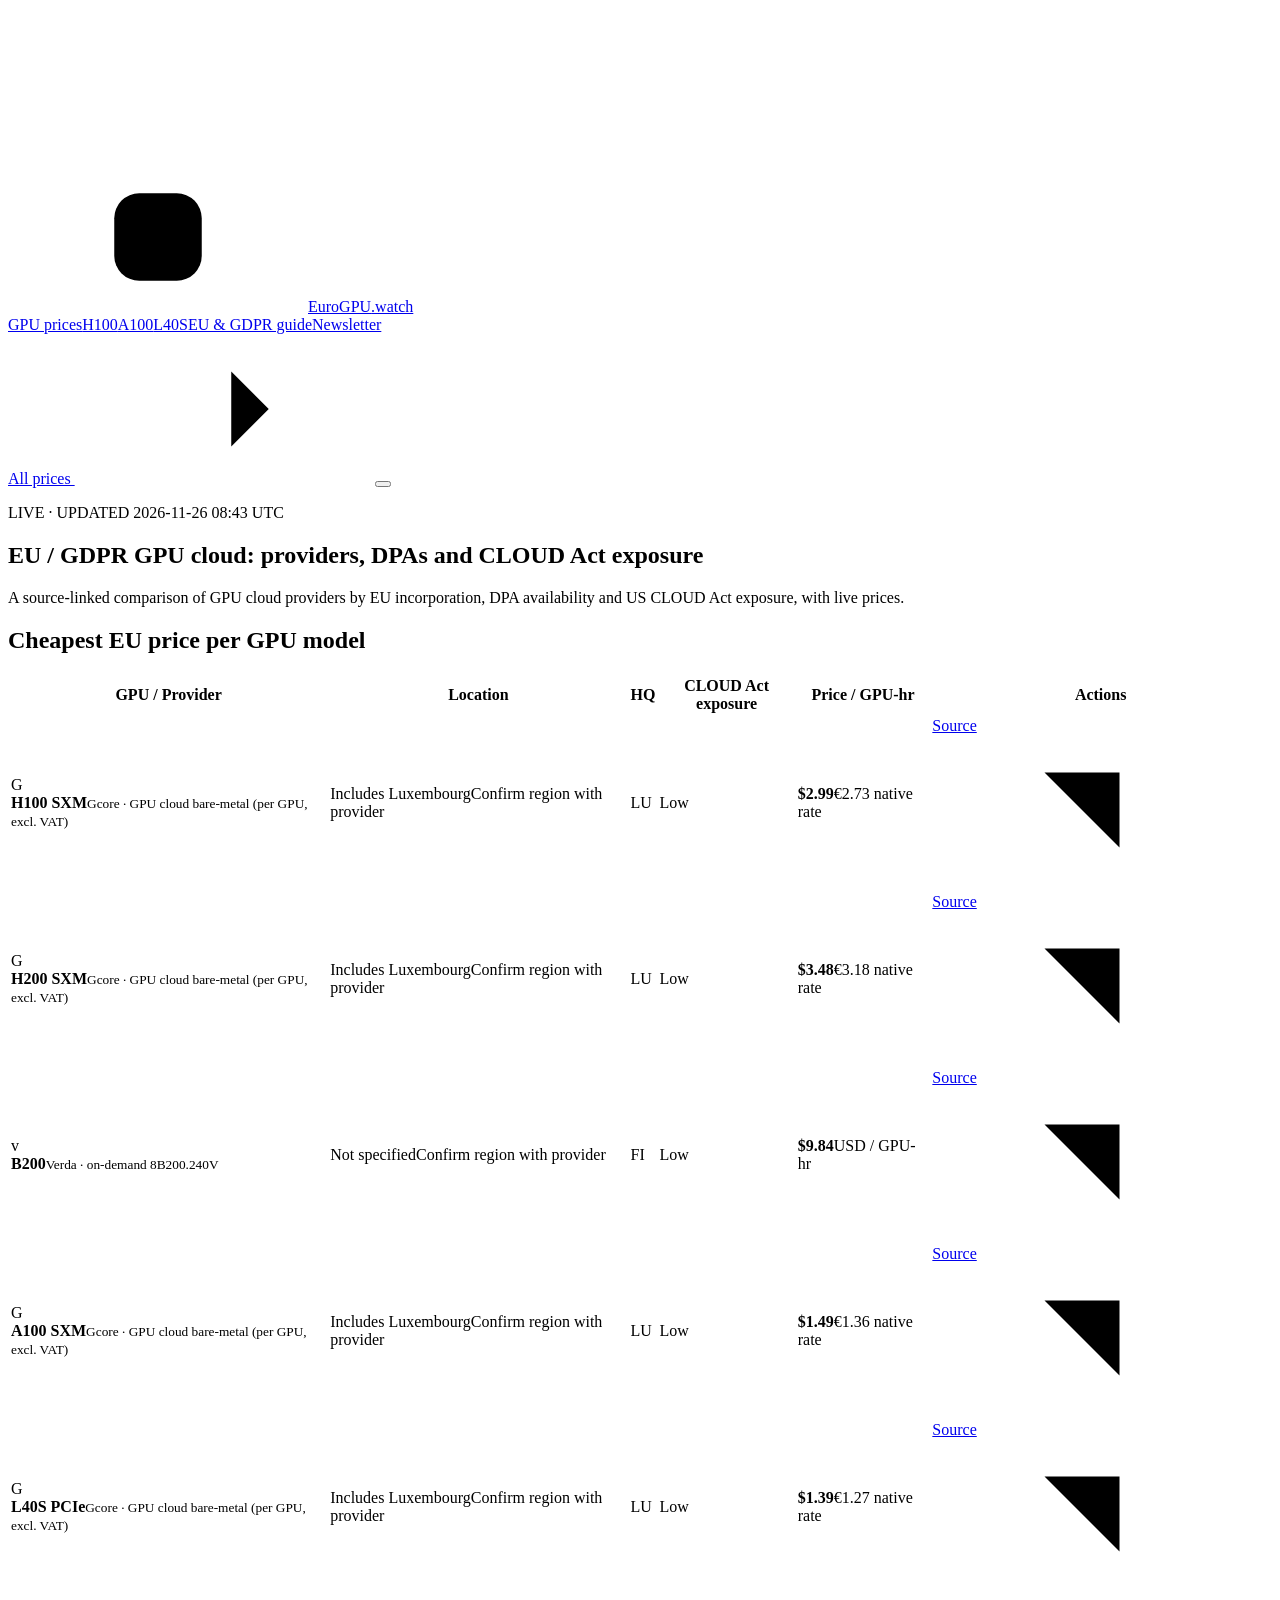
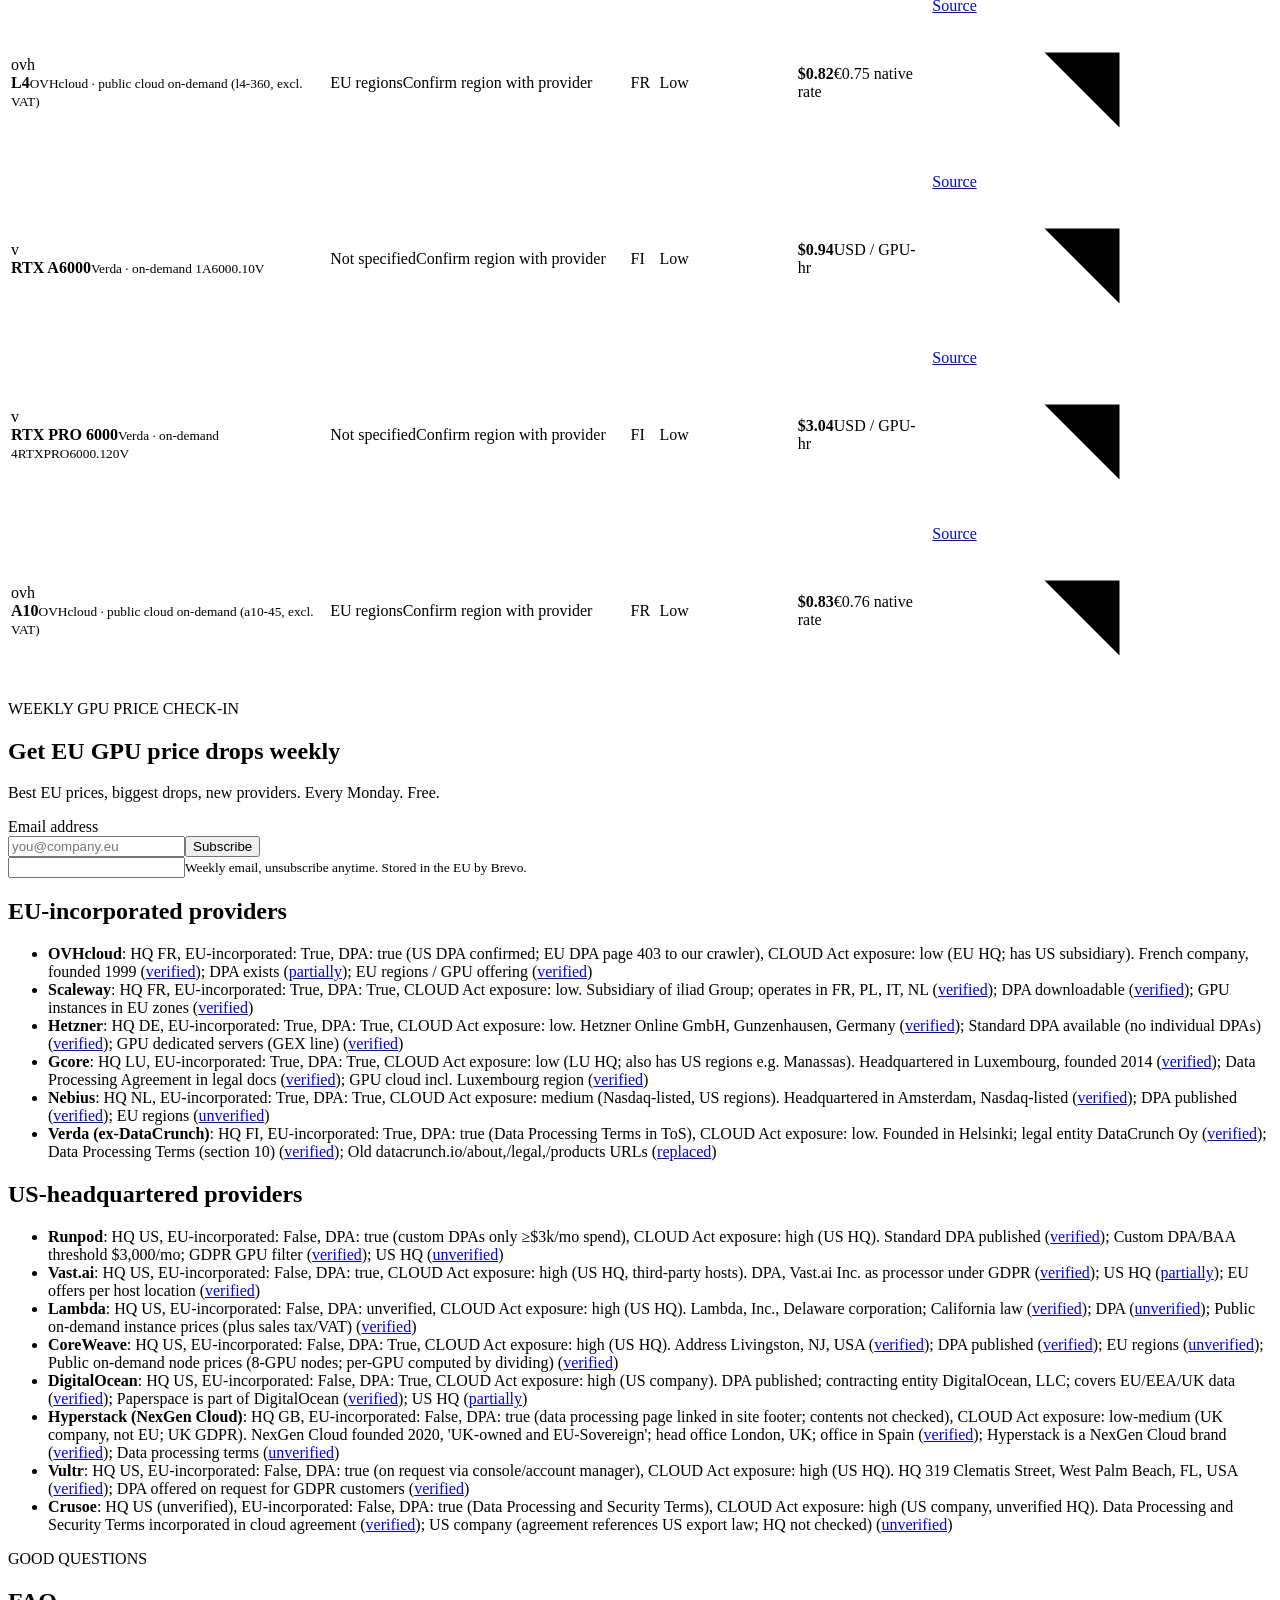
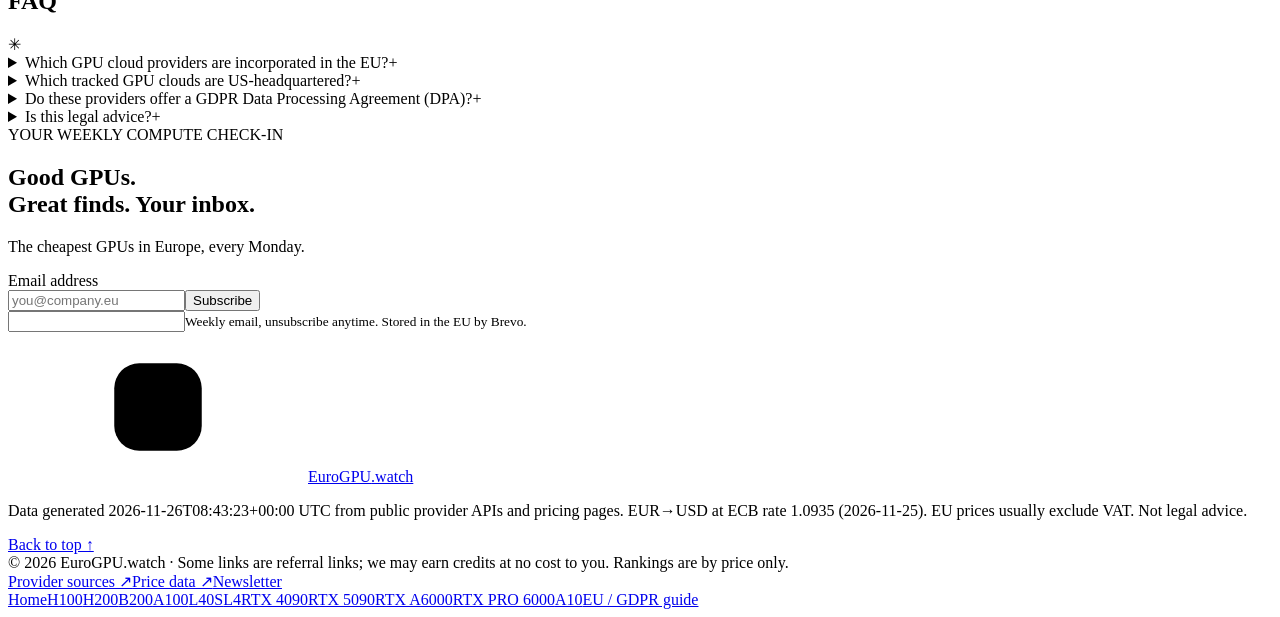
==== eu-gdpr-gpu-cloud/index.html @ 115f9286 "Refresh prices and pages" ====
<!doctype html><html lang="en"><head><meta charset="utf-8"><meta name="viewport" content="width=device-width, initial-scale=1"><meta name="theme-color" content="#d6c5f4">
<title>EU GDPR GPU cloud – DPA &amp; CLOUD Act comparison with live prices | EuroGPU.watch</title>
<meta name="description" content="Compare EU-incorporated vs US-headquartered GPU clouds: DPA availability, CLOUD Act exposure and live cheapest EU GPU prices, all with sources.">
<link rel="canonical" href="https://paubuilds.github.io/eurogpu-watch/eu-gdpr-gpu-cloud/">
<meta property="og:type" content="website"><meta property="og:site_name" content="EuroGPU.watch"><meta property="og:title" content="EU GDPR GPU cloud – DPA &amp; CLOUD Act comparison with live prices | EuroGPU.watch"><meta property="og:description" content="Compare EU-incorporated vs US-headquartered GPU clouds: DPA availability, CLOUD Act exposure and live cheapest EU GPU prices, all with sources."><meta property="og:url" content="https://paubuilds.github.io/eurogpu-watch/eu-gdpr-gpu-cloud/"><meta name="twitter:card" content="summary">
<script type="application/ld+json">{"@context": "https://schema.org", "@type": "Dataset", "name": "EU GPU cloud prices and compliance", "description": "Compare EU-incorporated vs US-headquartered GPU clouds: DPA availability, CLOUD Act exposure and live cheapest EU GPU prices, all with sources.", "url": "https://paubuilds.github.io/eurogpu-watch/eu-gdpr-gpu-cloud/", "dateModified": "2026-11-26T08:43:23+00:00", "creator": {"@type": "Organization", "name": "EuroGPU.watch", "url": "https://paubuilds.github.io/eurogpu-watch/"}, "isAccessibleForFree": true, "distribution": [{"@type": "DataDownload", "encodingFormat": "application/json", "contentUrl": "https://paubuilds.github.io/eurogpu-watch/data/prices.json"}], "variableMeasured": "GPU rental price per GPU-hour (USD; EUR converted at ECB reference rate)"}</script>
<script type="application/ld+json">{"@context": "https://schema.org", "@type": "FAQPage", "mainEntity": [{"@type": "Question", "name": "Which GPU cloud providers are incorporated in the EU?", "acceptedAnswer": {"@type": "Answer", "text": "Tracked EU-incorporated providers: OVHcloud (FR), Scaleway (FR), Hetzner (DE), Gcore (LU), Nebius (NL), Verda (ex-DataCrunch) (FI). Each claim links to the provider's own page."}}, {"@type": "Question", "name": "Which tracked GPU clouds are US-headquartered?", "acceptedAnswer": {"@type": "Answer", "text": "Runpod, Vast.ai, Lambda, CoreWeave, DigitalOcean, Hyperstack (NexGen Cloud), Vultr, Crusoe. US-headquartered companies are subject to the US CLOUD Act regardless of where data is stored."}}, {"@type": "Question", "name": "Do these providers offer a GDPR Data Processing Agreement (DPA)?", "acceptedAnswer": {"@type": "Answer", "text": "See the DPA field per provider below; each is linked to the source we checked, and claims we could not confirm are marked unverified."}}, {"@type": "Question", "name": "Is this legal advice?", "acceptedAnswer": {"@type": "Answer", "text": "No. It is a factual summary of public provider documents. Check the linked sources and consult your DPO or lawyer."}}]}</script>
<link rel="icon" type="image/svg+xml" href="/eurogpu-watch/assets/favicon.svg"><link rel="stylesheet" href="/eurogpu-watch/assets/style.css"><link rel="stylesheet" href="/eurogpu-watch/assets/pages.css"></head><body>
<svg class="icon-library"  xmlns="http://www.w3.org/2000/svg" aria-hidden="true"><defs>
    <symbol id="arrow" viewBox="0 0 24 24"><path d="M5 12h14m-6-6 6 6-6 6"/></symbol>
    <symbol id="external" viewBox="0 0 24 24"><path d="M6 18 18 6M6 6h12v12"/></symbol>
    <symbol id="check" viewBox="0 0 24 24"><path d="m5 12 4 4L19 6"/></symbol>
    <symbol id="chip" viewBox="0 0 24 24"><rect x="5" y="5" width="14" height="14" rx="4"/><rect x="9" y="9" width="6" height="6" rx="1"/><path d="M9 2v3m6-3v3M9 19v3m6-3v3M2 9h3m-3 6h3m14-6h3m-3 6h3"/></symbol>
    <symbol id="globe" viewBox="0 0 24 24"><circle cx="12" cy="12" r="9"/><ellipse cx="12" cy="12" rx="4" ry="9"/><path d="M3 12h18M5 6.5c4 2 10 2 14 0M5 17.5c4-2 10-2 14 0"/></symbol>
    <symbol id="shield" viewBox="0 0 24 24"><path d="M12 3 4 6v6c0 5 8 9 8 9s8-4 8-9V6z"/><path d="m8 12 3 3 5-6"/></symbol>
  </defs></svg>
<div class="hero-shell page-shell" id="top"><header class="site-header wrap"><a class="brand" href="/eurogpu-watch/" aria-label="EuroGPU.watch home"><span class="brand-mark"><svg><use href="#chip"/></svg></span><span>EuroGPU<span class="brand-light">.watch</span></span></a>
<nav aria-label="Main navigation"><a href="/eurogpu-watch/#explore">GPU prices</a><a href="/eurogpu-watch/gpu/h100/">H100</a><a href="/eurogpu-watch/gpu/a100/">A100</a><a href="/eurogpu-watch/gpu/l40s/">L40S</a><a href="/eurogpu-watch/eu-gdpr-gpu-cloud/">EU &amp; GDPR guide</a><a href="#nl-email-card">Newsletter</a></nav>
<a class="button nav-button" href="/eurogpu-watch/#explore">All prices <svg><use href="#arrow"/></svg></a><button class="menu-toggle" aria-label="Open navigation" aria-expanded="false"><span></span><span></span></button></header>
<section class="page-hero wrap"><p class="hero-overline">LIVE · UPDATED 2026-11-26 08:43 UTC</p><h1>EU / GDPR GPU cloud: providers, DPAs and CLOUD Act exposure</h1><p class="page-lede">A source-linked comparison of GPU cloud providers by EU incorporation, DPA availability and US CLOUD Act exposure, with live prices.</p></section></div>
<main class="page-body wrap"><h2>Cheapest EU price per GPU model</h2><div class="comparison"><div class="table-scroll"><table><thead><tr><th>GPU / Provider</th><th>Location</th><th>HQ</th><th>CLOUD Act exposure</th><th>Price / GPU-hr</th><th><span class="sr-only">Actions</span></th></tr></thead><tbody><tr><td><div class="gpu-cell"><span class="provider-icon gcore" aria-hidden="true">G</span><div><strong>H100 SXM</strong><small>Gcore · GPU cloud bare-metal (per GPU, excl. VAT)</small></div></div></td><td><div class="location-cell">Includes Luxembourg<span>Confirm region with provider</span></div></td><td><span class="hq"><span class="hq-code">LU</span></span></td><td><span class="exposure low" title="low (LU HQ; also has US regions e.g. Manassas)">Low</span></td><td><strong class="offer-price">$2.99</strong><span class="native-price">€2.73 native rate</span></td><td><div class="row-actions"><a class="source-link" href="https://gcore.com/pricing/ai" rel="nofollow noopener" target="_blank" title="Fetched 2026-11-26T08:43:21+00:00">Source</a><a class="rent-link" href="https://gcore.com/pricing/ai" target="_blank" rel="nofollow noopener" aria-label="Rent at Gcore"><svg><use href="#external"/></svg></a></div></td></tr><tr><td><div class="gpu-cell"><span class="provider-icon gcore" aria-hidden="true">G</span><div><strong>H200 SXM</strong><small>Gcore · GPU cloud bare-metal (per GPU, excl. VAT)</small></div></div></td><td><div class="location-cell">Includes Luxembourg<span>Confirm region with provider</span></div></td><td><span class="hq"><span class="hq-code">LU</span></span></td><td><span class="exposure low" title="low (LU HQ; also has US regions e.g. Manassas)">Low</span></td><td><strong class="offer-price">$3.48</strong><span class="native-price">€3.18 native rate</span></td><td><div class="row-actions"><a class="source-link" href="https://gcore.com/pricing/ai" rel="nofollow noopener" target="_blank" title="Fetched 2026-11-26T08:43:21+00:00">Source</a><a class="rent-link" href="https://gcore.com/pricing/ai" target="_blank" rel="nofollow noopener" aria-label="Rent at Gcore"><svg><use href="#external"/></svg></a></div></td></tr><tr><td><div class="gpu-cell"><span class="provider-icon verda" aria-hidden="true">v</span><div><strong>B200</strong><small>Verda · on-demand 8B200.240V</small></div></div></td><td><div class="location-cell">Not specified<span>Confirm region with provider</span></div></td><td><span class="hq"><span class="hq-code">FI</span></span></td><td><span class="exposure low" title="low">Low</span></td><td><strong class="offer-price">$9.84</strong><span class="native-price">USD / GPU-hr</span></td><td><div class="row-actions"><a class="source-link" href="https://api.datacrunch.io/v1/instance-types" rel="nofollow noopener" target="_blank" title="Fetched 2026-11-26T08:43:00+00:00">Source</a><a class="rent-link" href="https://verda.com/pricing" target="_blank" rel="nofollow noopener" aria-label="Rent at Verda (ex-DataCrunch)"><svg><use href="#external"/></svg></a></div></td></tr><tr><td><div class="gpu-cell"><span class="provider-icon gcore" aria-hidden="true">G</span><div><strong>A100 SXM</strong><small>Gcore · GPU cloud bare-metal (per GPU, excl. VAT)</small></div></div></td><td><div class="location-cell">Includes Luxembourg<span>Confirm region with provider</span></div></td><td><span class="hq"><span class="hq-code">LU</span></span></td><td><span class="exposure low" title="low (LU HQ; also has US regions e.g. Manassas)">Low</span></td><td><strong class="offer-price">$1.49</strong><span class="native-price">€1.36 native rate</span></td><td><div class="row-actions"><a class="source-link" href="https://gcore.com/pricing/ai" rel="nofollow noopener" target="_blank" title="Fetched 2026-11-26T08:43:21+00:00">Source</a><a class="rent-link" href="https://gcore.com/pricing/ai" target="_blank" rel="nofollow noopener" aria-label="Rent at Gcore"><svg><use href="#external"/></svg></a></div></td></tr><tr><td><div class="gpu-cell"><span class="provider-icon gcore" aria-hidden="true">G</span><div><strong>L40S PCIe</strong><small>Gcore · GPU cloud bare-metal (per GPU, excl. VAT)</small></div></div></td><td><div class="location-cell">Includes Luxembourg<span>Confirm region with provider</span></div></td><td><span class="hq"><span class="hq-code">LU</span></span></td><td><span class="exposure low" title="low (LU HQ; also has US regions e.g. Manassas)">Low</span></td><td><strong class="offer-price">$1.39</strong><span class="native-price">€1.27 native rate</span></td><td><div class="row-actions"><a class="source-link" href="https://gcore.com/pricing/ai" rel="nofollow noopener" target="_blank" title="Fetched 2026-11-26T08:43:21+00:00">Source</a><a class="rent-link" href="https://gcore.com/pricing/ai" target="_blank" rel="nofollow noopener" aria-label="Rent at Gcore"><svg><use href="#external"/></svg></a></div></td></tr><tr><td><div class="gpu-cell"><span class="provider-icon ovhcloud" aria-hidden="true">ovh</span><div><strong>L4</strong><small>OVHcloud · public cloud on-demand (l4-360, excl. VAT)</small></div></div></td><td><div class="location-cell">EU regions<span>Confirm region with provider</span></div></td><td><span class="hq"><span class="hq-code">FR</span></span></td><td><span class="exposure low" title="low (EU HQ; has US subsidiary)">Low</span></td><td><strong class="offer-price">$0.82</strong><span class="native-price">€0.75 native rate</span></td><td><div class="row-actions"><a class="source-link" href="https://eu.api.ovh.com/v1/order/catalog/public/cloud?ovhSubsidiary=FR" rel="nofollow noopener" target="_blank" title="Fetched 2026-11-26T08:42:56+00:00">Source</a><a class="rent-link" href="https://www.ovhcloud.com/en/public-cloud/prices/" target="_blank" rel="nofollow noopener" aria-label="Rent at OVHcloud"><svg><use href="#external"/></svg></a></div></td></tr><tr><td><div class="gpu-cell"><span class="provider-icon verda" aria-hidden="true">v</span><div><strong>RTX A6000</strong><small>Verda · on-demand 1A6000.10V</small></div></div></td><td><div class="location-cell">Not specified<span>Confirm region with provider</span></div></td><td><span class="hq"><span class="hq-code">FI</span></span></td><td><span class="exposure low" title="low">Low</span></td><td><strong class="offer-price">$0.94</strong><span class="native-price">USD / GPU-hr</span></td><td><div class="row-actions"><a class="source-link" href="https://api.datacrunch.io/v1/instance-types" rel="nofollow noopener" target="_blank" title="Fetched 2026-11-26T08:43:00+00:00">Source</a><a class="rent-link" href="https://verda.com/pricing" target="_blank" rel="nofollow noopener" aria-label="Rent at Verda (ex-DataCrunch)"><svg><use href="#external"/></svg></a></div></td></tr><tr><td><div class="gpu-cell"><span class="provider-icon verda" aria-hidden="true">v</span><div><strong>RTX PRO 6000</strong><small>Verda · on-demand 4RTXPRO6000.120V</small></div></div></td><td><div class="location-cell">Not specified<span>Confirm region with provider</span></div></td><td><span class="hq"><span class="hq-code">FI</span></span></td><td><span class="exposure low" title="low">Low</span></td><td><strong class="offer-price">$3.04</strong><span class="native-price">USD / GPU-hr</span></td><td><div class="row-actions"><a class="source-link" href="https://api.datacrunch.io/v1/instance-types" rel="nofollow noopener" target="_blank" title="Fetched 2026-11-26T08:43:00+00:00">Source</a><a class="rent-link" href="https://verda.com/pricing" target="_blank" rel="nofollow noopener" aria-label="Rent at Verda (ex-DataCrunch)"><svg><use href="#external"/></svg></a></div></td></tr><tr><td><div class="gpu-cell"><span class="provider-icon ovhcloud" aria-hidden="true">ovh</span><div><strong>A10</strong><small>OVHcloud · public cloud on-demand (a10-45, excl. VAT)</small></div></div></td><td><div class="location-cell">EU regions<span>Confirm region with provider</span></div></td><td><span class="hq"><span class="hq-code">FR</span></span></td><td><span class="exposure low" title="low (EU HQ; has US subsidiary)">Low</span></td><td><strong class="offer-price">$0.83</strong><span class="native-price">€0.76 native rate</span></td><td><div class="row-actions"><a class="source-link" href="https://eu.api.ovh.com/v1/order/catalog/public/cloud?ovhSubsidiary=FR" rel="nofollow noopener" target="_blank" title="Fetched 2026-11-26T08:42:56+00:00">Source</a><a class="rent-link" href="https://www.ovhcloud.com/en/public-cloud/prices/" target="_blank" rel="nofollow noopener" aria-label="Rent at OVHcloud"><svg><use href="#external"/></svg></a></div></td></tr></tbody></table></div></div><aside class="nl-card" aria-label="Newsletter signup"><div><div class="eyebrow">WEEKLY GPU PRICE CHECK-IN</div><h2>Get EU GPU price drops weekly</h2><p>Best EU prices, biggest drops, new providers. Every Monday. Free.</p></div><form class="nl-form" action="https://9d237d23.sibforms.com/serve/[base64]" method="post" target="_blank"><label class="sr-only" for="nl-email-card">Email address</label><div class="email-field nl-field"><input id="nl-email-card" name="EMAIL" type="email" placeholder="you@company.eu" required autocomplete="email"><button type="submit" class="nl-btn">Subscribe</button></div><input type="text" name="email_address_check" class="honeypot" tabindex="-1" aria-hidden="true" autocomplete="off"><input type="hidden" name="locale" value="en"><small>Weekly email, unsubscribe anytime. Stored in the EU by Brevo.</small></form></aside><h2>EU-incorporated providers</h2><ul class="claims"><li><b>OVHcloud</b>: HQ FR, EU-incorporated: True, DPA: true (US DPA confirmed; EU DPA page 403 to our crawler), CLOUD Act exposure: low (EU HQ; has US subsidiary). French company, founded 1999 (<a href="https://www.ovhcloud.com/en/about-us/" rel=nofollow>verified</a>); DPA exists (<a href="https://us.ovhcloud.com/legal/data-processing-agreement/" rel=nofollow>partially</a>); EU regions / GPU offering (<a href="https://eu.api.ovh.com/v1/order/catalog/public/cloud?ovhSubsidiary=FR" rel=nofollow>verified</a>)</li><li><b>Scaleway</b>: HQ FR, EU-incorporated: True, DPA: True, CLOUD Act exposure: low. Subsidiary of iliad Group; operates in FR, PL, IT, NL (<a href="https://www.scaleway.com/en/about-us/" rel=nofollow>verified</a>); DPA downloadable (<a href="https://www.scaleway.com/en/contracts/" rel=nofollow>verified</a>); GPU instances in EU zones (<a href="https://api.scaleway.com/instance/v1/zones/fr-par-2/products/servers" rel=nofollow>verified</a>)</li><li><b>Hetzner</b>: HQ DE, EU-incorporated: True, DPA: True, CLOUD Act exposure: low. Hetzner Online GmbH, Gunzenhausen, Germany (<a href="https://www.hetzner.com/legal/legal-notice/" rel=nofollow>verified</a>); Standard DPA available (no individual DPAs) (<a href="https://docs.hetzner.com/general/general-terms-and-conditions/data-privacy-faq/" rel=nofollow>verified</a>); GPU dedicated servers (GEX line) (<a href="https://www.hetzner.com/dedicated-rootserver/matrix-gpu/" rel=nofollow>verified</a>)</li><li><b>Gcore</b>: HQ LU, EU-incorporated: True, DPA: True, CLOUD Act exposure: low (LU HQ; also has US regions e.g. Manassas). Headquartered in Luxembourg, founded 2014 (<a href="https://gcore.com/about" rel=nofollow>verified</a>); Data Processing Agreement in legal docs (<a href="https://gcore.com/legal" rel=nofollow>verified</a>); GPU cloud incl. Luxembourg region (<a href="https://gcore.com/pricing/ai" rel=nofollow>verified</a>)</li><li><b>Nebius</b>: HQ NL, EU-incorporated: True, DPA: True, CLOUD Act exposure: medium (Nasdaq-listed, US regions). Headquartered in Amsterdam, Nasdaq-listed (<a href="https://nebius.com/about" rel=nofollow>verified</a>); DPA published (<a href="https://docs.nebius.com/legal" rel=nofollow>verified</a>); EU regions (<a href="https://nebius.com/prices" rel=nofollow>unverified</a>)</li><li><b>Verda (ex-DataCrunch)</b>: HQ FI, EU-incorporated: True, DPA: true (Data Processing Terms in ToS), CLOUD Act exposure: low. Founded in Helsinki; legal entity DataCrunch Oy (<a href="https://verda.com/company" rel=nofollow>verified</a>); Data Processing Terms (section 10) (<a href="https://verda.com/terms-and-conditions" rel=nofollow>verified</a>); Old datacrunch.io/about,/legal,/products URLs (<a href="https://verda.com/pricing" rel=nofollow>replaced</a>)</li></ul><h2>US-headquartered providers</h2><ul class="claims"><li><b>Runpod</b>: HQ US, EU-incorporated: False, DPA: true (custom DPAs only ≥$3k/mo spend), CLOUD Act exposure: high (US HQ). Standard DPA published (<a href="https://www.runpod.io/legal/data-processing-agreement" rel=nofollow>verified</a>); Custom DPA/BAA threshold $3,000/mo; GDPR GPU filter (<a href="https://contact.runpod.io/hc/en-us/articles/50120688006163-How-to-Find-HIPAA-GDPR-Compliant-GPUs-on-Runpod-and-Understand-BAA-Policy" rel=nofollow>verified</a>); US HQ (<a href="https://www.runpod.io/legal/data-processing-agreement" rel=nofollow>unverified</a>)</li><li><b>Vast.ai</b>: HQ US, EU-incorporated: False, DPA: true, CLOUD Act exposure: high (US HQ, third-party hosts). DPA, Vast.ai Inc. as processor under GDPR (<a href="https://vast.ai/data-processing-agreement" rel=nofollow>verified</a>); US HQ (<a href="https://vast.ai/privacy" rel=nofollow>partially</a>); EU offers per host location (<a href="https://console.vast.ai/api/v0/bundles/" rel=nofollow>verified</a>)</li><li><b>Lambda</b>: HQ US, EU-incorporated: False, DPA: unverified, CLOUD Act exposure: high (US HQ). Lambda, Inc., Delaware corporation; California law (<a href="https://lambda.ai/legal/terms-of-service" rel=nofollow>verified</a>); DPA (<a href="https://lambda.ai/legal/privacy-policy" rel=nofollow>unverified</a>); Public on-demand instance prices (plus sales tax/VAT) (<a href="https://lambda.ai/pricing" rel=nofollow>verified</a>)</li><li><b>CoreWeave</b>: HQ US, EU-incorporated: False, DPA: True, CLOUD Act exposure: high (US HQ). Address Livingston, NJ, USA (<a href="https://www.coreweave.com/pricing" rel=nofollow>verified</a>); DPA published (<a href="https://docs.coreweave.com/policies/terms-of-service/data-processing-agreement" rel=nofollow>verified</a>); EU regions (<a href="https://docs.coreweave.com/policies/terms-of-service" rel=nofollow>unverified</a>); Public on-demand node prices (8-GPU nodes; per-GPU computed by dividing) (<a href="https://www.coreweave.com/pricing" rel=nofollow>verified</a>)</li><li><b>DigitalOcean</b>: HQ US, EU-incorporated: False, DPA: True, CLOUD Act exposure: high (US company). DPA published; contracting entity DigitalOcean, LLC; covers EU/EEA/UK data (<a href="https://www.digitalocean.com/legal/data-processing-agreement" rel=nofollow>verified</a>); Paperspace is part of DigitalOcean (<a href="https://www.paperspace.com/pricing" rel=nofollow>verified</a>); US HQ (<a href="https://www.digitalocean.com/legal/data-processing-agreement" rel=nofollow>partially</a>)</li><li><b>Hyperstack (NexGen Cloud)</b>: HQ GB, EU-incorporated: False, DPA: true (data processing page linked in site footer; contents not checked), CLOUD Act exposure: low-medium (UK company, not EU; UK GDPR). NexGen Cloud founded 2020, &#x27;UK-owned and EU-Sovereign&#x27;; head office London, UK; office in Spain (<a href="https://www.nexgencloud.com/about" rel=nofollow>verified</a>); Hyperstack is a NexGen Cloud brand (<a href="https://www.hyperstack.cloud/gpu-pricing" rel=nofollow>verified</a>); Data processing terms (<a href="https://www.hyperstack.cloud/data-processing" rel=nofollow>unverified</a>)</li><li><b>Vultr</b>: HQ US, EU-incorporated: False, DPA: true (on request via console/account manager), CLOUD Act exposure: high (US HQ). HQ 319 Clematis Street, West Palm Beach, FL, USA (<a href="https://www.vultr.com/company/contact/" rel=nofollow>verified</a>); DPA offered on request for GDPR customers (<a href="https://docs.vultr.com/support/platform/compliance/does-vultr-offer-a-data-processing-addendum" rel=nofollow>verified</a>)</li><li><b>Crusoe</b>: HQ US (unverified), EU-incorporated: False, DPA: true (Data Processing and Security Terms), CLOUD Act exposure: high (US company, unverified HQ). Data Processing and Security Terms incorporated in cloud agreement (<a href="https://legal.crusoe.ai/" rel=nofollow>verified</a>); US company (agreement references US export law; HQ not checked) (<a href="https://legal.crusoe.ai/" rel=nofollow>unverified</a>)</li></ul><section class="faq page-faq" aria-labelledby="faq-title"><div><div class="eyebrow">GOOD QUESTIONS</div><h2 id="faq-title">FAQ</h2><span class="faq-asterisk" aria-hidden="true">✳</span></div><div class="faq-items"><details><summary>Which GPU cloud providers are incorporated in the EU?<span>+</span></summary><p>Tracked EU-incorporated providers: OVHcloud (FR), Scaleway (FR), Hetzner (DE), Gcore (LU), Nebius (NL), Verda (ex-DataCrunch) (FI). Each claim links to the provider's own page.</p></details><details><summary>Which tracked GPU clouds are US-headquartered?<span>+</span></summary><p>Runpod, Vast.ai, Lambda, CoreWeave, DigitalOcean, Hyperstack (NexGen Cloud), Vultr, Crusoe. US-headquartered companies are subject to the US CLOUD Act regardless of where data is stored.</p></details><details><summary>Do these providers offer a GDPR Data Processing Agreement (DPA)?<span>+</span></summary><p>See the DPA field per provider below; each is linked to the source we checked, and claims we could not confirm are marked unverified.</p></details><details><summary>Is this legal advice?<span>+</span></summary><p>No. It is a factual summary of public provider documents. Check the linked sources and consult your DPO or lawyer.</p></details></div></section></main>
<section class="newsletter wrap page-news" id="newsletter"><div><div class="eyebrow">YOUR WEEKLY COMPUTE CHECK-IN</div><h2>Good GPUs.<br>Great finds. Your inbox.</h2><p>The cheapest GPUs in Europe, every Monday.</p></div><form class="nl-form" action="https://9d237d23.sibforms.com/serve/[base64]" method="post" target="_blank"><label class="sr-only" for="nl-email-bottom">Email address</label><div class="email-field nl-field"><input id="nl-email-bottom" name="EMAIL" type="email" placeholder="you@company.eu" required autocomplete="email"><button type="submit" class="nl-btn">Subscribe</button></div><input type="text" name="email_address_check" class="honeypot" tabindex="-1" aria-hidden="true" autocomplete="off"><input type="hidden" name="locale" value="en"><small>Weekly email, unsubscribe anytime. Stored in the EU by Brevo.</small></form></section>
<aside class="nl-bar" id="nl-bar" hidden aria-label="Newsletter signup"><p><strong>Cheapest EU GPUs, every Monday.</strong> <span>Free · unsubscribe anytime</span></p><form class="nl-form" action="https://9d237d23.sibforms.com/serve/[base64]" method="post" target="_blank"><label class="sr-only" for="nl-email-bar">Email address</label><div class="email-field nl-field"><input id="nl-email-bar" name="EMAIL" type="email" placeholder="you@company.eu" required autocomplete="email"><button type="submit" class="nl-btn">Subscribe</button></div><input type="text" name="email_address_check" class="honeypot" tabindex="-1" aria-hidden="true" autocomplete="off"><input type="hidden" name="locale" value="en"><small>Weekly email, unsubscribe anytime. Stored in the EU by Brevo.</small></form><button class="nl-close" type="button" aria-label="Dismiss newsletter bar">×</button></aside>
<script src="/eurogpu-watch/assets/newsletter.js" defer></script>
<footer class="site-footer wrap"><div class="footer-top"><a class="brand" href="/eurogpu-watch/"><span class="brand-mark"><svg><use href="#chip"/></svg></span><span>EuroGPU<span class="brand-light">.watch</span></span></a><p>Data generated 2026-11-26T08:43:23+00:00 UTC from public provider APIs and pricing pages. EUR→USD at ECB rate 1.0935 (2026-11-25). EU prices usually exclude VAT. Not legal advice.</p><a href="#top">Back to top ↑</a></div>
<div class="footer-bottom"><span>© 2026 EuroGPU.watch · Some links are referral links; we may earn credits at no cost to you. Rankings are by price only.</span><div><a href="/eurogpu-watch/providers.json">Provider sources ↗</a><a href="/eurogpu-watch/data/prices.json">Price data ↗</a><a href="/eurogpu-watch/#newsletter">Newsletter</a></div></div>
<nav class="footer-gpus" aria-label="GPU price pages"><a href="/eurogpu-watch/">Home</a><a href="/eurogpu-watch/gpu/h100/">H100</a><a href="/eurogpu-watch/gpu/h200/">H200</a><a href="/eurogpu-watch/gpu/b200/">B200</a><a href="/eurogpu-watch/gpu/a100/">A100</a><a href="/eurogpu-watch/gpu/l40s/">L40S</a><a href="/eurogpu-watch/gpu/l4/">L4</a><a href="/eurogpu-watch/gpu/rtx-4090/">RTX 4090</a><a href="/eurogpu-watch/gpu/rtx-5090/">RTX 5090</a><a href="/eurogpu-watch/gpu/rtx-a6000/">RTX A6000</a><a href="/eurogpu-watch/gpu/rtx-pro-6000/">RTX PRO 6000</a><a href="/eurogpu-watch/gpu/a10/">A10</a><a href="/eurogpu-watch/eu-gdpr-gpu-cloud/">EU / GDPR guide</a></nav></footer>
<script>function ago(){document.querySelectorAll('[data-ago]').forEach(function(el){var m=Math.round((Date.now()-new Date(el.dataset.ago))/60000);el.textContent='updated '+(m<1?'just now':m<60?m+' min ago':Math.floor(m/60)+' h '+(m%60)+' min ago');});}ago();setInterval(ago,30000);
document.querySelector('.menu-toggle').addEventListener('click',function(){var n=document.querySelector('.site-header nav'),o=n.classList.toggle('open');this.setAttribute('aria-expanded',String(o));});</script>
</body></html>
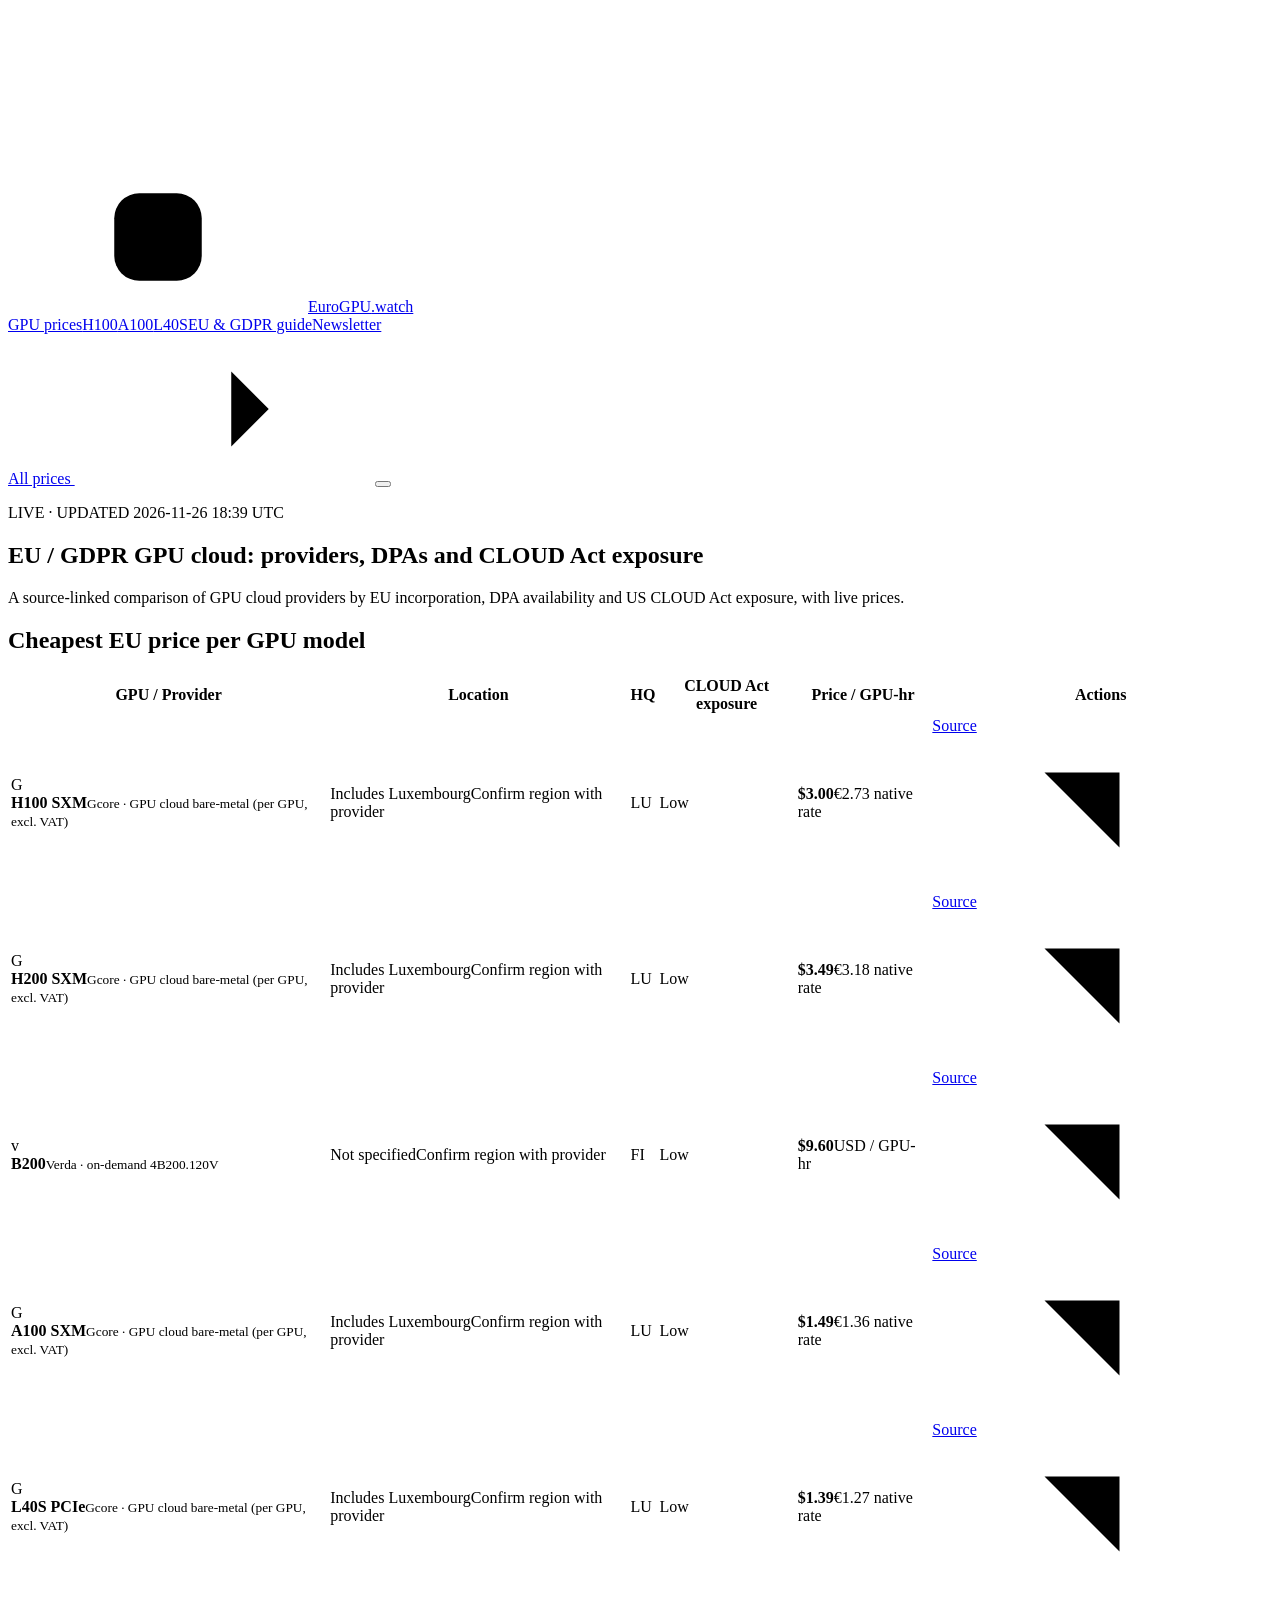
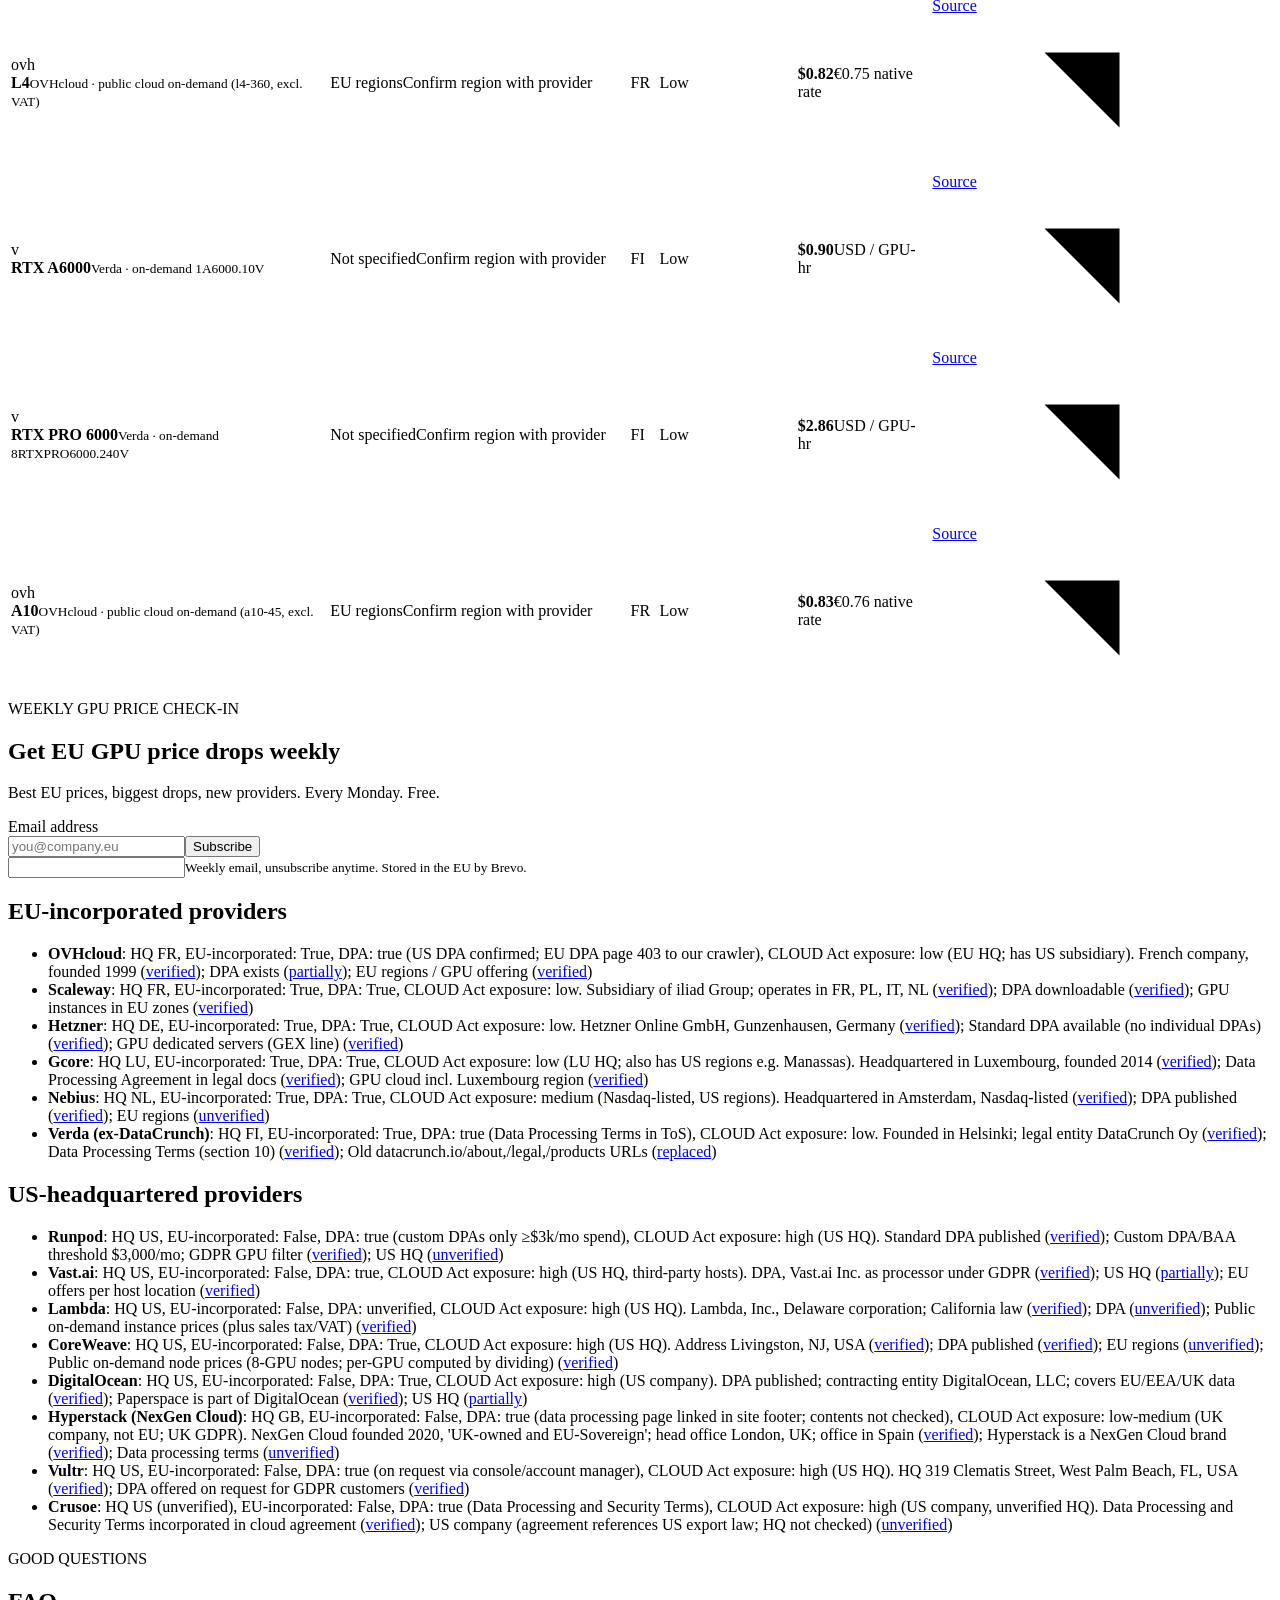
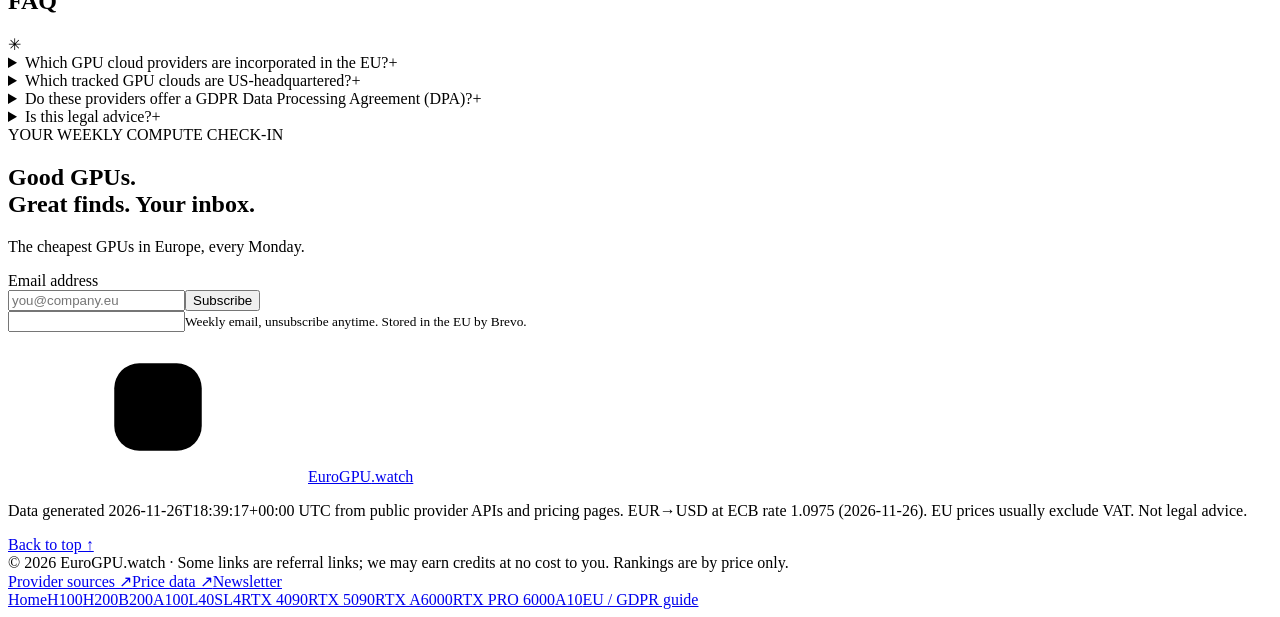
==== commit 18dfd128: "Refresh prices and pages" ====
--- a/eu-gdpr-gpu-cloud/index.html
+++ b/eu-gdpr-gpu-cloud/index.html
@@ -3,7 +3,7 @@
 <meta name="description" content="Compare EU-incorporated vs US-headquartered GPU clouds: DPA availability, CLOUD Act exposure and live cheapest EU GPU prices, all with sources.">
 <link rel="canonical" href="https://paubuilds.github.io/eurogpu-watch/eu-gdpr-gpu-cloud/">
 <meta property="og:type" content="website"><meta property="og:site_name" content="EuroGPU.watch"><meta property="og:title" content="EU GDPR GPU cloud – DPA &amp; CLOUD Act comparison with live prices | EuroGPU.watch"><meta property="og:description" content="Compare EU-incorporated vs US-headquartered GPU clouds: DPA availability, CLOUD Act exposure and live cheapest EU GPU prices, all with sources."><meta property="og:url" content="https://paubuilds.github.io/eurogpu-watch/eu-gdpr-gpu-cloud/"><meta name="twitter:card" content="summary">
-<script type="application/ld+json">{"@context": "https://schema.org", "@type": "Dataset", "name": "EU GPU cloud prices and compliance", "description": "Compare EU-incorporated vs US-headquartered GPU clouds: DPA availability, CLOUD Act exposure and live cheapest EU GPU prices, all with sources.", "url": "https://paubuilds.github.io/eurogpu-watch/eu-gdpr-gpu-cloud/", "dateModified": "2026-11-26T08:43:23+00:00", "creator": {"@type": "Organization", "name": "EuroGPU.watch", "url": "https://paubuilds.github.io/eurogpu-watch/"}, "isAccessibleForFree": true, "distribution": [{"@type": "DataDownload", "encodingFormat": "application/json", "contentUrl": "https://paubuilds.github.io/eurogpu-watch/data/prices.json"}], "variableMeasured": "GPU rental price per GPU-hour (USD; EUR converted at ECB reference rate)"}</script>
+<script type="application/ld+json">{"@context": "https://schema.org", "@type": "Dataset", "name": "EU GPU cloud prices and compliance", "description": "Compare EU-incorporated vs US-headquartered GPU clouds: DPA availability, CLOUD Act exposure and live cheapest EU GPU prices, all with sources.", "url": "https://paubuilds.github.io/eurogpu-watch/eu-gdpr-gpu-cloud/", "dateModified": "2026-11-26T18:39:17+00:00", "creator": {"@type": "Organization", "name": "EuroGPU.watch", "url": "https://paubuilds.github.io/eurogpu-watch/"}, "isAccessibleForFree": true, "distribution": [{"@type": "DataDownload", "encodingFormat": "application/json", "contentUrl": "https://paubuilds.github.io/eurogpu-watch/data/prices.json"}], "variableMeasured": "GPU rental price per GPU-hour (USD; EUR converted at ECB reference rate)"}</script>
 <script type="application/ld+json">{"@context": "https://schema.org", "@type": "FAQPage", "mainEntity": [{"@type": "Question", "name": "Which GPU cloud providers are incorporated in the EU?", "acceptedAnswer": {"@type": "Answer", "text": "Tracked EU-incorporated providers: OVHcloud (FR), Scaleway (FR), Hetzner (DE), Gcore (LU), Nebius (NL), Verda (ex-DataCrunch) (FI). Each claim links to the provider's own page."}}, {"@type": "Question", "name": "Which tracked GPU clouds are US-headquartered?", "acceptedAnswer": {"@type": "Answer", "text": "Runpod, Vast.ai, Lambda, CoreWeave, DigitalOcean, Hyperstack (NexGen Cloud), Vultr, Crusoe. US-headquartered companies are subject to the US CLOUD Act regardless of where data is stored."}}, {"@type": "Question", "name": "Do these providers offer a GDPR Data Processing Agreement (DPA)?", "acceptedAnswer": {"@type": "Answer", "text": "See the DPA field per provider below; each is linked to the source we checked, and claims we could not confirm are marked unverified."}}, {"@type": "Question", "name": "Is this legal advice?", "acceptedAnswer": {"@type": "Answer", "text": "No. It is a factual summary of public provider documents. Check the linked sources and consult your DPO or lawyer."}}]}</script>
 <link rel="icon" type="image/svg+xml" href="/eurogpu-watch/assets/favicon.svg"><link rel="stylesheet" href="/eurogpu-watch/assets/style.css"><link rel="stylesheet" href="/eurogpu-watch/assets/pages.css"></head><body>
 <svg class="icon-library"  xmlns="http://www.w3.org/2000/svg" aria-hidden="true"><defs>
@@ -17,12 +17,12 @@
 <div class="hero-shell page-shell" id="top"><header class="site-header wrap"><a class="brand" href="/eurogpu-watch/" aria-label="EuroGPU.watch home"><span class="brand-mark"><svg><use href="#chip"/></svg></span><span>EuroGPU<span class="brand-light">.watch</span></span></a>
 <nav aria-label="Main navigation"><a href="/eurogpu-watch/#explore">GPU prices</a><a href="/eurogpu-watch/gpu/h100/">H100</a><a href="/eurogpu-watch/gpu/a100/">A100</a><a href="/eurogpu-watch/gpu/l40s/">L40S</a><a href="/eurogpu-watch/eu-gdpr-gpu-cloud/">EU &amp; GDPR guide</a><a href="#nl-email-card">Newsletter</a></nav>
 <a class="button nav-button" href="/eurogpu-watch/#explore">All prices <svg><use href="#arrow"/></svg></a><button class="menu-toggle" aria-label="Open navigation" aria-expanded="false"><span></span><span></span></button></header>
-<section class="page-hero wrap"><p class="hero-overline">LIVE · UPDATED 2026-11-26 08:43 UTC</p><h1>EU / GDPR GPU cloud: providers, DPAs and CLOUD Act exposure</h1><p class="page-lede">A source-linked comparison of GPU cloud providers by EU incorporation, DPA availability and US CLOUD Act exposure, with live prices.</p></section></div>
-<main class="page-body wrap"><h2>Cheapest EU price per GPU model</h2><div class="comparison"><div class="table-scroll"><table><thead><tr><th>GPU / Provider</th><th>Location</th><th>HQ</th><th>CLOUD Act exposure</th><th>Price / GPU-hr</th><th><span class="sr-only">Actions</span></th></tr></thead><tbody><tr><td><div class="gpu-cell"><span class="provider-icon gcore" aria-hidden="true">G</span><div><strong>H100 SXM</strong><small>Gcore · GPU cloud bare-metal (per GPU, excl. VAT)</small></div></div></td><td><div class="location-cell">Includes Luxembourg<span>Confirm region with provider</span></div></td><td><span class="hq"><span class="hq-code">LU</span></span></td><td><span class="exposure low" title="low (LU HQ; also has US regions e.g. Manassas)">Low</span></td><td><strong class="offer-price">$2.99</strong><span class="native-price">€2.73 native rate</span></td><td><div class="row-actions"><a class="source-link" href="https://gcore.com/pricing/ai" rel="nofollow noopener" target="_blank" title="Fetched 2026-11-26T08:43:21+00:00">Source</a><a class="rent-link" href="https://gcore.com/pricing/ai" target="_blank" rel="nofollow noopener" aria-label="Rent at Gcore"><svg><use href="#external"/></svg></a></div></td></tr><tr><td><div class="gpu-cell"><span class="provider-icon gcore" aria-hidden="true">G</span><div><strong>H200 SXM</strong><small>Gcore · GPU cloud bare-metal (per GPU, excl. VAT)</small></div></div></td><td><div class="location-cell">Includes Luxembourg<span>Confirm region with provider</span></div></td><td><span class="hq"><span class="hq-code">LU</span></span></td><td><span class="exposure low" title="low (LU HQ; also has US regions e.g. Manassas)">Low</span></td><td><strong class="offer-price">$3.48</strong><span class="native-price">€3.18 native rate</span></td><td><div class="row-actions"><a class="source-link" href="https://gcore.com/pricing/ai" rel="nofollow noopener" target="_blank" title="Fetched 2026-11-26T08:43:21+00:00">Source</a><a class="rent-link" href="https://gcore.com/pricing/ai" target="_blank" rel="nofollow noopener" aria-label="Rent at Gcore"><svg><use href="#external"/></svg></a></div></td></tr><tr><td><div class="gpu-cell"><span class="provider-icon verda" aria-hidden="true">v</span><div><strong>B200</strong><small>Verda · on-demand 8B200.240V</small></div></div></td><td><div class="location-cell">Not specified<span>Confirm region with provider</span></div></td><td><span class="hq"><span class="hq-code">FI</span></span></td><td><span class="exposure low" title="low">Low</span></td><td><strong class="offer-price">$9.84</strong><span class="native-price">USD / GPU-hr</span></td><td><div class="row-actions"><a class="source-link" href="https://api.datacrunch.io/v1/instance-types" rel="nofollow noopener" target="_blank" title="Fetched 2026-11-26T08:43:00+00:00">Source</a><a class="rent-link" href="https://verda.com/pricing" target="_blank" rel="nofollow noopener" aria-label="Rent at Verda (ex-DataCrunch)"><svg><use href="#external"/></svg></a></div></td></tr><tr><td><div class="gpu-cell"><span class="provider-icon gcore" aria-hidden="true">G</span><div><strong>A100 SXM</strong><small>Gcore · GPU cloud bare-metal (per GPU, excl. VAT)</small></div></div></td><td><div class="location-cell">Includes Luxembourg<span>Confirm region with provider</span></div></td><td><span class="hq"><span class="hq-code">LU</span></span></td><td><span class="exposure low" title="low (LU HQ; also has US regions e.g. Manassas)">Low</span></td><td><strong class="offer-price">$1.49</strong><span class="native-price">€1.36 native rate</span></td><td><div class="row-actions"><a class="source-link" href="https://gcore.com/pricing/ai" rel="nofollow noopener" target="_blank" title="Fetched 2026-11-26T08:43:21+00:00">Source</a><a class="rent-link" href="https://gcore.com/pricing/ai" target="_blank" rel="nofollow noopener" aria-label="Rent at Gcore"><svg><use href="#external"/></svg></a></div></td></tr><tr><td><div class="gpu-cell"><span class="provider-icon gcore" aria-hidden="true">G</span><div><strong>L40S PCIe</strong><small>Gcore · GPU cloud bare-metal (per GPU, excl. VAT)</small></div></div></td><td><div class="location-cell">Includes Luxembourg<span>Confirm region with provider</span></div></td><td><span class="hq"><span class="hq-code">LU</span></span></td><td><span class="exposure low" title="low (LU HQ; also has US regions e.g. Manassas)">Low</span></td><td><strong class="offer-price">$1.39</strong><span class="native-price">€1.27 native rate</span></td><td><div class="row-actions"><a class="source-link" href="https://gcore.com/pricing/ai" rel="nofollow noopener" target="_blank" title="Fetched 2026-11-26T08:43:21+00:00">Source</a><a class="rent-link" href="https://gcore.com/pricing/ai" target="_blank" rel="nofollow noopener" aria-label="Rent at Gcore"><svg><use href="#external"/></svg></a></div></td></tr><tr><td><div class="gpu-cell"><span class="provider-icon ovhcloud" aria-hidden="true">ovh</span><div><strong>L4</strong><small>OVHcloud · public cloud on-demand (l4-360, excl. VAT)</small></div></div></td><td><div class="location-cell">EU regions<span>Confirm region with provider</span></div></td><td><span class="hq"><span class="hq-code">FR</span></span></td><td><span class="exposure low" title="low (EU HQ; has US subsidiary)">Low</span></td><td><strong class="offer-price">$0.82</strong><span class="native-price">€0.75 native rate</span></td><td><div class="row-actions"><a class="source-link" href="https://eu.api.ovh.com/v1/order/catalog/public/cloud?ovhSubsidiary=FR" rel="nofollow noopener" target="_blank" title="Fetched 2026-11-26T08:42:56+00:00">Source</a><a class="rent-link" href="https://www.ovhcloud.com/en/public-cloud/prices/" target="_blank" rel="nofollow noopener" aria-label="Rent at OVHcloud"><svg><use href="#external"/></svg></a></div></td></tr><tr><td><div class="gpu-cell"><span class="provider-icon verda" aria-hidden="true">v</span><div><strong>RTX A6000</strong><small>Verda · on-demand 1A6000.10V</small></div></div></td><td><div class="location-cell">Not specified<span>Confirm region with provider</span></div></td><td><span class="hq"><span class="hq-code">FI</span></span></td><td><span class="exposure low" title="low">Low</span></td><td><strong class="offer-price">$0.94</strong><span class="native-price">USD / GPU-hr</span></td><td><div class="row-actions"><a class="source-link" href="https://api.datacrunch.io/v1/instance-types" rel="nofollow noopener" target="_blank" title="Fetched 2026-11-26T08:43:00+00:00">Source</a><a class="rent-link" href="https://verda.com/pricing" target="_blank" rel="nofollow noopener" aria-label="Rent at Verda (ex-DataCrunch)"><svg><use href="#external"/></svg></a></div></td></tr><tr><td><div class="gpu-cell"><span class="provider-icon verda" aria-hidden="true">v</span><div><strong>RTX PRO 6000</strong><small>Verda · on-demand 4RTXPRO6000.120V</small></div></div></td><td><div class="location-cell">Not specified<span>Confirm region with provider</span></div></td><td><span class="hq"><span class="hq-code">FI</span></span></td><td><span class="exposure low" title="low">Low</span></td><td><strong class="offer-price">$3.04</strong><span class="native-price">USD / GPU-hr</span></td><td><div class="row-actions"><a class="source-link" href="https://api.datacrunch.io/v1/instance-types" rel="nofollow noopener" target="_blank" title="Fetched 2026-11-26T08:43:00+00:00">Source</a><a class="rent-link" href="https://verda.com/pricing" target="_blank" rel="nofollow noopener" aria-label="Rent at Verda (ex-DataCrunch)"><svg><use href="#external"/></svg></a></div></td></tr><tr><td><div class="gpu-cell"><span class="provider-icon ovhcloud" aria-hidden="true">ovh</span><div><strong>A10</strong><small>OVHcloud · public cloud on-demand (a10-45, excl. VAT)</small></div></div></td><td><div class="location-cell">EU regions<span>Confirm region with provider</span></div></td><td><span class="hq"><span class="hq-code">FR</span></span></td><td><span class="exposure low" title="low (EU HQ; has US subsidiary)">Low</span></td><td><strong class="offer-price">$0.83</strong><span class="native-price">€0.76 native rate</span></td><td><div class="row-actions"><a class="source-link" href="https://eu.api.ovh.com/v1/order/catalog/public/cloud?ovhSubsidiary=FR" rel="nofollow noopener" target="_blank" title="Fetched 2026-11-26T08:42:56+00:00">Source</a><a class="rent-link" href="https://www.ovhcloud.com/en/public-cloud/prices/" target="_blank" rel="nofollow noopener" aria-label="Rent at OVHcloud"><svg><use href="#external"/></svg></a></div></td></tr></tbody></table></div></div><aside class="nl-card" aria-label="Newsletter signup"><div><div class="eyebrow">WEEKLY GPU PRICE CHECK-IN</div><h2>Get EU GPU price drops weekly</h2><p>Best EU prices, biggest drops, new providers. Every Monday. Free.</p></div><form class="nl-form" action="https://9d237d23.sibforms.com/serve/[base64]" method="post" target="_blank"><label class="sr-only" for="nl-email-card">Email address</label><div class="email-field nl-field"><input id="nl-email-card" name="EMAIL" type="email" placeholder="you@company.eu" required autocomplete="email"><button type="submit" class="nl-btn">Subscribe</button></div><input type="text" name="email_address_check" class="honeypot" tabindex="-1" aria-hidden="true" autocomplete="off"><input type="hidden" name="locale" value="en"><small>Weekly email, unsubscribe anytime. Stored in the EU by Brevo.</small></form></aside><h2>EU-incorporated providers</h2><ul class="claims"><li><b>OVHcloud</b>: HQ FR, EU-incorporated: True, DPA: true (US DPA confirmed; EU DPA page 403 to our crawler), CLOUD Act exposure: low (EU HQ; has US subsidiary). French company, founded 1999 (<a href="https://www.ovhcloud.com/en/about-us/" rel=nofollow>verified</a>); DPA exists (<a href="https://us.ovhcloud.com/legal/data-processing-agreement/" rel=nofollow>partially</a>); EU regions / GPU offering (<a href="https://eu.api.ovh.com/v1/order/catalog/public/cloud?ovhSubsidiary=FR" rel=nofollow>verified</a>)</li><li><b>Scaleway</b>: HQ FR, EU-incorporated: True, DPA: True, CLOUD Act exposure: low. Subsidiary of iliad Group; operates in FR, PL, IT, NL (<a href="https://www.scaleway.com/en/about-us/" rel=nofollow>verified</a>); DPA downloadable (<a href="https://www.scaleway.com/en/contracts/" rel=nofollow>verified</a>); GPU instances in EU zones (<a href="https://api.scaleway.com/instance/v1/zones/fr-par-2/products/servers" rel=nofollow>verified</a>)</li><li><b>Hetzner</b>: HQ DE, EU-incorporated: True, DPA: True, CLOUD Act exposure: low. Hetzner Online GmbH, Gunzenhausen, Germany (<a href="https://www.hetzner.com/legal/legal-notice/" rel=nofollow>verified</a>); Standard DPA available (no individual DPAs) (<a href="https://docs.hetzner.com/general/general-terms-and-conditions/data-privacy-faq/" rel=nofollow>verified</a>); GPU dedicated servers (GEX line) (<a href="https://www.hetzner.com/dedicated-rootserver/matrix-gpu/" rel=nofollow>verified</a>)</li><li><b>Gcore</b>: HQ LU, EU-incorporated: True, DPA: True, CLOUD Act exposure: low (LU HQ; also has US regions e.g. Manassas). Headquartered in Luxembourg, founded 2014 (<a href="https://gcore.com/about" rel=nofollow>verified</a>); Data Processing Agreement in legal docs (<a href="https://gcore.com/legal" rel=nofollow>verified</a>); GPU cloud incl. Luxembourg region (<a href="https://gcore.com/pricing/ai" rel=nofollow>verified</a>)</li><li><b>Nebius</b>: HQ NL, EU-incorporated: True, DPA: True, CLOUD Act exposure: medium (Nasdaq-listed, US regions). Headquartered in Amsterdam, Nasdaq-listed (<a href="https://nebius.com/about" rel=nofollow>verified</a>); DPA published (<a href="https://docs.nebius.com/legal" rel=nofollow>verified</a>); EU regions (<a href="https://nebius.com/prices" rel=nofollow>unverified</a>)</li><li><b>Verda (ex-DataCrunch)</b>: HQ FI, EU-incorporated: True, DPA: true (Data Processing Terms in ToS), CLOUD Act exposure: low. Founded in Helsinki; legal entity DataCrunch Oy (<a href="https://verda.com/company" rel=nofollow>verified</a>); Data Processing Terms (section 10) (<a href="https://verda.com/terms-and-conditions" rel=nofollow>verified</a>); Old datacrunch.io/about,/legal,/products URLs (<a href="https://verda.com/pricing" rel=nofollow>replaced</a>)</li></ul><h2>US-headquartered providers</h2><ul class="claims"><li><b>Runpod</b>: HQ US, EU-incorporated: False, DPA: true (custom DPAs only ≥$3k/mo spend), CLOUD Act exposure: high (US HQ). Standard DPA published (<a href="https://www.runpod.io/legal/data-processing-agreement" rel=nofollow>verified</a>); Custom DPA/BAA threshold $3,000/mo; GDPR GPU filter (<a href="https://contact.runpod.io/hc/en-us/articles/50120688006163-How-to-Find-HIPAA-GDPR-Compliant-GPUs-on-Runpod-and-Understand-BAA-Policy" rel=nofollow>verified</a>); US HQ (<a href="https://www.runpod.io/legal/data-processing-agreement" rel=nofollow>unverified</a>)</li><li><b>Vast.ai</b>: HQ US, EU-incorporated: False, DPA: true, CLOUD Act exposure: high (US HQ, third-party hosts). DPA, Vast.ai Inc. as processor under GDPR (<a href="https://vast.ai/data-processing-agreement" rel=nofollow>verified</a>); US HQ (<a href="https://vast.ai/privacy" rel=nofollow>partially</a>); EU offers per host location (<a href="https://console.vast.ai/api/v0/bundles/" rel=nofollow>verified</a>)</li><li><b>Lambda</b>: HQ US, EU-incorporated: False, DPA: unverified, CLOUD Act exposure: high (US HQ). Lambda, Inc., Delaware corporation; California law (<a href="https://lambda.ai/legal/terms-of-service" rel=nofollow>verified</a>); DPA (<a href="https://lambda.ai/legal/privacy-policy" rel=nofollow>unverified</a>); Public on-demand instance prices (plus sales tax/VAT) (<a href="https://lambda.ai/pricing" rel=nofollow>verified</a>)</li><li><b>CoreWeave</b>: HQ US, EU-incorporated: False, DPA: True, CLOUD Act exposure: high (US HQ). Address Livingston, NJ, USA (<a href="https://www.coreweave.com/pricing" rel=nofollow>verified</a>); DPA published (<a href="https://docs.coreweave.com/policies/terms-of-service/data-processing-agreement" rel=nofollow>verified</a>); EU regions (<a href="https://docs.coreweave.com/policies/terms-of-service" rel=nofollow>unverified</a>); Public on-demand node prices (8-GPU nodes; per-GPU computed by dividing) (<a href="https://www.coreweave.com/pricing" rel=nofollow>verified</a>)</li><li><b>DigitalOcean</b>: HQ US, EU-incorporated: False, DPA: True, CLOUD Act exposure: high (US company). DPA published; contracting entity DigitalOcean, LLC; covers EU/EEA/UK data (<a href="https://www.digitalocean.com/legal/data-processing-agreement" rel=nofollow>verified</a>); Paperspace is part of DigitalOcean (<a href="https://www.paperspace.com/pricing" rel=nofollow>verified</a>); US HQ (<a href="https://www.digitalocean.com/legal/data-processing-agreement" rel=nofollow>partially</a>)</li><li><b>Hyperstack (NexGen Cloud)</b>: HQ GB, EU-incorporated: False, DPA: true (data processing page linked in site footer; contents not checked), CLOUD Act exposure: low-medium (UK company, not EU; UK GDPR). NexGen Cloud founded 2020, &#x27;UK-owned and EU-Sovereign&#x27;; head office London, UK; office in Spain (<a href="https://www.nexgencloud.com/about" rel=nofollow>verified</a>); Hyperstack is a NexGen Cloud brand (<a href="https://www.hyperstack.cloud/gpu-pricing" rel=nofollow>verified</a>); Data processing terms (<a href="https://www.hyperstack.cloud/data-processing" rel=nofollow>unverified</a>)</li><li><b>Vultr</b>: HQ US, EU-incorporated: False, DPA: true (on request via console/account manager), CLOUD Act exposure: high (US HQ). HQ 319 Clematis Street, West Palm Beach, FL, USA (<a href="https://www.vultr.com/company/contact/" rel=nofollow>verified</a>); DPA offered on request for GDPR customers (<a href="https://docs.vultr.com/support/platform/compliance/does-vultr-offer-a-data-processing-addendum" rel=nofollow>verified</a>)</li><li><b>Crusoe</b>: HQ US (unverified), EU-incorporated: False, DPA: true (Data Processing and Security Terms), CLOUD Act exposure: high (US company, unverified HQ). Data Processing and Security Terms incorporated in cloud agreement (<a href="https://legal.crusoe.ai/" rel=nofollow>verified</a>); US company (agreement references US export law; HQ not checked) (<a href="https://legal.crusoe.ai/" rel=nofollow>unverified</a>)</li></ul><section class="faq page-faq" aria-labelledby="faq-title"><div><div class="eyebrow">GOOD QUESTIONS</div><h2 id="faq-title">FAQ</h2><span class="faq-asterisk" aria-hidden="true">✳</span></div><div class="faq-items"><details><summary>Which GPU cloud providers are incorporated in the EU?<span>+</span></summary><p>Tracked EU-incorporated providers: OVHcloud (FR), Scaleway (FR), Hetzner (DE), Gcore (LU), Nebius (NL), Verda (ex-DataCrunch) (FI). Each claim links to the provider's own page.</p></details><details><summary>Which tracked GPU clouds are US-headquartered?<span>+</span></summary><p>Runpod, Vast.ai, Lambda, CoreWeave, DigitalOcean, Hyperstack (NexGen Cloud), Vultr, Crusoe. US-headquartered companies are subject to the US CLOUD Act regardless of where data is stored.</p></details><details><summary>Do these providers offer a GDPR Data Processing Agreement (DPA)?<span>+</span></summary><p>See the DPA field per provider below; each is linked to the source we checked, and claims we could not confirm are marked unverified.</p></details><details><summary>Is this legal advice?<span>+</span></summary><p>No. It is a factual summary of public provider documents. Check the linked sources and consult your DPO or lawyer.</p></details></div></section></main>
+<section class="page-hero wrap"><p class="hero-overline">LIVE · UPDATED 2026-11-26 18:39 UTC</p><h1>EU / GDPR GPU cloud: providers, DPAs and CLOUD Act exposure</h1><p class="page-lede">A source-linked comparison of GPU cloud providers by EU incorporation, DPA availability and US CLOUD Act exposure, with live prices.</p></section></div>
+<main class="page-body wrap"><h2>Cheapest EU price per GPU model</h2><div class="comparison"><div class="table-scroll"><table><thead><tr><th>GPU / Provider</th><th>Location</th><th>HQ</th><th>CLOUD Act exposure</th><th>Price / GPU-hr</th><th><span class="sr-only">Actions</span></th></tr></thead><tbody><tr><td><div class="gpu-cell"><span class="provider-icon gcore" aria-hidden="true">G</span><div><strong>H100 SXM</strong><small>Gcore · GPU cloud bare-metal (per GPU, excl. VAT)</small></div></div></td><td><div class="location-cell">Includes Luxembourg<span>Confirm region with provider</span></div></td><td><span class="hq"><span class="hq-code">LU</span></span></td><td><span class="exposure low" title="low (LU HQ; also has US regions e.g. Manassas)">Low</span></td><td><strong class="offer-price">$3.00</strong><span class="native-price">€2.73 native rate</span></td><td><div class="row-actions"><a class="source-link" href="https://gcore.com/pricing/ai" rel="nofollow noopener" target="_blank" title="Fetched 2026-11-26T18:39:15+00:00">Source</a><a class="rent-link" href="https://gcore.com/pricing/ai" target="_blank" rel="nofollow noopener" aria-label="Rent at Gcore"><svg><use href="#external"/></svg></a></div></td></tr><tr><td><div class="gpu-cell"><span class="provider-icon gcore" aria-hidden="true">G</span><div><strong>H200 SXM</strong><small>Gcore · GPU cloud bare-metal (per GPU, excl. VAT)</small></div></div></td><td><div class="location-cell">Includes Luxembourg<span>Confirm region with provider</span></div></td><td><span class="hq"><span class="hq-code">LU</span></span></td><td><span class="exposure low" title="low (LU HQ; also has US regions e.g. Manassas)">Low</span></td><td><strong class="offer-price">$3.49</strong><span class="native-price">€3.18 native rate</span></td><td><div class="row-actions"><a class="source-link" href="https://gcore.com/pricing/ai" rel="nofollow noopener" target="_blank" title="Fetched 2026-11-26T18:39:15+00:00">Source</a><a class="rent-link" href="https://gcore.com/pricing/ai" target="_blank" rel="nofollow noopener" aria-label="Rent at Gcore"><svg><use href="#external"/></svg></a></div></td></tr><tr><td><div class="gpu-cell"><span class="provider-icon verda" aria-hidden="true">v</span><div><strong>B200</strong><small>Verda · on-demand 4B200.120V</small></div></div></td><td><div class="location-cell">Not specified<span>Confirm region with provider</span></div></td><td><span class="hq"><span class="hq-code">FI</span></span></td><td><span class="exposure low" title="low">Low</span></td><td><strong class="offer-price">$9.60</strong><span class="native-price">USD / GPU-hr</span></td><td><div class="row-actions"><a class="source-link" href="https://api.datacrunch.io/v1/instance-types" rel="nofollow noopener" target="_blank" title="Fetched 2026-11-26T18:39:06+00:00">Source</a><a class="rent-link" href="https://verda.com/pricing" target="_blank" rel="nofollow noopener" aria-label="Rent at Verda (ex-DataCrunch)"><svg><use href="#external"/></svg></a></div></td></tr><tr><td><div class="gpu-cell"><span class="provider-icon gcore" aria-hidden="true">G</span><div><strong>A100 SXM</strong><small>Gcore · GPU cloud bare-metal (per GPU, excl. VAT)</small></div></div></td><td><div class="location-cell">Includes Luxembourg<span>Confirm region with provider</span></div></td><td><span class="hq"><span class="hq-code">LU</span></span></td><td><span class="exposure low" title="low (LU HQ; also has US regions e.g. Manassas)">Low</span></td><td><strong class="offer-price">$1.49</strong><span class="native-price">€1.36 native rate</span></td><td><div class="row-actions"><a class="source-link" href="https://gcore.com/pricing/ai" rel="nofollow noopener" target="_blank" title="Fetched 2026-11-26T18:39:15+00:00">Source</a><a class="rent-link" href="https://gcore.com/pricing/ai" target="_blank" rel="nofollow noopener" aria-label="Rent at Gcore"><svg><use href="#external"/></svg></a></div></td></tr><tr><td><div class="gpu-cell"><span class="provider-icon gcore" aria-hidden="true">G</span><div><strong>L40S PCIe</strong><small>Gcore · GPU cloud bare-metal (per GPU, excl. VAT)</small></div></div></td><td><div class="location-cell">Includes Luxembourg<span>Confirm region with provider</span></div></td><td><span class="hq"><span class="hq-code">LU</span></span></td><td><span class="exposure low" title="low (LU HQ; also has US regions e.g. Manassas)">Low</span></td><td><strong class="offer-price">$1.39</strong><span class="native-price">€1.27 native rate</span></td><td><div class="row-actions"><a class="source-link" href="https://gcore.com/pricing/ai" rel="nofollow noopener" target="_blank" title="Fetched 2026-11-26T18:39:15+00:00">Source</a><a class="rent-link" href="https://gcore.com/pricing/ai" target="_blank" rel="nofollow noopener" aria-label="Rent at Gcore"><svg><use href="#external"/></svg></a></div></td></tr><tr><td><div class="gpu-cell"><span class="provider-icon ovhcloud" aria-hidden="true">ovh</span><div><strong>L4</strong><small>OVHcloud · public cloud on-demand (l4-360, excl. VAT)</small></div></div></td><td><div class="location-cell">EU regions<span>Confirm region with provider</span></div></td><td><span class="hq"><span class="hq-code">FR</span></span></td><td><span class="exposure low" title="low (EU HQ; has US subsidiary)">Low</span></td><td><strong class="offer-price">$0.82</strong><span class="native-price">€0.75 native rate</span></td><td><div class="row-actions"><a class="source-link" href="https://eu.api.ovh.com/v1/order/catalog/public/cloud?ovhSubsidiary=FR" rel="nofollow noopener" target="_blank" title="Fetched 2026-11-26T18:39:02+00:00">Source</a><a class="rent-link" href="https://www.ovhcloud.com/en/public-cloud/prices/" target="_blank" rel="nofollow noopener" aria-label="Rent at OVHcloud"><svg><use href="#external"/></svg></a></div></td></tr><tr><td><div class="gpu-cell"><span class="provider-icon verda" aria-hidden="true">v</span><div><strong>RTX A6000</strong><small>Verda · on-demand 1A6000.10V</small></div></div></td><td><div class="location-cell">Not specified<span>Confirm region with provider</span></div></td><td><span class="hq"><span class="hq-code">FI</span></span></td><td><span class="exposure low" title="low">Low</span></td><td><strong class="offer-price">$0.90</strong><span class="native-price">USD / GPU-hr</span></td><td><div class="row-actions"><a class="source-link" href="https://api.datacrunch.io/v1/instance-types" rel="nofollow noopener" target="_blank" title="Fetched 2026-11-26T18:39:06+00:00">Source</a><a class="rent-link" href="https://verda.com/pricing" target="_blank" rel="nofollow noopener" aria-label="Rent at Verda (ex-DataCrunch)"><svg><use href="#external"/></svg></a></div></td></tr><tr><td><div class="gpu-cell"><span class="provider-icon verda" aria-hidden="true">v</span><div><strong>RTX PRO 6000</strong><small>Verda · on-demand 8RTXPRO6000.240V</small></div></div></td><td><div class="location-cell">Not specified<span>Confirm region with provider</span></div></td><td><span class="hq"><span class="hq-code">FI</span></span></td><td><span class="exposure low" title="low">Low</span></td><td><strong class="offer-price">$2.86</strong><span class="native-price">USD / GPU-hr</span></td><td><div class="row-actions"><a class="source-link" href="https://api.datacrunch.io/v1/instance-types" rel="nofollow noopener" target="_blank" title="Fetched 2026-11-26T18:39:06+00:00">Source</a><a class="rent-link" href="https://verda.com/pricing" target="_blank" rel="nofollow noopener" aria-label="Rent at Verda (ex-DataCrunch)"><svg><use href="#external"/></svg></a></div></td></tr><tr><td><div class="gpu-cell"><span class="provider-icon ovhcloud" aria-hidden="true">ovh</span><div><strong>A10</strong><small>OVHcloud · public cloud on-demand (a10-45, excl. VAT)</small></div></div></td><td><div class="location-cell">EU regions<span>Confirm region with provider</span></div></td><td><span class="hq"><span class="hq-code">FR</span></span></td><td><span class="exposure low" title="low (EU HQ; has US subsidiary)">Low</span></td><td><strong class="offer-price">$0.83</strong><span class="native-price">€0.76 native rate</span></td><td><div class="row-actions"><a class="source-link" href="https://eu.api.ovh.com/v1/order/catalog/public/cloud?ovhSubsidiary=FR" rel="nofollow noopener" target="_blank" title="Fetched 2026-11-26T18:39:02+00:00">Source</a><a class="rent-link" href="https://www.ovhcloud.com/en/public-cloud/prices/" target="_blank" rel="nofollow noopener" aria-label="Rent at OVHcloud"><svg><use href="#external"/></svg></a></div></td></tr></tbody></table></div></div><aside class="nl-card" aria-label="Newsletter signup"><div><div class="eyebrow">WEEKLY GPU PRICE CHECK-IN</div><h2>Get EU GPU price drops weekly</h2><p>Best EU prices, biggest drops, new providers. Every Monday. Free.</p></div><form class="nl-form" action="https://9d237d23.sibforms.com/serve/[base64]" method="post" target="_blank"><label class="sr-only" for="nl-email-card">Email address</label><div class="email-field nl-field"><input id="nl-email-card" name="EMAIL" type="email" placeholder="you@company.eu" required autocomplete="email"><button type="submit" class="nl-btn">Subscribe</button></div><input type="text" name="email_address_check" class="honeypot" tabindex="-1" aria-hidden="true" autocomplete="off"><input type="hidden" name="locale" value="en"><small>Weekly email, unsubscribe anytime. Stored in the EU by Brevo.</small></form></aside><h2>EU-incorporated providers</h2><ul class="claims"><li><b>OVHcloud</b>: HQ FR, EU-incorporated: True, DPA: true (US DPA confirmed; EU DPA page 403 to our crawler), CLOUD Act exposure: low (EU HQ; has US subsidiary). French company, founded 1999 (<a href="https://www.ovhcloud.com/en/about-us/" rel=nofollow>verified</a>); DPA exists (<a href="https://us.ovhcloud.com/legal/data-processing-agreement/" rel=nofollow>partially</a>); EU regions / GPU offering (<a href="https://eu.api.ovh.com/v1/order/catalog/public/cloud?ovhSubsidiary=FR" rel=nofollow>verified</a>)</li><li><b>Scaleway</b>: HQ FR, EU-incorporated: True, DPA: True, CLOUD Act exposure: low. Subsidiary of iliad Group; operates in FR, PL, IT, NL (<a href="https://www.scaleway.com/en/about-us/" rel=nofollow>verified</a>); DPA downloadable (<a href="https://www.scaleway.com/en/contracts/" rel=nofollow>verified</a>); GPU instances in EU zones (<a href="https://api.scaleway.com/instance/v1/zones/fr-par-2/products/servers" rel=nofollow>verified</a>)</li><li><b>Hetzner</b>: HQ DE, EU-incorporated: True, DPA: True, CLOUD Act exposure: low. Hetzner Online GmbH, Gunzenhausen, Germany (<a href="https://www.hetzner.com/legal/legal-notice/" rel=nofollow>verified</a>); Standard DPA available (no individual DPAs) (<a href="https://docs.hetzner.com/general/general-terms-and-conditions/data-privacy-faq/" rel=nofollow>verified</a>); GPU dedicated servers (GEX line) (<a href="https://www.hetzner.com/dedicated-rootserver/matrix-gpu/" rel=nofollow>verified</a>)</li><li><b>Gcore</b>: HQ LU, EU-incorporated: True, DPA: True, CLOUD Act exposure: low (LU HQ; also has US regions e.g. Manassas). Headquartered in Luxembourg, founded 2014 (<a href="https://gcore.com/about" rel=nofollow>verified</a>); Data Processing Agreement in legal docs (<a href="https://gcore.com/legal" rel=nofollow>verified</a>); GPU cloud incl. Luxembourg region (<a href="https://gcore.com/pricing/ai" rel=nofollow>verified</a>)</li><li><b>Nebius</b>: HQ NL, EU-incorporated: True, DPA: True, CLOUD Act exposure: medium (Nasdaq-listed, US regions). Headquartered in Amsterdam, Nasdaq-listed (<a href="https://nebius.com/about" rel=nofollow>verified</a>); DPA published (<a href="https://docs.nebius.com/legal" rel=nofollow>verified</a>); EU regions (<a href="https://nebius.com/prices" rel=nofollow>unverified</a>)</li><li><b>Verda (ex-DataCrunch)</b>: HQ FI, EU-incorporated: True, DPA: true (Data Processing Terms in ToS), CLOUD Act exposure: low. Founded in Helsinki; legal entity DataCrunch Oy (<a href="https://verda.com/company" rel=nofollow>verified</a>); Data Processing Terms (section 10) (<a href="https://verda.com/terms-and-conditions" rel=nofollow>verified</a>); Old datacrunch.io/about,/legal,/products URLs (<a href="https://verda.com/pricing" rel=nofollow>replaced</a>)</li></ul><h2>US-headquartered providers</h2><ul class="claims"><li><b>Runpod</b>: HQ US, EU-incorporated: False, DPA: true (custom DPAs only ≥$3k/mo spend), CLOUD Act exposure: high (US HQ). Standard DPA published (<a href="https://www.runpod.io/legal/data-processing-agreement" rel=nofollow>verified</a>); Custom DPA/BAA threshold $3,000/mo; GDPR GPU filter (<a href="https://contact.runpod.io/hc/en-us/articles/50120688006163-How-to-Find-HIPAA-GDPR-Compliant-GPUs-on-Runpod-and-Understand-BAA-Policy" rel=nofollow>verified</a>); US HQ (<a href="https://www.runpod.io/legal/data-processing-agreement" rel=nofollow>unverified</a>)</li><li><b>Vast.ai</b>: HQ US, EU-incorporated: False, DPA: true, CLOUD Act exposure: high (US HQ, third-party hosts). DPA, Vast.ai Inc. as processor under GDPR (<a href="https://vast.ai/data-processing-agreement" rel=nofollow>verified</a>); US HQ (<a href="https://vast.ai/privacy" rel=nofollow>partially</a>); EU offers per host location (<a href="https://console.vast.ai/api/v0/bundles/" rel=nofollow>verified</a>)</li><li><b>Lambda</b>: HQ US, EU-incorporated: False, DPA: unverified, CLOUD Act exposure: high (US HQ). Lambda, Inc., Delaware corporation; California law (<a href="https://lambda.ai/legal/terms-of-service" rel=nofollow>verified</a>); DPA (<a href="https://lambda.ai/legal/privacy-policy" rel=nofollow>unverified</a>); Public on-demand instance prices (plus sales tax/VAT) (<a href="https://lambda.ai/pricing" rel=nofollow>verified</a>)</li><li><b>CoreWeave</b>: HQ US, EU-incorporated: False, DPA: True, CLOUD Act exposure: high (US HQ). Address Livingston, NJ, USA (<a href="https://www.coreweave.com/pricing" rel=nofollow>verified</a>); DPA published (<a href="https://docs.coreweave.com/policies/terms-of-service/data-processing-agreement" rel=nofollow>verified</a>); EU regions (<a href="https://docs.coreweave.com/policies/terms-of-service" rel=nofollow>unverified</a>); Public on-demand node prices (8-GPU nodes; per-GPU computed by dividing) (<a href="https://www.coreweave.com/pricing" rel=nofollow>verified</a>)</li><li><b>DigitalOcean</b>: HQ US, EU-incorporated: False, DPA: True, CLOUD Act exposure: high (US company). DPA published; contracting entity DigitalOcean, LLC; covers EU/EEA/UK data (<a href="https://www.digitalocean.com/legal/data-processing-agreement" rel=nofollow>verified</a>); Paperspace is part of DigitalOcean (<a href="https://www.paperspace.com/pricing" rel=nofollow>verified</a>); US HQ (<a href="https://www.digitalocean.com/legal/data-processing-agreement" rel=nofollow>partially</a>)</li><li><b>Hyperstack (NexGen Cloud)</b>: HQ GB, EU-incorporated: False, DPA: true (data processing page linked in site footer; contents not checked), CLOUD Act exposure: low-medium (UK company, not EU; UK GDPR). NexGen Cloud founded 2020, &#x27;UK-owned and EU-Sovereign&#x27;; head office London, UK; office in Spain (<a href="https://www.nexgencloud.com/about" rel=nofollow>verified</a>); Hyperstack is a NexGen Cloud brand (<a href="https://www.hyperstack.cloud/gpu-pricing" rel=nofollow>verified</a>); Data processing terms (<a href="https://www.hyperstack.cloud/data-processing" rel=nofollow>unverified</a>)</li><li><b>Vultr</b>: HQ US, EU-incorporated: False, DPA: true (on request via console/account manager), CLOUD Act exposure: high (US HQ). HQ 319 Clematis Street, West Palm Beach, FL, USA (<a href="https://www.vultr.com/company/contact/" rel=nofollow>verified</a>); DPA offered on request for GDPR customers (<a href="https://docs.vultr.com/support/platform/compliance/does-vultr-offer-a-data-processing-addendum" rel=nofollow>verified</a>)</li><li><b>Crusoe</b>: HQ US (unverified), EU-incorporated: False, DPA: true (Data Processing and Security Terms), CLOUD Act exposure: high (US company, unverified HQ). Data Processing and Security Terms incorporated in cloud agreement (<a href="https://legal.crusoe.ai/" rel=nofollow>verified</a>); US company (agreement references US export law; HQ not checked) (<a href="https://legal.crusoe.ai/" rel=nofollow>unverified</a>)</li></ul><section class="faq page-faq" aria-labelledby="faq-title"><div><div class="eyebrow">GOOD QUESTIONS</div><h2 id="faq-title">FAQ</h2><span class="faq-asterisk" aria-hidden="true">✳</span></div><div class="faq-items"><details><summary>Which GPU cloud providers are incorporated in the EU?<span>+</span></summary><p>Tracked EU-incorporated providers: OVHcloud (FR), Scaleway (FR), Hetzner (DE), Gcore (LU), Nebius (NL), Verda (ex-DataCrunch) (FI). Each claim links to the provider's own page.</p></details><details><summary>Which tracked GPU clouds are US-headquartered?<span>+</span></summary><p>Runpod, Vast.ai, Lambda, CoreWeave, DigitalOcean, Hyperstack (NexGen Cloud), Vultr, Crusoe. US-headquartered companies are subject to the US CLOUD Act regardless of where data is stored.</p></details><details><summary>Do these providers offer a GDPR Data Processing Agreement (DPA)?<span>+</span></summary><p>See the DPA field per provider below; each is linked to the source we checked, and claims we could not confirm are marked unverified.</p></details><details><summary>Is this legal advice?<span>+</span></summary><p>No. It is a factual summary of public provider documents. Check the linked sources and consult your DPO or lawyer.</p></details></div></section></main>
 <section class="newsletter wrap page-news" id="newsletter"><div><div class="eyebrow">YOUR WEEKLY COMPUTE CHECK-IN</div><h2>Good GPUs.<br>Great finds. Your inbox.</h2><p>The cheapest GPUs in Europe, every Monday.</p></div><form class="nl-form" action="https://9d237d23.sibforms.com/serve/[base64]" method="post" target="_blank"><label class="sr-only" for="nl-email-bottom">Email address</label><div class="email-field nl-field"><input id="nl-email-bottom" name="EMAIL" type="email" placeholder="you@company.eu" required autocomplete="email"><button type="submit" class="nl-btn">Subscribe</button></div><input type="text" name="email_address_check" class="honeypot" tabindex="-1" aria-hidden="true" autocomplete="off"><input type="hidden" name="locale" value="en"><small>Weekly email, unsubscribe anytime. Stored in the EU by Brevo.</small></form></section>
 <aside class="nl-bar" id="nl-bar" hidden aria-label="Newsletter signup"><p><strong>Cheapest EU GPUs, every Monday.</strong> <span>Free · unsubscribe anytime</span></p><form class="nl-form" action="https://9d237d23.sibforms.com/serve/[base64]" method="post" target="_blank"><label class="sr-only" for="nl-email-bar">Email address</label><div class="email-field nl-field"><input id="nl-email-bar" name="EMAIL" type="email" placeholder="you@company.eu" required autocomplete="email"><button type="submit" class="nl-btn">Subscribe</button></div><input type="text" name="email_address_check" class="honeypot" tabindex="-1" aria-hidden="true" autocomplete="off"><input type="hidden" name="locale" value="en"><small>Weekly email, unsubscribe anytime. Stored in the EU by Brevo.</small></form><button class="nl-close" type="button" aria-label="Dismiss newsletter bar">×</button></aside>
 <script src="/eurogpu-watch/assets/newsletter.js" defer></script>
-<footer class="site-footer wrap"><div class="footer-top"><a class="brand" href="/eurogpu-watch/"><span class="brand-mark"><svg><use href="#chip"/></svg></span><span>EuroGPU<span class="brand-light">.watch</span></span></a><p>Data generated 2026-11-26T08:43:23+00:00 UTC from public provider APIs and pricing pages. EUR→USD at ECB rate 1.0935 (2026-11-25). EU prices usually exclude VAT. Not legal advice.</p><a href="#top">Back to top ↑</a></div>
+<footer class="site-footer wrap"><div class="footer-top"><a class="brand" href="/eurogpu-watch/"><span class="brand-mark"><svg><use href="#chip"/></svg></span><span>EuroGPU<span class="brand-light">.watch</span></span></a><p>Data generated 2026-11-26T18:39:17+00:00 UTC from public provider APIs and pricing pages. EUR→USD at ECB rate 1.0975 (2026-11-26). EU prices usually exclude VAT. Not legal advice.</p><a href="#top">Back to top ↑</a></div>
 <div class="footer-bottom"><span>© 2026 EuroGPU.watch · Some links are referral links; we may earn credits at no cost to you. Rankings are by price only.</span><div><a href="/eurogpu-watch/providers.json">Provider sources ↗</a><a href="/eurogpu-watch/data/prices.json">Price data ↗</a><a href="/eurogpu-watch/#newsletter">Newsletter</a></div></div>
 <nav class="footer-gpus" aria-label="GPU price pages"><a href="/eurogpu-watch/">Home</a><a href="/eurogpu-watch/gpu/h100/">H100</a><a href="/eurogpu-watch/gpu/h200/">H200</a><a href="/eurogpu-watch/gpu/b200/">B200</a><a href="/eurogpu-watch/gpu/a100/">A100</a><a href="/eurogpu-watch/gpu/l40s/">L40S</a><a href="/eurogpu-watch/gpu/l4/">L4</a><a href="/eurogpu-watch/gpu/rtx-4090/">RTX 4090</a><a href="/eurogpu-watch/gpu/rtx-5090/">RTX 5090</a><a href="/eurogpu-watch/gpu/rtx-a6000/">RTX A6000</a><a href="/eurogpu-watch/gpu/rtx-pro-6000/">RTX PRO 6000</a><a href="/eurogpu-watch/gpu/a10/">A10</a><a href="/eurogpu-watch/eu-gdpr-gpu-cloud/">EU / GDPR guide</a></nav></footer>
 <script>function ago(){document.querySelectorAll('[data-ago]').forEach(function(el){var m=Math.round((Date.now()-new Date(el.dataset.ago))/60000);el.textContent='updated '+(m<1?'just now':m<60?m+' min ago':Math.floor(m/60)+' h '+(m%60)+' min ago');});}ago();setInterval(ago,30000);
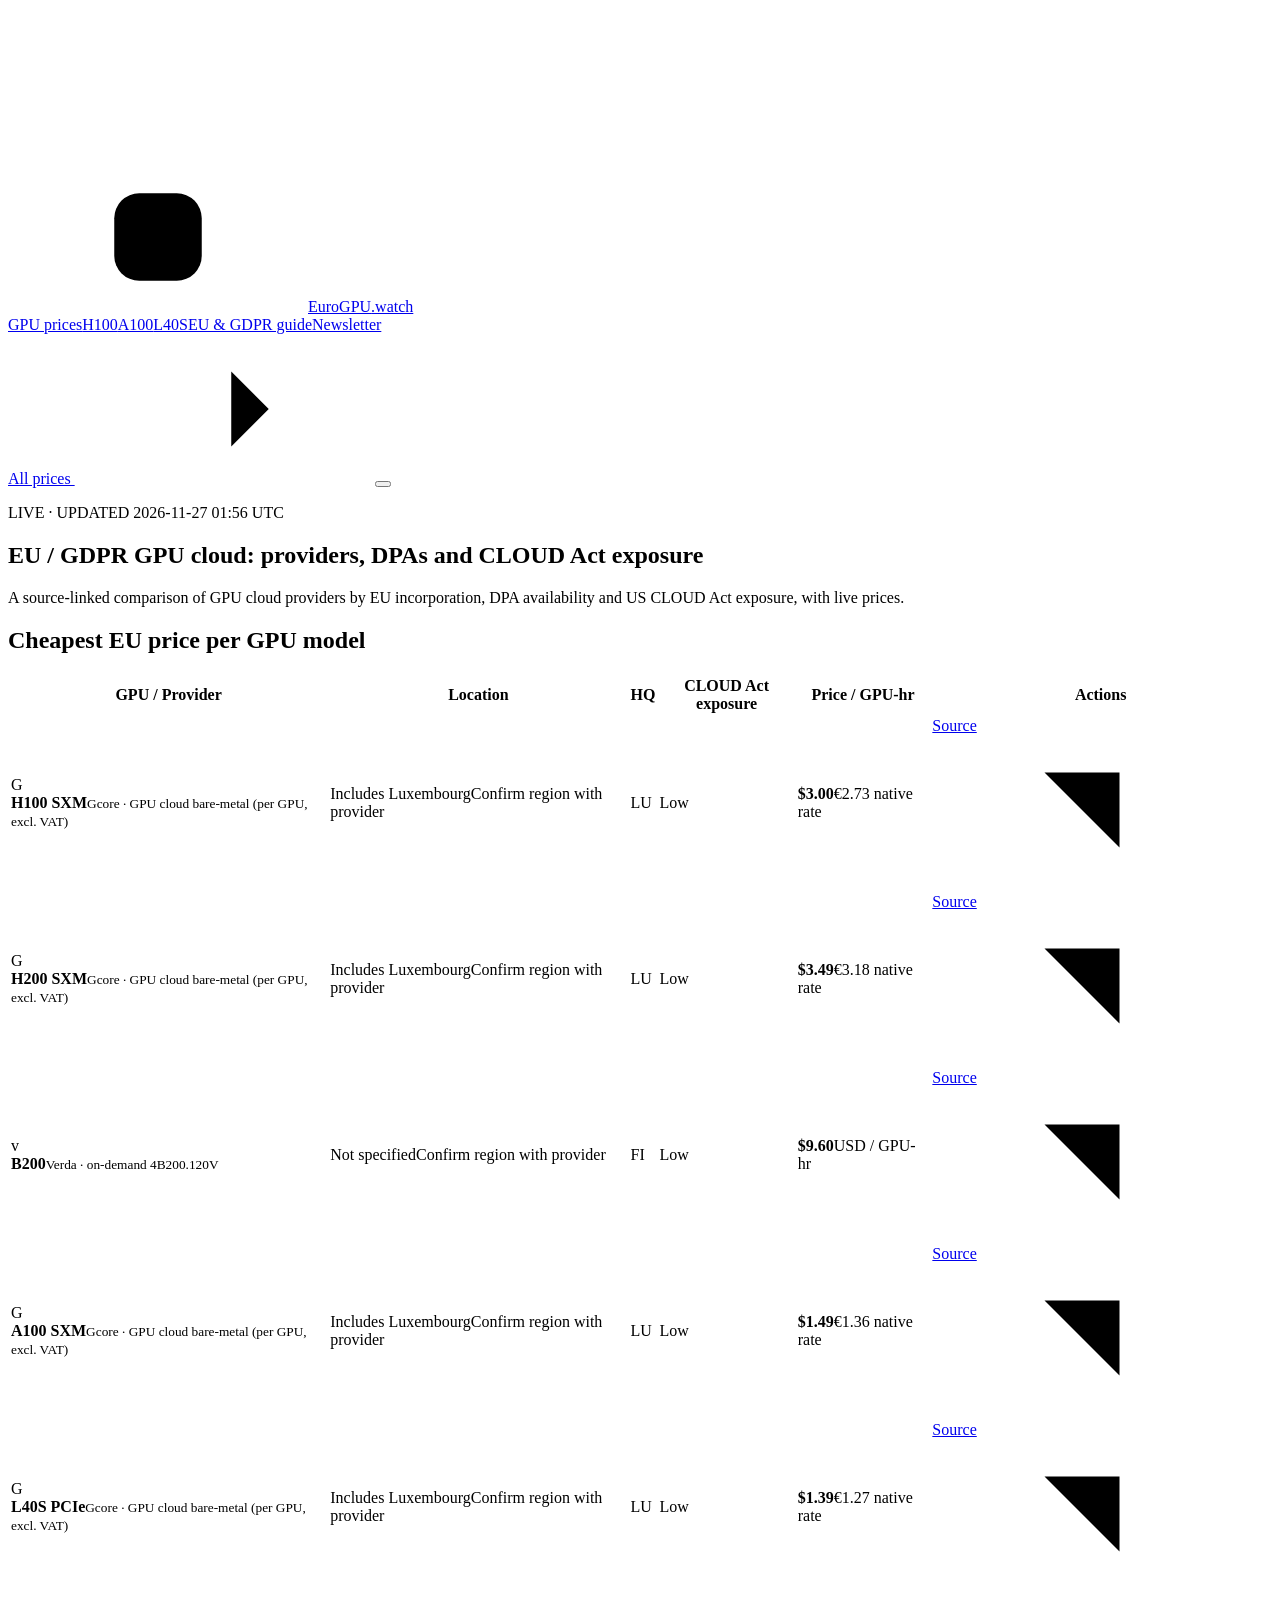
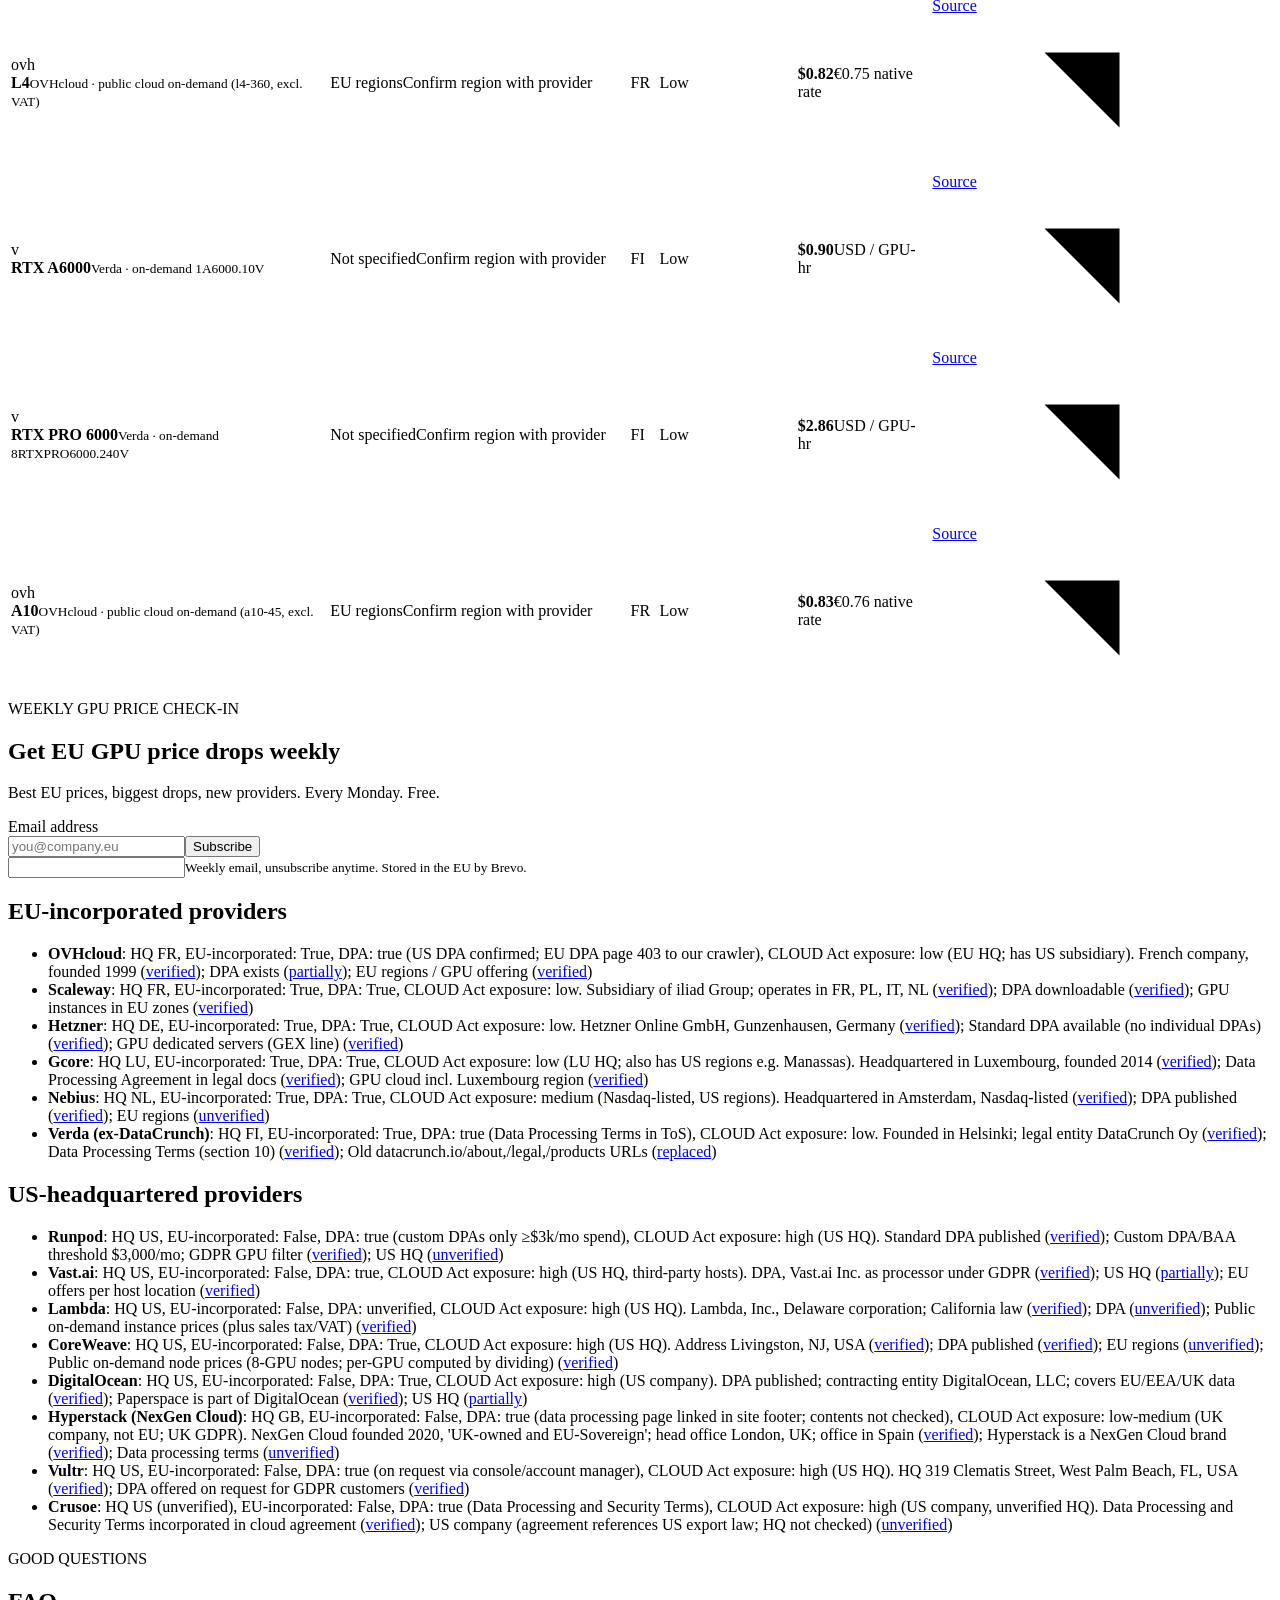
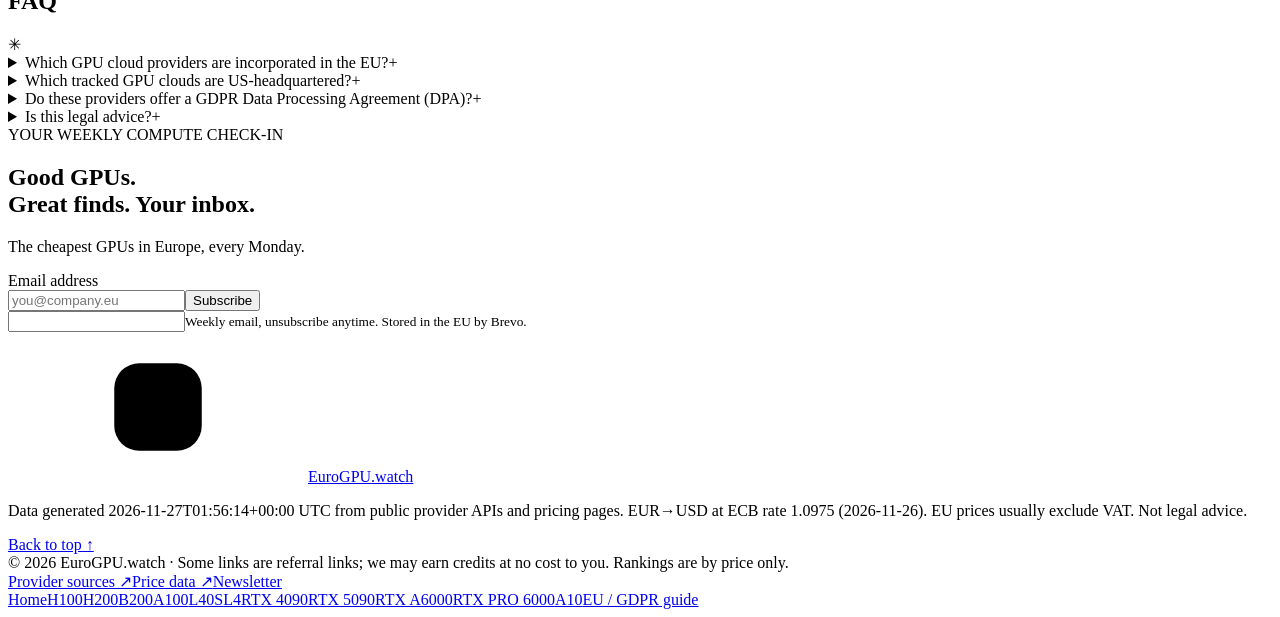
==== commit 36068d66: "Refresh prices and pages" ====
--- a/eu-gdpr-gpu-cloud/index.html
+++ b/eu-gdpr-gpu-cloud/index.html
@@ -3,7 +3,7 @@
 <meta name="description" content="Compare EU-incorporated vs US-headquartered GPU clouds: DPA availability, CLOUD Act exposure and live cheapest EU GPU prices, all with sources.">
 <link rel="canonical" href="https://paubuilds.github.io/eurogpu-watch/eu-gdpr-gpu-cloud/">
 <meta property="og:type" content="website"><meta property="og:site_name" content="EuroGPU.watch"><meta property="og:title" content="EU GDPR GPU cloud – DPA &amp; CLOUD Act comparison with live prices | EuroGPU.watch"><meta property="og:description" content="Compare EU-incorporated vs US-headquartered GPU clouds: DPA availability, CLOUD Act exposure and live cheapest EU GPU prices, all with sources."><meta property="og:url" content="https://paubuilds.github.io/eurogpu-watch/eu-gdpr-gpu-cloud/"><meta name="twitter:card" content="summary">
-<script type="application/ld+json">{"@context": "https://schema.org", "@type": "Dataset", "name": "EU GPU cloud prices and compliance", "description": "Compare EU-incorporated vs US-headquartered GPU clouds: DPA availability, CLOUD Act exposure and live cheapest EU GPU prices, all with sources.", "url": "https://paubuilds.github.io/eurogpu-watch/eu-gdpr-gpu-cloud/", "dateModified": "2026-11-26T18:39:17+00:00", "creator": {"@type": "Organization", "name": "EuroGPU.watch", "url": "https://paubuilds.github.io/eurogpu-watch/"}, "isAccessibleForFree": true, "distribution": [{"@type": "DataDownload", "encodingFormat": "application/json", "contentUrl": "https://paubuilds.github.io/eurogpu-watch/data/prices.json"}], "variableMeasured": "GPU rental price per GPU-hour (USD; EUR converted at ECB reference rate)"}</script>
+<script type="application/ld+json">{"@context": "https://schema.org", "@type": "Dataset", "name": "EU GPU cloud prices and compliance", "description": "Compare EU-incorporated vs US-headquartered GPU clouds: DPA availability, CLOUD Act exposure and live cheapest EU GPU prices, all with sources.", "url": "https://paubuilds.github.io/eurogpu-watch/eu-gdpr-gpu-cloud/", "dateModified": "2026-11-27T01:56:14+00:00", "creator": {"@type": "Organization", "name": "EuroGPU.watch", "url": "https://paubuilds.github.io/eurogpu-watch/"}, "isAccessibleForFree": true, "distribution": [{"@type": "DataDownload", "encodingFormat": "application/json", "contentUrl": "https://paubuilds.github.io/eurogpu-watch/data/prices.json"}], "variableMeasured": "GPU rental price per GPU-hour (USD; EUR converted at ECB reference rate)"}</script>
 <script type="application/ld+json">{"@context": "https://schema.org", "@type": "FAQPage", "mainEntity": [{"@type": "Question", "name": "Which GPU cloud providers are incorporated in the EU?", "acceptedAnswer": {"@type": "Answer", "text": "Tracked EU-incorporated providers: OVHcloud (FR), Scaleway (FR), Hetzner (DE), Gcore (LU), Nebius (NL), Verda (ex-DataCrunch) (FI). Each claim links to the provider's own page."}}, {"@type": "Question", "name": "Which tracked GPU clouds are US-headquartered?", "acceptedAnswer": {"@type": "Answer", "text": "Runpod, Vast.ai, Lambda, CoreWeave, DigitalOcean, Hyperstack (NexGen Cloud), Vultr, Crusoe. US-headquartered companies are subject to the US CLOUD Act regardless of where data is stored."}}, {"@type": "Question", "name": "Do these providers offer a GDPR Data Processing Agreement (DPA)?", "acceptedAnswer": {"@type": "Answer", "text": "See the DPA field per provider below; each is linked to the source we checked, and claims we could not confirm are marked unverified."}}, {"@type": "Question", "name": "Is this legal advice?", "acceptedAnswer": {"@type": "Answer", "text": "No. It is a factual summary of public provider documents. Check the linked sources and consult your DPO or lawyer."}}]}</script>
 <link rel="icon" type="image/svg+xml" href="/eurogpu-watch/assets/favicon.svg"><link rel="stylesheet" href="/eurogpu-watch/assets/style.css"><link rel="stylesheet" href="/eurogpu-watch/assets/pages.css"></head><body>
 <svg class="icon-library"  xmlns="http://www.w3.org/2000/svg" aria-hidden="true"><defs>
@@ -17,12 +17,12 @@
 <div class="hero-shell page-shell" id="top"><header class="site-header wrap"><a class="brand" href="/eurogpu-watch/" aria-label="EuroGPU.watch home"><span class="brand-mark"><svg><use href="#chip"/></svg></span><span>EuroGPU<span class="brand-light">.watch</span></span></a>
 <nav aria-label="Main navigation"><a href="/eurogpu-watch/#explore">GPU prices</a><a href="/eurogpu-watch/gpu/h100/">H100</a><a href="/eurogpu-watch/gpu/a100/">A100</a><a href="/eurogpu-watch/gpu/l40s/">L40S</a><a href="/eurogpu-watch/eu-gdpr-gpu-cloud/">EU &amp; GDPR guide</a><a href="#nl-email-card">Newsletter</a></nav>
 <a class="button nav-button" href="/eurogpu-watch/#explore">All prices <svg><use href="#arrow"/></svg></a><button class="menu-toggle" aria-label="Open navigation" aria-expanded="false"><span></span><span></span></button></header>
-<section class="page-hero wrap"><p class="hero-overline">LIVE · UPDATED 2026-11-26 18:39 UTC</p><h1>EU / GDPR GPU cloud: providers, DPAs and CLOUD Act exposure</h1><p class="page-lede">A source-linked comparison of GPU cloud providers by EU incorporation, DPA availability and US CLOUD Act exposure, with live prices.</p></section></div>
-<main class="page-body wrap"><h2>Cheapest EU price per GPU model</h2><div class="comparison"><div class="table-scroll"><table><thead><tr><th>GPU / Provider</th><th>Location</th><th>HQ</th><th>CLOUD Act exposure</th><th>Price / GPU-hr</th><th><span class="sr-only">Actions</span></th></tr></thead><tbody><tr><td><div class="gpu-cell"><span class="provider-icon gcore" aria-hidden="true">G</span><div><strong>H100 SXM</strong><small>Gcore · GPU cloud bare-metal (per GPU, excl. VAT)</small></div></div></td><td><div class="location-cell">Includes Luxembourg<span>Confirm region with provider</span></div></td><td><span class="hq"><span class="hq-code">LU</span></span></td><td><span class="exposure low" title="low (LU HQ; also has US regions e.g. Manassas)">Low</span></td><td><strong class="offer-price">$3.00</strong><span class="native-price">€2.73 native rate</span></td><td><div class="row-actions"><a class="source-link" href="https://gcore.com/pricing/ai" rel="nofollow noopener" target="_blank" title="Fetched 2026-11-26T18:39:15+00:00">Source</a><a class="rent-link" href="https://gcore.com/pricing/ai" target="_blank" rel="nofollow noopener" aria-label="Rent at Gcore"><svg><use href="#external"/></svg></a></div></td></tr><tr><td><div class="gpu-cell"><span class="provider-icon gcore" aria-hidden="true">G</span><div><strong>H200 SXM</strong><small>Gcore · GPU cloud bare-metal (per GPU, excl. VAT)</small></div></div></td><td><div class="location-cell">Includes Luxembourg<span>Confirm region with provider</span></div></td><td><span class="hq"><span class="hq-code">LU</span></span></td><td><span class="exposure low" title="low (LU HQ; also has US regions e.g. Manassas)">Low</span></td><td><strong class="offer-price">$3.49</strong><span class="native-price">€3.18 native rate</span></td><td><div class="row-actions"><a class="source-link" href="https://gcore.com/pricing/ai" rel="nofollow noopener" target="_blank" title="Fetched 2026-11-26T18:39:15+00:00">Source</a><a class="rent-link" href="https://gcore.com/pricing/ai" target="_blank" rel="nofollow noopener" aria-label="Rent at Gcore"><svg><use href="#external"/></svg></a></div></td></tr><tr><td><div class="gpu-cell"><span class="provider-icon verda" aria-hidden="true">v</span><div><strong>B200</strong><small>Verda · on-demand 4B200.120V</small></div></div></td><td><div class="location-cell">Not specified<span>Confirm region with provider</span></div></td><td><span class="hq"><span class="hq-code">FI</span></span></td><td><span class="exposure low" title="low">Low</span></td><td><strong class="offer-price">$9.60</strong><span class="native-price">USD / GPU-hr</span></td><td><div class="row-actions"><a class="source-link" href="https://api.datacrunch.io/v1/instance-types" rel="nofollow noopener" target="_blank" title="Fetched 2026-11-26T18:39:06+00:00">Source</a><a class="rent-link" href="https://verda.com/pricing" target="_blank" rel="nofollow noopener" aria-label="Rent at Verda (ex-DataCrunch)"><svg><use href="#external"/></svg></a></div></td></tr><tr><td><div class="gpu-cell"><span class="provider-icon gcore" aria-hidden="true">G</span><div><strong>A100 SXM</strong><small>Gcore · GPU cloud bare-metal (per GPU, excl. VAT)</small></div></div></td><td><div class="location-cell">Includes Luxembourg<span>Confirm region with provider</span></div></td><td><span class="hq"><span class="hq-code">LU</span></span></td><td><span class="exposure low" title="low (LU HQ; also has US regions e.g. Manassas)">Low</span></td><td><strong class="offer-price">$1.49</strong><span class="native-price">€1.36 native rate</span></td><td><div class="row-actions"><a class="source-link" href="https://gcore.com/pricing/ai" rel="nofollow noopener" target="_blank" title="Fetched 2026-11-26T18:39:15+00:00">Source</a><a class="rent-link" href="https://gcore.com/pricing/ai" target="_blank" rel="nofollow noopener" aria-label="Rent at Gcore"><svg><use href="#external"/></svg></a></div></td></tr><tr><td><div class="gpu-cell"><span class="provider-icon gcore" aria-hidden="true">G</span><div><strong>L40S PCIe</strong><small>Gcore · GPU cloud bare-metal (per GPU, excl. VAT)</small></div></div></td><td><div class="location-cell">Includes Luxembourg<span>Confirm region with provider</span></div></td><td><span class="hq"><span class="hq-code">LU</span></span></td><td><span class="exposure low" title="low (LU HQ; also has US regions e.g. Manassas)">Low</span></td><td><strong class="offer-price">$1.39</strong><span class="native-price">€1.27 native rate</span></td><td><div class="row-actions"><a class="source-link" href="https://gcore.com/pricing/ai" rel="nofollow noopener" target="_blank" title="Fetched 2026-11-26T18:39:15+00:00">Source</a><a class="rent-link" href="https://gcore.com/pricing/ai" target="_blank" rel="nofollow noopener" aria-label="Rent at Gcore"><svg><use href="#external"/></svg></a></div></td></tr><tr><td><div class="gpu-cell"><span class="provider-icon ovhcloud" aria-hidden="true">ovh</span><div><strong>L4</strong><small>OVHcloud · public cloud on-demand (l4-360, excl. VAT)</small></div></div></td><td><div class="location-cell">EU regions<span>Confirm region with provider</span></div></td><td><span class="hq"><span class="hq-code">FR</span></span></td><td><span class="exposure low" title="low (EU HQ; has US subsidiary)">Low</span></td><td><strong class="offer-price">$0.82</strong><span class="native-price">€0.75 native rate</span></td><td><div class="row-actions"><a class="source-link" href="https://eu.api.ovh.com/v1/order/catalog/public/cloud?ovhSubsidiary=FR" rel="nofollow noopener" target="_blank" title="Fetched 2026-11-26T18:39:02+00:00">Source</a><a class="rent-link" href="https://www.ovhcloud.com/en/public-cloud/prices/" target="_blank" rel="nofollow noopener" aria-label="Rent at OVHcloud"><svg><use href="#external"/></svg></a></div></td></tr><tr><td><div class="gpu-cell"><span class="provider-icon verda" aria-hidden="true">v</span><div><strong>RTX A6000</strong><small>Verda · on-demand 1A6000.10V</small></div></div></td><td><div class="location-cell">Not specified<span>Confirm region with provider</span></div></td><td><span class="hq"><span class="hq-code">FI</span></span></td><td><span class="exposure low" title="low">Low</span></td><td><strong class="offer-price">$0.90</strong><span class="native-price">USD / GPU-hr</span></td><td><div class="row-actions"><a class="source-link" href="https://api.datacrunch.io/v1/instance-types" rel="nofollow noopener" target="_blank" title="Fetched 2026-11-26T18:39:06+00:00">Source</a><a class="rent-link" href="https://verda.com/pricing" target="_blank" rel="nofollow noopener" aria-label="Rent at Verda (ex-DataCrunch)"><svg><use href="#external"/></svg></a></div></td></tr><tr><td><div class="gpu-cell"><span class="provider-icon verda" aria-hidden="true">v</span><div><strong>RTX PRO 6000</strong><small>Verda · on-demand 8RTXPRO6000.240V</small></div></div></td><td><div class="location-cell">Not specified<span>Confirm region with provider</span></div></td><td><span class="hq"><span class="hq-code">FI</span></span></td><td><span class="exposure low" title="low">Low</span></td><td><strong class="offer-price">$2.86</strong><span class="native-price">USD / GPU-hr</span></td><td><div class="row-actions"><a class="source-link" href="https://api.datacrunch.io/v1/instance-types" rel="nofollow noopener" target="_blank" title="Fetched 2026-11-26T18:39:06+00:00">Source</a><a class="rent-link" href="https://verda.com/pricing" target="_blank" rel="nofollow noopener" aria-label="Rent at Verda (ex-DataCrunch)"><svg><use href="#external"/></svg></a></div></td></tr><tr><td><div class="gpu-cell"><span class="provider-icon ovhcloud" aria-hidden="true">ovh</span><div><strong>A10</strong><small>OVHcloud · public cloud on-demand (a10-45, excl. VAT)</small></div></div></td><td><div class="location-cell">EU regions<span>Confirm region with provider</span></div></td><td><span class="hq"><span class="hq-code">FR</span></span></td><td><span class="exposure low" title="low (EU HQ; has US subsidiary)">Low</span></td><td><strong class="offer-price">$0.83</strong><span class="native-price">€0.76 native rate</span></td><td><div class="row-actions"><a class="source-link" href="https://eu.api.ovh.com/v1/order/catalog/public/cloud?ovhSubsidiary=FR" rel="nofollow noopener" target="_blank" title="Fetched 2026-11-26T18:39:02+00:00">Source</a><a class="rent-link" href="https://www.ovhcloud.com/en/public-cloud/prices/" target="_blank" rel="nofollow noopener" aria-label="Rent at OVHcloud"><svg><use href="#external"/></svg></a></div></td></tr></tbody></table></div></div><aside class="nl-card" aria-label="Newsletter signup"><div><div class="eyebrow">WEEKLY GPU PRICE CHECK-IN</div><h2>Get EU GPU price drops weekly</h2><p>Best EU prices, biggest drops, new providers. Every Monday. Free.</p></div><form class="nl-form" action="https://9d237d23.sibforms.com/serve/[base64]" method="post" target="_blank"><label class="sr-only" for="nl-email-card">Email address</label><div class="email-field nl-field"><input id="nl-email-card" name="EMAIL" type="email" placeholder="you@company.eu" required autocomplete="email"><button type="submit" class="nl-btn">Subscribe</button></div><input type="text" name="email_address_check" class="honeypot" tabindex="-1" aria-hidden="true" autocomplete="off"><input type="hidden" name="locale" value="en"><small>Weekly email, unsubscribe anytime. Stored in the EU by Brevo.</small></form></aside><h2>EU-incorporated providers</h2><ul class="claims"><li><b>OVHcloud</b>: HQ FR, EU-incorporated: True, DPA: true (US DPA confirmed; EU DPA page 403 to our crawler), CLOUD Act exposure: low (EU HQ; has US subsidiary). French company, founded 1999 (<a href="https://www.ovhcloud.com/en/about-us/" rel=nofollow>verified</a>); DPA exists (<a href="https://us.ovhcloud.com/legal/data-processing-agreement/" rel=nofollow>partially</a>); EU regions / GPU offering (<a href="https://eu.api.ovh.com/v1/order/catalog/public/cloud?ovhSubsidiary=FR" rel=nofollow>verified</a>)</li><li><b>Scaleway</b>: HQ FR, EU-incorporated: True, DPA: True, CLOUD Act exposure: low. Subsidiary of iliad Group; operates in FR, PL, IT, NL (<a href="https://www.scaleway.com/en/about-us/" rel=nofollow>verified</a>); DPA downloadable (<a href="https://www.scaleway.com/en/contracts/" rel=nofollow>verified</a>); GPU instances in EU zones (<a href="https://api.scaleway.com/instance/v1/zones/fr-par-2/products/servers" rel=nofollow>verified</a>)</li><li><b>Hetzner</b>: HQ DE, EU-incorporated: True, DPA: True, CLOUD Act exposure: low. Hetzner Online GmbH, Gunzenhausen, Germany (<a href="https://www.hetzner.com/legal/legal-notice/" rel=nofollow>verified</a>); Standard DPA available (no individual DPAs) (<a href="https://docs.hetzner.com/general/general-terms-and-conditions/data-privacy-faq/" rel=nofollow>verified</a>); GPU dedicated servers (GEX line) (<a href="https://www.hetzner.com/dedicated-rootserver/matrix-gpu/" rel=nofollow>verified</a>)</li><li><b>Gcore</b>: HQ LU, EU-incorporated: True, DPA: True, CLOUD Act exposure: low (LU HQ; also has US regions e.g. Manassas). Headquartered in Luxembourg, founded 2014 (<a href="https://gcore.com/about" rel=nofollow>verified</a>); Data Processing Agreement in legal docs (<a href="https://gcore.com/legal" rel=nofollow>verified</a>); GPU cloud incl. Luxembourg region (<a href="https://gcore.com/pricing/ai" rel=nofollow>verified</a>)</li><li><b>Nebius</b>: HQ NL, EU-incorporated: True, DPA: True, CLOUD Act exposure: medium (Nasdaq-listed, US regions). Headquartered in Amsterdam, Nasdaq-listed (<a href="https://nebius.com/about" rel=nofollow>verified</a>); DPA published (<a href="https://docs.nebius.com/legal" rel=nofollow>verified</a>); EU regions (<a href="https://nebius.com/prices" rel=nofollow>unverified</a>)</li><li><b>Verda (ex-DataCrunch)</b>: HQ FI, EU-incorporated: True, DPA: true (Data Processing Terms in ToS), CLOUD Act exposure: low. Founded in Helsinki; legal entity DataCrunch Oy (<a href="https://verda.com/company" rel=nofollow>verified</a>); Data Processing Terms (section 10) (<a href="https://verda.com/terms-and-conditions" rel=nofollow>verified</a>); Old datacrunch.io/about,/legal,/products URLs (<a href="https://verda.com/pricing" rel=nofollow>replaced</a>)</li></ul><h2>US-headquartered providers</h2><ul class="claims"><li><b>Runpod</b>: HQ US, EU-incorporated: False, DPA: true (custom DPAs only ≥$3k/mo spend), CLOUD Act exposure: high (US HQ). Standard DPA published (<a href="https://www.runpod.io/legal/data-processing-agreement" rel=nofollow>verified</a>); Custom DPA/BAA threshold $3,000/mo; GDPR GPU filter (<a href="https://contact.runpod.io/hc/en-us/articles/50120688006163-How-to-Find-HIPAA-GDPR-Compliant-GPUs-on-Runpod-and-Understand-BAA-Policy" rel=nofollow>verified</a>); US HQ (<a href="https://www.runpod.io/legal/data-processing-agreement" rel=nofollow>unverified</a>)</li><li><b>Vast.ai</b>: HQ US, EU-incorporated: False, DPA: true, CLOUD Act exposure: high (US HQ, third-party hosts). DPA, Vast.ai Inc. as processor under GDPR (<a href="https://vast.ai/data-processing-agreement" rel=nofollow>verified</a>); US HQ (<a href="https://vast.ai/privacy" rel=nofollow>partially</a>); EU offers per host location (<a href="https://console.vast.ai/api/v0/bundles/" rel=nofollow>verified</a>)</li><li><b>Lambda</b>: HQ US, EU-incorporated: False, DPA: unverified, CLOUD Act exposure: high (US HQ). Lambda, Inc., Delaware corporation; California law (<a href="https://lambda.ai/legal/terms-of-service" rel=nofollow>verified</a>); DPA (<a href="https://lambda.ai/legal/privacy-policy" rel=nofollow>unverified</a>); Public on-demand instance prices (plus sales tax/VAT) (<a href="https://lambda.ai/pricing" rel=nofollow>verified</a>)</li><li><b>CoreWeave</b>: HQ US, EU-incorporated: False, DPA: True, CLOUD Act exposure: high (US HQ). Address Livingston, NJ, USA (<a href="https://www.coreweave.com/pricing" rel=nofollow>verified</a>); DPA published (<a href="https://docs.coreweave.com/policies/terms-of-service/data-processing-agreement" rel=nofollow>verified</a>); EU regions (<a href="https://docs.coreweave.com/policies/terms-of-service" rel=nofollow>unverified</a>); Public on-demand node prices (8-GPU nodes; per-GPU computed by dividing) (<a href="https://www.coreweave.com/pricing" rel=nofollow>verified</a>)</li><li><b>DigitalOcean</b>: HQ US, EU-incorporated: False, DPA: True, CLOUD Act exposure: high (US company). DPA published; contracting entity DigitalOcean, LLC; covers EU/EEA/UK data (<a href="https://www.digitalocean.com/legal/data-processing-agreement" rel=nofollow>verified</a>); Paperspace is part of DigitalOcean (<a href="https://www.paperspace.com/pricing" rel=nofollow>verified</a>); US HQ (<a href="https://www.digitalocean.com/legal/data-processing-agreement" rel=nofollow>partially</a>)</li><li><b>Hyperstack (NexGen Cloud)</b>: HQ GB, EU-incorporated: False, DPA: true (data processing page linked in site footer; contents not checked), CLOUD Act exposure: low-medium (UK company, not EU; UK GDPR). NexGen Cloud founded 2020, &#x27;UK-owned and EU-Sovereign&#x27;; head office London, UK; office in Spain (<a href="https://www.nexgencloud.com/about" rel=nofollow>verified</a>); Hyperstack is a NexGen Cloud brand (<a href="https://www.hyperstack.cloud/gpu-pricing" rel=nofollow>verified</a>); Data processing terms (<a href="https://www.hyperstack.cloud/data-processing" rel=nofollow>unverified</a>)</li><li><b>Vultr</b>: HQ US, EU-incorporated: False, DPA: true (on request via console/account manager), CLOUD Act exposure: high (US HQ). HQ 319 Clematis Street, West Palm Beach, FL, USA (<a href="https://www.vultr.com/company/contact/" rel=nofollow>verified</a>); DPA offered on request for GDPR customers (<a href="https://docs.vultr.com/support/platform/compliance/does-vultr-offer-a-data-processing-addendum" rel=nofollow>verified</a>)</li><li><b>Crusoe</b>: HQ US (unverified), EU-incorporated: False, DPA: true (Data Processing and Security Terms), CLOUD Act exposure: high (US company, unverified HQ). Data Processing and Security Terms incorporated in cloud agreement (<a href="https://legal.crusoe.ai/" rel=nofollow>verified</a>); US company (agreement references US export law; HQ not checked) (<a href="https://legal.crusoe.ai/" rel=nofollow>unverified</a>)</li></ul><section class="faq page-faq" aria-labelledby="faq-title"><div><div class="eyebrow">GOOD QUESTIONS</div><h2 id="faq-title">FAQ</h2><span class="faq-asterisk" aria-hidden="true">✳</span></div><div class="faq-items"><details><summary>Which GPU cloud providers are incorporated in the EU?<span>+</span></summary><p>Tracked EU-incorporated providers: OVHcloud (FR), Scaleway (FR), Hetzner (DE), Gcore (LU), Nebius (NL), Verda (ex-DataCrunch) (FI). Each claim links to the provider's own page.</p></details><details><summary>Which tracked GPU clouds are US-headquartered?<span>+</span></summary><p>Runpod, Vast.ai, Lambda, CoreWeave, DigitalOcean, Hyperstack (NexGen Cloud), Vultr, Crusoe. US-headquartered companies are subject to the US CLOUD Act regardless of where data is stored.</p></details><details><summary>Do these providers offer a GDPR Data Processing Agreement (DPA)?<span>+</span></summary><p>See the DPA field per provider below; each is linked to the source we checked, and claims we could not confirm are marked unverified.</p></details><details><summary>Is this legal advice?<span>+</span></summary><p>No. It is a factual summary of public provider documents. Check the linked sources and consult your DPO or lawyer.</p></details></div></section></main>
+<section class="page-hero wrap"><p class="hero-overline">LIVE · UPDATED 2026-11-27 01:56 UTC</p><h1>EU / GDPR GPU cloud: providers, DPAs and CLOUD Act exposure</h1><p class="page-lede">A source-linked comparison of GPU cloud providers by EU incorporation, DPA availability and US CLOUD Act exposure, with live prices.</p></section></div>
+<main class="page-body wrap"><h2>Cheapest EU price per GPU model</h2><div class="comparison"><div class="table-scroll"><table><thead><tr><th>GPU / Provider</th><th>Location</th><th>HQ</th><th>CLOUD Act exposure</th><th>Price / GPU-hr</th><th><span class="sr-only">Actions</span></th></tr></thead><tbody><tr><td><div class="gpu-cell"><span class="provider-icon gcore" aria-hidden="true">G</span><div><strong>H100 SXM</strong><small>Gcore · GPU cloud bare-metal (per GPU, excl. VAT)</small></div></div></td><td><div class="location-cell">Includes Luxembourg<span>Confirm region with provider</span></div></td><td><span class="hq"><span class="hq-code">LU</span></span></td><td><span class="exposure low" title="low (LU HQ; also has US regions e.g. Manassas)">Low</span></td><td><strong class="offer-price">$3.00</strong><span class="native-price">€2.73 native rate</span></td><td><div class="row-actions"><a class="source-link" href="https://gcore.com/pricing/ai" rel="nofollow noopener" target="_blank" title="Fetched 2026-11-27T01:56:13+00:00">Source</a><a class="rent-link" href="https://gcore.com/pricing/ai" target="_blank" rel="nofollow noopener" aria-label="Rent at Gcore"><svg><use href="#external"/></svg></a></div></td></tr><tr><td><div class="gpu-cell"><span class="provider-icon gcore" aria-hidden="true">G</span><div><strong>H200 SXM</strong><small>Gcore · GPU cloud bare-metal (per GPU, excl. VAT)</small></div></div></td><td><div class="location-cell">Includes Luxembourg<span>Confirm region with provider</span></div></td><td><span class="hq"><span class="hq-code">LU</span></span></td><td><span class="exposure low" title="low (LU HQ; also has US regions e.g. Manassas)">Low</span></td><td><strong class="offer-price">$3.49</strong><span class="native-price">€3.18 native rate</span></td><td><div class="row-actions"><a class="source-link" href="https://gcore.com/pricing/ai" rel="nofollow noopener" target="_blank" title="Fetched 2026-11-27T01:56:13+00:00">Source</a><a class="rent-link" href="https://gcore.com/pricing/ai" target="_blank" rel="nofollow noopener" aria-label="Rent at Gcore"><svg><use href="#external"/></svg></a></div></td></tr><tr><td><div class="gpu-cell"><span class="provider-icon verda" aria-hidden="true">v</span><div><strong>B200</strong><small>Verda · on-demand 4B200.120V</small></div></div></td><td><div class="location-cell">Not specified<span>Confirm region with provider</span></div></td><td><span class="hq"><span class="hq-code">FI</span></span></td><td><span class="exposure low" title="low">Low</span></td><td><strong class="offer-price">$9.60</strong><span class="native-price">USD / GPU-hr</span></td><td><div class="row-actions"><a class="source-link" href="https://api.datacrunch.io/v1/instance-types" rel="nofollow noopener" target="_blank" title="Fetched 2026-11-27T01:55:54+00:00">Source</a><a class="rent-link" href="https://verda.com/pricing" target="_blank" rel="nofollow noopener" aria-label="Rent at Verda (ex-DataCrunch)"><svg><use href="#external"/></svg></a></div></td></tr><tr><td><div class="gpu-cell"><span class="provider-icon gcore" aria-hidden="true">G</span><div><strong>A100 SXM</strong><small>Gcore · GPU cloud bare-metal (per GPU, excl. VAT)</small></div></div></td><td><div class="location-cell">Includes Luxembourg<span>Confirm region with provider</span></div></td><td><span class="hq"><span class="hq-code">LU</span></span></td><td><span class="exposure low" title="low (LU HQ; also has US regions e.g. Manassas)">Low</span></td><td><strong class="offer-price">$1.49</strong><span class="native-price">€1.36 native rate</span></td><td><div class="row-actions"><a class="source-link" href="https://gcore.com/pricing/ai" rel="nofollow noopener" target="_blank" title="Fetched 2026-11-27T01:56:13+00:00">Source</a><a class="rent-link" href="https://gcore.com/pricing/ai" target="_blank" rel="nofollow noopener" aria-label="Rent at Gcore"><svg><use href="#external"/></svg></a></div></td></tr><tr><td><div class="gpu-cell"><span class="provider-icon gcore" aria-hidden="true">G</span><div><strong>L40S PCIe</strong><small>Gcore · GPU cloud bare-metal (per GPU, excl. VAT)</small></div></div></td><td><div class="location-cell">Includes Luxembourg<span>Confirm region with provider</span></div></td><td><span class="hq"><span class="hq-code">LU</span></span></td><td><span class="exposure low" title="low (LU HQ; also has US regions e.g. Manassas)">Low</span></td><td><strong class="offer-price">$1.39</strong><span class="native-price">€1.27 native rate</span></td><td><div class="row-actions"><a class="source-link" href="https://gcore.com/pricing/ai" rel="nofollow noopener" target="_blank" title="Fetched 2026-11-27T01:56:13+00:00">Source</a><a class="rent-link" href="https://gcore.com/pricing/ai" target="_blank" rel="nofollow noopener" aria-label="Rent at Gcore"><svg><use href="#external"/></svg></a></div></td></tr><tr><td><div class="gpu-cell"><span class="provider-icon ovhcloud" aria-hidden="true">ovh</span><div><strong>L4</strong><small>OVHcloud · public cloud on-demand (l4-360, excl. VAT)</small></div></div></td><td><div class="location-cell">EU regions<span>Confirm region with provider</span></div></td><td><span class="hq"><span class="hq-code">FR</span></span></td><td><span class="exposure low" title="low (EU HQ; has US subsidiary)">Low</span></td><td><strong class="offer-price">$0.82</strong><span class="native-price">€0.75 native rate</span></td><td><div class="row-actions"><a class="source-link" href="https://eu.api.ovh.com/v1/order/catalog/public/cloud?ovhSubsidiary=FR" rel="nofollow noopener" target="_blank" title="Fetched 2026-11-27T01:55:51+00:00">Source</a><a class="rent-link" href="https://www.ovhcloud.com/en/public-cloud/prices/" target="_blank" rel="nofollow noopener" aria-label="Rent at OVHcloud"><svg><use href="#external"/></svg></a></div></td></tr><tr><td><div class="gpu-cell"><span class="provider-icon verda" aria-hidden="true">v</span><div><strong>RTX A6000</strong><small>Verda · on-demand 1A6000.10V</small></div></div></td><td><div class="location-cell">Not specified<span>Confirm region with provider</span></div></td><td><span class="hq"><span class="hq-code">FI</span></span></td><td><span class="exposure low" title="low">Low</span></td><td><strong class="offer-price">$0.90</strong><span class="native-price">USD / GPU-hr</span></td><td><div class="row-actions"><a class="source-link" href="https://api.datacrunch.io/v1/instance-types" rel="nofollow noopener" target="_blank" title="Fetched 2026-11-27T01:55:54+00:00">Source</a><a class="rent-link" href="https://verda.com/pricing" target="_blank" rel="nofollow noopener" aria-label="Rent at Verda (ex-DataCrunch)"><svg><use href="#external"/></svg></a></div></td></tr><tr><td><div class="gpu-cell"><span class="provider-icon verda" aria-hidden="true">v</span><div><strong>RTX PRO 6000</strong><small>Verda · on-demand 8RTXPRO6000.240V</small></div></div></td><td><div class="location-cell">Not specified<span>Confirm region with provider</span></div></td><td><span class="hq"><span class="hq-code">FI</span></span></td><td><span class="exposure low" title="low">Low</span></td><td><strong class="offer-price">$2.86</strong><span class="native-price">USD / GPU-hr</span></td><td><div class="row-actions"><a class="source-link" href="https://api.datacrunch.io/v1/instance-types" rel="nofollow noopener" target="_blank" title="Fetched 2026-11-27T01:55:54+00:00">Source</a><a class="rent-link" href="https://verda.com/pricing" target="_blank" rel="nofollow noopener" aria-label="Rent at Verda (ex-DataCrunch)"><svg><use href="#external"/></svg></a></div></td></tr><tr><td><div class="gpu-cell"><span class="provider-icon ovhcloud" aria-hidden="true">ovh</span><div><strong>A10</strong><small>OVHcloud · public cloud on-demand (a10-45, excl. VAT)</small></div></div></td><td><div class="location-cell">EU regions<span>Confirm region with provider</span></div></td><td><span class="hq"><span class="hq-code">FR</span></span></td><td><span class="exposure low" title="low (EU HQ; has US subsidiary)">Low</span></td><td><strong class="offer-price">$0.83</strong><span class="native-price">€0.76 native rate</span></td><td><div class="row-actions"><a class="source-link" href="https://eu.api.ovh.com/v1/order/catalog/public/cloud?ovhSubsidiary=FR" rel="nofollow noopener" target="_blank" title="Fetched 2026-11-27T01:55:51+00:00">Source</a><a class="rent-link" href="https://www.ovhcloud.com/en/public-cloud/prices/" target="_blank" rel="nofollow noopener" aria-label="Rent at OVHcloud"><svg><use href="#external"/></svg></a></div></td></tr></tbody></table></div></div><aside class="nl-card" aria-label="Newsletter signup"><div><div class="eyebrow">WEEKLY GPU PRICE CHECK-IN</div><h2>Get EU GPU price drops weekly</h2><p>Best EU prices, biggest drops, new providers. Every Monday. Free.</p></div><form class="nl-form" action="https://9d237d23.sibforms.com/serve/[base64]" method="post" target="_blank"><label class="sr-only" for="nl-email-card">Email address</label><div class="email-field nl-field"><input id="nl-email-card" name="EMAIL" type="email" placeholder="you@company.eu" required autocomplete="email"><button type="submit" class="nl-btn">Subscribe</button></div><input type="text" name="email_address_check" class="honeypot" tabindex="-1" aria-hidden="true" autocomplete="off"><input type="hidden" name="locale" value="en"><small>Weekly email, unsubscribe anytime. Stored in the EU by Brevo.</small></form></aside><h2>EU-incorporated providers</h2><ul class="claims"><li><b>OVHcloud</b>: HQ FR, EU-incorporated: True, DPA: true (US DPA confirmed; EU DPA page 403 to our crawler), CLOUD Act exposure: low (EU HQ; has US subsidiary). French company, founded 1999 (<a href="https://www.ovhcloud.com/en/about-us/" rel=nofollow>verified</a>); DPA exists (<a href="https://us.ovhcloud.com/legal/data-processing-agreement/" rel=nofollow>partially</a>); EU regions / GPU offering (<a href="https://eu.api.ovh.com/v1/order/catalog/public/cloud?ovhSubsidiary=FR" rel=nofollow>verified</a>)</li><li><b>Scaleway</b>: HQ FR, EU-incorporated: True, DPA: True, CLOUD Act exposure: low. Subsidiary of iliad Group; operates in FR, PL, IT, NL (<a href="https://www.scaleway.com/en/about-us/" rel=nofollow>verified</a>); DPA downloadable (<a href="https://www.scaleway.com/en/contracts/" rel=nofollow>verified</a>); GPU instances in EU zones (<a href="https://api.scaleway.com/instance/v1/zones/fr-par-2/products/servers" rel=nofollow>verified</a>)</li><li><b>Hetzner</b>: HQ DE, EU-incorporated: True, DPA: True, CLOUD Act exposure: low. Hetzner Online GmbH, Gunzenhausen, Germany (<a href="https://www.hetzner.com/legal/legal-notice/" rel=nofollow>verified</a>); Standard DPA available (no individual DPAs) (<a href="https://docs.hetzner.com/general/general-terms-and-conditions/data-privacy-faq/" rel=nofollow>verified</a>); GPU dedicated servers (GEX line) (<a href="https://www.hetzner.com/dedicated-rootserver/matrix-gpu/" rel=nofollow>verified</a>)</li><li><b>Gcore</b>: HQ LU, EU-incorporated: True, DPA: True, CLOUD Act exposure: low (LU HQ; also has US regions e.g. Manassas). Headquartered in Luxembourg, founded 2014 (<a href="https://gcore.com/about" rel=nofollow>verified</a>); Data Processing Agreement in legal docs (<a href="https://gcore.com/legal" rel=nofollow>verified</a>); GPU cloud incl. Luxembourg region (<a href="https://gcore.com/pricing/ai" rel=nofollow>verified</a>)</li><li><b>Nebius</b>: HQ NL, EU-incorporated: True, DPA: True, CLOUD Act exposure: medium (Nasdaq-listed, US regions). Headquartered in Amsterdam, Nasdaq-listed (<a href="https://nebius.com/about" rel=nofollow>verified</a>); DPA published (<a href="https://docs.nebius.com/legal" rel=nofollow>verified</a>); EU regions (<a href="https://nebius.com/prices" rel=nofollow>unverified</a>)</li><li><b>Verda (ex-DataCrunch)</b>: HQ FI, EU-incorporated: True, DPA: true (Data Processing Terms in ToS), CLOUD Act exposure: low. Founded in Helsinki; legal entity DataCrunch Oy (<a href="https://verda.com/company" rel=nofollow>verified</a>); Data Processing Terms (section 10) (<a href="https://verda.com/terms-and-conditions" rel=nofollow>verified</a>); Old datacrunch.io/about,/legal,/products URLs (<a href="https://verda.com/pricing" rel=nofollow>replaced</a>)</li></ul><h2>US-headquartered providers</h2><ul class="claims"><li><b>Runpod</b>: HQ US, EU-incorporated: False, DPA: true (custom DPAs only ≥$3k/mo spend), CLOUD Act exposure: high (US HQ). Standard DPA published (<a href="https://www.runpod.io/legal/data-processing-agreement" rel=nofollow>verified</a>); Custom DPA/BAA threshold $3,000/mo; GDPR GPU filter (<a href="https://contact.runpod.io/hc/en-us/articles/50120688006163-How-to-Find-HIPAA-GDPR-Compliant-GPUs-on-Runpod-and-Understand-BAA-Policy" rel=nofollow>verified</a>); US HQ (<a href="https://www.runpod.io/legal/data-processing-agreement" rel=nofollow>unverified</a>)</li><li><b>Vast.ai</b>: HQ US, EU-incorporated: False, DPA: true, CLOUD Act exposure: high (US HQ, third-party hosts). DPA, Vast.ai Inc. as processor under GDPR (<a href="https://vast.ai/data-processing-agreement" rel=nofollow>verified</a>); US HQ (<a href="https://vast.ai/privacy" rel=nofollow>partially</a>); EU offers per host location (<a href="https://console.vast.ai/api/v0/bundles/" rel=nofollow>verified</a>)</li><li><b>Lambda</b>: HQ US, EU-incorporated: False, DPA: unverified, CLOUD Act exposure: high (US HQ). Lambda, Inc., Delaware corporation; California law (<a href="https://lambda.ai/legal/terms-of-service" rel=nofollow>verified</a>); DPA (<a href="https://lambda.ai/legal/privacy-policy" rel=nofollow>unverified</a>); Public on-demand instance prices (plus sales tax/VAT) (<a href="https://lambda.ai/pricing" rel=nofollow>verified</a>)</li><li><b>CoreWeave</b>: HQ US, EU-incorporated: False, DPA: True, CLOUD Act exposure: high (US HQ). Address Livingston, NJ, USA (<a href="https://www.coreweave.com/pricing" rel=nofollow>verified</a>); DPA published (<a href="https://docs.coreweave.com/policies/terms-of-service/data-processing-agreement" rel=nofollow>verified</a>); EU regions (<a href="https://docs.coreweave.com/policies/terms-of-service" rel=nofollow>unverified</a>); Public on-demand node prices (8-GPU nodes; per-GPU computed by dividing) (<a href="https://www.coreweave.com/pricing" rel=nofollow>verified</a>)</li><li><b>DigitalOcean</b>: HQ US, EU-incorporated: False, DPA: True, CLOUD Act exposure: high (US company). DPA published; contracting entity DigitalOcean, LLC; covers EU/EEA/UK data (<a href="https://www.digitalocean.com/legal/data-processing-agreement" rel=nofollow>verified</a>); Paperspace is part of DigitalOcean (<a href="https://www.paperspace.com/pricing" rel=nofollow>verified</a>); US HQ (<a href="https://www.digitalocean.com/legal/data-processing-agreement" rel=nofollow>partially</a>)</li><li><b>Hyperstack (NexGen Cloud)</b>: HQ GB, EU-incorporated: False, DPA: true (data processing page linked in site footer; contents not checked), CLOUD Act exposure: low-medium (UK company, not EU; UK GDPR). NexGen Cloud founded 2020, &#x27;UK-owned and EU-Sovereign&#x27;; head office London, UK; office in Spain (<a href="https://www.nexgencloud.com/about" rel=nofollow>verified</a>); Hyperstack is a NexGen Cloud brand (<a href="https://www.hyperstack.cloud/gpu-pricing" rel=nofollow>verified</a>); Data processing terms (<a href="https://www.hyperstack.cloud/data-processing" rel=nofollow>unverified</a>)</li><li><b>Vultr</b>: HQ US, EU-incorporated: False, DPA: true (on request via console/account manager), CLOUD Act exposure: high (US HQ). HQ 319 Clematis Street, West Palm Beach, FL, USA (<a href="https://www.vultr.com/company/contact/" rel=nofollow>verified</a>); DPA offered on request for GDPR customers (<a href="https://docs.vultr.com/support/platform/compliance/does-vultr-offer-a-data-processing-addendum" rel=nofollow>verified</a>)</li><li><b>Crusoe</b>: HQ US (unverified), EU-incorporated: False, DPA: true (Data Processing and Security Terms), CLOUD Act exposure: high (US company, unverified HQ). Data Processing and Security Terms incorporated in cloud agreement (<a href="https://legal.crusoe.ai/" rel=nofollow>verified</a>); US company (agreement references US export law; HQ not checked) (<a href="https://legal.crusoe.ai/" rel=nofollow>unverified</a>)</li></ul><section class="faq page-faq" aria-labelledby="faq-title"><div><div class="eyebrow">GOOD QUESTIONS</div><h2 id="faq-title">FAQ</h2><span class="faq-asterisk" aria-hidden="true">✳</span></div><div class="faq-items"><details><summary>Which GPU cloud providers are incorporated in the EU?<span>+</span></summary><p>Tracked EU-incorporated providers: OVHcloud (FR), Scaleway (FR), Hetzner (DE), Gcore (LU), Nebius (NL), Verda (ex-DataCrunch) (FI). Each claim links to the provider's own page.</p></details><details><summary>Which tracked GPU clouds are US-headquartered?<span>+</span></summary><p>Runpod, Vast.ai, Lambda, CoreWeave, DigitalOcean, Hyperstack (NexGen Cloud), Vultr, Crusoe. US-headquartered companies are subject to the US CLOUD Act regardless of where data is stored.</p></details><details><summary>Do these providers offer a GDPR Data Processing Agreement (DPA)?<span>+</span></summary><p>See the DPA field per provider below; each is linked to the source we checked, and claims we could not confirm are marked unverified.</p></details><details><summary>Is this legal advice?<span>+</span></summary><p>No. It is a factual summary of public provider documents. Check the linked sources and consult your DPO or lawyer.</p></details></div></section></main>
 <section class="newsletter wrap page-news" id="newsletter"><div><div class="eyebrow">YOUR WEEKLY COMPUTE CHECK-IN</div><h2>Good GPUs.<br>Great finds. Your inbox.</h2><p>The cheapest GPUs in Europe, every Monday.</p></div><form class="nl-form" action="https://9d237d23.sibforms.com/serve/[base64]" method="post" target="_blank"><label class="sr-only" for="nl-email-bottom">Email address</label><div class="email-field nl-field"><input id="nl-email-bottom" name="EMAIL" type="email" placeholder="you@company.eu" required autocomplete="email"><button type="submit" class="nl-btn">Subscribe</button></div><input type="text" name="email_address_check" class="honeypot" tabindex="-1" aria-hidden="true" autocomplete="off"><input type="hidden" name="locale" value="en"><small>Weekly email, unsubscribe anytime. Stored in the EU by Brevo.</small></form></section>
 <aside class="nl-bar" id="nl-bar" hidden aria-label="Newsletter signup"><p><strong>Cheapest EU GPUs, every Monday.</strong> <span>Free · unsubscribe anytime</span></p><form class="nl-form" action="https://9d237d23.sibforms.com/serve/[base64]" method="post" target="_blank"><label class="sr-only" for="nl-email-bar">Email address</label><div class="email-field nl-field"><input id="nl-email-bar" name="EMAIL" type="email" placeholder="you@company.eu" required autocomplete="email"><button type="submit" class="nl-btn">Subscribe</button></div><input type="text" name="email_address_check" class="honeypot" tabindex="-1" aria-hidden="true" autocomplete="off"><input type="hidden" name="locale" value="en"><small>Weekly email, unsubscribe anytime. Stored in the EU by Brevo.</small></form><button class="nl-close" type="button" aria-label="Dismiss newsletter bar">×</button></aside>
 <script src="/eurogpu-watch/assets/newsletter.js" defer></script>
-<footer class="site-footer wrap"><div class="footer-top"><a class="brand" href="/eurogpu-watch/"><span class="brand-mark"><svg><use href="#chip"/></svg></span><span>EuroGPU<span class="brand-light">.watch</span></span></a><p>Data generated 2026-11-26T18:39:17+00:00 UTC from public provider APIs and pricing pages. EUR→USD at ECB rate 1.0975 (2026-11-26). EU prices usually exclude VAT. Not legal advice.</p><a href="#top">Back to top ↑</a></div>
+<footer class="site-footer wrap"><div class="footer-top"><a class="brand" href="/eurogpu-watch/"><span class="brand-mark"><svg><use href="#chip"/></svg></span><span>EuroGPU<span class="brand-light">.watch</span></span></a><p>Data generated 2026-11-27T01:56:14+00:00 UTC from public provider APIs and pricing pages. EUR→USD at ECB rate 1.0975 (2026-11-26). EU prices usually exclude VAT. Not legal advice.</p><a href="#top">Back to top ↑</a></div>
 <div class="footer-bottom"><span>© 2026 EuroGPU.watch · Some links are referral links; we may earn credits at no cost to you. Rankings are by price only.</span><div><a href="/eurogpu-watch/providers.json">Provider sources ↗</a><a href="/eurogpu-watch/data/prices.json">Price data ↗</a><a href="/eurogpu-watch/#newsletter">Newsletter</a></div></div>
 <nav class="footer-gpus" aria-label="GPU price pages"><a href="/eurogpu-watch/">Home</a><a href="/eurogpu-watch/gpu/h100/">H100</a><a href="/eurogpu-watch/gpu/h200/">H200</a><a href="/eurogpu-watch/gpu/b200/">B200</a><a href="/eurogpu-watch/gpu/a100/">A100</a><a href="/eurogpu-watch/gpu/l40s/">L40S</a><a href="/eurogpu-watch/gpu/l4/">L4</a><a href="/eurogpu-watch/gpu/rtx-4090/">RTX 4090</a><a href="/eurogpu-watch/gpu/rtx-5090/">RTX 5090</a><a href="/eurogpu-watch/gpu/rtx-a6000/">RTX A6000</a><a href="/eurogpu-watch/gpu/rtx-pro-6000/">RTX PRO 6000</a><a href="/eurogpu-watch/gpu/a10/">A10</a><a href="/eurogpu-watch/eu-gdpr-gpu-cloud/">EU / GDPR guide</a></nav></footer>
 <script>function ago(){document.querySelectorAll('[data-ago]').forEach(function(el){var m=Math.round((Date.now()-new Date(el.dataset.ago))/60000);el.textContent='updated '+(m<1?'just now':m<60?m+' min ago':Math.floor(m/60)+' h '+(m%60)+' min ago');});}ago();setInterval(ago,30000);
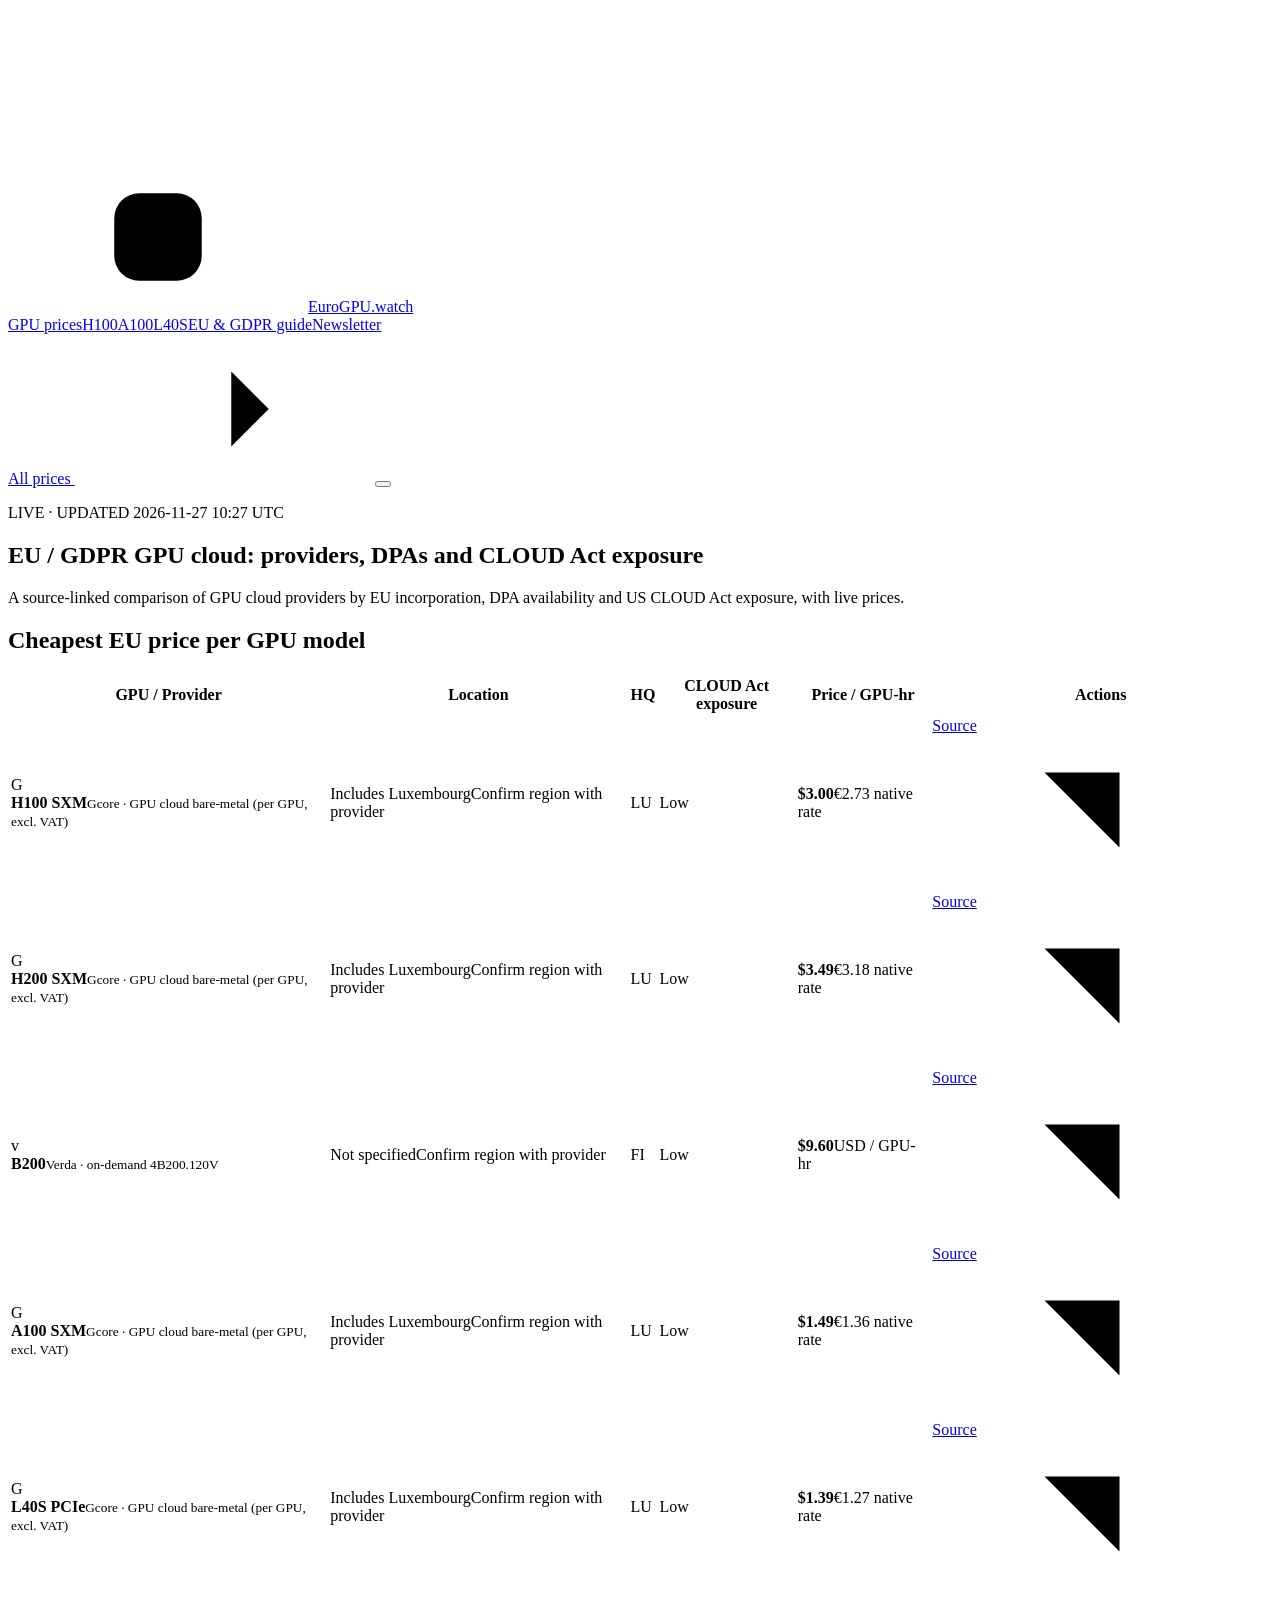
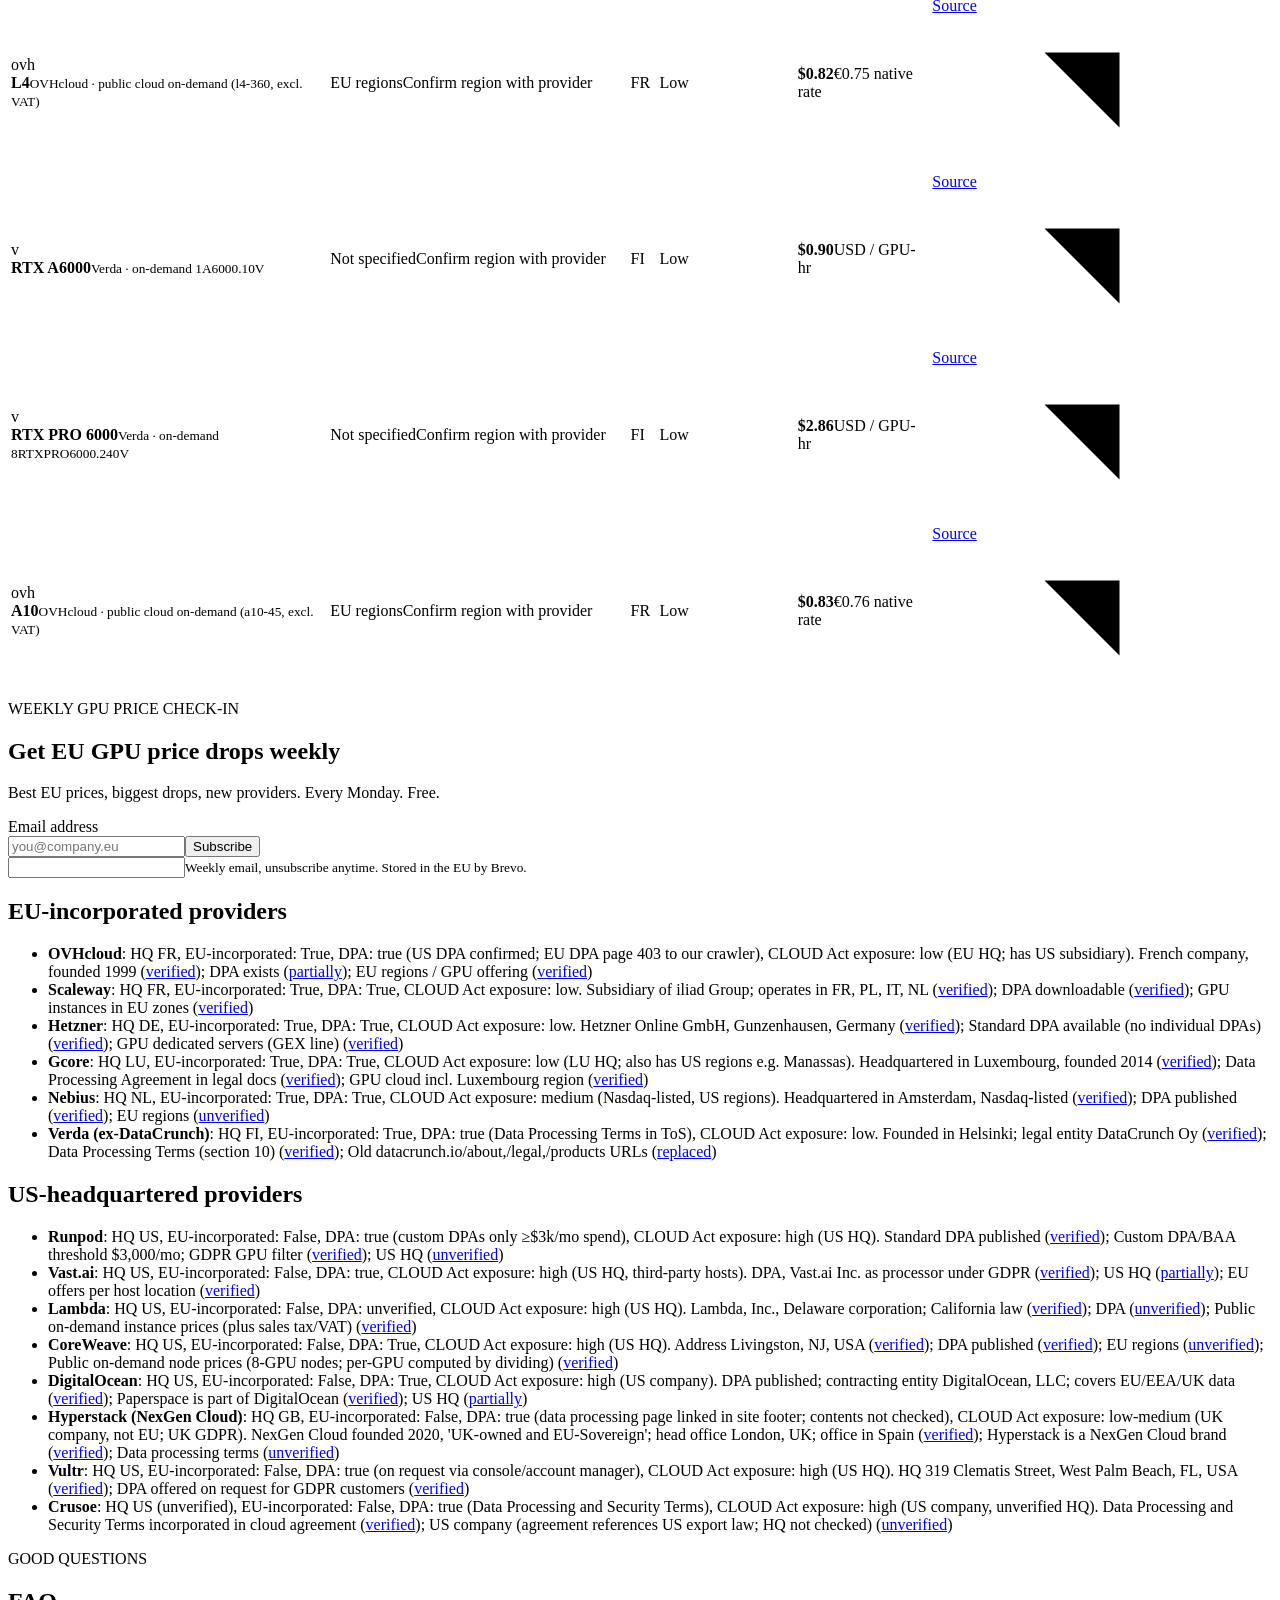
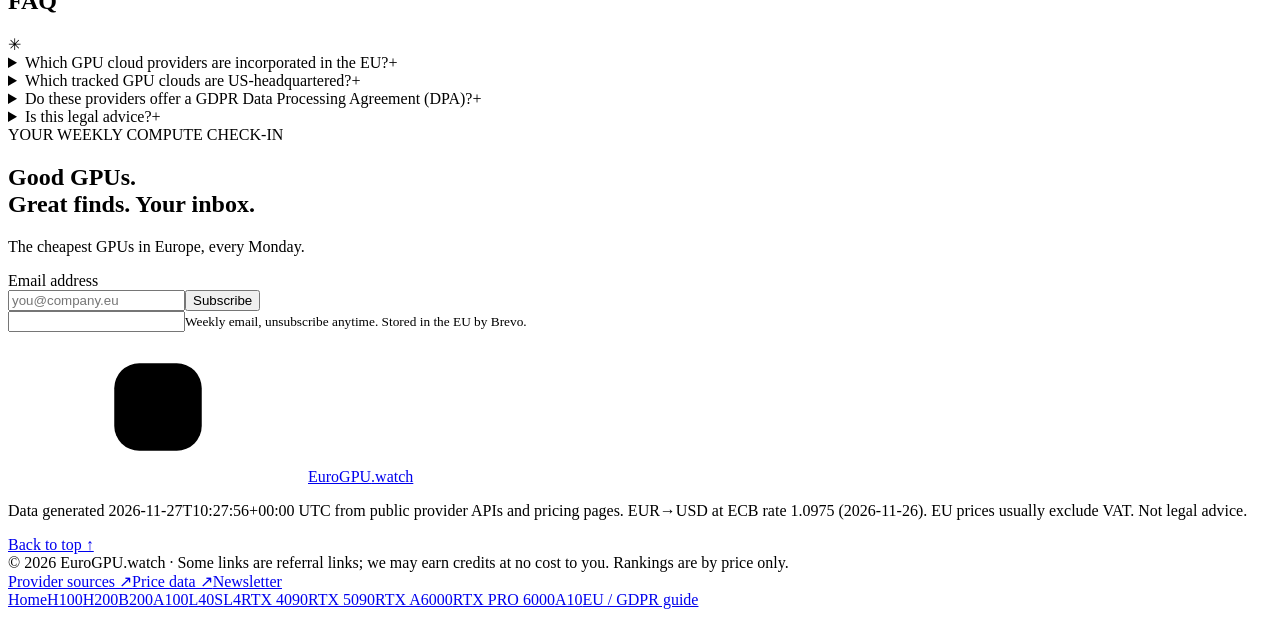
==== commit 58c23edf: "Refresh prices and pages" ====
--- a/eu-gdpr-gpu-cloud/index.html
+++ b/eu-gdpr-gpu-cloud/index.html
@@ -3,7 +3,7 @@
 <meta name="description" content="Compare EU-incorporated vs US-headquartered GPU clouds: DPA availability, CLOUD Act exposure and live cheapest EU GPU prices, all with sources.">
 <link rel="canonical" href="https://paubuilds.github.io/eurogpu-watch/eu-gdpr-gpu-cloud/">
 <meta property="og:type" content="website"><meta property="og:site_name" content="EuroGPU.watch"><meta property="og:title" content="EU GDPR GPU cloud – DPA &amp; CLOUD Act comparison with live prices | EuroGPU.watch"><meta property="og:description" content="Compare EU-incorporated vs US-headquartered GPU clouds: DPA availability, CLOUD Act exposure and live cheapest EU GPU prices, all with sources."><meta property="og:url" content="https://paubuilds.github.io/eurogpu-watch/eu-gdpr-gpu-cloud/"><meta name="twitter:card" content="summary">
-<script type="application/ld+json">{"@context": "https://schema.org", "@type": "Dataset", "name": "EU GPU cloud prices and compliance", "description": "Compare EU-incorporated vs US-headquartered GPU clouds: DPA availability, CLOUD Act exposure and live cheapest EU GPU prices, all with sources.", "url": "https://paubuilds.github.io/eurogpu-watch/eu-gdpr-gpu-cloud/", "dateModified": "2026-11-27T01:56:14+00:00", "creator": {"@type": "Organization", "name": "EuroGPU.watch", "url": "https://paubuilds.github.io/eurogpu-watch/"}, "isAccessibleForFree": true, "distribution": [{"@type": "DataDownload", "encodingFormat": "application/json", "contentUrl": "https://paubuilds.github.io/eurogpu-watch/data/prices.json"}], "variableMeasured": "GPU rental price per GPU-hour (USD; EUR converted at ECB reference rate)"}</script>
+<script type="application/ld+json">{"@context": "https://schema.org", "@type": "Dataset", "name": "EU GPU cloud prices and compliance", "description": "Compare EU-incorporated vs US-headquartered GPU clouds: DPA availability, CLOUD Act exposure and live cheapest EU GPU prices, all with sources.", "url": "https://paubuilds.github.io/eurogpu-watch/eu-gdpr-gpu-cloud/", "dateModified": "2026-11-27T10:27:56+00:00", "creator": {"@type": "Organization", "name": "EuroGPU.watch", "url": "https://paubuilds.github.io/eurogpu-watch/"}, "isAccessibleForFree": true, "distribution": [{"@type": "DataDownload", "encodingFormat": "application/json", "contentUrl": "https://paubuilds.github.io/eurogpu-watch/data/prices.json"}], "variableMeasured": "GPU rental price per GPU-hour (USD; EUR converted at ECB reference rate)"}</script>
 <script type="application/ld+json">{"@context": "https://schema.org", "@type": "FAQPage", "mainEntity": [{"@type": "Question", "name": "Which GPU cloud providers are incorporated in the EU?", "acceptedAnswer": {"@type": "Answer", "text": "Tracked EU-incorporated providers: OVHcloud (FR), Scaleway (FR), Hetzner (DE), Gcore (LU), Nebius (NL), Verda (ex-DataCrunch) (FI). Each claim links to the provider's own page."}}, {"@type": "Question", "name": "Which tracked GPU clouds are US-headquartered?", "acceptedAnswer": {"@type": "Answer", "text": "Runpod, Vast.ai, Lambda, CoreWeave, DigitalOcean, Hyperstack (NexGen Cloud), Vultr, Crusoe. US-headquartered companies are subject to the US CLOUD Act regardless of where data is stored."}}, {"@type": "Question", "name": "Do these providers offer a GDPR Data Processing Agreement (DPA)?", "acceptedAnswer": {"@type": "Answer", "text": "See the DPA field per provider below; each is linked to the source we checked, and claims we could not confirm are marked unverified."}}, {"@type": "Question", "name": "Is this legal advice?", "acceptedAnswer": {"@type": "Answer", "text": "No. It is a factual summary of public provider documents. Check the linked sources and consult your DPO or lawyer."}}]}</script>
 <link rel="icon" type="image/svg+xml" href="/eurogpu-watch/assets/favicon.svg"><link rel="stylesheet" href="/eurogpu-watch/assets/style.css"><link rel="stylesheet" href="/eurogpu-watch/assets/pages.css"></head><body>
 <svg class="icon-library"  xmlns="http://www.w3.org/2000/svg" aria-hidden="true"><defs>
@@ -17,12 +17,12 @@
 <div class="hero-shell page-shell" id="top"><header class="site-header wrap"><a class="brand" href="/eurogpu-watch/" aria-label="EuroGPU.watch home"><span class="brand-mark"><svg><use href="#chip"/></svg></span><span>EuroGPU<span class="brand-light">.watch</span></span></a>
 <nav aria-label="Main navigation"><a href="/eurogpu-watch/#explore">GPU prices</a><a href="/eurogpu-watch/gpu/h100/">H100</a><a href="/eurogpu-watch/gpu/a100/">A100</a><a href="/eurogpu-watch/gpu/l40s/">L40S</a><a href="/eurogpu-watch/eu-gdpr-gpu-cloud/">EU &amp; GDPR guide</a><a href="#nl-email-card">Newsletter</a></nav>
 <a class="button nav-button" href="/eurogpu-watch/#explore">All prices <svg><use href="#arrow"/></svg></a><button class="menu-toggle" aria-label="Open navigation" aria-expanded="false"><span></span><span></span></button></header>
-<section class="page-hero wrap"><p class="hero-overline">LIVE · UPDATED 2026-11-27 01:56 UTC</p><h1>EU / GDPR GPU cloud: providers, DPAs and CLOUD Act exposure</h1><p class="page-lede">A source-linked comparison of GPU cloud providers by EU incorporation, DPA availability and US CLOUD Act exposure, with live prices.</p></section></div>
-<main class="page-body wrap"><h2>Cheapest EU price per GPU model</h2><div class="comparison"><div class="table-scroll"><table><thead><tr><th>GPU / Provider</th><th>Location</th><th>HQ</th><th>CLOUD Act exposure</th><th>Price / GPU-hr</th><th><span class="sr-only">Actions</span></th></tr></thead><tbody><tr><td><div class="gpu-cell"><span class="provider-icon gcore" aria-hidden="true">G</span><div><strong>H100 SXM</strong><small>Gcore · GPU cloud bare-metal (per GPU, excl. VAT)</small></div></div></td><td><div class="location-cell">Includes Luxembourg<span>Confirm region with provider</span></div></td><td><span class="hq"><span class="hq-code">LU</span></span></td><td><span class="exposure low" title="low (LU HQ; also has US regions e.g. Manassas)">Low</span></td><td><strong class="offer-price">$3.00</strong><span class="native-price">€2.73 native rate</span></td><td><div class="row-actions"><a class="source-link" href="https://gcore.com/pricing/ai" rel="nofollow noopener" target="_blank" title="Fetched 2026-11-27T01:56:13+00:00">Source</a><a class="rent-link" href="https://gcore.com/pricing/ai" target="_blank" rel="nofollow noopener" aria-label="Rent at Gcore"><svg><use href="#external"/></svg></a></div></td></tr><tr><td><div class="gpu-cell"><span class="provider-icon gcore" aria-hidden="true">G</span><div><strong>H200 SXM</strong><small>Gcore · GPU cloud bare-metal (per GPU, excl. VAT)</small></div></div></td><td><div class="location-cell">Includes Luxembourg<span>Confirm region with provider</span></div></td><td><span class="hq"><span class="hq-code">LU</span></span></td><td><span class="exposure low" title="low (LU HQ; also has US regions e.g. Manassas)">Low</span></td><td><strong class="offer-price">$3.49</strong><span class="native-price">€3.18 native rate</span></td><td><div class="row-actions"><a class="source-link" href="https://gcore.com/pricing/ai" rel="nofollow noopener" target="_blank" title="Fetched 2026-11-27T01:56:13+00:00">Source</a><a class="rent-link" href="https://gcore.com/pricing/ai" target="_blank" rel="nofollow noopener" aria-label="Rent at Gcore"><svg><use href="#external"/></svg></a></div></td></tr><tr><td><div class="gpu-cell"><span class="provider-icon verda" aria-hidden="true">v</span><div><strong>B200</strong><small>Verda · on-demand 4B200.120V</small></div></div></td><td><div class="location-cell">Not specified<span>Confirm region with provider</span></div></td><td><span class="hq"><span class="hq-code">FI</span></span></td><td><span class="exposure low" title="low">Low</span></td><td><strong class="offer-price">$9.60</strong><span class="native-price">USD / GPU-hr</span></td><td><div class="row-actions"><a class="source-link" href="https://api.datacrunch.io/v1/instance-types" rel="nofollow noopener" target="_blank" title="Fetched 2026-11-27T01:55:54+00:00">Source</a><a class="rent-link" href="https://verda.com/pricing" target="_blank" rel="nofollow noopener" aria-label="Rent at Verda (ex-DataCrunch)"><svg><use href="#external"/></svg></a></div></td></tr><tr><td><div class="gpu-cell"><span class="provider-icon gcore" aria-hidden="true">G</span><div><strong>A100 SXM</strong><small>Gcore · GPU cloud bare-metal (per GPU, excl. VAT)</small></div></div></td><td><div class="location-cell">Includes Luxembourg<span>Confirm region with provider</span></div></td><td><span class="hq"><span class="hq-code">LU</span></span></td><td><span class="exposure low" title="low (LU HQ; also has US regions e.g. Manassas)">Low</span></td><td><strong class="offer-price">$1.49</strong><span class="native-price">€1.36 native rate</span></td><td><div class="row-actions"><a class="source-link" href="https://gcore.com/pricing/ai" rel="nofollow noopener" target="_blank" title="Fetched 2026-11-27T01:56:13+00:00">Source</a><a class="rent-link" href="https://gcore.com/pricing/ai" target="_blank" rel="nofollow noopener" aria-label="Rent at Gcore"><svg><use href="#external"/></svg></a></div></td></tr><tr><td><div class="gpu-cell"><span class="provider-icon gcore" aria-hidden="true">G</span><div><strong>L40S PCIe</strong><small>Gcore · GPU cloud bare-metal (per GPU, excl. VAT)</small></div></div></td><td><div class="location-cell">Includes Luxembourg<span>Confirm region with provider</span></div></td><td><span class="hq"><span class="hq-code">LU</span></span></td><td><span class="exposure low" title="low (LU HQ; also has US regions e.g. Manassas)">Low</span></td><td><strong class="offer-price">$1.39</strong><span class="native-price">€1.27 native rate</span></td><td><div class="row-actions"><a class="source-link" href="https://gcore.com/pricing/ai" rel="nofollow noopener" target="_blank" title="Fetched 2026-11-27T01:56:13+00:00">Source</a><a class="rent-link" href="https://gcore.com/pricing/ai" target="_blank" rel="nofollow noopener" aria-label="Rent at Gcore"><svg><use href="#external"/></svg></a></div></td></tr><tr><td><div class="gpu-cell"><span class="provider-icon ovhcloud" aria-hidden="true">ovh</span><div><strong>L4</strong><small>OVHcloud · public cloud on-demand (l4-360, excl. VAT)</small></div></div></td><td><div class="location-cell">EU regions<span>Confirm region with provider</span></div></td><td><span class="hq"><span class="hq-code">FR</span></span></td><td><span class="exposure low" title="low (EU HQ; has US subsidiary)">Low</span></td><td><strong class="offer-price">$0.82</strong><span class="native-price">€0.75 native rate</span></td><td><div class="row-actions"><a class="source-link" href="https://eu.api.ovh.com/v1/order/catalog/public/cloud?ovhSubsidiary=FR" rel="nofollow noopener" target="_blank" title="Fetched 2026-11-27T01:55:51+00:00">Source</a><a class="rent-link" href="https://www.ovhcloud.com/en/public-cloud/prices/" target="_blank" rel="nofollow noopener" aria-label="Rent at OVHcloud"><svg><use href="#external"/></svg></a></div></td></tr><tr><td><div class="gpu-cell"><span class="provider-icon verda" aria-hidden="true">v</span><div><strong>RTX A6000</strong><small>Verda · on-demand 1A6000.10V</small></div></div></td><td><div class="location-cell">Not specified<span>Confirm region with provider</span></div></td><td><span class="hq"><span class="hq-code">FI</span></span></td><td><span class="exposure low" title="low">Low</span></td><td><strong class="offer-price">$0.90</strong><span class="native-price">USD / GPU-hr</span></td><td><div class="row-actions"><a class="source-link" href="https://api.datacrunch.io/v1/instance-types" rel="nofollow noopener" target="_blank" title="Fetched 2026-11-27T01:55:54+00:00">Source</a><a class="rent-link" href="https://verda.com/pricing" target="_blank" rel="nofollow noopener" aria-label="Rent at Verda (ex-DataCrunch)"><svg><use href="#external"/></svg></a></div></td></tr><tr><td><div class="gpu-cell"><span class="provider-icon verda" aria-hidden="true">v</span><div><strong>RTX PRO 6000</strong><small>Verda · on-demand 8RTXPRO6000.240V</small></div></div></td><td><div class="location-cell">Not specified<span>Confirm region with provider</span></div></td><td><span class="hq"><span class="hq-code">FI</span></span></td><td><span class="exposure low" title="low">Low</span></td><td><strong class="offer-price">$2.86</strong><span class="native-price">USD / GPU-hr</span></td><td><div class="row-actions"><a class="source-link" href="https://api.datacrunch.io/v1/instance-types" rel="nofollow noopener" target="_blank" title="Fetched 2026-11-27T01:55:54+00:00">Source</a><a class="rent-link" href="https://verda.com/pricing" target="_blank" rel="nofollow noopener" aria-label="Rent at Verda (ex-DataCrunch)"><svg><use href="#external"/></svg></a></div></td></tr><tr><td><div class="gpu-cell"><span class="provider-icon ovhcloud" aria-hidden="true">ovh</span><div><strong>A10</strong><small>OVHcloud · public cloud on-demand (a10-45, excl. VAT)</small></div></div></td><td><div class="location-cell">EU regions<span>Confirm region with provider</span></div></td><td><span class="hq"><span class="hq-code">FR</span></span></td><td><span class="exposure low" title="low (EU HQ; has US subsidiary)">Low</span></td><td><strong class="offer-price">$0.83</strong><span class="native-price">€0.76 native rate</span></td><td><div class="row-actions"><a class="source-link" href="https://eu.api.ovh.com/v1/order/catalog/public/cloud?ovhSubsidiary=FR" rel="nofollow noopener" target="_blank" title="Fetched 2026-11-27T01:55:51+00:00">Source</a><a class="rent-link" href="https://www.ovhcloud.com/en/public-cloud/prices/" target="_blank" rel="nofollow noopener" aria-label="Rent at OVHcloud"><svg><use href="#external"/></svg></a></div></td></tr></tbody></table></div></div><aside class="nl-card" aria-label="Newsletter signup"><div><div class="eyebrow">WEEKLY GPU PRICE CHECK-IN</div><h2>Get EU GPU price drops weekly</h2><p>Best EU prices, biggest drops, new providers. Every Monday. Free.</p></div><form class="nl-form" action="https://9d237d23.sibforms.com/serve/[base64]" method="post" target="_blank"><label class="sr-only" for="nl-email-card">Email address</label><div class="email-field nl-field"><input id="nl-email-card" name="EMAIL" type="email" placeholder="you@company.eu" required autocomplete="email"><button type="submit" class="nl-btn">Subscribe</button></div><input type="text" name="email_address_check" class="honeypot" tabindex="-1" aria-hidden="true" autocomplete="off"><input type="hidden" name="locale" value="en"><small>Weekly email, unsubscribe anytime. Stored in the EU by Brevo.</small></form></aside><h2>EU-incorporated providers</h2><ul class="claims"><li><b>OVHcloud</b>: HQ FR, EU-incorporated: True, DPA: true (US DPA confirmed; EU DPA page 403 to our crawler), CLOUD Act exposure: low (EU HQ; has US subsidiary). French company, founded 1999 (<a href="https://www.ovhcloud.com/en/about-us/" rel=nofollow>verified</a>); DPA exists (<a href="https://us.ovhcloud.com/legal/data-processing-agreement/" rel=nofollow>partially</a>); EU regions / GPU offering (<a href="https://eu.api.ovh.com/v1/order/catalog/public/cloud?ovhSubsidiary=FR" rel=nofollow>verified</a>)</li><li><b>Scaleway</b>: HQ FR, EU-incorporated: True, DPA: True, CLOUD Act exposure: low. Subsidiary of iliad Group; operates in FR, PL, IT, NL (<a href="https://www.scaleway.com/en/about-us/" rel=nofollow>verified</a>); DPA downloadable (<a href="https://www.scaleway.com/en/contracts/" rel=nofollow>verified</a>); GPU instances in EU zones (<a href="https://api.scaleway.com/instance/v1/zones/fr-par-2/products/servers" rel=nofollow>verified</a>)</li><li><b>Hetzner</b>: HQ DE, EU-incorporated: True, DPA: True, CLOUD Act exposure: low. Hetzner Online GmbH, Gunzenhausen, Germany (<a href="https://www.hetzner.com/legal/legal-notice/" rel=nofollow>verified</a>); Standard DPA available (no individual DPAs) (<a href="https://docs.hetzner.com/general/general-terms-and-conditions/data-privacy-faq/" rel=nofollow>verified</a>); GPU dedicated servers (GEX line) (<a href="https://www.hetzner.com/dedicated-rootserver/matrix-gpu/" rel=nofollow>verified</a>)</li><li><b>Gcore</b>: HQ LU, EU-incorporated: True, DPA: True, CLOUD Act exposure: low (LU HQ; also has US regions e.g. Manassas). Headquartered in Luxembourg, founded 2014 (<a href="https://gcore.com/about" rel=nofollow>verified</a>); Data Processing Agreement in legal docs (<a href="https://gcore.com/legal" rel=nofollow>verified</a>); GPU cloud incl. Luxembourg region (<a href="https://gcore.com/pricing/ai" rel=nofollow>verified</a>)</li><li><b>Nebius</b>: HQ NL, EU-incorporated: True, DPA: True, CLOUD Act exposure: medium (Nasdaq-listed, US regions). Headquartered in Amsterdam, Nasdaq-listed (<a href="https://nebius.com/about" rel=nofollow>verified</a>); DPA published (<a href="https://docs.nebius.com/legal" rel=nofollow>verified</a>); EU regions (<a href="https://nebius.com/prices" rel=nofollow>unverified</a>)</li><li><b>Verda (ex-DataCrunch)</b>: HQ FI, EU-incorporated: True, DPA: true (Data Processing Terms in ToS), CLOUD Act exposure: low. Founded in Helsinki; legal entity DataCrunch Oy (<a href="https://verda.com/company" rel=nofollow>verified</a>); Data Processing Terms (section 10) (<a href="https://verda.com/terms-and-conditions" rel=nofollow>verified</a>); Old datacrunch.io/about,/legal,/products URLs (<a href="https://verda.com/pricing" rel=nofollow>replaced</a>)</li></ul><h2>US-headquartered providers</h2><ul class="claims"><li><b>Runpod</b>: HQ US, EU-incorporated: False, DPA: true (custom DPAs only ≥$3k/mo spend), CLOUD Act exposure: high (US HQ). Standard DPA published (<a href="https://www.runpod.io/legal/data-processing-agreement" rel=nofollow>verified</a>); Custom DPA/BAA threshold $3,000/mo; GDPR GPU filter (<a href="https://contact.runpod.io/hc/en-us/articles/50120688006163-How-to-Find-HIPAA-GDPR-Compliant-GPUs-on-Runpod-and-Understand-BAA-Policy" rel=nofollow>verified</a>); US HQ (<a href="https://www.runpod.io/legal/data-processing-agreement" rel=nofollow>unverified</a>)</li><li><b>Vast.ai</b>: HQ US, EU-incorporated: False, DPA: true, CLOUD Act exposure: high (US HQ, third-party hosts). DPA, Vast.ai Inc. as processor under GDPR (<a href="https://vast.ai/data-processing-agreement" rel=nofollow>verified</a>); US HQ (<a href="https://vast.ai/privacy" rel=nofollow>partially</a>); EU offers per host location (<a href="https://console.vast.ai/api/v0/bundles/" rel=nofollow>verified</a>)</li><li><b>Lambda</b>: HQ US, EU-incorporated: False, DPA: unverified, CLOUD Act exposure: high (US HQ). Lambda, Inc., Delaware corporation; California law (<a href="https://lambda.ai/legal/terms-of-service" rel=nofollow>verified</a>); DPA (<a href="https://lambda.ai/legal/privacy-policy" rel=nofollow>unverified</a>); Public on-demand instance prices (plus sales tax/VAT) (<a href="https://lambda.ai/pricing" rel=nofollow>verified</a>)</li><li><b>CoreWeave</b>: HQ US, EU-incorporated: False, DPA: True, CLOUD Act exposure: high (US HQ). Address Livingston, NJ, USA (<a href="https://www.coreweave.com/pricing" rel=nofollow>verified</a>); DPA published (<a href="https://docs.coreweave.com/policies/terms-of-service/data-processing-agreement" rel=nofollow>verified</a>); EU regions (<a href="https://docs.coreweave.com/policies/terms-of-service" rel=nofollow>unverified</a>); Public on-demand node prices (8-GPU nodes; per-GPU computed by dividing) (<a href="https://www.coreweave.com/pricing" rel=nofollow>verified</a>)</li><li><b>DigitalOcean</b>: HQ US, EU-incorporated: False, DPA: True, CLOUD Act exposure: high (US company). DPA published; contracting entity DigitalOcean, LLC; covers EU/EEA/UK data (<a href="https://www.digitalocean.com/legal/data-processing-agreement" rel=nofollow>verified</a>); Paperspace is part of DigitalOcean (<a href="https://www.paperspace.com/pricing" rel=nofollow>verified</a>); US HQ (<a href="https://www.digitalocean.com/legal/data-processing-agreement" rel=nofollow>partially</a>)</li><li><b>Hyperstack (NexGen Cloud)</b>: HQ GB, EU-incorporated: False, DPA: true (data processing page linked in site footer; contents not checked), CLOUD Act exposure: low-medium (UK company, not EU; UK GDPR). NexGen Cloud founded 2020, &#x27;UK-owned and EU-Sovereign&#x27;; head office London, UK; office in Spain (<a href="https://www.nexgencloud.com/about" rel=nofollow>verified</a>); Hyperstack is a NexGen Cloud brand (<a href="https://www.hyperstack.cloud/gpu-pricing" rel=nofollow>verified</a>); Data processing terms (<a href="https://www.hyperstack.cloud/data-processing" rel=nofollow>unverified</a>)</li><li><b>Vultr</b>: HQ US, EU-incorporated: False, DPA: true (on request via console/account manager), CLOUD Act exposure: high (US HQ). HQ 319 Clematis Street, West Palm Beach, FL, USA (<a href="https://www.vultr.com/company/contact/" rel=nofollow>verified</a>); DPA offered on request for GDPR customers (<a href="https://docs.vultr.com/support/platform/compliance/does-vultr-offer-a-data-processing-addendum" rel=nofollow>verified</a>)</li><li><b>Crusoe</b>: HQ US (unverified), EU-incorporated: False, DPA: true (Data Processing and Security Terms), CLOUD Act exposure: high (US company, unverified HQ). Data Processing and Security Terms incorporated in cloud agreement (<a href="https://legal.crusoe.ai/" rel=nofollow>verified</a>); US company (agreement references US export law; HQ not checked) (<a href="https://legal.crusoe.ai/" rel=nofollow>unverified</a>)</li></ul><section class="faq page-faq" aria-labelledby="faq-title"><div><div class="eyebrow">GOOD QUESTIONS</div><h2 id="faq-title">FAQ</h2><span class="faq-asterisk" aria-hidden="true">✳</span></div><div class="faq-items"><details><summary>Which GPU cloud providers are incorporated in the EU?<span>+</span></summary><p>Tracked EU-incorporated providers: OVHcloud (FR), Scaleway (FR), Hetzner (DE), Gcore (LU), Nebius (NL), Verda (ex-DataCrunch) (FI). Each claim links to the provider's own page.</p></details><details><summary>Which tracked GPU clouds are US-headquartered?<span>+</span></summary><p>Runpod, Vast.ai, Lambda, CoreWeave, DigitalOcean, Hyperstack (NexGen Cloud), Vultr, Crusoe. US-headquartered companies are subject to the US CLOUD Act regardless of where data is stored.</p></details><details><summary>Do these providers offer a GDPR Data Processing Agreement (DPA)?<span>+</span></summary><p>See the DPA field per provider below; each is linked to the source we checked, and claims we could not confirm are marked unverified.</p></details><details><summary>Is this legal advice?<span>+</span></summary><p>No. It is a factual summary of public provider documents. Check the linked sources and consult your DPO or lawyer.</p></details></div></section></main>
+<section class="page-hero wrap"><p class="hero-overline">LIVE · UPDATED 2026-11-27 10:27 UTC</p><h1>EU / GDPR GPU cloud: providers, DPAs and CLOUD Act exposure</h1><p class="page-lede">A source-linked comparison of GPU cloud providers by EU incorporation, DPA availability and US CLOUD Act exposure, with live prices.</p></section></div>
+<main class="page-body wrap"><h2>Cheapest EU price per GPU model</h2><div class="comparison"><div class="table-scroll"><table><thead><tr><th>GPU / Provider</th><th>Location</th><th>HQ</th><th>CLOUD Act exposure</th><th>Price / GPU-hr</th><th><span class="sr-only">Actions</span></th></tr></thead><tbody><tr><td><div class="gpu-cell"><span class="provider-icon gcore" aria-hidden="true">G</span><div><strong>H100 SXM</strong><small>Gcore · GPU cloud bare-metal (per GPU, excl. VAT)</small></div></div></td><td><div class="location-cell">Includes Luxembourg<span>Confirm region with provider</span></div></td><td><span class="hq"><span class="hq-code">LU</span></span></td><td><span class="exposure low" title="low (LU HQ; also has US regions e.g. Manassas)">Low</span></td><td><strong class="offer-price">$3.00</strong><span class="native-price">€2.73 native rate</span></td><td><div class="row-actions"><a class="source-link" href="https://gcore.com/pricing/ai" rel="nofollow noopener" target="_blank" title="Fetched 2026-11-27T10:27:55+00:00">Source</a><a class="rent-link" href="https://gcore.com/pricing/ai" target="_blank" rel="nofollow noopener" aria-label="Rent at Gcore"><svg><use href="#external"/></svg></a></div></td></tr><tr><td><div class="gpu-cell"><span class="provider-icon gcore" aria-hidden="true">G</span><div><strong>H200 SXM</strong><small>Gcore · GPU cloud bare-metal (per GPU, excl. VAT)</small></div></div></td><td><div class="location-cell">Includes Luxembourg<span>Confirm region with provider</span></div></td><td><span class="hq"><span class="hq-code">LU</span></span></td><td><span class="exposure low" title="low (LU HQ; also has US regions e.g. Manassas)">Low</span></td><td><strong class="offer-price">$3.49</strong><span class="native-price">€3.18 native rate</span></td><td><div class="row-actions"><a class="source-link" href="https://gcore.com/pricing/ai" rel="nofollow noopener" target="_blank" title="Fetched 2026-11-27T10:27:55+00:00">Source</a><a class="rent-link" href="https://gcore.com/pricing/ai" target="_blank" rel="nofollow noopener" aria-label="Rent at Gcore"><svg><use href="#external"/></svg></a></div></td></tr><tr><td><div class="gpu-cell"><span class="provider-icon verda" aria-hidden="true">v</span><div><strong>B200</strong><small>Verda · on-demand 4B200.120V</small></div></div></td><td><div class="location-cell">Not specified<span>Confirm region with provider</span></div></td><td><span class="hq"><span class="hq-code">FI</span></span></td><td><span class="exposure low" title="low">Low</span></td><td><strong class="offer-price">$9.60</strong><span class="native-price">USD / GPU-hr</span></td><td><div class="row-actions"><a class="source-link" href="https://api.datacrunch.io/v1/instance-types" rel="nofollow noopener" target="_blank" title="Fetched 2026-11-27T10:27:46+00:00">Source</a><a class="rent-link" href="https://verda.com/pricing" target="_blank" rel="nofollow noopener" aria-label="Rent at Verda (ex-DataCrunch)"><svg><use href="#external"/></svg></a></div></td></tr><tr><td><div class="gpu-cell"><span class="provider-icon gcore" aria-hidden="true">G</span><div><strong>A100 SXM</strong><small>Gcore · GPU cloud bare-metal (per GPU, excl. VAT)</small></div></div></td><td><div class="location-cell">Includes Luxembourg<span>Confirm region with provider</span></div></td><td><span class="hq"><span class="hq-code">LU</span></span></td><td><span class="exposure low" title="low (LU HQ; also has US regions e.g. Manassas)">Low</span></td><td><strong class="offer-price">$1.49</strong><span class="native-price">€1.36 native rate</span></td><td><div class="row-actions"><a class="source-link" href="https://gcore.com/pricing/ai" rel="nofollow noopener" target="_blank" title="Fetched 2026-11-27T10:27:55+00:00">Source</a><a class="rent-link" href="https://gcore.com/pricing/ai" target="_blank" rel="nofollow noopener" aria-label="Rent at Gcore"><svg><use href="#external"/></svg></a></div></td></tr><tr><td><div class="gpu-cell"><span class="provider-icon gcore" aria-hidden="true">G</span><div><strong>L40S PCIe</strong><small>Gcore · GPU cloud bare-metal (per GPU, excl. VAT)</small></div></div></td><td><div class="location-cell">Includes Luxembourg<span>Confirm region with provider</span></div></td><td><span class="hq"><span class="hq-code">LU</span></span></td><td><span class="exposure low" title="low (LU HQ; also has US regions e.g. Manassas)">Low</span></td><td><strong class="offer-price">$1.39</strong><span class="native-price">€1.27 native rate</span></td><td><div class="row-actions"><a class="source-link" href="https://gcore.com/pricing/ai" rel="nofollow noopener" target="_blank" title="Fetched 2026-11-27T10:27:55+00:00">Source</a><a class="rent-link" href="https://gcore.com/pricing/ai" target="_blank" rel="nofollow noopener" aria-label="Rent at Gcore"><svg><use href="#external"/></svg></a></div></td></tr><tr><td><div class="gpu-cell"><span class="provider-icon ovhcloud" aria-hidden="true">ovh</span><div><strong>L4</strong><small>OVHcloud · public cloud on-demand (l4-360, excl. VAT)</small></div></div></td><td><div class="location-cell">EU regions<span>Confirm region with provider</span></div></td><td><span class="hq"><span class="hq-code">FR</span></span></td><td><span class="exposure low" title="low (EU HQ; has US subsidiary)">Low</span></td><td><strong class="offer-price">$0.82</strong><span class="native-price">€0.75 native rate</span></td><td><div class="row-actions"><a class="source-link" href="https://eu.api.ovh.com/v1/order/catalog/public/cloud?ovhSubsidiary=FR" rel="nofollow noopener" target="_blank" title="Fetched 2026-11-27T10:27:44+00:00">Source</a><a class="rent-link" href="https://www.ovhcloud.com/en/public-cloud/prices/" target="_blank" rel="nofollow noopener" aria-label="Rent at OVHcloud"><svg><use href="#external"/></svg></a></div></td></tr><tr><td><div class="gpu-cell"><span class="provider-icon verda" aria-hidden="true">v</span><div><strong>RTX A6000</strong><small>Verda · on-demand 1A6000.10V</small></div></div></td><td><div class="location-cell">Not specified<span>Confirm region with provider</span></div></td><td><span class="hq"><span class="hq-code">FI</span></span></td><td><span class="exposure low" title="low">Low</span></td><td><strong class="offer-price">$0.90</strong><span class="native-price">USD / GPU-hr</span></td><td><div class="row-actions"><a class="source-link" href="https://api.datacrunch.io/v1/instance-types" rel="nofollow noopener" target="_blank" title="Fetched 2026-11-27T10:27:46+00:00">Source</a><a class="rent-link" href="https://verda.com/pricing" target="_blank" rel="nofollow noopener" aria-label="Rent at Verda (ex-DataCrunch)"><svg><use href="#external"/></svg></a></div></td></tr><tr><td><div class="gpu-cell"><span class="provider-icon verda" aria-hidden="true">v</span><div><strong>RTX PRO 6000</strong><small>Verda · on-demand 8RTXPRO6000.240V</small></div></div></td><td><div class="location-cell">Not specified<span>Confirm region with provider</span></div></td><td><span class="hq"><span class="hq-code">FI</span></span></td><td><span class="exposure low" title="low">Low</span></td><td><strong class="offer-price">$2.86</strong><span class="native-price">USD / GPU-hr</span></td><td><div class="row-actions"><a class="source-link" href="https://api.datacrunch.io/v1/instance-types" rel="nofollow noopener" target="_blank" title="Fetched 2026-11-27T10:27:46+00:00">Source</a><a class="rent-link" href="https://verda.com/pricing" target="_blank" rel="nofollow noopener" aria-label="Rent at Verda (ex-DataCrunch)"><svg><use href="#external"/></svg></a></div></td></tr><tr><td><div class="gpu-cell"><span class="provider-icon ovhcloud" aria-hidden="true">ovh</span><div><strong>A10</strong><small>OVHcloud · public cloud on-demand (a10-45, excl. VAT)</small></div></div></td><td><div class="location-cell">EU regions<span>Confirm region with provider</span></div></td><td><span class="hq"><span class="hq-code">FR</span></span></td><td><span class="exposure low" title="low (EU HQ; has US subsidiary)">Low</span></td><td><strong class="offer-price">$0.83</strong><span class="native-price">€0.76 native rate</span></td><td><div class="row-actions"><a class="source-link" href="https://eu.api.ovh.com/v1/order/catalog/public/cloud?ovhSubsidiary=FR" rel="nofollow noopener" target="_blank" title="Fetched 2026-11-27T10:27:44+00:00">Source</a><a class="rent-link" href="https://www.ovhcloud.com/en/public-cloud/prices/" target="_blank" rel="nofollow noopener" aria-label="Rent at OVHcloud"><svg><use href="#external"/></svg></a></div></td></tr></tbody></table></div></div><aside class="nl-card" aria-label="Newsletter signup"><div><div class="eyebrow">WEEKLY GPU PRICE CHECK-IN</div><h2>Get EU GPU price drops weekly</h2><p>Best EU prices, biggest drops, new providers. Every Monday. Free.</p></div><form class="nl-form" action="https://9d237d23.sibforms.com/serve/[base64]" method="post" target="_blank"><label class="sr-only" for="nl-email-card">Email address</label><div class="email-field nl-field"><input id="nl-email-card" name="EMAIL" type="email" placeholder="you@company.eu" required autocomplete="email"><button type="submit" class="nl-btn">Subscribe</button></div><input type="text" name="email_address_check" class="honeypot" tabindex="-1" aria-hidden="true" autocomplete="off"><input type="hidden" name="locale" value="en"><small>Weekly email, unsubscribe anytime. Stored in the EU by Brevo.</small></form></aside><h2>EU-incorporated providers</h2><ul class="claims"><li><b>OVHcloud</b>: HQ FR, EU-incorporated: True, DPA: true (US DPA confirmed; EU DPA page 403 to our crawler), CLOUD Act exposure: low (EU HQ; has US subsidiary). French company, founded 1999 (<a href="https://www.ovhcloud.com/en/about-us/" rel=nofollow>verified</a>); DPA exists (<a href="https://us.ovhcloud.com/legal/data-processing-agreement/" rel=nofollow>partially</a>); EU regions / GPU offering (<a href="https://eu.api.ovh.com/v1/order/catalog/public/cloud?ovhSubsidiary=FR" rel=nofollow>verified</a>)</li><li><b>Scaleway</b>: HQ FR, EU-incorporated: True, DPA: True, CLOUD Act exposure: low. Subsidiary of iliad Group; operates in FR, PL, IT, NL (<a href="https://www.scaleway.com/en/about-us/" rel=nofollow>verified</a>); DPA downloadable (<a href="https://www.scaleway.com/en/contracts/" rel=nofollow>verified</a>); GPU instances in EU zones (<a href="https://api.scaleway.com/instance/v1/zones/fr-par-2/products/servers" rel=nofollow>verified</a>)</li><li><b>Hetzner</b>: HQ DE, EU-incorporated: True, DPA: True, CLOUD Act exposure: low. Hetzner Online GmbH, Gunzenhausen, Germany (<a href="https://www.hetzner.com/legal/legal-notice/" rel=nofollow>verified</a>); Standard DPA available (no individual DPAs) (<a href="https://docs.hetzner.com/general/general-terms-and-conditions/data-privacy-faq/" rel=nofollow>verified</a>); GPU dedicated servers (GEX line) (<a href="https://www.hetzner.com/dedicated-rootserver/matrix-gpu/" rel=nofollow>verified</a>)</li><li><b>Gcore</b>: HQ LU, EU-incorporated: True, DPA: True, CLOUD Act exposure: low (LU HQ; also has US regions e.g. Manassas). Headquartered in Luxembourg, founded 2014 (<a href="https://gcore.com/about" rel=nofollow>verified</a>); Data Processing Agreement in legal docs (<a href="https://gcore.com/legal" rel=nofollow>verified</a>); GPU cloud incl. Luxembourg region (<a href="https://gcore.com/pricing/ai" rel=nofollow>verified</a>)</li><li><b>Nebius</b>: HQ NL, EU-incorporated: True, DPA: True, CLOUD Act exposure: medium (Nasdaq-listed, US regions). Headquartered in Amsterdam, Nasdaq-listed (<a href="https://nebius.com/about" rel=nofollow>verified</a>); DPA published (<a href="https://docs.nebius.com/legal" rel=nofollow>verified</a>); EU regions (<a href="https://nebius.com/prices" rel=nofollow>unverified</a>)</li><li><b>Verda (ex-DataCrunch)</b>: HQ FI, EU-incorporated: True, DPA: true (Data Processing Terms in ToS), CLOUD Act exposure: low. Founded in Helsinki; legal entity DataCrunch Oy (<a href="https://verda.com/company" rel=nofollow>verified</a>); Data Processing Terms (section 10) (<a href="https://verda.com/terms-and-conditions" rel=nofollow>verified</a>); Old datacrunch.io/about,/legal,/products URLs (<a href="https://verda.com/pricing" rel=nofollow>replaced</a>)</li></ul><h2>US-headquartered providers</h2><ul class="claims"><li><b>Runpod</b>: HQ US, EU-incorporated: False, DPA: true (custom DPAs only ≥$3k/mo spend), CLOUD Act exposure: high (US HQ). Standard DPA published (<a href="https://www.runpod.io/legal/data-processing-agreement" rel=nofollow>verified</a>); Custom DPA/BAA threshold $3,000/mo; GDPR GPU filter (<a href="https://contact.runpod.io/hc/en-us/articles/50120688006163-How-to-Find-HIPAA-GDPR-Compliant-GPUs-on-Runpod-and-Understand-BAA-Policy" rel=nofollow>verified</a>); US HQ (<a href="https://www.runpod.io/legal/data-processing-agreement" rel=nofollow>unverified</a>)</li><li><b>Vast.ai</b>: HQ US, EU-incorporated: False, DPA: true, CLOUD Act exposure: high (US HQ, third-party hosts). DPA, Vast.ai Inc. as processor under GDPR (<a href="https://vast.ai/data-processing-agreement" rel=nofollow>verified</a>); US HQ (<a href="https://vast.ai/privacy" rel=nofollow>partially</a>); EU offers per host location (<a href="https://console.vast.ai/api/v0/bundles/" rel=nofollow>verified</a>)</li><li><b>Lambda</b>: HQ US, EU-incorporated: False, DPA: unverified, CLOUD Act exposure: high (US HQ). Lambda, Inc., Delaware corporation; California law (<a href="https://lambda.ai/legal/terms-of-service" rel=nofollow>verified</a>); DPA (<a href="https://lambda.ai/legal/privacy-policy" rel=nofollow>unverified</a>); Public on-demand instance prices (plus sales tax/VAT) (<a href="https://lambda.ai/pricing" rel=nofollow>verified</a>)</li><li><b>CoreWeave</b>: HQ US, EU-incorporated: False, DPA: True, CLOUD Act exposure: high (US HQ). Address Livingston, NJ, USA (<a href="https://www.coreweave.com/pricing" rel=nofollow>verified</a>); DPA published (<a href="https://docs.coreweave.com/policies/terms-of-service/data-processing-agreement" rel=nofollow>verified</a>); EU regions (<a href="https://docs.coreweave.com/policies/terms-of-service" rel=nofollow>unverified</a>); Public on-demand node prices (8-GPU nodes; per-GPU computed by dividing) (<a href="https://www.coreweave.com/pricing" rel=nofollow>verified</a>)</li><li><b>DigitalOcean</b>: HQ US, EU-incorporated: False, DPA: True, CLOUD Act exposure: high (US company). DPA published; contracting entity DigitalOcean, LLC; covers EU/EEA/UK data (<a href="https://www.digitalocean.com/legal/data-processing-agreement" rel=nofollow>verified</a>); Paperspace is part of DigitalOcean (<a href="https://www.paperspace.com/pricing" rel=nofollow>verified</a>); US HQ (<a href="https://www.digitalocean.com/legal/data-processing-agreement" rel=nofollow>partially</a>)</li><li><b>Hyperstack (NexGen Cloud)</b>: HQ GB, EU-incorporated: False, DPA: true (data processing page linked in site footer; contents not checked), CLOUD Act exposure: low-medium (UK company, not EU; UK GDPR). NexGen Cloud founded 2020, &#x27;UK-owned and EU-Sovereign&#x27;; head office London, UK; office in Spain (<a href="https://www.nexgencloud.com/about" rel=nofollow>verified</a>); Hyperstack is a NexGen Cloud brand (<a href="https://www.hyperstack.cloud/gpu-pricing" rel=nofollow>verified</a>); Data processing terms (<a href="https://www.hyperstack.cloud/data-processing" rel=nofollow>unverified</a>)</li><li><b>Vultr</b>: HQ US, EU-incorporated: False, DPA: true (on request via console/account manager), CLOUD Act exposure: high (US HQ). HQ 319 Clematis Street, West Palm Beach, FL, USA (<a href="https://www.vultr.com/company/contact/" rel=nofollow>verified</a>); DPA offered on request for GDPR customers (<a href="https://docs.vultr.com/support/platform/compliance/does-vultr-offer-a-data-processing-addendum" rel=nofollow>verified</a>)</li><li><b>Crusoe</b>: HQ US (unverified), EU-incorporated: False, DPA: true (Data Processing and Security Terms), CLOUD Act exposure: high (US company, unverified HQ). Data Processing and Security Terms incorporated in cloud agreement (<a href="https://legal.crusoe.ai/" rel=nofollow>verified</a>); US company (agreement references US export law; HQ not checked) (<a href="https://legal.crusoe.ai/" rel=nofollow>unverified</a>)</li></ul><section class="faq page-faq" aria-labelledby="faq-title"><div><div class="eyebrow">GOOD QUESTIONS</div><h2 id="faq-title">FAQ</h2><span class="faq-asterisk" aria-hidden="true">✳</span></div><div class="faq-items"><details><summary>Which GPU cloud providers are incorporated in the EU?<span>+</span></summary><p>Tracked EU-incorporated providers: OVHcloud (FR), Scaleway (FR), Hetzner (DE), Gcore (LU), Nebius (NL), Verda (ex-DataCrunch) (FI). Each claim links to the provider's own page.</p></details><details><summary>Which tracked GPU clouds are US-headquartered?<span>+</span></summary><p>Runpod, Vast.ai, Lambda, CoreWeave, DigitalOcean, Hyperstack (NexGen Cloud), Vultr, Crusoe. US-headquartered companies are subject to the US CLOUD Act regardless of where data is stored.</p></details><details><summary>Do these providers offer a GDPR Data Processing Agreement (DPA)?<span>+</span></summary><p>See the DPA field per provider below; each is linked to the source we checked, and claims we could not confirm are marked unverified.</p></details><details><summary>Is this legal advice?<span>+</span></summary><p>No. It is a factual summary of public provider documents. Check the linked sources and consult your DPO or lawyer.</p></details></div></section></main>
 <section class="newsletter wrap page-news" id="newsletter"><div><div class="eyebrow">YOUR WEEKLY COMPUTE CHECK-IN</div><h2>Good GPUs.<br>Great finds. Your inbox.</h2><p>The cheapest GPUs in Europe, every Monday.</p></div><form class="nl-form" action="https://9d237d23.sibforms.com/serve/[base64]" method="post" target="_blank"><label class="sr-only" for="nl-email-bottom">Email address</label><div class="email-field nl-field"><input id="nl-email-bottom" name="EMAIL" type="email" placeholder="you@company.eu" required autocomplete="email"><button type="submit" class="nl-btn">Subscribe</button></div><input type="text" name="email_address_check" class="honeypot" tabindex="-1" aria-hidden="true" autocomplete="off"><input type="hidden" name="locale" value="en"><small>Weekly email, unsubscribe anytime. Stored in the EU by Brevo.</small></form></section>
 <aside class="nl-bar" id="nl-bar" hidden aria-label="Newsletter signup"><p><strong>Cheapest EU GPUs, every Monday.</strong> <span>Free · unsubscribe anytime</span></p><form class="nl-form" action="https://9d237d23.sibforms.com/serve/[base64]" method="post" target="_blank"><label class="sr-only" for="nl-email-bar">Email address</label><div class="email-field nl-field"><input id="nl-email-bar" name="EMAIL" type="email" placeholder="you@company.eu" required autocomplete="email"><button type="submit" class="nl-btn">Subscribe</button></div><input type="text" name="email_address_check" class="honeypot" tabindex="-1" aria-hidden="true" autocomplete="off"><input type="hidden" name="locale" value="en"><small>Weekly email, unsubscribe anytime. Stored in the EU by Brevo.</small></form><button class="nl-close" type="button" aria-label="Dismiss newsletter bar">×</button></aside>
 <script src="/eurogpu-watch/assets/newsletter.js" defer></script>
-<footer class="site-footer wrap"><div class="footer-top"><a class="brand" href="/eurogpu-watch/"><span class="brand-mark"><svg><use href="#chip"/></svg></span><span>EuroGPU<span class="brand-light">.watch</span></span></a><p>Data generated 2026-11-27T01:56:14+00:00 UTC from public provider APIs and pricing pages. EUR→USD at ECB rate 1.0975 (2026-11-26). EU prices usually exclude VAT. Not legal advice.</p><a href="#top">Back to top ↑</a></div>
+<footer class="site-footer wrap"><div class="footer-top"><a class="brand" href="/eurogpu-watch/"><span class="brand-mark"><svg><use href="#chip"/></svg></span><span>EuroGPU<span class="brand-light">.watch</span></span></a><p>Data generated 2026-11-27T10:27:56+00:00 UTC from public provider APIs and pricing pages. EUR→USD at ECB rate 1.0975 (2026-11-26). EU prices usually exclude VAT. Not legal advice.</p><a href="#top">Back to top ↑</a></div>
 <div class="footer-bottom"><span>© 2026 EuroGPU.watch · Some links are referral links; we may earn credits at no cost to you. Rankings are by price only.</span><div><a href="/eurogpu-watch/providers.json">Provider sources ↗</a><a href="/eurogpu-watch/data/prices.json">Price data ↗</a><a href="/eurogpu-watch/#newsletter">Newsletter</a></div></div>
 <nav class="footer-gpus" aria-label="GPU price pages"><a href="/eurogpu-watch/">Home</a><a href="/eurogpu-watch/gpu/h100/">H100</a><a href="/eurogpu-watch/gpu/h200/">H200</a><a href="/eurogpu-watch/gpu/b200/">B200</a><a href="/eurogpu-watch/gpu/a100/">A100</a><a href="/eurogpu-watch/gpu/l40s/">L40S</a><a href="/eurogpu-watch/gpu/l4/">L4</a><a href="/eurogpu-watch/gpu/rtx-4090/">RTX 4090</a><a href="/eurogpu-watch/gpu/rtx-5090/">RTX 5090</a><a href="/eurogpu-watch/gpu/rtx-a6000/">RTX A6000</a><a href="/eurogpu-watch/gpu/rtx-pro-6000/">RTX PRO 6000</a><a href="/eurogpu-watch/gpu/a10/">A10</a><a href="/eurogpu-watch/eu-gdpr-gpu-cloud/">EU / GDPR guide</a></nav></footer>
 <script>function ago(){document.querySelectorAll('[data-ago]').forEach(function(el){var m=Math.round((Date.now()-new Date(el.dataset.ago))/60000);el.textContent='updated '+(m<1?'just now':m<60?m+' min ago':Math.floor(m/60)+' h '+(m%60)+' min ago');});}ago();setInterval(ago,30000);
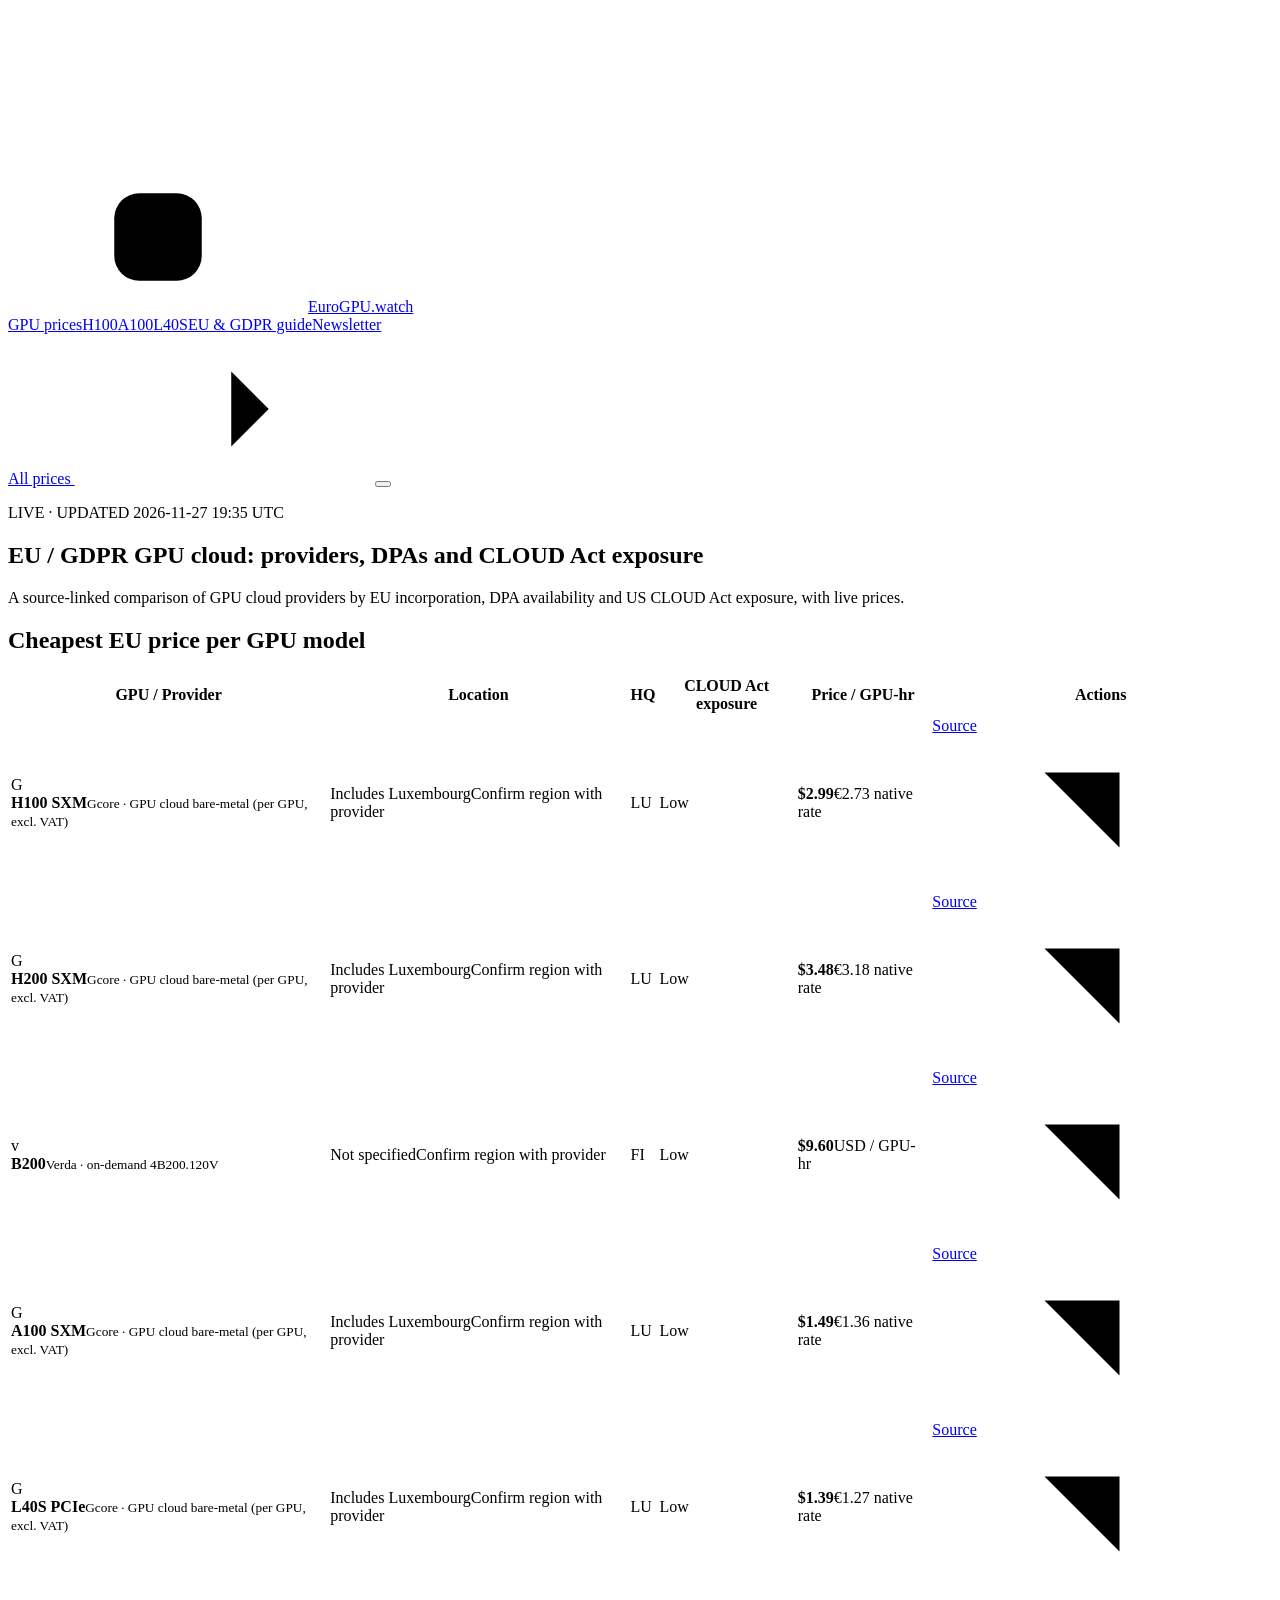
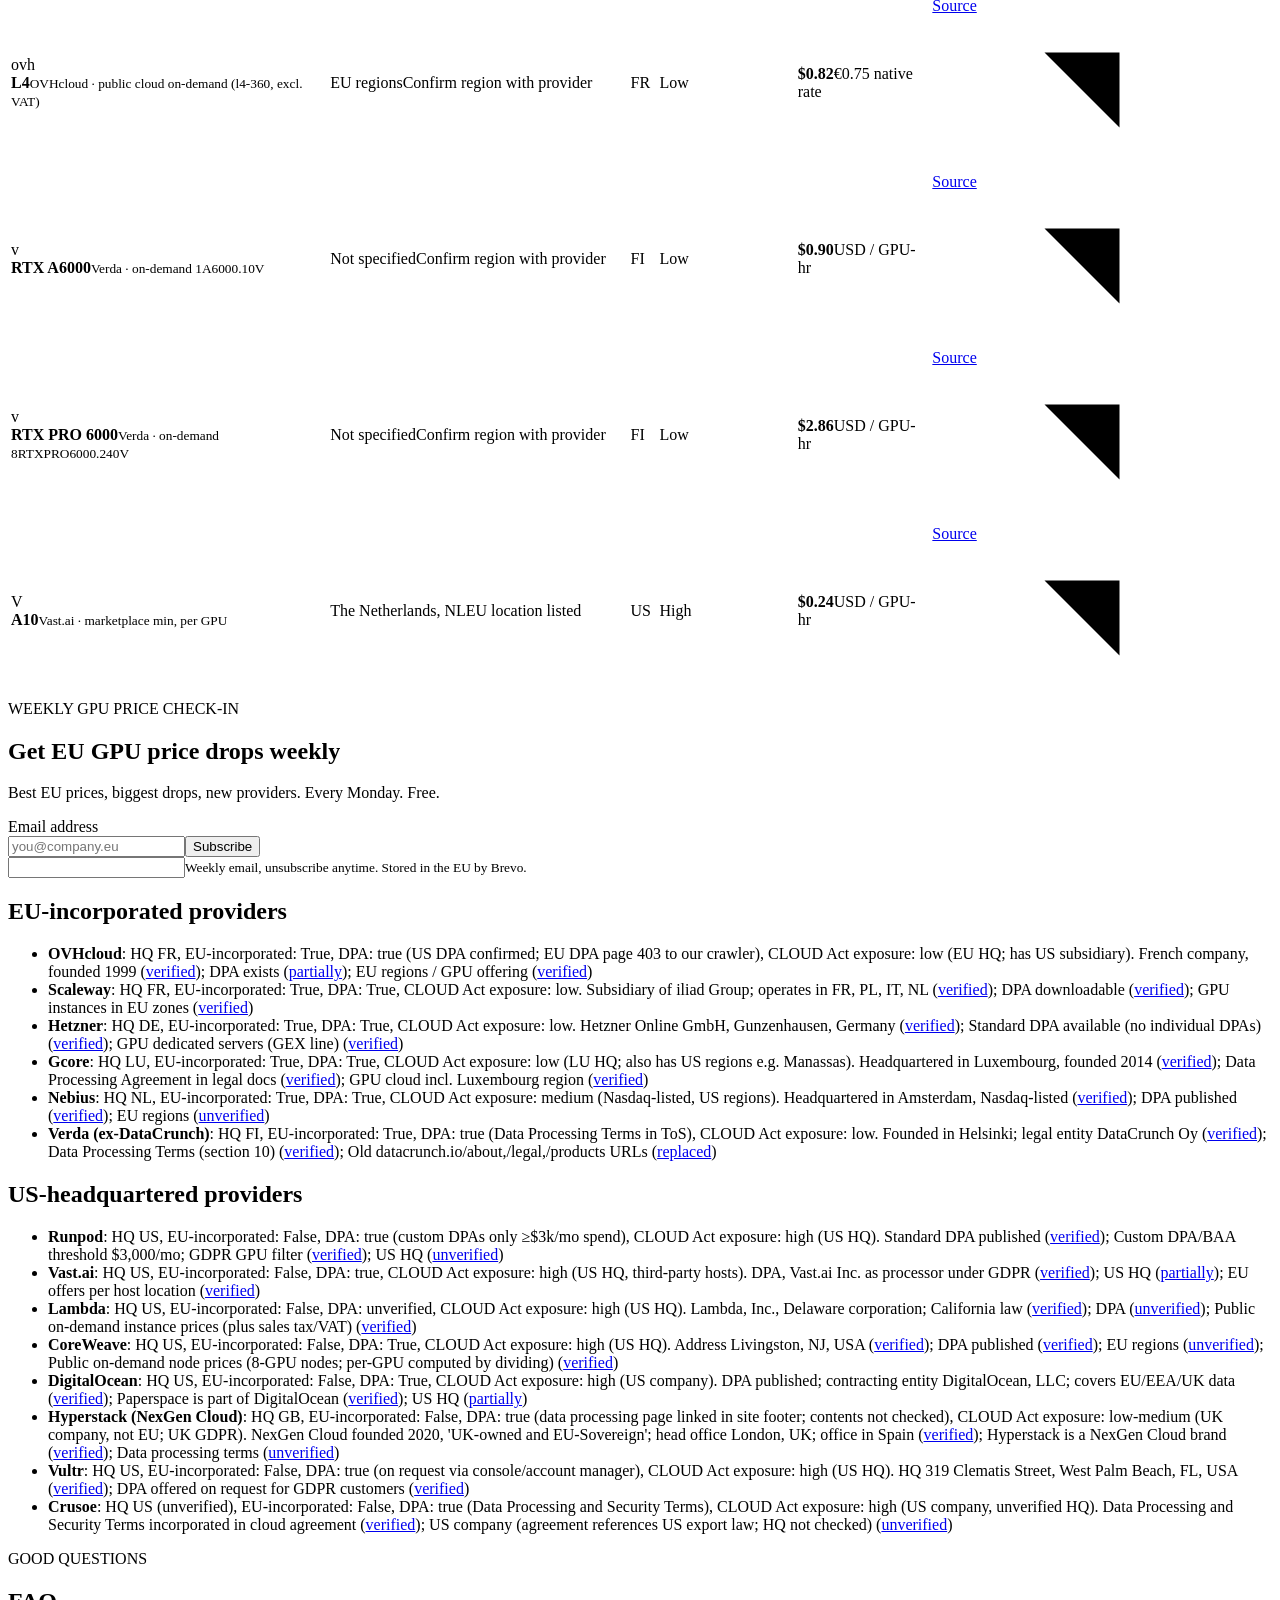
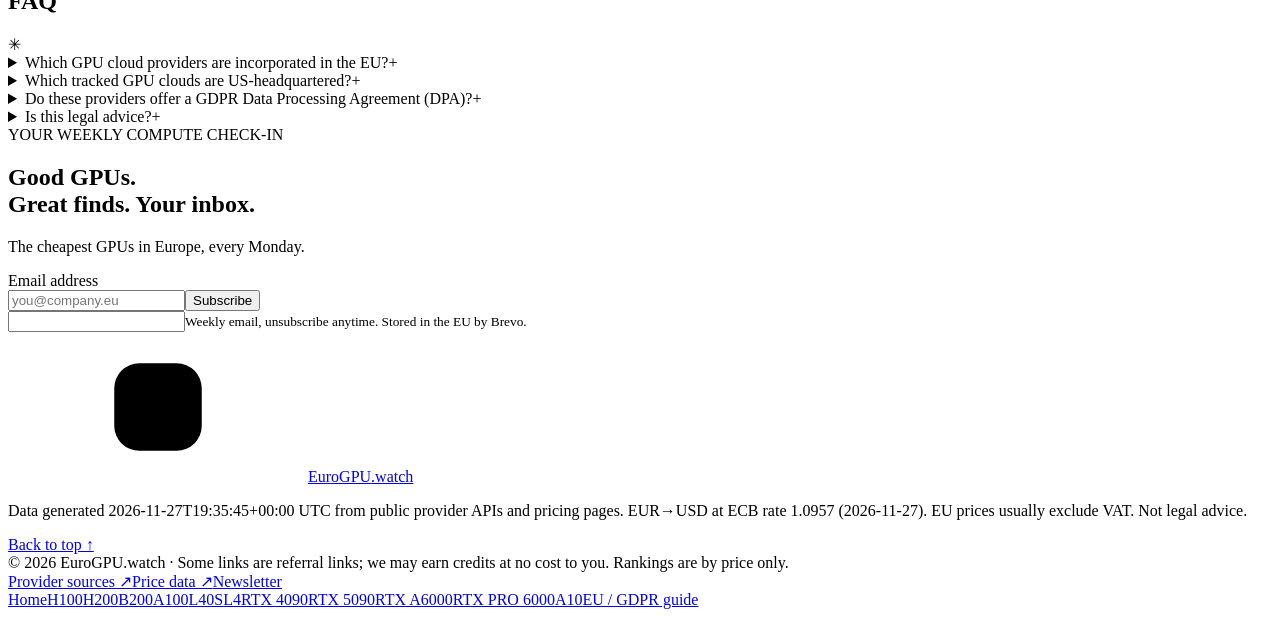
==== commit e52e0cd1: "Refresh prices and pages" ====
--- a/eu-gdpr-gpu-cloud/index.html
+++ b/eu-gdpr-gpu-cloud/index.html
@@ -3,7 +3,7 @@
 <meta name="description" content="Compare EU-incorporated vs US-headquartered GPU clouds: DPA availability, CLOUD Act exposure and live cheapest EU GPU prices, all with sources.">
 <link rel="canonical" href="https://paubuilds.github.io/eurogpu-watch/eu-gdpr-gpu-cloud/">
 <meta property="og:type" content="website"><meta property="og:site_name" content="EuroGPU.watch"><meta property="og:title" content="EU GDPR GPU cloud – DPA &amp; CLOUD Act comparison with live prices | EuroGPU.watch"><meta property="og:description" content="Compare EU-incorporated vs US-headquartered GPU clouds: DPA availability, CLOUD Act exposure and live cheapest EU GPU prices, all with sources."><meta property="og:url" content="https://paubuilds.github.io/eurogpu-watch/eu-gdpr-gpu-cloud/"><meta name="twitter:card" content="summary">
-<script type="application/ld+json">{"@context": "https://schema.org", "@type": "Dataset", "name": "EU GPU cloud prices and compliance", "description": "Compare EU-incorporated vs US-headquartered GPU clouds: DPA availability, CLOUD Act exposure and live cheapest EU GPU prices, all with sources.", "url": "https://paubuilds.github.io/eurogpu-watch/eu-gdpr-gpu-cloud/", "dateModified": "2026-11-27T10:27:56+00:00", "creator": {"@type": "Organization", "name": "EuroGPU.watch", "url": "https://paubuilds.github.io/eurogpu-watch/"}, "isAccessibleForFree": true, "distribution": [{"@type": "DataDownload", "encodingFormat": "application/json", "contentUrl": "https://paubuilds.github.io/eurogpu-watch/data/prices.json"}], "variableMeasured": "GPU rental price per GPU-hour (USD; EUR converted at ECB reference rate)"}</script>
+<script type="application/ld+json">{"@context": "https://schema.org", "@type": "Dataset", "name": "EU GPU cloud prices and compliance", "description": "Compare EU-incorporated vs US-headquartered GPU clouds: DPA availability, CLOUD Act exposure and live cheapest EU GPU prices, all with sources.", "url": "https://paubuilds.github.io/eurogpu-watch/eu-gdpr-gpu-cloud/", "dateModified": "2026-11-27T19:35:45+00:00", "creator": {"@type": "Organization", "name": "EuroGPU.watch", "url": "https://paubuilds.github.io/eurogpu-watch/"}, "isAccessibleForFree": true, "distribution": [{"@type": "DataDownload", "encodingFormat": "application/json", "contentUrl": "https://paubuilds.github.io/eurogpu-watch/data/prices.json"}], "variableMeasured": "GPU rental price per GPU-hour (USD; EUR converted at ECB reference rate)"}</script>
 <script type="application/ld+json">{"@context": "https://schema.org", "@type": "FAQPage", "mainEntity": [{"@type": "Question", "name": "Which GPU cloud providers are incorporated in the EU?", "acceptedAnswer": {"@type": "Answer", "text": "Tracked EU-incorporated providers: OVHcloud (FR), Scaleway (FR), Hetzner (DE), Gcore (LU), Nebius (NL), Verda (ex-DataCrunch) (FI). Each claim links to the provider's own page."}}, {"@type": "Question", "name": "Which tracked GPU clouds are US-headquartered?", "acceptedAnswer": {"@type": "Answer", "text": "Runpod, Vast.ai, Lambda, CoreWeave, DigitalOcean, Hyperstack (NexGen Cloud), Vultr, Crusoe. US-headquartered companies are subject to the US CLOUD Act regardless of where data is stored."}}, {"@type": "Question", "name": "Do these providers offer a GDPR Data Processing Agreement (DPA)?", "acceptedAnswer": {"@type": "Answer", "text": "See the DPA field per provider below; each is linked to the source we checked, and claims we could not confirm are marked unverified."}}, {"@type": "Question", "name": "Is this legal advice?", "acceptedAnswer": {"@type": "Answer", "text": "No. It is a factual summary of public provider documents. Check the linked sources and consult your DPO or lawyer."}}]}</script>
 <link rel="icon" type="image/svg+xml" href="/eurogpu-watch/assets/favicon.svg"><link rel="stylesheet" href="/eurogpu-watch/assets/style.css"><link rel="stylesheet" href="/eurogpu-watch/assets/pages.css"></head><body>
 <svg class="icon-library"  xmlns="http://www.w3.org/2000/svg" aria-hidden="true"><defs>
@@ -17,12 +17,12 @@
 <div class="hero-shell page-shell" id="top"><header class="site-header wrap"><a class="brand" href="/eurogpu-watch/" aria-label="EuroGPU.watch home"><span class="brand-mark"><svg><use href="#chip"/></svg></span><span>EuroGPU<span class="brand-light">.watch</span></span></a>
 <nav aria-label="Main navigation"><a href="/eurogpu-watch/#explore">GPU prices</a><a href="/eurogpu-watch/gpu/h100/">H100</a><a href="/eurogpu-watch/gpu/a100/">A100</a><a href="/eurogpu-watch/gpu/l40s/">L40S</a><a href="/eurogpu-watch/eu-gdpr-gpu-cloud/">EU &amp; GDPR guide</a><a href="#nl-email-card">Newsletter</a></nav>
 <a class="button nav-button" href="/eurogpu-watch/#explore">All prices <svg><use href="#arrow"/></svg></a><button class="menu-toggle" aria-label="Open navigation" aria-expanded="false"><span></span><span></span></button></header>
-<section class="page-hero wrap"><p class="hero-overline">LIVE · UPDATED 2026-11-27 10:27 UTC</p><h1>EU / GDPR GPU cloud: providers, DPAs and CLOUD Act exposure</h1><p class="page-lede">A source-linked comparison of GPU cloud providers by EU incorporation, DPA availability and US CLOUD Act exposure, with live prices.</p></section></div>
-<main class="page-body wrap"><h2>Cheapest EU price per GPU model</h2><div class="comparison"><div class="table-scroll"><table><thead><tr><th>GPU / Provider</th><th>Location</th><th>HQ</th><th>CLOUD Act exposure</th><th>Price / GPU-hr</th><th><span class="sr-only">Actions</span></th></tr></thead><tbody><tr><td><div class="gpu-cell"><span class="provider-icon gcore" aria-hidden="true">G</span><div><strong>H100 SXM</strong><small>Gcore · GPU cloud bare-metal (per GPU, excl. VAT)</small></div></div></td><td><div class="location-cell">Includes Luxembourg<span>Confirm region with provider</span></div></td><td><span class="hq"><span class="hq-code">LU</span></span></td><td><span class="exposure low" title="low (LU HQ; also has US regions e.g. Manassas)">Low</span></td><td><strong class="offer-price">$3.00</strong><span class="native-price">€2.73 native rate</span></td><td><div class="row-actions"><a class="source-link" href="https://gcore.com/pricing/ai" rel="nofollow noopener" target="_blank" title="Fetched 2026-11-27T10:27:55+00:00">Source</a><a class="rent-link" href="https://gcore.com/pricing/ai" target="_blank" rel="nofollow noopener" aria-label="Rent at Gcore"><svg><use href="#external"/></svg></a></div></td></tr><tr><td><div class="gpu-cell"><span class="provider-icon gcore" aria-hidden="true">G</span><div><strong>H200 SXM</strong><small>Gcore · GPU cloud bare-metal (per GPU, excl. VAT)</small></div></div></td><td><div class="location-cell">Includes Luxembourg<span>Confirm region with provider</span></div></td><td><span class="hq"><span class="hq-code">LU</span></span></td><td><span class="exposure low" title="low (LU HQ; also has US regions e.g. Manassas)">Low</span></td><td><strong class="offer-price">$3.49</strong><span class="native-price">€3.18 native rate</span></td><td><div class="row-actions"><a class="source-link" href="https://gcore.com/pricing/ai" rel="nofollow noopener" target="_blank" title="Fetched 2026-11-27T10:27:55+00:00">Source</a><a class="rent-link" href="https://gcore.com/pricing/ai" target="_blank" rel="nofollow noopener" aria-label="Rent at Gcore"><svg><use href="#external"/></svg></a></div></td></tr><tr><td><div class="gpu-cell"><span class="provider-icon verda" aria-hidden="true">v</span><div><strong>B200</strong><small>Verda · on-demand 4B200.120V</small></div></div></td><td><div class="location-cell">Not specified<span>Confirm region with provider</span></div></td><td><span class="hq"><span class="hq-code">FI</span></span></td><td><span class="exposure low" title="low">Low</span></td><td><strong class="offer-price">$9.60</strong><span class="native-price">USD / GPU-hr</span></td><td><div class="row-actions"><a class="source-link" href="https://api.datacrunch.io/v1/instance-types" rel="nofollow noopener" target="_blank" title="Fetched 2026-11-27T10:27:46+00:00">Source</a><a class="rent-link" href="https://verda.com/pricing" target="_blank" rel="nofollow noopener" aria-label="Rent at Verda (ex-DataCrunch)"><svg><use href="#external"/></svg></a></div></td></tr><tr><td><div class="gpu-cell"><span class="provider-icon gcore" aria-hidden="true">G</span><div><strong>A100 SXM</strong><small>Gcore · GPU cloud bare-metal (per GPU, excl. VAT)</small></div></div></td><td><div class="location-cell">Includes Luxembourg<span>Confirm region with provider</span></div></td><td><span class="hq"><span class="hq-code">LU</span></span></td><td><span class="exposure low" title="low (LU HQ; also has US regions e.g. Manassas)">Low</span></td><td><strong class="offer-price">$1.49</strong><span class="native-price">€1.36 native rate</span></td><td><div class="row-actions"><a class="source-link" href="https://gcore.com/pricing/ai" rel="nofollow noopener" target="_blank" title="Fetched 2026-11-27T10:27:55+00:00">Source</a><a class="rent-link" href="https://gcore.com/pricing/ai" target="_blank" rel="nofollow noopener" aria-label="Rent at Gcore"><svg><use href="#external"/></svg></a></div></td></tr><tr><td><div class="gpu-cell"><span class="provider-icon gcore" aria-hidden="true">G</span><div><strong>L40S PCIe</strong><small>Gcore · GPU cloud bare-metal (per GPU, excl. VAT)</small></div></div></td><td><div class="location-cell">Includes Luxembourg<span>Confirm region with provider</span></div></td><td><span class="hq"><span class="hq-code">LU</span></span></td><td><span class="exposure low" title="low (LU HQ; also has US regions e.g. Manassas)">Low</span></td><td><strong class="offer-price">$1.39</strong><span class="native-price">€1.27 native rate</span></td><td><div class="row-actions"><a class="source-link" href="https://gcore.com/pricing/ai" rel="nofollow noopener" target="_blank" title="Fetched 2026-11-27T10:27:55+00:00">Source</a><a class="rent-link" href="https://gcore.com/pricing/ai" target="_blank" rel="nofollow noopener" aria-label="Rent at Gcore"><svg><use href="#external"/></svg></a></div></td></tr><tr><td><div class="gpu-cell"><span class="provider-icon ovhcloud" aria-hidden="true">ovh</span><div><strong>L4</strong><small>OVHcloud · public cloud on-demand (l4-360, excl. VAT)</small></div></div></td><td><div class="location-cell">EU regions<span>Confirm region with provider</span></div></td><td><span class="hq"><span class="hq-code">FR</span></span></td><td><span class="exposure low" title="low (EU HQ; has US subsidiary)">Low</span></td><td><strong class="offer-price">$0.82</strong><span class="native-price">€0.75 native rate</span></td><td><div class="row-actions"><a class="source-link" href="https://eu.api.ovh.com/v1/order/catalog/public/cloud?ovhSubsidiary=FR" rel="nofollow noopener" target="_blank" title="Fetched 2026-11-27T10:27:44+00:00">Source</a><a class="rent-link" href="https://www.ovhcloud.com/en/public-cloud/prices/" target="_blank" rel="nofollow noopener" aria-label="Rent at OVHcloud"><svg><use href="#external"/></svg></a></div></td></tr><tr><td><div class="gpu-cell"><span class="provider-icon verda" aria-hidden="true">v</span><div><strong>RTX A6000</strong><small>Verda · on-demand 1A6000.10V</small></div></div></td><td><div class="location-cell">Not specified<span>Confirm region with provider</span></div></td><td><span class="hq"><span class="hq-code">FI</span></span></td><td><span class="exposure low" title="low">Low</span></td><td><strong class="offer-price">$0.90</strong><span class="native-price">USD / GPU-hr</span></td><td><div class="row-actions"><a class="source-link" href="https://api.datacrunch.io/v1/instance-types" rel="nofollow noopener" target="_blank" title="Fetched 2026-11-27T10:27:46+00:00">Source</a><a class="rent-link" href="https://verda.com/pricing" target="_blank" rel="nofollow noopener" aria-label="Rent at Verda (ex-DataCrunch)"><svg><use href="#external"/></svg></a></div></td></tr><tr><td><div class="gpu-cell"><span class="provider-icon verda" aria-hidden="true">v</span><div><strong>RTX PRO 6000</strong><small>Verda · on-demand 8RTXPRO6000.240V</small></div></div></td><td><div class="location-cell">Not specified<span>Confirm region with provider</span></div></td><td><span class="hq"><span class="hq-code">FI</span></span></td><td><span class="exposure low" title="low">Low</span></td><td><strong class="offer-price">$2.86</strong><span class="native-price">USD / GPU-hr</span></td><td><div class="row-actions"><a class="source-link" href="https://api.datacrunch.io/v1/instance-types" rel="nofollow noopener" target="_blank" title="Fetched 2026-11-27T10:27:46+00:00">Source</a><a class="rent-link" href="https://verda.com/pricing" target="_blank" rel="nofollow noopener" aria-label="Rent at Verda (ex-DataCrunch)"><svg><use href="#external"/></svg></a></div></td></tr><tr><td><div class="gpu-cell"><span class="provider-icon ovhcloud" aria-hidden="true">ovh</span><div><strong>A10</strong><small>OVHcloud · public cloud on-demand (a10-45, excl. VAT)</small></div></div></td><td><div class="location-cell">EU regions<span>Confirm region with provider</span></div></td><td><span class="hq"><span class="hq-code">FR</span></span></td><td><span class="exposure low" title="low (EU HQ; has US subsidiary)">Low</span></td><td><strong class="offer-price">$0.83</strong><span class="native-price">€0.76 native rate</span></td><td><div class="row-actions"><a class="source-link" href="https://eu.api.ovh.com/v1/order/catalog/public/cloud?ovhSubsidiary=FR" rel="nofollow noopener" target="_blank" title="Fetched 2026-11-27T10:27:44+00:00">Source</a><a class="rent-link" href="https://www.ovhcloud.com/en/public-cloud/prices/" target="_blank" rel="nofollow noopener" aria-label="Rent at OVHcloud"><svg><use href="#external"/></svg></a></div></td></tr></tbody></table></div></div><aside class="nl-card" aria-label="Newsletter signup"><div><div class="eyebrow">WEEKLY GPU PRICE CHECK-IN</div><h2>Get EU GPU price drops weekly</h2><p>Best EU prices, biggest drops, new providers. Every Monday. Free.</p></div><form class="nl-form" action="https://9d237d23.sibforms.com/serve/[base64]" method="post" target="_blank"><label class="sr-only" for="nl-email-card">Email address</label><div class="email-field nl-field"><input id="nl-email-card" name="EMAIL" type="email" placeholder="you@company.eu" required autocomplete="email"><button type="submit" class="nl-btn">Subscribe</button></div><input type="text" name="email_address_check" class="honeypot" tabindex="-1" aria-hidden="true" autocomplete="off"><input type="hidden" name="locale" value="en"><small>Weekly email, unsubscribe anytime. Stored in the EU by Brevo.</small></form></aside><h2>EU-incorporated providers</h2><ul class="claims"><li><b>OVHcloud</b>: HQ FR, EU-incorporated: True, DPA: true (US DPA confirmed; EU DPA page 403 to our crawler), CLOUD Act exposure: low (EU HQ; has US subsidiary). French company, founded 1999 (<a href="https://www.ovhcloud.com/en/about-us/" rel=nofollow>verified</a>); DPA exists (<a href="https://us.ovhcloud.com/legal/data-processing-agreement/" rel=nofollow>partially</a>); EU regions / GPU offering (<a href="https://eu.api.ovh.com/v1/order/catalog/public/cloud?ovhSubsidiary=FR" rel=nofollow>verified</a>)</li><li><b>Scaleway</b>: HQ FR, EU-incorporated: True, DPA: True, CLOUD Act exposure: low. Subsidiary of iliad Group; operates in FR, PL, IT, NL (<a href="https://www.scaleway.com/en/about-us/" rel=nofollow>verified</a>); DPA downloadable (<a href="https://www.scaleway.com/en/contracts/" rel=nofollow>verified</a>); GPU instances in EU zones (<a href="https://api.scaleway.com/instance/v1/zones/fr-par-2/products/servers" rel=nofollow>verified</a>)</li><li><b>Hetzner</b>: HQ DE, EU-incorporated: True, DPA: True, CLOUD Act exposure: low. Hetzner Online GmbH, Gunzenhausen, Germany (<a href="https://www.hetzner.com/legal/legal-notice/" rel=nofollow>verified</a>); Standard DPA available (no individual DPAs) (<a href="https://docs.hetzner.com/general/general-terms-and-conditions/data-privacy-faq/" rel=nofollow>verified</a>); GPU dedicated servers (GEX line) (<a href="https://www.hetzner.com/dedicated-rootserver/matrix-gpu/" rel=nofollow>verified</a>)</li><li><b>Gcore</b>: HQ LU, EU-incorporated: True, DPA: True, CLOUD Act exposure: low (LU HQ; also has US regions e.g. Manassas). Headquartered in Luxembourg, founded 2014 (<a href="https://gcore.com/about" rel=nofollow>verified</a>); Data Processing Agreement in legal docs (<a href="https://gcore.com/legal" rel=nofollow>verified</a>); GPU cloud incl. Luxembourg region (<a href="https://gcore.com/pricing/ai" rel=nofollow>verified</a>)</li><li><b>Nebius</b>: HQ NL, EU-incorporated: True, DPA: True, CLOUD Act exposure: medium (Nasdaq-listed, US regions). Headquartered in Amsterdam, Nasdaq-listed (<a href="https://nebius.com/about" rel=nofollow>verified</a>); DPA published (<a href="https://docs.nebius.com/legal" rel=nofollow>verified</a>); EU regions (<a href="https://nebius.com/prices" rel=nofollow>unverified</a>)</li><li><b>Verda (ex-DataCrunch)</b>: HQ FI, EU-incorporated: True, DPA: true (Data Processing Terms in ToS), CLOUD Act exposure: low. Founded in Helsinki; legal entity DataCrunch Oy (<a href="https://verda.com/company" rel=nofollow>verified</a>); Data Processing Terms (section 10) (<a href="https://verda.com/terms-and-conditions" rel=nofollow>verified</a>); Old datacrunch.io/about,/legal,/products URLs (<a href="https://verda.com/pricing" rel=nofollow>replaced</a>)</li></ul><h2>US-headquartered providers</h2><ul class="claims"><li><b>Runpod</b>: HQ US, EU-incorporated: False, DPA: true (custom DPAs only ≥$3k/mo spend), CLOUD Act exposure: high (US HQ). Standard DPA published (<a href="https://www.runpod.io/legal/data-processing-agreement" rel=nofollow>verified</a>); Custom DPA/BAA threshold $3,000/mo; GDPR GPU filter (<a href="https://contact.runpod.io/hc/en-us/articles/50120688006163-How-to-Find-HIPAA-GDPR-Compliant-GPUs-on-Runpod-and-Understand-BAA-Policy" rel=nofollow>verified</a>); US HQ (<a href="https://www.runpod.io/legal/data-processing-agreement" rel=nofollow>unverified</a>)</li><li><b>Vast.ai</b>: HQ US, EU-incorporated: False, DPA: true, CLOUD Act exposure: high (US HQ, third-party hosts). DPA, Vast.ai Inc. as processor under GDPR (<a href="https://vast.ai/data-processing-agreement" rel=nofollow>verified</a>); US HQ (<a href="https://vast.ai/privacy" rel=nofollow>partially</a>); EU offers per host location (<a href="https://console.vast.ai/api/v0/bundles/" rel=nofollow>verified</a>)</li><li><b>Lambda</b>: HQ US, EU-incorporated: False, DPA: unverified, CLOUD Act exposure: high (US HQ). Lambda, Inc., Delaware corporation; California law (<a href="https://lambda.ai/legal/terms-of-service" rel=nofollow>verified</a>); DPA (<a href="https://lambda.ai/legal/privacy-policy" rel=nofollow>unverified</a>); Public on-demand instance prices (plus sales tax/VAT) (<a href="https://lambda.ai/pricing" rel=nofollow>verified</a>)</li><li><b>CoreWeave</b>: HQ US, EU-incorporated: False, DPA: True, CLOUD Act exposure: high (US HQ). Address Livingston, NJ, USA (<a href="https://www.coreweave.com/pricing" rel=nofollow>verified</a>); DPA published (<a href="https://docs.coreweave.com/policies/terms-of-service/data-processing-agreement" rel=nofollow>verified</a>); EU regions (<a href="https://docs.coreweave.com/policies/terms-of-service" rel=nofollow>unverified</a>); Public on-demand node prices (8-GPU nodes; per-GPU computed by dividing) (<a href="https://www.coreweave.com/pricing" rel=nofollow>verified</a>)</li><li><b>DigitalOcean</b>: HQ US, EU-incorporated: False, DPA: True, CLOUD Act exposure: high (US company). DPA published; contracting entity DigitalOcean, LLC; covers EU/EEA/UK data (<a href="https://www.digitalocean.com/legal/data-processing-agreement" rel=nofollow>verified</a>); Paperspace is part of DigitalOcean (<a href="https://www.paperspace.com/pricing" rel=nofollow>verified</a>); US HQ (<a href="https://www.digitalocean.com/legal/data-processing-agreement" rel=nofollow>partially</a>)</li><li><b>Hyperstack (NexGen Cloud)</b>: HQ GB, EU-incorporated: False, DPA: true (data processing page linked in site footer; contents not checked), CLOUD Act exposure: low-medium (UK company, not EU; UK GDPR). NexGen Cloud founded 2020, &#x27;UK-owned and EU-Sovereign&#x27;; head office London, UK; office in Spain (<a href="https://www.nexgencloud.com/about" rel=nofollow>verified</a>); Hyperstack is a NexGen Cloud brand (<a href="https://www.hyperstack.cloud/gpu-pricing" rel=nofollow>verified</a>); Data processing terms (<a href="https://www.hyperstack.cloud/data-processing" rel=nofollow>unverified</a>)</li><li><b>Vultr</b>: HQ US, EU-incorporated: False, DPA: true (on request via console/account manager), CLOUD Act exposure: high (US HQ). HQ 319 Clematis Street, West Palm Beach, FL, USA (<a href="https://www.vultr.com/company/contact/" rel=nofollow>verified</a>); DPA offered on request for GDPR customers (<a href="https://docs.vultr.com/support/platform/compliance/does-vultr-offer-a-data-processing-addendum" rel=nofollow>verified</a>)</li><li><b>Crusoe</b>: HQ US (unverified), EU-incorporated: False, DPA: true (Data Processing and Security Terms), CLOUD Act exposure: high (US company, unverified HQ). Data Processing and Security Terms incorporated in cloud agreement (<a href="https://legal.crusoe.ai/" rel=nofollow>verified</a>); US company (agreement references US export law; HQ not checked) (<a href="https://legal.crusoe.ai/" rel=nofollow>unverified</a>)</li></ul><section class="faq page-faq" aria-labelledby="faq-title"><div><div class="eyebrow">GOOD QUESTIONS</div><h2 id="faq-title">FAQ</h2><span class="faq-asterisk" aria-hidden="true">✳</span></div><div class="faq-items"><details><summary>Which GPU cloud providers are incorporated in the EU?<span>+</span></summary><p>Tracked EU-incorporated providers: OVHcloud (FR), Scaleway (FR), Hetzner (DE), Gcore (LU), Nebius (NL), Verda (ex-DataCrunch) (FI). Each claim links to the provider's own page.</p></details><details><summary>Which tracked GPU clouds are US-headquartered?<span>+</span></summary><p>Runpod, Vast.ai, Lambda, CoreWeave, DigitalOcean, Hyperstack (NexGen Cloud), Vultr, Crusoe. US-headquartered companies are subject to the US CLOUD Act regardless of where data is stored.</p></details><details><summary>Do these providers offer a GDPR Data Processing Agreement (DPA)?<span>+</span></summary><p>See the DPA field per provider below; each is linked to the source we checked, and claims we could not confirm are marked unverified.</p></details><details><summary>Is this legal advice?<span>+</span></summary><p>No. It is a factual summary of public provider documents. Check the linked sources and consult your DPO or lawyer.</p></details></div></section></main>
+<section class="page-hero wrap"><p class="hero-overline">LIVE · UPDATED 2026-11-27 19:35 UTC</p><h1>EU / GDPR GPU cloud: providers, DPAs and CLOUD Act exposure</h1><p class="page-lede">A source-linked comparison of GPU cloud providers by EU incorporation, DPA availability and US CLOUD Act exposure, with live prices.</p></section></div>
+<main class="page-body wrap"><h2>Cheapest EU price per GPU model</h2><div class="comparison"><div class="table-scroll"><table><thead><tr><th>GPU / Provider</th><th>Location</th><th>HQ</th><th>CLOUD Act exposure</th><th>Price / GPU-hr</th><th><span class="sr-only">Actions</span></th></tr></thead><tbody><tr><td><div class="gpu-cell"><span class="provider-icon gcore" aria-hidden="true">G</span><div><strong>H100 SXM</strong><small>Gcore · GPU cloud bare-metal (per GPU, excl. VAT)</small></div></div></td><td><div class="location-cell">Includes Luxembourg<span>Confirm region with provider</span></div></td><td><span class="hq"><span class="hq-code">LU</span></span></td><td><span class="exposure low" title="low (LU HQ; also has US regions e.g. Manassas)">Low</span></td><td><strong class="offer-price">$2.99</strong><span class="native-price">€2.73 native rate</span></td><td><div class="row-actions"><a class="source-link" href="https://gcore.com/pricing/ai" rel="nofollow noopener" target="_blank" title="Fetched 2026-11-27T19:35:43+00:00">Source</a><a class="rent-link" href="https://gcore.com/pricing/ai" target="_blank" rel="nofollow noopener" aria-label="Rent at Gcore"><svg><use href="#external"/></svg></a></div></td></tr><tr><td><div class="gpu-cell"><span class="provider-icon gcore" aria-hidden="true">G</span><div><strong>H200 SXM</strong><small>Gcore · GPU cloud bare-metal (per GPU, excl. VAT)</small></div></div></td><td><div class="location-cell">Includes Luxembourg<span>Confirm region with provider</span></div></td><td><span class="hq"><span class="hq-code">LU</span></span></td><td><span class="exposure low" title="low (LU HQ; also has US regions e.g. Manassas)">Low</span></td><td><strong class="offer-price">$3.48</strong><span class="native-price">€3.18 native rate</span></td><td><div class="row-actions"><a class="source-link" href="https://gcore.com/pricing/ai" rel="nofollow noopener" target="_blank" title="Fetched 2026-11-27T19:35:43+00:00">Source</a><a class="rent-link" href="https://gcore.com/pricing/ai" target="_blank" rel="nofollow noopener" aria-label="Rent at Gcore"><svg><use href="#external"/></svg></a></div></td></tr><tr><td><div class="gpu-cell"><span class="provider-icon verda" aria-hidden="true">v</span><div><strong>B200</strong><small>Verda · on-demand 4B200.120V</small></div></div></td><td><div class="location-cell">Not specified<span>Confirm region with provider</span></div></td><td><span class="hq"><span class="hq-code">FI</span></span></td><td><span class="exposure low" title="low">Low</span></td><td><strong class="offer-price">$9.60</strong><span class="native-price">USD / GPU-hr</span></td><td><div class="row-actions"><a class="source-link" href="https://api.datacrunch.io/v1/instance-types" rel="nofollow noopener" target="_blank" title="Fetched 2026-11-27T19:35:30+00:00">Source</a><a class="rent-link" href="https://verda.com/pricing" target="_blank" rel="nofollow noopener" aria-label="Rent at Verda (ex-DataCrunch)"><svg><use href="#external"/></svg></a></div></td></tr><tr><td><div class="gpu-cell"><span class="provider-icon gcore" aria-hidden="true">G</span><div><strong>A100 SXM</strong><small>Gcore · GPU cloud bare-metal (per GPU, excl. VAT)</small></div></div></td><td><div class="location-cell">Includes Luxembourg<span>Confirm region with provider</span></div></td><td><span class="hq"><span class="hq-code">LU</span></span></td><td><span class="exposure low" title="low (LU HQ; also has US regions e.g. Manassas)">Low</span></td><td><strong class="offer-price">$1.49</strong><span class="native-price">€1.36 native rate</span></td><td><div class="row-actions"><a class="source-link" href="https://gcore.com/pricing/ai" rel="nofollow noopener" target="_blank" title="Fetched 2026-11-27T19:35:43+00:00">Source</a><a class="rent-link" href="https://gcore.com/pricing/ai" target="_blank" rel="nofollow noopener" aria-label="Rent at Gcore"><svg><use href="#external"/></svg></a></div></td></tr><tr><td><div class="gpu-cell"><span class="provider-icon gcore" aria-hidden="true">G</span><div><strong>L40S PCIe</strong><small>Gcore · GPU cloud bare-metal (per GPU, excl. VAT)</small></div></div></td><td><div class="location-cell">Includes Luxembourg<span>Confirm region with provider</span></div></td><td><span class="hq"><span class="hq-code">LU</span></span></td><td><span class="exposure low" title="low (LU HQ; also has US regions e.g. Manassas)">Low</span></td><td><strong class="offer-price">$1.39</strong><span class="native-price">€1.27 native rate</span></td><td><div class="row-actions"><a class="source-link" href="https://gcore.com/pricing/ai" rel="nofollow noopener" target="_blank" title="Fetched 2026-11-27T19:35:43+00:00">Source</a><a class="rent-link" href="https://gcore.com/pricing/ai" target="_blank" rel="nofollow noopener" aria-label="Rent at Gcore"><svg><use href="#external"/></svg></a></div></td></tr><tr><td><div class="gpu-cell"><span class="provider-icon ovhcloud" aria-hidden="true">ovh</span><div><strong>L4</strong><small>OVHcloud · public cloud on-demand (l4-360, excl. VAT)</small></div></div></td><td><div class="location-cell">EU regions<span>Confirm region with provider</span></div></td><td><span class="hq"><span class="hq-code">FR</span></span></td><td><span class="exposure low" title="low (EU HQ; has US subsidiary)">Low</span></td><td><strong class="offer-price">$0.82</strong><span class="native-price">€0.75 native rate</span></td><td><div class="row-actions"><a class="source-link" href="https://eu.api.ovh.com/v1/order/catalog/public/cloud?ovhSubsidiary=FR" rel="nofollow noopener" target="_blank" title="Fetched 2026-11-27T19:35:25+00:00">Source</a><a class="rent-link" href="https://www.ovhcloud.com/en/public-cloud/prices/" target="_blank" rel="nofollow noopener" aria-label="Rent at OVHcloud"><svg><use href="#external"/></svg></a></div></td></tr><tr><td><div class="gpu-cell"><span class="provider-icon verda" aria-hidden="true">v</span><div><strong>RTX A6000</strong><small>Verda · on-demand 1A6000.10V</small></div></div></td><td><div class="location-cell">Not specified<span>Confirm region with provider</span></div></td><td><span class="hq"><span class="hq-code">FI</span></span></td><td><span class="exposure low" title="low">Low</span></td><td><strong class="offer-price">$0.90</strong><span class="native-price">USD / GPU-hr</span></td><td><div class="row-actions"><a class="source-link" href="https://api.datacrunch.io/v1/instance-types" rel="nofollow noopener" target="_blank" title="Fetched 2026-11-27T19:35:30+00:00">Source</a><a class="rent-link" href="https://verda.com/pricing" target="_blank" rel="nofollow noopener" aria-label="Rent at Verda (ex-DataCrunch)"><svg><use href="#external"/></svg></a></div></td></tr><tr><td><div class="gpu-cell"><span class="provider-icon verda" aria-hidden="true">v</span><div><strong>RTX PRO 6000</strong><small>Verda · on-demand 8RTXPRO6000.240V</small></div></div></td><td><div class="location-cell">Not specified<span>Confirm region with provider</span></div></td><td><span class="hq"><span class="hq-code">FI</span></span></td><td><span class="exposure low" title="low">Low</span></td><td><strong class="offer-price">$2.86</strong><span class="native-price">USD / GPU-hr</span></td><td><div class="row-actions"><a class="source-link" href="https://api.datacrunch.io/v1/instance-types" rel="nofollow noopener" target="_blank" title="Fetched 2026-11-27T19:35:30+00:00">Source</a><a class="rent-link" href="https://verda.com/pricing" target="_blank" rel="nofollow noopener" aria-label="Rent at Verda (ex-DataCrunch)"><svg><use href="#external"/></svg></a></div></td></tr><tr><td><div class="gpu-cell"><span class="provider-icon vast" aria-hidden="true">V</span><div><strong>A10</strong><small>Vast.ai · marketplace min, per GPU</small></div></div></td><td><div class="location-cell">The Netherlands, NL<span>EU location listed</span></div></td><td><span class="hq"><span class="hq-code">US</span></span></td><td><span class="exposure high" title="high (US HQ, third-party hosts)">High</span></td><td><strong class="offer-price">$0.24</strong><span class="native-price">USD / GPU-hr</span></td><td><div class="row-actions"><a class="source-link" href="https://console.vast.ai/api/v0/bundles/" rel="nofollow noopener" target="_blank" title="Fetched 2026-11-27T19:35:23+00:00">Source</a><a class="rent-link" href="https://cloud.vast.ai/?ref_id=752083" target="_blank" rel="sponsored nofollow noopener" aria-label="Rent at Vast.ai"><svg><use href="#external"/></svg></a></div></td></tr></tbody></table></div></div><aside class="nl-card" aria-label="Newsletter signup"><div><div class="eyebrow">WEEKLY GPU PRICE CHECK-IN</div><h2>Get EU GPU price drops weekly</h2><p>Best EU prices, biggest drops, new providers. Every Monday. Free.</p></div><form class="nl-form" action="https://9d237d23.sibforms.com/serve/[base64]" method="post" target="_blank"><label class="sr-only" for="nl-email-card">Email address</label><div class="email-field nl-field"><input id="nl-email-card" name="EMAIL" type="email" placeholder="you@company.eu" required autocomplete="email"><button type="submit" class="nl-btn">Subscribe</button></div><input type="text" name="email_address_check" class="honeypot" tabindex="-1" aria-hidden="true" autocomplete="off"><input type="hidden" name="locale" value="en"><small>Weekly email, unsubscribe anytime. Stored in the EU by Brevo.</small></form></aside><h2>EU-incorporated providers</h2><ul class="claims"><li><b>OVHcloud</b>: HQ FR, EU-incorporated: True, DPA: true (US DPA confirmed; EU DPA page 403 to our crawler), CLOUD Act exposure: low (EU HQ; has US subsidiary). French company, founded 1999 (<a href="https://www.ovhcloud.com/en/about-us/" rel=nofollow>verified</a>); DPA exists (<a href="https://us.ovhcloud.com/legal/data-processing-agreement/" rel=nofollow>partially</a>); EU regions / GPU offering (<a href="https://eu.api.ovh.com/v1/order/catalog/public/cloud?ovhSubsidiary=FR" rel=nofollow>verified</a>)</li><li><b>Scaleway</b>: HQ FR, EU-incorporated: True, DPA: True, CLOUD Act exposure: low. Subsidiary of iliad Group; operates in FR, PL, IT, NL (<a href="https://www.scaleway.com/en/about-us/" rel=nofollow>verified</a>); DPA downloadable (<a href="https://www.scaleway.com/en/contracts/" rel=nofollow>verified</a>); GPU instances in EU zones (<a href="https://api.scaleway.com/instance/v1/zones/fr-par-2/products/servers" rel=nofollow>verified</a>)</li><li><b>Hetzner</b>: HQ DE, EU-incorporated: True, DPA: True, CLOUD Act exposure: low. Hetzner Online GmbH, Gunzenhausen, Germany (<a href="https://www.hetzner.com/legal/legal-notice/" rel=nofollow>verified</a>); Standard DPA available (no individual DPAs) (<a href="https://docs.hetzner.com/general/general-terms-and-conditions/data-privacy-faq/" rel=nofollow>verified</a>); GPU dedicated servers (GEX line) (<a href="https://www.hetzner.com/dedicated-rootserver/matrix-gpu/" rel=nofollow>verified</a>)</li><li><b>Gcore</b>: HQ LU, EU-incorporated: True, DPA: True, CLOUD Act exposure: low (LU HQ; also has US regions e.g. Manassas). Headquartered in Luxembourg, founded 2014 (<a href="https://gcore.com/about" rel=nofollow>verified</a>); Data Processing Agreement in legal docs (<a href="https://gcore.com/legal" rel=nofollow>verified</a>); GPU cloud incl. Luxembourg region (<a href="https://gcore.com/pricing/ai" rel=nofollow>verified</a>)</li><li><b>Nebius</b>: HQ NL, EU-incorporated: True, DPA: True, CLOUD Act exposure: medium (Nasdaq-listed, US regions). Headquartered in Amsterdam, Nasdaq-listed (<a href="https://nebius.com/about" rel=nofollow>verified</a>); DPA published (<a href="https://docs.nebius.com/legal" rel=nofollow>verified</a>); EU regions (<a href="https://nebius.com/prices" rel=nofollow>unverified</a>)</li><li><b>Verda (ex-DataCrunch)</b>: HQ FI, EU-incorporated: True, DPA: true (Data Processing Terms in ToS), CLOUD Act exposure: low. Founded in Helsinki; legal entity DataCrunch Oy (<a href="https://verda.com/company" rel=nofollow>verified</a>); Data Processing Terms (section 10) (<a href="https://verda.com/terms-and-conditions" rel=nofollow>verified</a>); Old datacrunch.io/about,/legal,/products URLs (<a href="https://verda.com/pricing" rel=nofollow>replaced</a>)</li></ul><h2>US-headquartered providers</h2><ul class="claims"><li><b>Runpod</b>: HQ US, EU-incorporated: False, DPA: true (custom DPAs only ≥$3k/mo spend), CLOUD Act exposure: high (US HQ). Standard DPA published (<a href="https://www.runpod.io/legal/data-processing-agreement" rel=nofollow>verified</a>); Custom DPA/BAA threshold $3,000/mo; GDPR GPU filter (<a href="https://contact.runpod.io/hc/en-us/articles/50120688006163-How-to-Find-HIPAA-GDPR-Compliant-GPUs-on-Runpod-and-Understand-BAA-Policy" rel=nofollow>verified</a>); US HQ (<a href="https://www.runpod.io/legal/data-processing-agreement" rel=nofollow>unverified</a>)</li><li><b>Vast.ai</b>: HQ US, EU-incorporated: False, DPA: true, CLOUD Act exposure: high (US HQ, third-party hosts). DPA, Vast.ai Inc. as processor under GDPR (<a href="https://vast.ai/data-processing-agreement" rel=nofollow>verified</a>); US HQ (<a href="https://vast.ai/privacy" rel=nofollow>partially</a>); EU offers per host location (<a href="https://console.vast.ai/api/v0/bundles/" rel=nofollow>verified</a>)</li><li><b>Lambda</b>: HQ US, EU-incorporated: False, DPA: unverified, CLOUD Act exposure: high (US HQ). Lambda, Inc., Delaware corporation; California law (<a href="https://lambda.ai/legal/terms-of-service" rel=nofollow>verified</a>); DPA (<a href="https://lambda.ai/legal/privacy-policy" rel=nofollow>unverified</a>); Public on-demand instance prices (plus sales tax/VAT) (<a href="https://lambda.ai/pricing" rel=nofollow>verified</a>)</li><li><b>CoreWeave</b>: HQ US, EU-incorporated: False, DPA: True, CLOUD Act exposure: high (US HQ). Address Livingston, NJ, USA (<a href="https://www.coreweave.com/pricing" rel=nofollow>verified</a>); DPA published (<a href="https://docs.coreweave.com/policies/terms-of-service/data-processing-agreement" rel=nofollow>verified</a>); EU regions (<a href="https://docs.coreweave.com/policies/terms-of-service" rel=nofollow>unverified</a>); Public on-demand node prices (8-GPU nodes; per-GPU computed by dividing) (<a href="https://www.coreweave.com/pricing" rel=nofollow>verified</a>)</li><li><b>DigitalOcean</b>: HQ US, EU-incorporated: False, DPA: True, CLOUD Act exposure: high (US company). DPA published; contracting entity DigitalOcean, LLC; covers EU/EEA/UK data (<a href="https://www.digitalocean.com/legal/data-processing-agreement" rel=nofollow>verified</a>); Paperspace is part of DigitalOcean (<a href="https://www.paperspace.com/pricing" rel=nofollow>verified</a>); US HQ (<a href="https://www.digitalocean.com/legal/data-processing-agreement" rel=nofollow>partially</a>)</li><li><b>Hyperstack (NexGen Cloud)</b>: HQ GB, EU-incorporated: False, DPA: true (data processing page linked in site footer; contents not checked), CLOUD Act exposure: low-medium (UK company, not EU; UK GDPR). NexGen Cloud founded 2020, &#x27;UK-owned and EU-Sovereign&#x27;; head office London, UK; office in Spain (<a href="https://www.nexgencloud.com/about" rel=nofollow>verified</a>); Hyperstack is a NexGen Cloud brand (<a href="https://www.hyperstack.cloud/gpu-pricing" rel=nofollow>verified</a>); Data processing terms (<a href="https://www.hyperstack.cloud/data-processing" rel=nofollow>unverified</a>)</li><li><b>Vultr</b>: HQ US, EU-incorporated: False, DPA: true (on request via console/account manager), CLOUD Act exposure: high (US HQ). HQ 319 Clematis Street, West Palm Beach, FL, USA (<a href="https://www.vultr.com/company/contact/" rel=nofollow>verified</a>); DPA offered on request for GDPR customers (<a href="https://docs.vultr.com/support/platform/compliance/does-vultr-offer-a-data-processing-addendum" rel=nofollow>verified</a>)</li><li><b>Crusoe</b>: HQ US (unverified), EU-incorporated: False, DPA: true (Data Processing and Security Terms), CLOUD Act exposure: high (US company, unverified HQ). Data Processing and Security Terms incorporated in cloud agreement (<a href="https://legal.crusoe.ai/" rel=nofollow>verified</a>); US company (agreement references US export law; HQ not checked) (<a href="https://legal.crusoe.ai/" rel=nofollow>unverified</a>)</li></ul><section class="faq page-faq" aria-labelledby="faq-title"><div><div class="eyebrow">GOOD QUESTIONS</div><h2 id="faq-title">FAQ</h2><span class="faq-asterisk" aria-hidden="true">✳</span></div><div class="faq-items"><details><summary>Which GPU cloud providers are incorporated in the EU?<span>+</span></summary><p>Tracked EU-incorporated providers: OVHcloud (FR), Scaleway (FR), Hetzner (DE), Gcore (LU), Nebius (NL), Verda (ex-DataCrunch) (FI). Each claim links to the provider's own page.</p></details><details><summary>Which tracked GPU clouds are US-headquartered?<span>+</span></summary><p>Runpod, Vast.ai, Lambda, CoreWeave, DigitalOcean, Hyperstack (NexGen Cloud), Vultr, Crusoe. US-headquartered companies are subject to the US CLOUD Act regardless of where data is stored.</p></details><details><summary>Do these providers offer a GDPR Data Processing Agreement (DPA)?<span>+</span></summary><p>See the DPA field per provider below; each is linked to the source we checked, and claims we could not confirm are marked unverified.</p></details><details><summary>Is this legal advice?<span>+</span></summary><p>No. It is a factual summary of public provider documents. Check the linked sources and consult your DPO or lawyer.</p></details></div></section></main>
 <section class="newsletter wrap page-news" id="newsletter"><div><div class="eyebrow">YOUR WEEKLY COMPUTE CHECK-IN</div><h2>Good GPUs.<br>Great finds. Your inbox.</h2><p>The cheapest GPUs in Europe, every Monday.</p></div><form class="nl-form" action="https://9d237d23.sibforms.com/serve/[base64]" method="post" target="_blank"><label class="sr-only" for="nl-email-bottom">Email address</label><div class="email-field nl-field"><input id="nl-email-bottom" name="EMAIL" type="email" placeholder="you@company.eu" required autocomplete="email"><button type="submit" class="nl-btn">Subscribe</button></div><input type="text" name="email_address_check" class="honeypot" tabindex="-1" aria-hidden="true" autocomplete="off"><input type="hidden" name="locale" value="en"><small>Weekly email, unsubscribe anytime. Stored in the EU by Brevo.</small></form></section>
 <aside class="nl-bar" id="nl-bar" hidden aria-label="Newsletter signup"><p><strong>Cheapest EU GPUs, every Monday.</strong> <span>Free · unsubscribe anytime</span></p><form class="nl-form" action="https://9d237d23.sibforms.com/serve/[base64]" method="post" target="_blank"><label class="sr-only" for="nl-email-bar">Email address</label><div class="email-field nl-field"><input id="nl-email-bar" name="EMAIL" type="email" placeholder="you@company.eu" required autocomplete="email"><button type="submit" class="nl-btn">Subscribe</button></div><input type="text" name="email_address_check" class="honeypot" tabindex="-1" aria-hidden="true" autocomplete="off"><input type="hidden" name="locale" value="en"><small>Weekly email, unsubscribe anytime. Stored in the EU by Brevo.</small></form><button class="nl-close" type="button" aria-label="Dismiss newsletter bar">×</button></aside>
 <script src="/eurogpu-watch/assets/newsletter.js" defer></script>
-<footer class="site-footer wrap"><div class="footer-top"><a class="brand" href="/eurogpu-watch/"><span class="brand-mark"><svg><use href="#chip"/></svg></span><span>EuroGPU<span class="brand-light">.watch</span></span></a><p>Data generated 2026-11-27T10:27:56+00:00 UTC from public provider APIs and pricing pages. EUR→USD at ECB rate 1.0975 (2026-11-26). EU prices usually exclude VAT. Not legal advice.</p><a href="#top">Back to top ↑</a></div>
+<footer class="site-footer wrap"><div class="footer-top"><a class="brand" href="/eurogpu-watch/"><span class="brand-mark"><svg><use href="#chip"/></svg></span><span>EuroGPU<span class="brand-light">.watch</span></span></a><p>Data generated 2026-11-27T19:35:45+00:00 UTC from public provider APIs and pricing pages. EUR→USD at ECB rate 1.0957 (2026-11-27). EU prices usually exclude VAT. Not legal advice.</p><a href="#top">Back to top ↑</a></div>
 <div class="footer-bottom"><span>© 2026 EuroGPU.watch · Some links are referral links; we may earn credits at no cost to you. Rankings are by price only.</span><div><a href="/eurogpu-watch/providers.json">Provider sources ↗</a><a href="/eurogpu-watch/data/prices.json">Price data ↗</a><a href="/eurogpu-watch/#newsletter">Newsletter</a></div></div>
 <nav class="footer-gpus" aria-label="GPU price pages"><a href="/eurogpu-watch/">Home</a><a href="/eurogpu-watch/gpu/h100/">H100</a><a href="/eurogpu-watch/gpu/h200/">H200</a><a href="/eurogpu-watch/gpu/b200/">B200</a><a href="/eurogpu-watch/gpu/a100/">A100</a><a href="/eurogpu-watch/gpu/l40s/">L40S</a><a href="/eurogpu-watch/gpu/l4/">L4</a><a href="/eurogpu-watch/gpu/rtx-4090/">RTX 4090</a><a href="/eurogpu-watch/gpu/rtx-5090/">RTX 5090</a><a href="/eurogpu-watch/gpu/rtx-a6000/">RTX A6000</a><a href="/eurogpu-watch/gpu/rtx-pro-6000/">RTX PRO 6000</a><a href="/eurogpu-watch/gpu/a10/">A10</a><a href="/eurogpu-watch/eu-gdpr-gpu-cloud/">EU / GDPR guide</a></nav></footer>
 <script>function ago(){document.querySelectorAll('[data-ago]').forEach(function(el){var m=Math.round((Date.now()-new Date(el.dataset.ago))/60000);el.textContent='updated '+(m<1?'just now':m<60?m+' min ago':Math.floor(m/60)+' h '+(m%60)+' min ago');});}ago();setInterval(ago,30000);
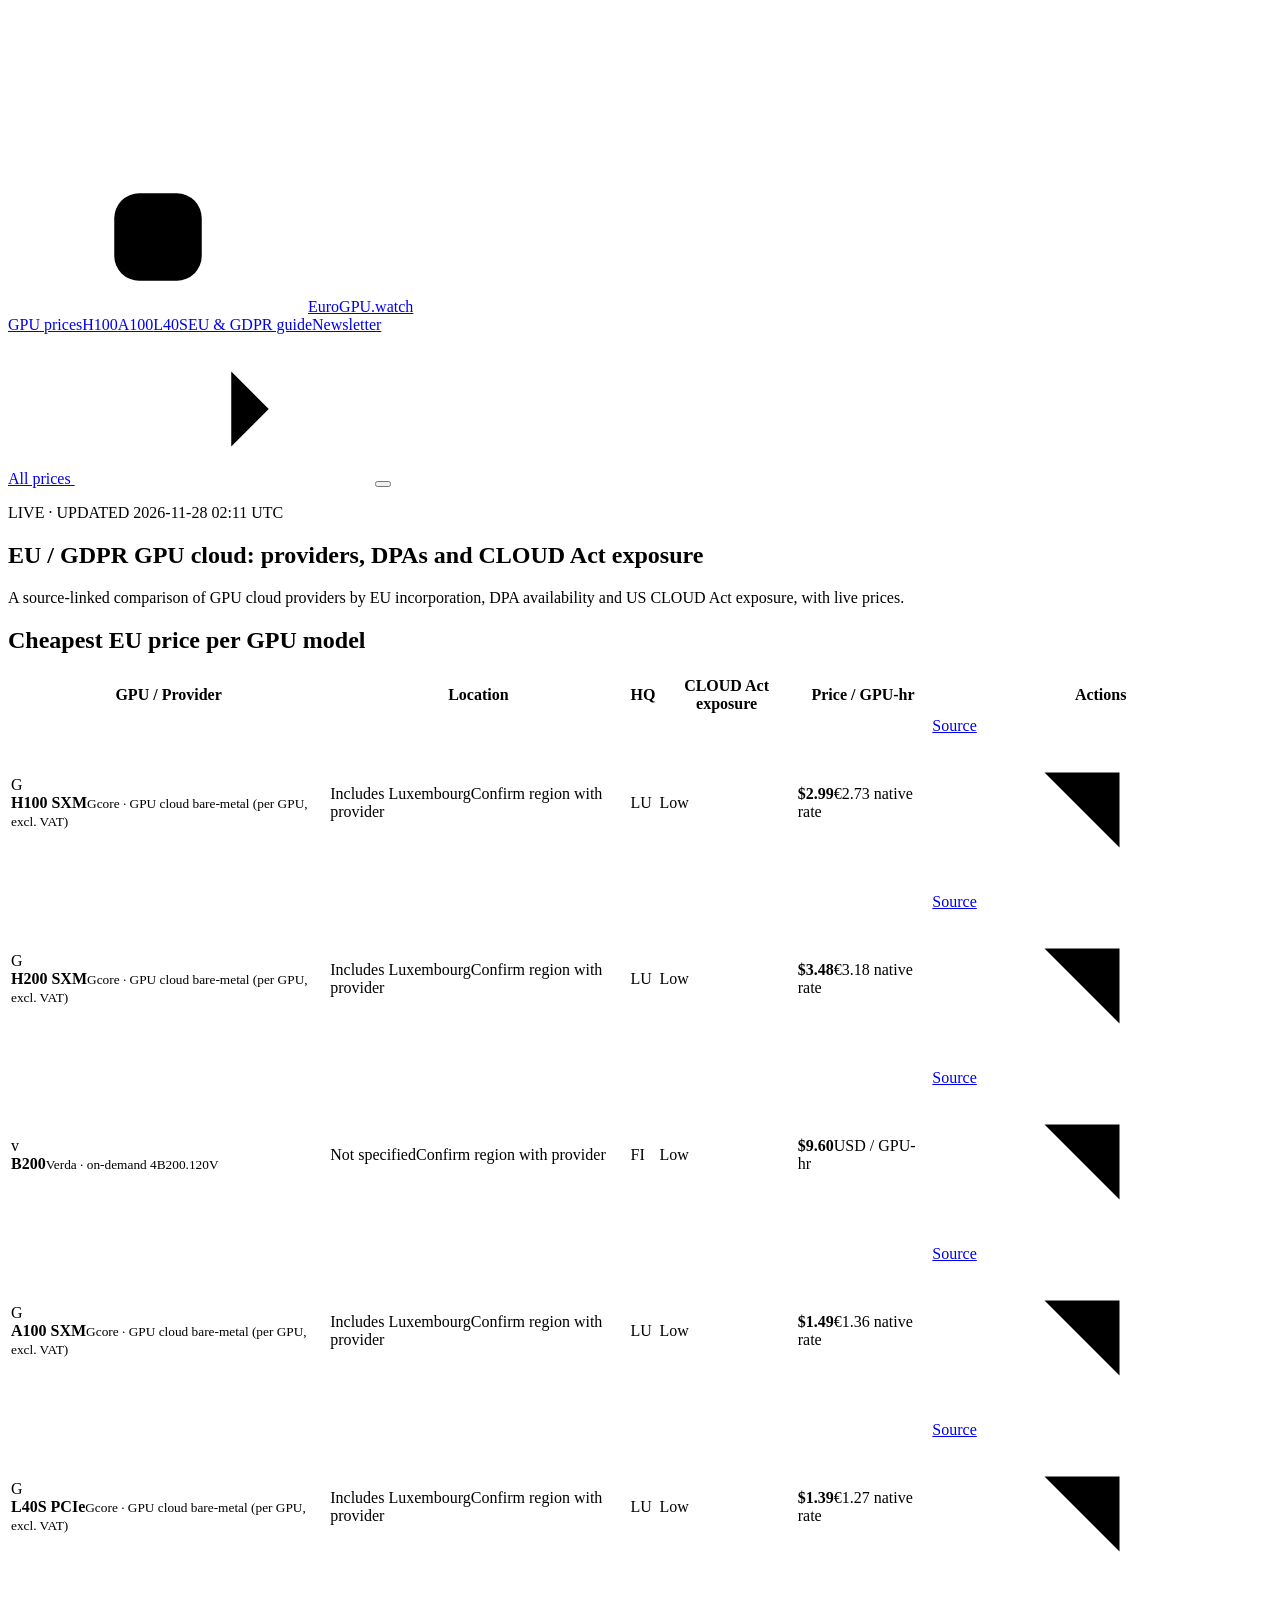
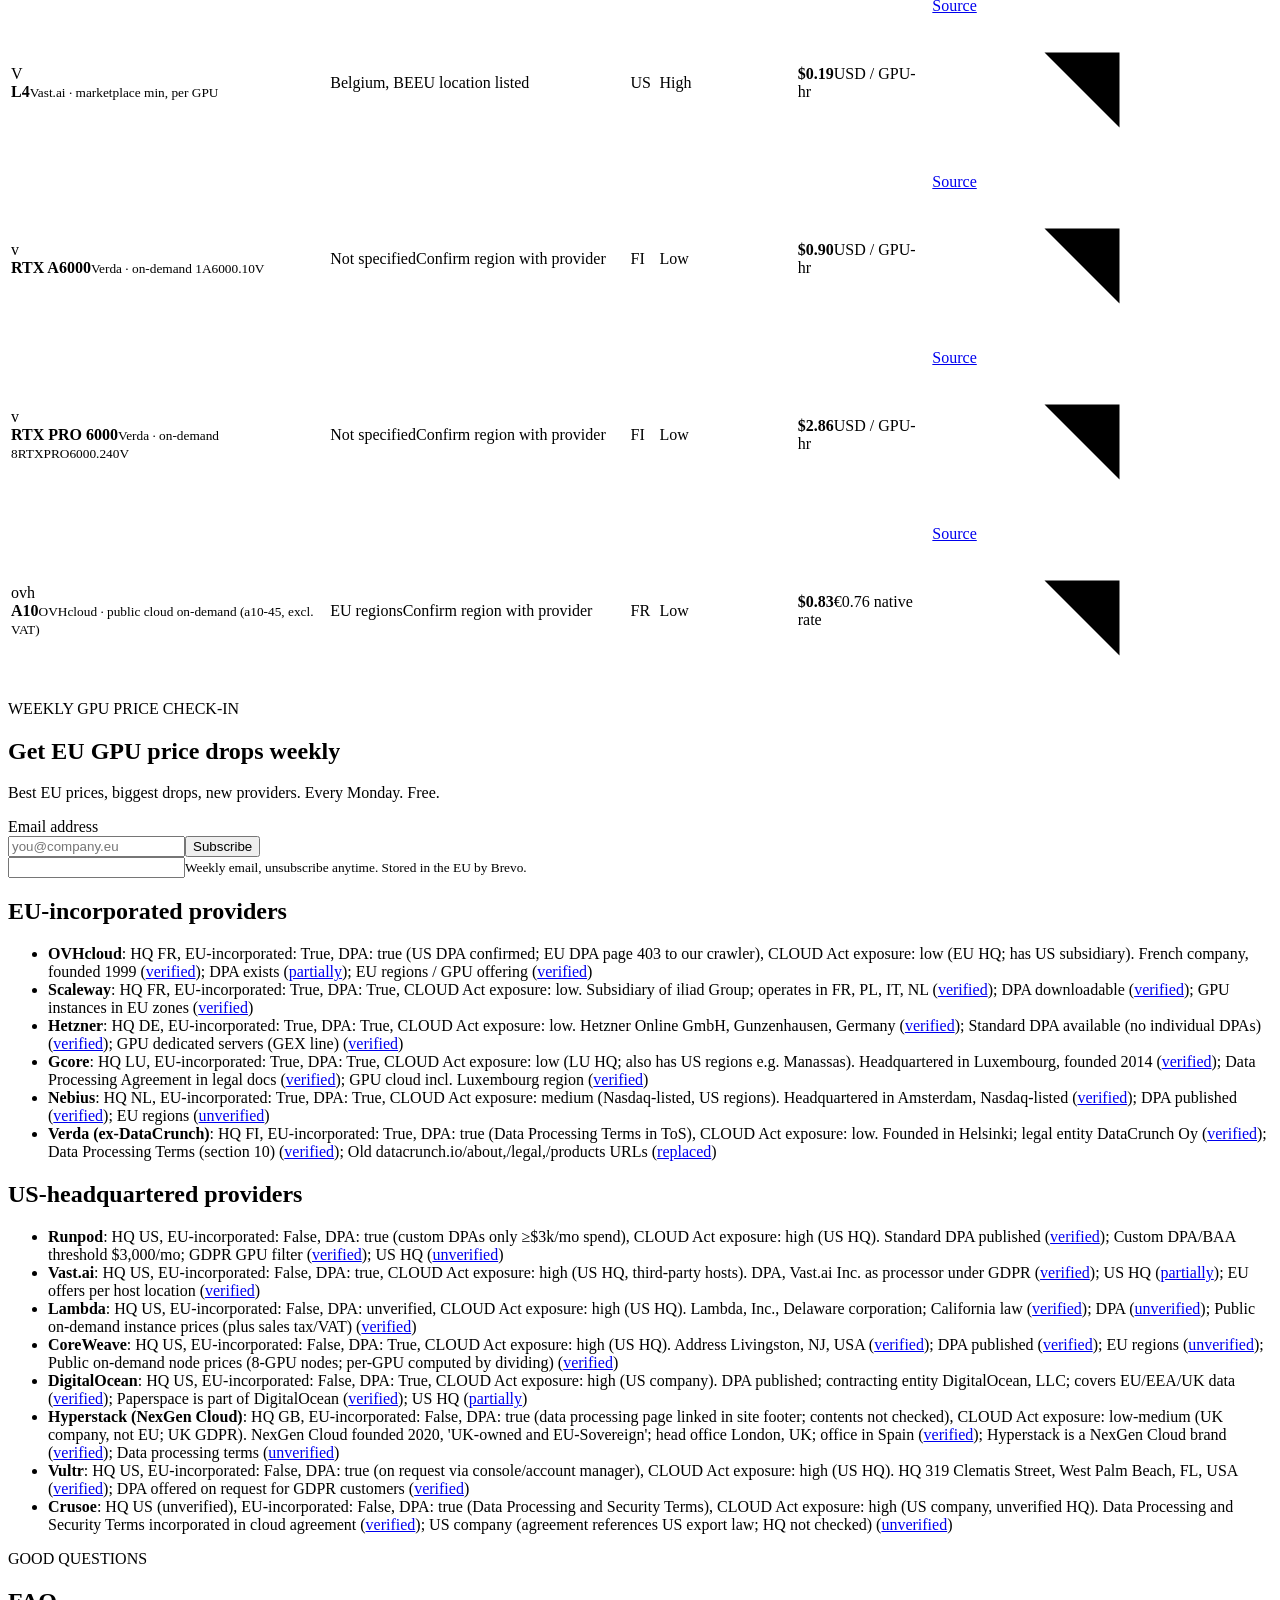
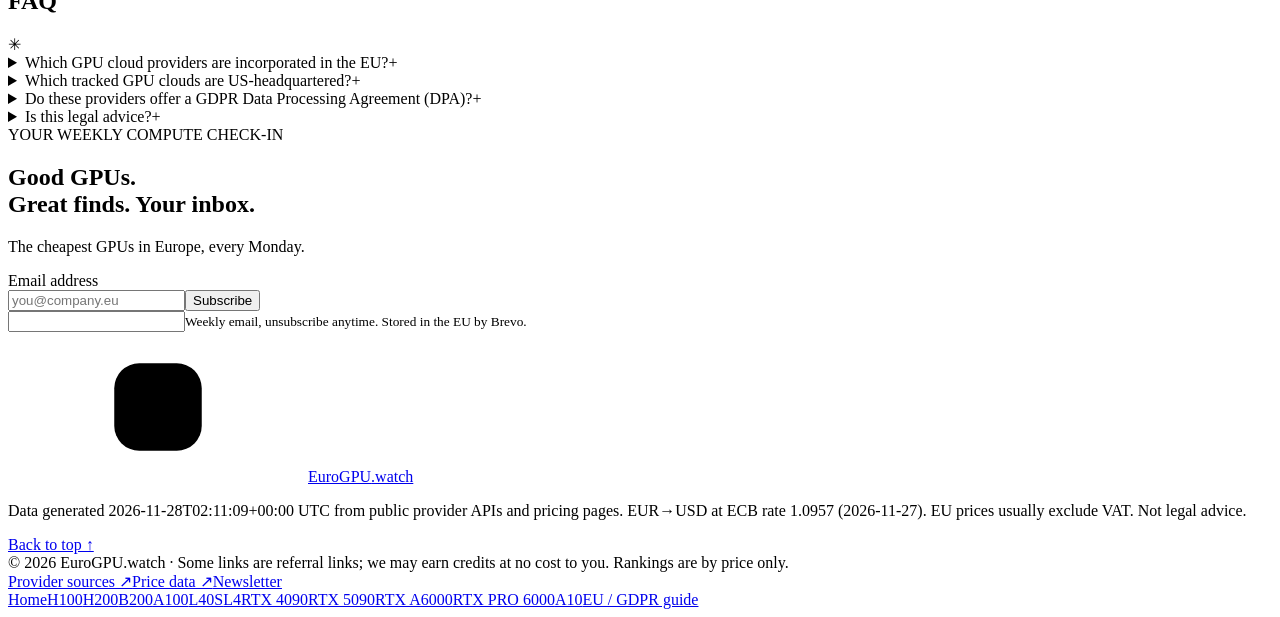
==== commit 0a688b5e: "Refresh prices and pages" ====
--- a/eu-gdpr-gpu-cloud/index.html
+++ b/eu-gdpr-gpu-cloud/index.html
@@ -3,7 +3,7 @@
 <meta name="description" content="Compare EU-incorporated vs US-headquartered GPU clouds: DPA availability, CLOUD Act exposure and live cheapest EU GPU prices, all with sources.">
 <link rel="canonical" href="https://paubuilds.github.io/eurogpu-watch/eu-gdpr-gpu-cloud/">
 <meta property="og:type" content="website"><meta property="og:site_name" content="EuroGPU.watch"><meta property="og:title" content="EU GDPR GPU cloud – DPA &amp; CLOUD Act comparison with live prices | EuroGPU.watch"><meta property="og:description" content="Compare EU-incorporated vs US-headquartered GPU clouds: DPA availability, CLOUD Act exposure and live cheapest EU GPU prices, all with sources."><meta property="og:url" content="https://paubuilds.github.io/eurogpu-watch/eu-gdpr-gpu-cloud/"><meta name="twitter:card" content="summary">
-<script type="application/ld+json">{"@context": "https://schema.org", "@type": "Dataset", "name": "EU GPU cloud prices and compliance", "description": "Compare EU-incorporated vs US-headquartered GPU clouds: DPA availability, CLOUD Act exposure and live cheapest EU GPU prices, all with sources.", "url": "https://paubuilds.github.io/eurogpu-watch/eu-gdpr-gpu-cloud/", "dateModified": "2026-11-27T19:35:45+00:00", "creator": {"@type": "Organization", "name": "EuroGPU.watch", "url": "https://paubuilds.github.io/eurogpu-watch/"}, "isAccessibleForFree": true, "distribution": [{"@type": "DataDownload", "encodingFormat": "application/json", "contentUrl": "https://paubuilds.github.io/eurogpu-watch/data/prices.json"}], "variableMeasured": "GPU rental price per GPU-hour (USD; EUR converted at ECB reference rate)"}</script>
+<script type="application/ld+json">{"@context": "https://schema.org", "@type": "Dataset", "name": "EU GPU cloud prices and compliance", "description": "Compare EU-incorporated vs US-headquartered GPU clouds: DPA availability, CLOUD Act exposure and live cheapest EU GPU prices, all with sources.", "url": "https://paubuilds.github.io/eurogpu-watch/eu-gdpr-gpu-cloud/", "dateModified": "2026-11-28T02:11:09+00:00", "creator": {"@type": "Organization", "name": "EuroGPU.watch", "url": "https://paubuilds.github.io/eurogpu-watch/"}, "isAccessibleForFree": true, "distribution": [{"@type": "DataDownload", "encodingFormat": "application/json", "contentUrl": "https://paubuilds.github.io/eurogpu-watch/data/prices.json"}], "variableMeasured": "GPU rental price per GPU-hour (USD; EUR converted at ECB reference rate)"}</script>
 <script type="application/ld+json">{"@context": "https://schema.org", "@type": "FAQPage", "mainEntity": [{"@type": "Question", "name": "Which GPU cloud providers are incorporated in the EU?", "acceptedAnswer": {"@type": "Answer", "text": "Tracked EU-incorporated providers: OVHcloud (FR), Scaleway (FR), Hetzner (DE), Gcore (LU), Nebius (NL), Verda (ex-DataCrunch) (FI). Each claim links to the provider's own page."}}, {"@type": "Question", "name": "Which tracked GPU clouds are US-headquartered?", "acceptedAnswer": {"@type": "Answer", "text": "Runpod, Vast.ai, Lambda, CoreWeave, DigitalOcean, Hyperstack (NexGen Cloud), Vultr, Crusoe. US-headquartered companies are subject to the US CLOUD Act regardless of where data is stored."}}, {"@type": "Question", "name": "Do these providers offer a GDPR Data Processing Agreement (DPA)?", "acceptedAnswer": {"@type": "Answer", "text": "See the DPA field per provider below; each is linked to the source we checked, and claims we could not confirm are marked unverified."}}, {"@type": "Question", "name": "Is this legal advice?", "acceptedAnswer": {"@type": "Answer", "text": "No. It is a factual summary of public provider documents. Check the linked sources and consult your DPO or lawyer."}}]}</script>
 <link rel="icon" type="image/svg+xml" href="/eurogpu-watch/assets/favicon.svg"><link rel="stylesheet" href="/eurogpu-watch/assets/style.css"><link rel="stylesheet" href="/eurogpu-watch/assets/pages.css"></head><body>
 <svg class="icon-library"  xmlns="http://www.w3.org/2000/svg" aria-hidden="true"><defs>
@@ -17,12 +17,12 @@
 <div class="hero-shell page-shell" id="top"><header class="site-header wrap"><a class="brand" href="/eurogpu-watch/" aria-label="EuroGPU.watch home"><span class="brand-mark"><svg><use href="#chip"/></svg></span><span>EuroGPU<span class="brand-light">.watch</span></span></a>
 <nav aria-label="Main navigation"><a href="/eurogpu-watch/#explore">GPU prices</a><a href="/eurogpu-watch/gpu/h100/">H100</a><a href="/eurogpu-watch/gpu/a100/">A100</a><a href="/eurogpu-watch/gpu/l40s/">L40S</a><a href="/eurogpu-watch/eu-gdpr-gpu-cloud/">EU &amp; GDPR guide</a><a href="#nl-email-card">Newsletter</a></nav>
 <a class="button nav-button" href="/eurogpu-watch/#explore">All prices <svg><use href="#arrow"/></svg></a><button class="menu-toggle" aria-label="Open navigation" aria-expanded="false"><span></span><span></span></button></header>
-<section class="page-hero wrap"><p class="hero-overline">LIVE · UPDATED 2026-11-27 19:35 UTC</p><h1>EU / GDPR GPU cloud: providers, DPAs and CLOUD Act exposure</h1><p class="page-lede">A source-linked comparison of GPU cloud providers by EU incorporation, DPA availability and US CLOUD Act exposure, with live prices.</p></section></div>
-<main class="page-body wrap"><h2>Cheapest EU price per GPU model</h2><div class="comparison"><div class="table-scroll"><table><thead><tr><th>GPU / Provider</th><th>Location</th><th>HQ</th><th>CLOUD Act exposure</th><th>Price / GPU-hr</th><th><span class="sr-only">Actions</span></th></tr></thead><tbody><tr><td><div class="gpu-cell"><span class="provider-icon gcore" aria-hidden="true">G</span><div><strong>H100 SXM</strong><small>Gcore · GPU cloud bare-metal (per GPU, excl. VAT)</small></div></div></td><td><div class="location-cell">Includes Luxembourg<span>Confirm region with provider</span></div></td><td><span class="hq"><span class="hq-code">LU</span></span></td><td><span class="exposure low" title="low (LU HQ; also has US regions e.g. Manassas)">Low</span></td><td><strong class="offer-price">$2.99</strong><span class="native-price">€2.73 native rate</span></td><td><div class="row-actions"><a class="source-link" href="https://gcore.com/pricing/ai" rel="nofollow noopener" target="_blank" title="Fetched 2026-11-27T19:35:43+00:00">Source</a><a class="rent-link" href="https://gcore.com/pricing/ai" target="_blank" rel="nofollow noopener" aria-label="Rent at Gcore"><svg><use href="#external"/></svg></a></div></td></tr><tr><td><div class="gpu-cell"><span class="provider-icon gcore" aria-hidden="true">G</span><div><strong>H200 SXM</strong><small>Gcore · GPU cloud bare-metal (per GPU, excl. VAT)</small></div></div></td><td><div class="location-cell">Includes Luxembourg<span>Confirm region with provider</span></div></td><td><span class="hq"><span class="hq-code">LU</span></span></td><td><span class="exposure low" title="low (LU HQ; also has US regions e.g. Manassas)">Low</span></td><td><strong class="offer-price">$3.48</strong><span class="native-price">€3.18 native rate</span></td><td><div class="row-actions"><a class="source-link" href="https://gcore.com/pricing/ai" rel="nofollow noopener" target="_blank" title="Fetched 2026-11-27T19:35:43+00:00">Source</a><a class="rent-link" href="https://gcore.com/pricing/ai" target="_blank" rel="nofollow noopener" aria-label="Rent at Gcore"><svg><use href="#external"/></svg></a></div></td></tr><tr><td><div class="gpu-cell"><span class="provider-icon verda" aria-hidden="true">v</span><div><strong>B200</strong><small>Verda · on-demand 4B200.120V</small></div></div></td><td><div class="location-cell">Not specified<span>Confirm region with provider</span></div></td><td><span class="hq"><span class="hq-code">FI</span></span></td><td><span class="exposure low" title="low">Low</span></td><td><strong class="offer-price">$9.60</strong><span class="native-price">USD / GPU-hr</span></td><td><div class="row-actions"><a class="source-link" href="https://api.datacrunch.io/v1/instance-types" rel="nofollow noopener" target="_blank" title="Fetched 2026-11-27T19:35:30+00:00">Source</a><a class="rent-link" href="https://verda.com/pricing" target="_blank" rel="nofollow noopener" aria-label="Rent at Verda (ex-DataCrunch)"><svg><use href="#external"/></svg></a></div></td></tr><tr><td><div class="gpu-cell"><span class="provider-icon gcore" aria-hidden="true">G</span><div><strong>A100 SXM</strong><small>Gcore · GPU cloud bare-metal (per GPU, excl. VAT)</small></div></div></td><td><div class="location-cell">Includes Luxembourg<span>Confirm region with provider</span></div></td><td><span class="hq"><span class="hq-code">LU</span></span></td><td><span class="exposure low" title="low (LU HQ; also has US regions e.g. Manassas)">Low</span></td><td><strong class="offer-price">$1.49</strong><span class="native-price">€1.36 native rate</span></td><td><div class="row-actions"><a class="source-link" href="https://gcore.com/pricing/ai" rel="nofollow noopener" target="_blank" title="Fetched 2026-11-27T19:35:43+00:00">Source</a><a class="rent-link" href="https://gcore.com/pricing/ai" target="_blank" rel="nofollow noopener" aria-label="Rent at Gcore"><svg><use href="#external"/></svg></a></div></td></tr><tr><td><div class="gpu-cell"><span class="provider-icon gcore" aria-hidden="true">G</span><div><strong>L40S PCIe</strong><small>Gcore · GPU cloud bare-metal (per GPU, excl. VAT)</small></div></div></td><td><div class="location-cell">Includes Luxembourg<span>Confirm region with provider</span></div></td><td><span class="hq"><span class="hq-code">LU</span></span></td><td><span class="exposure low" title="low (LU HQ; also has US regions e.g. Manassas)">Low</span></td><td><strong class="offer-price">$1.39</strong><span class="native-price">€1.27 native rate</span></td><td><div class="row-actions"><a class="source-link" href="https://gcore.com/pricing/ai" rel="nofollow noopener" target="_blank" title="Fetched 2026-11-27T19:35:43+00:00">Source</a><a class="rent-link" href="https://gcore.com/pricing/ai" target="_blank" rel="nofollow noopener" aria-label="Rent at Gcore"><svg><use href="#external"/></svg></a></div></td></tr><tr><td><div class="gpu-cell"><span class="provider-icon ovhcloud" aria-hidden="true">ovh</span><div><strong>L4</strong><small>OVHcloud · public cloud on-demand (l4-360, excl. VAT)</small></div></div></td><td><div class="location-cell">EU regions<span>Confirm region with provider</span></div></td><td><span class="hq"><span class="hq-code">FR</span></span></td><td><span class="exposure low" title="low (EU HQ; has US subsidiary)">Low</span></td><td><strong class="offer-price">$0.82</strong><span class="native-price">€0.75 native rate</span></td><td><div class="row-actions"><a class="source-link" href="https://eu.api.ovh.com/v1/order/catalog/public/cloud?ovhSubsidiary=FR" rel="nofollow noopener" target="_blank" title="Fetched 2026-11-27T19:35:25+00:00">Source</a><a class="rent-link" href="https://www.ovhcloud.com/en/public-cloud/prices/" target="_blank" rel="nofollow noopener" aria-label="Rent at OVHcloud"><svg><use href="#external"/></svg></a></div></td></tr><tr><td><div class="gpu-cell"><span class="provider-icon verda" aria-hidden="true">v</span><div><strong>RTX A6000</strong><small>Verda · on-demand 1A6000.10V</small></div></div></td><td><div class="location-cell">Not specified<span>Confirm region with provider</span></div></td><td><span class="hq"><span class="hq-code">FI</span></span></td><td><span class="exposure low" title="low">Low</span></td><td><strong class="offer-price">$0.90</strong><span class="native-price">USD / GPU-hr</span></td><td><div class="row-actions"><a class="source-link" href="https://api.datacrunch.io/v1/instance-types" rel="nofollow noopener" target="_blank" title="Fetched 2026-11-27T19:35:30+00:00">Source</a><a class="rent-link" href="https://verda.com/pricing" target="_blank" rel="nofollow noopener" aria-label="Rent at Verda (ex-DataCrunch)"><svg><use href="#external"/></svg></a></div></td></tr><tr><td><div class="gpu-cell"><span class="provider-icon verda" aria-hidden="true">v</span><div><strong>RTX PRO 6000</strong><small>Verda · on-demand 8RTXPRO6000.240V</small></div></div></td><td><div class="location-cell">Not specified<span>Confirm region with provider</span></div></td><td><span class="hq"><span class="hq-code">FI</span></span></td><td><span class="exposure low" title="low">Low</span></td><td><strong class="offer-price">$2.86</strong><span class="native-price">USD / GPU-hr</span></td><td><div class="row-actions"><a class="source-link" href="https://api.datacrunch.io/v1/instance-types" rel="nofollow noopener" target="_blank" title="Fetched 2026-11-27T19:35:30+00:00">Source</a><a class="rent-link" href="https://verda.com/pricing" target="_blank" rel="nofollow noopener" aria-label="Rent at Verda (ex-DataCrunch)"><svg><use href="#external"/></svg></a></div></td></tr><tr><td><div class="gpu-cell"><span class="provider-icon vast" aria-hidden="true">V</span><div><strong>A10</strong><small>Vast.ai · marketplace min, per GPU</small></div></div></td><td><div class="location-cell">The Netherlands, NL<span>EU location listed</span></div></td><td><span class="hq"><span class="hq-code">US</span></span></td><td><span class="exposure high" title="high (US HQ, third-party hosts)">High</span></td><td><strong class="offer-price">$0.24</strong><span class="native-price">USD / GPU-hr</span></td><td><div class="row-actions"><a class="source-link" href="https://console.vast.ai/api/v0/bundles/" rel="nofollow noopener" target="_blank" title="Fetched 2026-11-27T19:35:23+00:00">Source</a><a class="rent-link" href="https://cloud.vast.ai/?ref_id=752083" target="_blank" rel="sponsored nofollow noopener" aria-label="Rent at Vast.ai"><svg><use href="#external"/></svg></a></div></td></tr></tbody></table></div></div><aside class="nl-card" aria-label="Newsletter signup"><div><div class="eyebrow">WEEKLY GPU PRICE CHECK-IN</div><h2>Get EU GPU price drops weekly</h2><p>Best EU prices, biggest drops, new providers. Every Monday. Free.</p></div><form class="nl-form" action="https://9d237d23.sibforms.com/serve/[base64]" method="post" target="_blank"><label class="sr-only" for="nl-email-card">Email address</label><div class="email-field nl-field"><input id="nl-email-card" name="EMAIL" type="email" placeholder="you@company.eu" required autocomplete="email"><button type="submit" class="nl-btn">Subscribe</button></div><input type="text" name="email_address_check" class="honeypot" tabindex="-1" aria-hidden="true" autocomplete="off"><input type="hidden" name="locale" value="en"><small>Weekly email, unsubscribe anytime. Stored in the EU by Brevo.</small></form></aside><h2>EU-incorporated providers</h2><ul class="claims"><li><b>OVHcloud</b>: HQ FR, EU-incorporated: True, DPA: true (US DPA confirmed; EU DPA page 403 to our crawler), CLOUD Act exposure: low (EU HQ; has US subsidiary). French company, founded 1999 (<a href="https://www.ovhcloud.com/en/about-us/" rel=nofollow>verified</a>); DPA exists (<a href="https://us.ovhcloud.com/legal/data-processing-agreement/" rel=nofollow>partially</a>); EU regions / GPU offering (<a href="https://eu.api.ovh.com/v1/order/catalog/public/cloud?ovhSubsidiary=FR" rel=nofollow>verified</a>)</li><li><b>Scaleway</b>: HQ FR, EU-incorporated: True, DPA: True, CLOUD Act exposure: low. Subsidiary of iliad Group; operates in FR, PL, IT, NL (<a href="https://www.scaleway.com/en/about-us/" rel=nofollow>verified</a>); DPA downloadable (<a href="https://www.scaleway.com/en/contracts/" rel=nofollow>verified</a>); GPU instances in EU zones (<a href="https://api.scaleway.com/instance/v1/zones/fr-par-2/products/servers" rel=nofollow>verified</a>)</li><li><b>Hetzner</b>: HQ DE, EU-incorporated: True, DPA: True, CLOUD Act exposure: low. Hetzner Online GmbH, Gunzenhausen, Germany (<a href="https://www.hetzner.com/legal/legal-notice/" rel=nofollow>verified</a>); Standard DPA available (no individual DPAs) (<a href="https://docs.hetzner.com/general/general-terms-and-conditions/data-privacy-faq/" rel=nofollow>verified</a>); GPU dedicated servers (GEX line) (<a href="https://www.hetzner.com/dedicated-rootserver/matrix-gpu/" rel=nofollow>verified</a>)</li><li><b>Gcore</b>: HQ LU, EU-incorporated: True, DPA: True, CLOUD Act exposure: low (LU HQ; also has US regions e.g. Manassas). Headquartered in Luxembourg, founded 2014 (<a href="https://gcore.com/about" rel=nofollow>verified</a>); Data Processing Agreement in legal docs (<a href="https://gcore.com/legal" rel=nofollow>verified</a>); GPU cloud incl. Luxembourg region (<a href="https://gcore.com/pricing/ai" rel=nofollow>verified</a>)</li><li><b>Nebius</b>: HQ NL, EU-incorporated: True, DPA: True, CLOUD Act exposure: medium (Nasdaq-listed, US regions). Headquartered in Amsterdam, Nasdaq-listed (<a href="https://nebius.com/about" rel=nofollow>verified</a>); DPA published (<a href="https://docs.nebius.com/legal" rel=nofollow>verified</a>); EU regions (<a href="https://nebius.com/prices" rel=nofollow>unverified</a>)</li><li><b>Verda (ex-DataCrunch)</b>: HQ FI, EU-incorporated: True, DPA: true (Data Processing Terms in ToS), CLOUD Act exposure: low. Founded in Helsinki; legal entity DataCrunch Oy (<a href="https://verda.com/company" rel=nofollow>verified</a>); Data Processing Terms (section 10) (<a href="https://verda.com/terms-and-conditions" rel=nofollow>verified</a>); Old datacrunch.io/about,/legal,/products URLs (<a href="https://verda.com/pricing" rel=nofollow>replaced</a>)</li></ul><h2>US-headquartered providers</h2><ul class="claims"><li><b>Runpod</b>: HQ US, EU-incorporated: False, DPA: true (custom DPAs only ≥$3k/mo spend), CLOUD Act exposure: high (US HQ). Standard DPA published (<a href="https://www.runpod.io/legal/data-processing-agreement" rel=nofollow>verified</a>); Custom DPA/BAA threshold $3,000/mo; GDPR GPU filter (<a href="https://contact.runpod.io/hc/en-us/articles/50120688006163-How-to-Find-HIPAA-GDPR-Compliant-GPUs-on-Runpod-and-Understand-BAA-Policy" rel=nofollow>verified</a>); US HQ (<a href="https://www.runpod.io/legal/data-processing-agreement" rel=nofollow>unverified</a>)</li><li><b>Vast.ai</b>: HQ US, EU-incorporated: False, DPA: true, CLOUD Act exposure: high (US HQ, third-party hosts). DPA, Vast.ai Inc. as processor under GDPR (<a href="https://vast.ai/data-processing-agreement" rel=nofollow>verified</a>); US HQ (<a href="https://vast.ai/privacy" rel=nofollow>partially</a>); EU offers per host location (<a href="https://console.vast.ai/api/v0/bundles/" rel=nofollow>verified</a>)</li><li><b>Lambda</b>: HQ US, EU-incorporated: False, DPA: unverified, CLOUD Act exposure: high (US HQ). Lambda, Inc., Delaware corporation; California law (<a href="https://lambda.ai/legal/terms-of-service" rel=nofollow>verified</a>); DPA (<a href="https://lambda.ai/legal/privacy-policy" rel=nofollow>unverified</a>); Public on-demand instance prices (plus sales tax/VAT) (<a href="https://lambda.ai/pricing" rel=nofollow>verified</a>)</li><li><b>CoreWeave</b>: HQ US, EU-incorporated: False, DPA: True, CLOUD Act exposure: high (US HQ). Address Livingston, NJ, USA (<a href="https://www.coreweave.com/pricing" rel=nofollow>verified</a>); DPA published (<a href="https://docs.coreweave.com/policies/terms-of-service/data-processing-agreement" rel=nofollow>verified</a>); EU regions (<a href="https://docs.coreweave.com/policies/terms-of-service" rel=nofollow>unverified</a>); Public on-demand node prices (8-GPU nodes; per-GPU computed by dividing) (<a href="https://www.coreweave.com/pricing" rel=nofollow>verified</a>)</li><li><b>DigitalOcean</b>: HQ US, EU-incorporated: False, DPA: True, CLOUD Act exposure: high (US company). DPA published; contracting entity DigitalOcean, LLC; covers EU/EEA/UK data (<a href="https://www.digitalocean.com/legal/data-processing-agreement" rel=nofollow>verified</a>); Paperspace is part of DigitalOcean (<a href="https://www.paperspace.com/pricing" rel=nofollow>verified</a>); US HQ (<a href="https://www.digitalocean.com/legal/data-processing-agreement" rel=nofollow>partially</a>)</li><li><b>Hyperstack (NexGen Cloud)</b>: HQ GB, EU-incorporated: False, DPA: true (data processing page linked in site footer; contents not checked), CLOUD Act exposure: low-medium (UK company, not EU; UK GDPR). NexGen Cloud founded 2020, &#x27;UK-owned and EU-Sovereign&#x27;; head office London, UK; office in Spain (<a href="https://www.nexgencloud.com/about" rel=nofollow>verified</a>); Hyperstack is a NexGen Cloud brand (<a href="https://www.hyperstack.cloud/gpu-pricing" rel=nofollow>verified</a>); Data processing terms (<a href="https://www.hyperstack.cloud/data-processing" rel=nofollow>unverified</a>)</li><li><b>Vultr</b>: HQ US, EU-incorporated: False, DPA: true (on request via console/account manager), CLOUD Act exposure: high (US HQ). HQ 319 Clematis Street, West Palm Beach, FL, USA (<a href="https://www.vultr.com/company/contact/" rel=nofollow>verified</a>); DPA offered on request for GDPR customers (<a href="https://docs.vultr.com/support/platform/compliance/does-vultr-offer-a-data-processing-addendum" rel=nofollow>verified</a>)</li><li><b>Crusoe</b>: HQ US (unverified), EU-incorporated: False, DPA: true (Data Processing and Security Terms), CLOUD Act exposure: high (US company, unverified HQ). Data Processing and Security Terms incorporated in cloud agreement (<a href="https://legal.crusoe.ai/" rel=nofollow>verified</a>); US company (agreement references US export law; HQ not checked) (<a href="https://legal.crusoe.ai/" rel=nofollow>unverified</a>)</li></ul><section class="faq page-faq" aria-labelledby="faq-title"><div><div class="eyebrow">GOOD QUESTIONS</div><h2 id="faq-title">FAQ</h2><span class="faq-asterisk" aria-hidden="true">✳</span></div><div class="faq-items"><details><summary>Which GPU cloud providers are incorporated in the EU?<span>+</span></summary><p>Tracked EU-incorporated providers: OVHcloud (FR), Scaleway (FR), Hetzner (DE), Gcore (LU), Nebius (NL), Verda (ex-DataCrunch) (FI). Each claim links to the provider's own page.</p></details><details><summary>Which tracked GPU clouds are US-headquartered?<span>+</span></summary><p>Runpod, Vast.ai, Lambda, CoreWeave, DigitalOcean, Hyperstack (NexGen Cloud), Vultr, Crusoe. US-headquartered companies are subject to the US CLOUD Act regardless of where data is stored.</p></details><details><summary>Do these providers offer a GDPR Data Processing Agreement (DPA)?<span>+</span></summary><p>See the DPA field per provider below; each is linked to the source we checked, and claims we could not confirm are marked unverified.</p></details><details><summary>Is this legal advice?<span>+</span></summary><p>No. It is a factual summary of public provider documents. Check the linked sources and consult your DPO or lawyer.</p></details></div></section></main>
+<section class="page-hero wrap"><p class="hero-overline">LIVE · UPDATED 2026-11-28 02:11 UTC</p><h1>EU / GDPR GPU cloud: providers, DPAs and CLOUD Act exposure</h1><p class="page-lede">A source-linked comparison of GPU cloud providers by EU incorporation, DPA availability and US CLOUD Act exposure, with live prices.</p></section></div>
+<main class="page-body wrap"><h2>Cheapest EU price per GPU model</h2><div class="comparison"><div class="table-scroll"><table><thead><tr><th>GPU / Provider</th><th>Location</th><th>HQ</th><th>CLOUD Act exposure</th><th>Price / GPU-hr</th><th><span class="sr-only">Actions</span></th></tr></thead><tbody><tr><td><div class="gpu-cell"><span class="provider-icon gcore" aria-hidden="true">G</span><div><strong>H100 SXM</strong><small>Gcore · GPU cloud bare-metal (per GPU, excl. VAT)</small></div></div></td><td><div class="location-cell">Includes Luxembourg<span>Confirm region with provider</span></div></td><td><span class="hq"><span class="hq-code">LU</span></span></td><td><span class="exposure low" title="low (LU HQ; also has US regions e.g. Manassas)">Low</span></td><td><strong class="offer-price">$2.99</strong><span class="native-price">€2.73 native rate</span></td><td><div class="row-actions"><a class="source-link" href="https://gcore.com/pricing/ai" rel="nofollow noopener" target="_blank" title="Fetched 2026-11-28T02:10:38+00:00">Source</a><a class="rent-link" href="https://gcore.com/pricing/ai" target="_blank" rel="nofollow noopener" aria-label="Rent at Gcore"><svg><use href="#external"/></svg></a></div></td></tr><tr><td><div class="gpu-cell"><span class="provider-icon gcore" aria-hidden="true">G</span><div><strong>H200 SXM</strong><small>Gcore · GPU cloud bare-metal (per GPU, excl. VAT)</small></div></div></td><td><div class="location-cell">Includes Luxembourg<span>Confirm region with provider</span></div></td><td><span class="hq"><span class="hq-code">LU</span></span></td><td><span class="exposure low" title="low (LU HQ; also has US regions e.g. Manassas)">Low</span></td><td><strong class="offer-price">$3.48</strong><span class="native-price">€3.18 native rate</span></td><td><div class="row-actions"><a class="source-link" href="https://gcore.com/pricing/ai" rel="nofollow noopener" target="_blank" title="Fetched 2026-11-28T02:10:38+00:00">Source</a><a class="rent-link" href="https://gcore.com/pricing/ai" target="_blank" rel="nofollow noopener" aria-label="Rent at Gcore"><svg><use href="#external"/></svg></a></div></td></tr><tr><td><div class="gpu-cell"><span class="provider-icon verda" aria-hidden="true">v</span><div><strong>B200</strong><small>Verda · on-demand 4B200.120V</small></div></div></td><td><div class="location-cell">Not specified<span>Confirm region with provider</span></div></td><td><span class="hq"><span class="hq-code">FI</span></span></td><td><span class="exposure low" title="low">Low</span></td><td><strong class="offer-price">$9.60</strong><span class="native-price">USD / GPU-hr</span></td><td><div class="row-actions"><a class="source-link" href="https://api.datacrunch.io/v1/instance-types" rel="nofollow noopener" target="_blank" title="Fetched 2026-11-28T02:10:16+00:00">Source</a><a class="rent-link" href="https://verda.com/pricing" target="_blank" rel="nofollow noopener" aria-label="Rent at Verda (ex-DataCrunch)"><svg><use href="#external"/></svg></a></div></td></tr><tr><td><div class="gpu-cell"><span class="provider-icon gcore" aria-hidden="true">G</span><div><strong>A100 SXM</strong><small>Gcore · GPU cloud bare-metal (per GPU, excl. VAT)</small></div></div></td><td><div class="location-cell">Includes Luxembourg<span>Confirm region with provider</span></div></td><td><span class="hq"><span class="hq-code">LU</span></span></td><td><span class="exposure low" title="low (LU HQ; also has US regions e.g. Manassas)">Low</span></td><td><strong class="offer-price">$1.49</strong><span class="native-price">€1.36 native rate</span></td><td><div class="row-actions"><a class="source-link" href="https://gcore.com/pricing/ai" rel="nofollow noopener" target="_blank" title="Fetched 2026-11-28T02:10:38+00:00">Source</a><a class="rent-link" href="https://gcore.com/pricing/ai" target="_blank" rel="nofollow noopener" aria-label="Rent at Gcore"><svg><use href="#external"/></svg></a></div></td></tr><tr><td><div class="gpu-cell"><span class="provider-icon gcore" aria-hidden="true">G</span><div><strong>L40S PCIe</strong><small>Gcore · GPU cloud bare-metal (per GPU, excl. VAT)</small></div></div></td><td><div class="location-cell">Includes Luxembourg<span>Confirm region with provider</span></div></td><td><span class="hq"><span class="hq-code">LU</span></span></td><td><span class="exposure low" title="low (LU HQ; also has US regions e.g. Manassas)">Low</span></td><td><strong class="offer-price">$1.39</strong><span class="native-price">€1.27 native rate</span></td><td><div class="row-actions"><a class="source-link" href="https://gcore.com/pricing/ai" rel="nofollow noopener" target="_blank" title="Fetched 2026-11-28T02:10:38+00:00">Source</a><a class="rent-link" href="https://gcore.com/pricing/ai" target="_blank" rel="nofollow noopener" aria-label="Rent at Gcore"><svg><use href="#external"/></svg></a></div></td></tr><tr><td><div class="gpu-cell"><span class="provider-icon vast" aria-hidden="true">V</span><div><strong>L4</strong><small>Vast.ai · marketplace min, per GPU</small></div></div></td><td><div class="location-cell">Belgium, BE<span>EU location listed</span></div></td><td><span class="hq"><span class="hq-code">US</span></span></td><td><span class="exposure high" title="high (US HQ, third-party hosts)">High</span></td><td><strong class="offer-price">$0.19</strong><span class="native-price">USD / GPU-hr</span></td><td><div class="row-actions"><a class="source-link" href="https://console.vast.ai/api/v0/bundles/" rel="nofollow noopener" target="_blank" title="Fetched 2026-11-28T02:10:11+00:00">Source</a><a class="rent-link" href="https://cloud.vast.ai/?ref_id=752083" target="_blank" rel="sponsored nofollow noopener" aria-label="Rent at Vast.ai"><svg><use href="#external"/></svg></a></div></td></tr><tr><td><div class="gpu-cell"><span class="provider-icon verda" aria-hidden="true">v</span><div><strong>RTX A6000</strong><small>Verda · on-demand 1A6000.10V</small></div></div></td><td><div class="location-cell">Not specified<span>Confirm region with provider</span></div></td><td><span class="hq"><span class="hq-code">FI</span></span></td><td><span class="exposure low" title="low">Low</span></td><td><strong class="offer-price">$0.90</strong><span class="native-price">USD / GPU-hr</span></td><td><div class="row-actions"><a class="source-link" href="https://api.datacrunch.io/v1/instance-types" rel="nofollow noopener" target="_blank" title="Fetched 2026-11-28T02:10:16+00:00">Source</a><a class="rent-link" href="https://verda.com/pricing" target="_blank" rel="nofollow noopener" aria-label="Rent at Verda (ex-DataCrunch)"><svg><use href="#external"/></svg></a></div></td></tr><tr><td><div class="gpu-cell"><span class="provider-icon verda" aria-hidden="true">v</span><div><strong>RTX PRO 6000</strong><small>Verda · on-demand 8RTXPRO6000.240V</small></div></div></td><td><div class="location-cell">Not specified<span>Confirm region with provider</span></div></td><td><span class="hq"><span class="hq-code">FI</span></span></td><td><span class="exposure low" title="low">Low</span></td><td><strong class="offer-price">$2.86</strong><span class="native-price">USD / GPU-hr</span></td><td><div class="row-actions"><a class="source-link" href="https://api.datacrunch.io/v1/instance-types" rel="nofollow noopener" target="_blank" title="Fetched 2026-11-28T02:10:16+00:00">Source</a><a class="rent-link" href="https://verda.com/pricing" target="_blank" rel="nofollow noopener" aria-label="Rent at Verda (ex-DataCrunch)"><svg><use href="#external"/></svg></a></div></td></tr><tr><td><div class="gpu-cell"><span class="provider-icon ovhcloud" aria-hidden="true">ovh</span><div><strong>A10</strong><small>OVHcloud · public cloud on-demand (a10-45, excl. VAT)</small></div></div></td><td><div class="location-cell">EU regions<span>Confirm region with provider</span></div></td><td><span class="hq"><span class="hq-code">FR</span></span></td><td><span class="exposure low" title="low (EU HQ; has US subsidiary)">Low</span></td><td><strong class="offer-price">$0.83</strong><span class="native-price">€0.76 native rate</span></td><td><div class="row-actions"><a class="source-link" href="https://eu.api.ovh.com/v1/order/catalog/public/cloud?ovhSubsidiary=FR" rel="nofollow noopener" target="_blank" title="Fetched 2026-11-28T02:10:13+00:00">Source</a><a class="rent-link" href="https://www.ovhcloud.com/en/public-cloud/prices/" target="_blank" rel="nofollow noopener" aria-label="Rent at OVHcloud"><svg><use href="#external"/></svg></a></div></td></tr></tbody></table></div></div><aside class="nl-card" aria-label="Newsletter signup"><div><div class="eyebrow">WEEKLY GPU PRICE CHECK-IN</div><h2>Get EU GPU price drops weekly</h2><p>Best EU prices, biggest drops, new providers. Every Monday. Free.</p></div><form class="nl-form" action="https://9d237d23.sibforms.com/serve/[base64]" method="post" target="_blank"><label class="sr-only" for="nl-email-card">Email address</label><div class="email-field nl-field"><input id="nl-email-card" name="EMAIL" type="email" placeholder="you@company.eu" required autocomplete="email"><button type="submit" class="nl-btn">Subscribe</button></div><input type="text" name="email_address_check" class="honeypot" tabindex="-1" aria-hidden="true" autocomplete="off"><input type="hidden" name="locale" value="en"><small>Weekly email, unsubscribe anytime. Stored in the EU by Brevo.</small></form></aside><h2>EU-incorporated providers</h2><ul class="claims"><li><b>OVHcloud</b>: HQ FR, EU-incorporated: True, DPA: true (US DPA confirmed; EU DPA page 403 to our crawler), CLOUD Act exposure: low (EU HQ; has US subsidiary). French company, founded 1999 (<a href="https://www.ovhcloud.com/en/about-us/" rel=nofollow>verified</a>); DPA exists (<a href="https://us.ovhcloud.com/legal/data-processing-agreement/" rel=nofollow>partially</a>); EU regions / GPU offering (<a href="https://eu.api.ovh.com/v1/order/catalog/public/cloud?ovhSubsidiary=FR" rel=nofollow>verified</a>)</li><li><b>Scaleway</b>: HQ FR, EU-incorporated: True, DPA: True, CLOUD Act exposure: low. Subsidiary of iliad Group; operates in FR, PL, IT, NL (<a href="https://www.scaleway.com/en/about-us/" rel=nofollow>verified</a>); DPA downloadable (<a href="https://www.scaleway.com/en/contracts/" rel=nofollow>verified</a>); GPU instances in EU zones (<a href="https://api.scaleway.com/instance/v1/zones/fr-par-2/products/servers" rel=nofollow>verified</a>)</li><li><b>Hetzner</b>: HQ DE, EU-incorporated: True, DPA: True, CLOUD Act exposure: low. Hetzner Online GmbH, Gunzenhausen, Germany (<a href="https://www.hetzner.com/legal/legal-notice/" rel=nofollow>verified</a>); Standard DPA available (no individual DPAs) (<a href="https://docs.hetzner.com/general/general-terms-and-conditions/data-privacy-faq/" rel=nofollow>verified</a>); GPU dedicated servers (GEX line) (<a href="https://www.hetzner.com/dedicated-rootserver/matrix-gpu/" rel=nofollow>verified</a>)</li><li><b>Gcore</b>: HQ LU, EU-incorporated: True, DPA: True, CLOUD Act exposure: low (LU HQ; also has US regions e.g. Manassas). Headquartered in Luxembourg, founded 2014 (<a href="https://gcore.com/about" rel=nofollow>verified</a>); Data Processing Agreement in legal docs (<a href="https://gcore.com/legal" rel=nofollow>verified</a>); GPU cloud incl. Luxembourg region (<a href="https://gcore.com/pricing/ai" rel=nofollow>verified</a>)</li><li><b>Nebius</b>: HQ NL, EU-incorporated: True, DPA: True, CLOUD Act exposure: medium (Nasdaq-listed, US regions). Headquartered in Amsterdam, Nasdaq-listed (<a href="https://nebius.com/about" rel=nofollow>verified</a>); DPA published (<a href="https://docs.nebius.com/legal" rel=nofollow>verified</a>); EU regions (<a href="https://nebius.com/prices" rel=nofollow>unverified</a>)</li><li><b>Verda (ex-DataCrunch)</b>: HQ FI, EU-incorporated: True, DPA: true (Data Processing Terms in ToS), CLOUD Act exposure: low. Founded in Helsinki; legal entity DataCrunch Oy (<a href="https://verda.com/company" rel=nofollow>verified</a>); Data Processing Terms (section 10) (<a href="https://verda.com/terms-and-conditions" rel=nofollow>verified</a>); Old datacrunch.io/about,/legal,/products URLs (<a href="https://verda.com/pricing" rel=nofollow>replaced</a>)</li></ul><h2>US-headquartered providers</h2><ul class="claims"><li><b>Runpod</b>: HQ US, EU-incorporated: False, DPA: true (custom DPAs only ≥$3k/mo spend), CLOUD Act exposure: high (US HQ). Standard DPA published (<a href="https://www.runpod.io/legal/data-processing-agreement" rel=nofollow>verified</a>); Custom DPA/BAA threshold $3,000/mo; GDPR GPU filter (<a href="https://contact.runpod.io/hc/en-us/articles/50120688006163-How-to-Find-HIPAA-GDPR-Compliant-GPUs-on-Runpod-and-Understand-BAA-Policy" rel=nofollow>verified</a>); US HQ (<a href="https://www.runpod.io/legal/data-processing-agreement" rel=nofollow>unverified</a>)</li><li><b>Vast.ai</b>: HQ US, EU-incorporated: False, DPA: true, CLOUD Act exposure: high (US HQ, third-party hosts). DPA, Vast.ai Inc. as processor under GDPR (<a href="https://vast.ai/data-processing-agreement" rel=nofollow>verified</a>); US HQ (<a href="https://vast.ai/privacy" rel=nofollow>partially</a>); EU offers per host location (<a href="https://console.vast.ai/api/v0/bundles/" rel=nofollow>verified</a>)</li><li><b>Lambda</b>: HQ US, EU-incorporated: False, DPA: unverified, CLOUD Act exposure: high (US HQ). Lambda, Inc., Delaware corporation; California law (<a href="https://lambda.ai/legal/terms-of-service" rel=nofollow>verified</a>); DPA (<a href="https://lambda.ai/legal/privacy-policy" rel=nofollow>unverified</a>); Public on-demand instance prices (plus sales tax/VAT) (<a href="https://lambda.ai/pricing" rel=nofollow>verified</a>)</li><li><b>CoreWeave</b>: HQ US, EU-incorporated: False, DPA: True, CLOUD Act exposure: high (US HQ). Address Livingston, NJ, USA (<a href="https://www.coreweave.com/pricing" rel=nofollow>verified</a>); DPA published (<a href="https://docs.coreweave.com/policies/terms-of-service/data-processing-agreement" rel=nofollow>verified</a>); EU regions (<a href="https://docs.coreweave.com/policies/terms-of-service" rel=nofollow>unverified</a>); Public on-demand node prices (8-GPU nodes; per-GPU computed by dividing) (<a href="https://www.coreweave.com/pricing" rel=nofollow>verified</a>)</li><li><b>DigitalOcean</b>: HQ US, EU-incorporated: False, DPA: True, CLOUD Act exposure: high (US company). DPA published; contracting entity DigitalOcean, LLC; covers EU/EEA/UK data (<a href="https://www.digitalocean.com/legal/data-processing-agreement" rel=nofollow>verified</a>); Paperspace is part of DigitalOcean (<a href="https://www.paperspace.com/pricing" rel=nofollow>verified</a>); US HQ (<a href="https://www.digitalocean.com/legal/data-processing-agreement" rel=nofollow>partially</a>)</li><li><b>Hyperstack (NexGen Cloud)</b>: HQ GB, EU-incorporated: False, DPA: true (data processing page linked in site footer; contents not checked), CLOUD Act exposure: low-medium (UK company, not EU; UK GDPR). NexGen Cloud founded 2020, &#x27;UK-owned and EU-Sovereign&#x27;; head office London, UK; office in Spain (<a href="https://www.nexgencloud.com/about" rel=nofollow>verified</a>); Hyperstack is a NexGen Cloud brand (<a href="https://www.hyperstack.cloud/gpu-pricing" rel=nofollow>verified</a>); Data processing terms (<a href="https://www.hyperstack.cloud/data-processing" rel=nofollow>unverified</a>)</li><li><b>Vultr</b>: HQ US, EU-incorporated: False, DPA: true (on request via console/account manager), CLOUD Act exposure: high (US HQ). HQ 319 Clematis Street, West Palm Beach, FL, USA (<a href="https://www.vultr.com/company/contact/" rel=nofollow>verified</a>); DPA offered on request for GDPR customers (<a href="https://docs.vultr.com/support/platform/compliance/does-vultr-offer-a-data-processing-addendum" rel=nofollow>verified</a>)</li><li><b>Crusoe</b>: HQ US (unverified), EU-incorporated: False, DPA: true (Data Processing and Security Terms), CLOUD Act exposure: high (US company, unverified HQ). Data Processing and Security Terms incorporated in cloud agreement (<a href="https://legal.crusoe.ai/" rel=nofollow>verified</a>); US company (agreement references US export law; HQ not checked) (<a href="https://legal.crusoe.ai/" rel=nofollow>unverified</a>)</li></ul><section class="faq page-faq" aria-labelledby="faq-title"><div><div class="eyebrow">GOOD QUESTIONS</div><h2 id="faq-title">FAQ</h2><span class="faq-asterisk" aria-hidden="true">✳</span></div><div class="faq-items"><details><summary>Which GPU cloud providers are incorporated in the EU?<span>+</span></summary><p>Tracked EU-incorporated providers: OVHcloud (FR), Scaleway (FR), Hetzner (DE), Gcore (LU), Nebius (NL), Verda (ex-DataCrunch) (FI). Each claim links to the provider's own page.</p></details><details><summary>Which tracked GPU clouds are US-headquartered?<span>+</span></summary><p>Runpod, Vast.ai, Lambda, CoreWeave, DigitalOcean, Hyperstack (NexGen Cloud), Vultr, Crusoe. US-headquartered companies are subject to the US CLOUD Act regardless of where data is stored.</p></details><details><summary>Do these providers offer a GDPR Data Processing Agreement (DPA)?<span>+</span></summary><p>See the DPA field per provider below; each is linked to the source we checked, and claims we could not confirm are marked unverified.</p></details><details><summary>Is this legal advice?<span>+</span></summary><p>No. It is a factual summary of public provider documents. Check the linked sources and consult your DPO or lawyer.</p></details></div></section></main>
 <section class="newsletter wrap page-news" id="newsletter"><div><div class="eyebrow">YOUR WEEKLY COMPUTE CHECK-IN</div><h2>Good GPUs.<br>Great finds. Your inbox.</h2><p>The cheapest GPUs in Europe, every Monday.</p></div><form class="nl-form" action="https://9d237d23.sibforms.com/serve/[base64]" method="post" target="_blank"><label class="sr-only" for="nl-email-bottom">Email address</label><div class="email-field nl-field"><input id="nl-email-bottom" name="EMAIL" type="email" placeholder="you@company.eu" required autocomplete="email"><button type="submit" class="nl-btn">Subscribe</button></div><input type="text" name="email_address_check" class="honeypot" tabindex="-1" aria-hidden="true" autocomplete="off"><input type="hidden" name="locale" value="en"><small>Weekly email, unsubscribe anytime. Stored in the EU by Brevo.</small></form></section>
 <aside class="nl-bar" id="nl-bar" hidden aria-label="Newsletter signup"><p><strong>Cheapest EU GPUs, every Monday.</strong> <span>Free · unsubscribe anytime</span></p><form class="nl-form" action="https://9d237d23.sibforms.com/serve/[base64]" method="post" target="_blank"><label class="sr-only" for="nl-email-bar">Email address</label><div class="email-field nl-field"><input id="nl-email-bar" name="EMAIL" type="email" placeholder="you@company.eu" required autocomplete="email"><button type="submit" class="nl-btn">Subscribe</button></div><input type="text" name="email_address_check" class="honeypot" tabindex="-1" aria-hidden="true" autocomplete="off"><input type="hidden" name="locale" value="en"><small>Weekly email, unsubscribe anytime. Stored in the EU by Brevo.</small></form><button class="nl-close" type="button" aria-label="Dismiss newsletter bar">×</button></aside>
 <script src="/eurogpu-watch/assets/newsletter.js" defer></script>
-<footer class="site-footer wrap"><div class="footer-top"><a class="brand" href="/eurogpu-watch/"><span class="brand-mark"><svg><use href="#chip"/></svg></span><span>EuroGPU<span class="brand-light">.watch</span></span></a><p>Data generated 2026-11-27T19:35:45+00:00 UTC from public provider APIs and pricing pages. EUR→USD at ECB rate 1.0957 (2026-11-27). EU prices usually exclude VAT. Not legal advice.</p><a href="#top">Back to top ↑</a></div>
+<footer class="site-footer wrap"><div class="footer-top"><a class="brand" href="/eurogpu-watch/"><span class="brand-mark"><svg><use href="#chip"/></svg></span><span>EuroGPU<span class="brand-light">.watch</span></span></a><p>Data generated 2026-11-28T02:11:09+00:00 UTC from public provider APIs and pricing pages. EUR→USD at ECB rate 1.0957 (2026-11-27). EU prices usually exclude VAT. Not legal advice.</p><a href="#top">Back to top ↑</a></div>
 <div class="footer-bottom"><span>© 2026 EuroGPU.watch · Some links are referral links; we may earn credits at no cost to you. Rankings are by price only.</span><div><a href="/eurogpu-watch/providers.json">Provider sources ↗</a><a href="/eurogpu-watch/data/prices.json">Price data ↗</a><a href="/eurogpu-watch/#newsletter">Newsletter</a></div></div>
 <nav class="footer-gpus" aria-label="GPU price pages"><a href="/eurogpu-watch/">Home</a><a href="/eurogpu-watch/gpu/h100/">H100</a><a href="/eurogpu-watch/gpu/h200/">H200</a><a href="/eurogpu-watch/gpu/b200/">B200</a><a href="/eurogpu-watch/gpu/a100/">A100</a><a href="/eurogpu-watch/gpu/l40s/">L40S</a><a href="/eurogpu-watch/gpu/l4/">L4</a><a href="/eurogpu-watch/gpu/rtx-4090/">RTX 4090</a><a href="/eurogpu-watch/gpu/rtx-5090/">RTX 5090</a><a href="/eurogpu-watch/gpu/rtx-a6000/">RTX A6000</a><a href="/eurogpu-watch/gpu/rtx-pro-6000/">RTX PRO 6000</a><a href="/eurogpu-watch/gpu/a10/">A10</a><a href="/eurogpu-watch/eu-gdpr-gpu-cloud/">EU / GDPR guide</a></nav></footer>
 <script>function ago(){document.querySelectorAll('[data-ago]').forEach(function(el){var m=Math.round((Date.now()-new Date(el.dataset.ago))/60000);el.textContent='updated '+(m<1?'just now':m<60?m+' min ago':Math.floor(m/60)+' h '+(m%60)+' min ago');});}ago();setInterval(ago,30000);
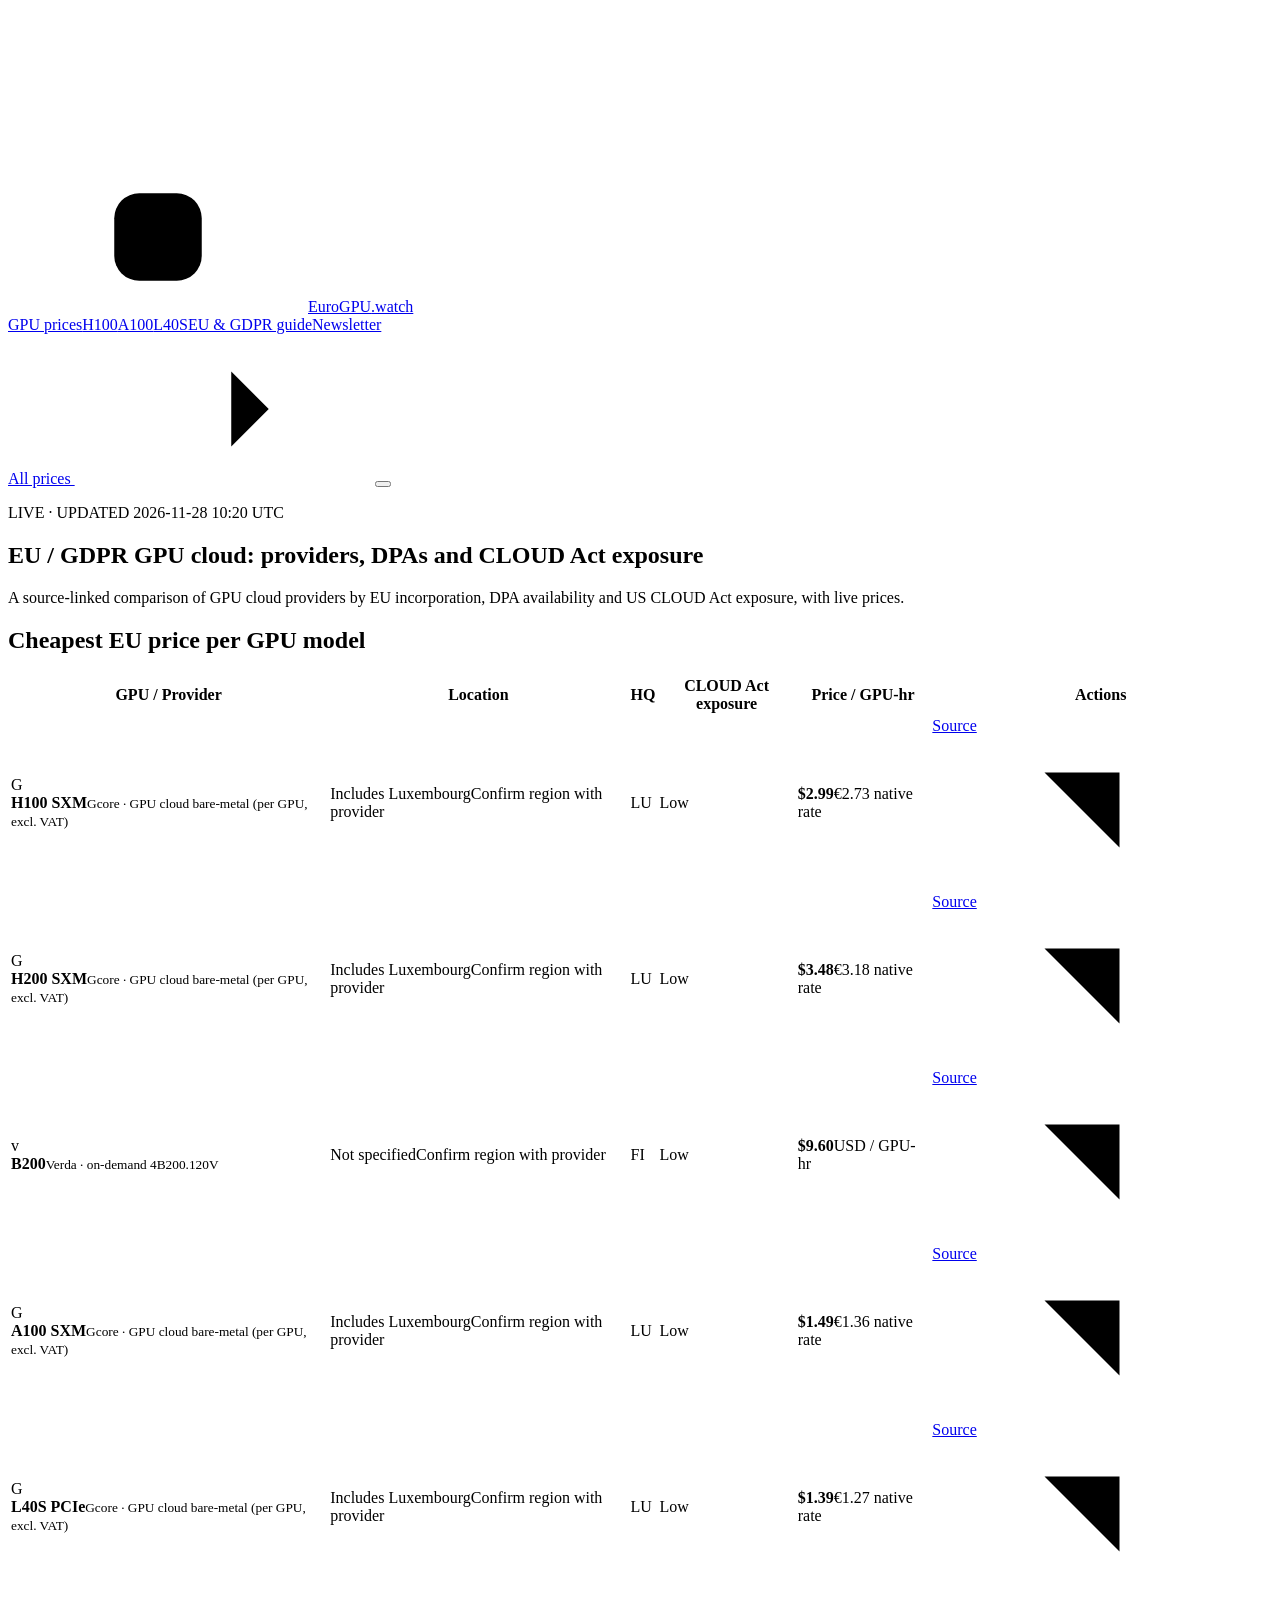
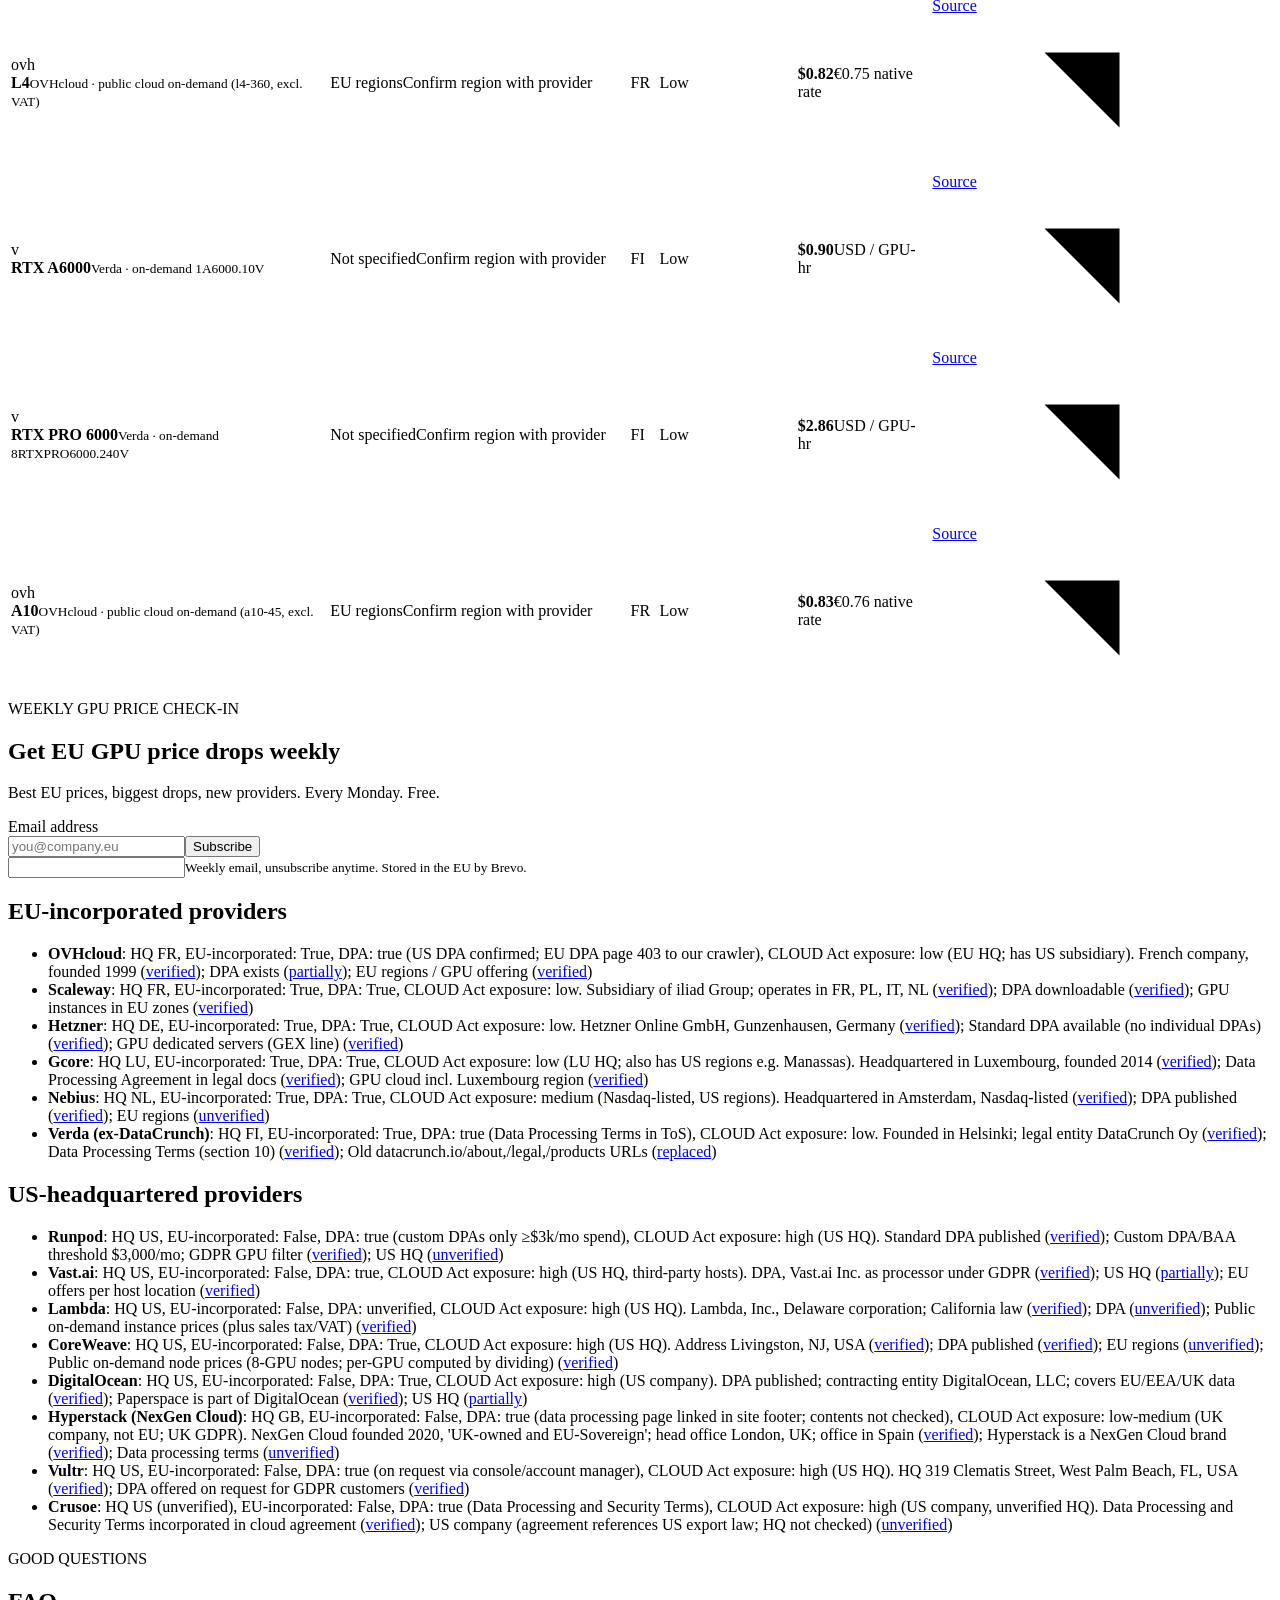
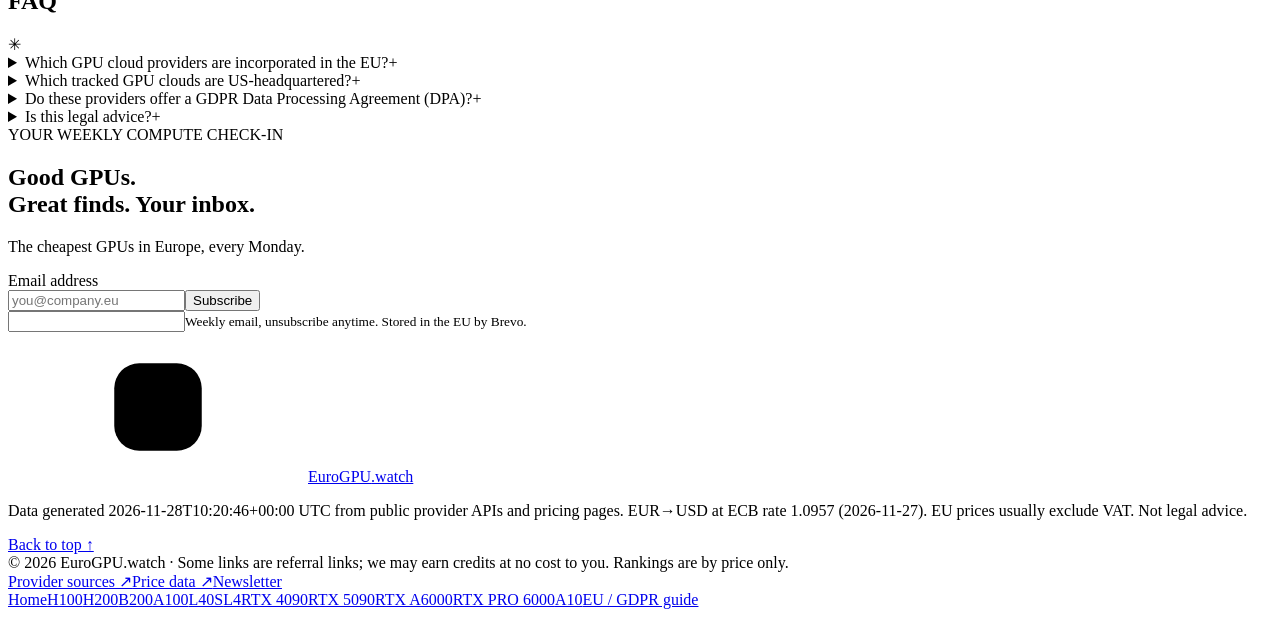
==== commit 0e95637f: "Refresh prices and pages" ====
--- a/eu-gdpr-gpu-cloud/index.html
+++ b/eu-gdpr-gpu-cloud/index.html
@@ -3,7 +3,7 @@
 <meta name="description" content="Compare EU-incorporated vs US-headquartered GPU clouds: DPA availability, CLOUD Act exposure and live cheapest EU GPU prices, all with sources.">
 <link rel="canonical" href="https://paubuilds.github.io/eurogpu-watch/eu-gdpr-gpu-cloud/">
 <meta property="og:type" content="website"><meta property="og:site_name" content="EuroGPU.watch"><meta property="og:title" content="EU GDPR GPU cloud – DPA &amp; CLOUD Act comparison with live prices | EuroGPU.watch"><meta property="og:description" content="Compare EU-incorporated vs US-headquartered GPU clouds: DPA availability, CLOUD Act exposure and live cheapest EU GPU prices, all with sources."><meta property="og:url" content="https://paubuilds.github.io/eurogpu-watch/eu-gdpr-gpu-cloud/"><meta name="twitter:card" content="summary">
-<script type="application/ld+json">{"@context": "https://schema.org", "@type": "Dataset", "name": "EU GPU cloud prices and compliance", "description": "Compare EU-incorporated vs US-headquartered GPU clouds: DPA availability, CLOUD Act exposure and live cheapest EU GPU prices, all with sources.", "url": "https://paubuilds.github.io/eurogpu-watch/eu-gdpr-gpu-cloud/", "dateModified": "2026-11-28T02:11:09+00:00", "creator": {"@type": "Organization", "name": "EuroGPU.watch", "url": "https://paubuilds.github.io/eurogpu-watch/"}, "isAccessibleForFree": true, "distribution": [{"@type": "DataDownload", "encodingFormat": "application/json", "contentUrl": "https://paubuilds.github.io/eurogpu-watch/data/prices.json"}], "variableMeasured": "GPU rental price per GPU-hour (USD; EUR converted at ECB reference rate)"}</script>
+<script type="application/ld+json">{"@context": "https://schema.org", "@type": "Dataset", "name": "EU GPU cloud prices and compliance", "description": "Compare EU-incorporated vs US-headquartered GPU clouds: DPA availability, CLOUD Act exposure and live cheapest EU GPU prices, all with sources.", "url": "https://paubuilds.github.io/eurogpu-watch/eu-gdpr-gpu-cloud/", "dateModified": "2026-11-28T10:20:46+00:00", "creator": {"@type": "Organization", "name": "EuroGPU.watch", "url": "https://paubuilds.github.io/eurogpu-watch/"}, "isAccessibleForFree": true, "distribution": [{"@type": "DataDownload", "encodingFormat": "application/json", "contentUrl": "https://paubuilds.github.io/eurogpu-watch/data/prices.json"}], "variableMeasured": "GPU rental price per GPU-hour (USD; EUR converted at ECB reference rate)"}</script>
 <script type="application/ld+json">{"@context": "https://schema.org", "@type": "FAQPage", "mainEntity": [{"@type": "Question", "name": "Which GPU cloud providers are incorporated in the EU?", "acceptedAnswer": {"@type": "Answer", "text": "Tracked EU-incorporated providers: OVHcloud (FR), Scaleway (FR), Hetzner (DE), Gcore (LU), Nebius (NL), Verda (ex-DataCrunch) (FI). Each claim links to the provider's own page."}}, {"@type": "Question", "name": "Which tracked GPU clouds are US-headquartered?", "acceptedAnswer": {"@type": "Answer", "text": "Runpod, Vast.ai, Lambda, CoreWeave, DigitalOcean, Hyperstack (NexGen Cloud), Vultr, Crusoe. US-headquartered companies are subject to the US CLOUD Act regardless of where data is stored."}}, {"@type": "Question", "name": "Do these providers offer a GDPR Data Processing Agreement (DPA)?", "acceptedAnswer": {"@type": "Answer", "text": "See the DPA field per provider below; each is linked to the source we checked, and claims we could not confirm are marked unverified."}}, {"@type": "Question", "name": "Is this legal advice?", "acceptedAnswer": {"@type": "Answer", "text": "No. It is a factual summary of public provider documents. Check the linked sources and consult your DPO or lawyer."}}]}</script>
 <link rel="icon" type="image/svg+xml" href="/eurogpu-watch/assets/favicon.svg"><link rel="stylesheet" href="/eurogpu-watch/assets/style.css"><link rel="stylesheet" href="/eurogpu-watch/assets/pages.css"></head><body>
 <svg class="icon-library"  xmlns="http://www.w3.org/2000/svg" aria-hidden="true"><defs>
@@ -17,12 +17,12 @@
 <div class="hero-shell page-shell" id="top"><header class="site-header wrap"><a class="brand" href="/eurogpu-watch/" aria-label="EuroGPU.watch home"><span class="brand-mark"><svg><use href="#chip"/></svg></span><span>EuroGPU<span class="brand-light">.watch</span></span></a>
 <nav aria-label="Main navigation"><a href="/eurogpu-watch/#explore">GPU prices</a><a href="/eurogpu-watch/gpu/h100/">H100</a><a href="/eurogpu-watch/gpu/a100/">A100</a><a href="/eurogpu-watch/gpu/l40s/">L40S</a><a href="/eurogpu-watch/eu-gdpr-gpu-cloud/">EU &amp; GDPR guide</a><a href="#nl-email-card">Newsletter</a></nav>
 <a class="button nav-button" href="/eurogpu-watch/#explore">All prices <svg><use href="#arrow"/></svg></a><button class="menu-toggle" aria-label="Open navigation" aria-expanded="false"><span></span><span></span></button></header>
-<section class="page-hero wrap"><p class="hero-overline">LIVE · UPDATED 2026-11-28 02:11 UTC</p><h1>EU / GDPR GPU cloud: providers, DPAs and CLOUD Act exposure</h1><p class="page-lede">A source-linked comparison of GPU cloud providers by EU incorporation, DPA availability and US CLOUD Act exposure, with live prices.</p></section></div>
-<main class="page-body wrap"><h2>Cheapest EU price per GPU model</h2><div class="comparison"><div class="table-scroll"><table><thead><tr><th>GPU / Provider</th><th>Location</th><th>HQ</th><th>CLOUD Act exposure</th><th>Price / GPU-hr</th><th><span class="sr-only">Actions</span></th></tr></thead><tbody><tr><td><div class="gpu-cell"><span class="provider-icon gcore" aria-hidden="true">G</span><div><strong>H100 SXM</strong><small>Gcore · GPU cloud bare-metal (per GPU, excl. VAT)</small></div></div></td><td><div class="location-cell">Includes Luxembourg<span>Confirm region with provider</span></div></td><td><span class="hq"><span class="hq-code">LU</span></span></td><td><span class="exposure low" title="low (LU HQ; also has US regions e.g. Manassas)">Low</span></td><td><strong class="offer-price">$2.99</strong><span class="native-price">€2.73 native rate</span></td><td><div class="row-actions"><a class="source-link" href="https://gcore.com/pricing/ai" rel="nofollow noopener" target="_blank" title="Fetched 2026-11-28T02:10:38+00:00">Source</a><a class="rent-link" href="https://gcore.com/pricing/ai" target="_blank" rel="nofollow noopener" aria-label="Rent at Gcore"><svg><use href="#external"/></svg></a></div></td></tr><tr><td><div class="gpu-cell"><span class="provider-icon gcore" aria-hidden="true">G</span><div><strong>H200 SXM</strong><small>Gcore · GPU cloud bare-metal (per GPU, excl. VAT)</small></div></div></td><td><div class="location-cell">Includes Luxembourg<span>Confirm region with provider</span></div></td><td><span class="hq"><span class="hq-code">LU</span></span></td><td><span class="exposure low" title="low (LU HQ; also has US regions e.g. Manassas)">Low</span></td><td><strong class="offer-price">$3.48</strong><span class="native-price">€3.18 native rate</span></td><td><div class="row-actions"><a class="source-link" href="https://gcore.com/pricing/ai" rel="nofollow noopener" target="_blank" title="Fetched 2026-11-28T02:10:38+00:00">Source</a><a class="rent-link" href="https://gcore.com/pricing/ai" target="_blank" rel="nofollow noopener" aria-label="Rent at Gcore"><svg><use href="#external"/></svg></a></div></td></tr><tr><td><div class="gpu-cell"><span class="provider-icon verda" aria-hidden="true">v</span><div><strong>B200</strong><small>Verda · on-demand 4B200.120V</small></div></div></td><td><div class="location-cell">Not specified<span>Confirm region with provider</span></div></td><td><span class="hq"><span class="hq-code">FI</span></span></td><td><span class="exposure low" title="low">Low</span></td><td><strong class="offer-price">$9.60</strong><span class="native-price">USD / GPU-hr</span></td><td><div class="row-actions"><a class="source-link" href="https://api.datacrunch.io/v1/instance-types" rel="nofollow noopener" target="_blank" title="Fetched 2026-11-28T02:10:16+00:00">Source</a><a class="rent-link" href="https://verda.com/pricing" target="_blank" rel="nofollow noopener" aria-label="Rent at Verda (ex-DataCrunch)"><svg><use href="#external"/></svg></a></div></td></tr><tr><td><div class="gpu-cell"><span class="provider-icon gcore" aria-hidden="true">G</span><div><strong>A100 SXM</strong><small>Gcore · GPU cloud bare-metal (per GPU, excl. VAT)</small></div></div></td><td><div class="location-cell">Includes Luxembourg<span>Confirm region with provider</span></div></td><td><span class="hq"><span class="hq-code">LU</span></span></td><td><span class="exposure low" title="low (LU HQ; also has US regions e.g. Manassas)">Low</span></td><td><strong class="offer-price">$1.49</strong><span class="native-price">€1.36 native rate</span></td><td><div class="row-actions"><a class="source-link" href="https://gcore.com/pricing/ai" rel="nofollow noopener" target="_blank" title="Fetched 2026-11-28T02:10:38+00:00">Source</a><a class="rent-link" href="https://gcore.com/pricing/ai" target="_blank" rel="nofollow noopener" aria-label="Rent at Gcore"><svg><use href="#external"/></svg></a></div></td></tr><tr><td><div class="gpu-cell"><span class="provider-icon gcore" aria-hidden="true">G</span><div><strong>L40S PCIe</strong><small>Gcore · GPU cloud bare-metal (per GPU, excl. VAT)</small></div></div></td><td><div class="location-cell">Includes Luxembourg<span>Confirm region with provider</span></div></td><td><span class="hq"><span class="hq-code">LU</span></span></td><td><span class="exposure low" title="low (LU HQ; also has US regions e.g. Manassas)">Low</span></td><td><strong class="offer-price">$1.39</strong><span class="native-price">€1.27 native rate</span></td><td><div class="row-actions"><a class="source-link" href="https://gcore.com/pricing/ai" rel="nofollow noopener" target="_blank" title="Fetched 2026-11-28T02:10:38+00:00">Source</a><a class="rent-link" href="https://gcore.com/pricing/ai" target="_blank" rel="nofollow noopener" aria-label="Rent at Gcore"><svg><use href="#external"/></svg></a></div></td></tr><tr><td><div class="gpu-cell"><span class="provider-icon vast" aria-hidden="true">V</span><div><strong>L4</strong><small>Vast.ai · marketplace min, per GPU</small></div></div></td><td><div class="location-cell">Belgium, BE<span>EU location listed</span></div></td><td><span class="hq"><span class="hq-code">US</span></span></td><td><span class="exposure high" title="high (US HQ, third-party hosts)">High</span></td><td><strong class="offer-price">$0.19</strong><span class="native-price">USD / GPU-hr</span></td><td><div class="row-actions"><a class="source-link" href="https://console.vast.ai/api/v0/bundles/" rel="nofollow noopener" target="_blank" title="Fetched 2026-11-28T02:10:11+00:00">Source</a><a class="rent-link" href="https://cloud.vast.ai/?ref_id=752083" target="_blank" rel="sponsored nofollow noopener" aria-label="Rent at Vast.ai"><svg><use href="#external"/></svg></a></div></td></tr><tr><td><div class="gpu-cell"><span class="provider-icon verda" aria-hidden="true">v</span><div><strong>RTX A6000</strong><small>Verda · on-demand 1A6000.10V</small></div></div></td><td><div class="location-cell">Not specified<span>Confirm region with provider</span></div></td><td><span class="hq"><span class="hq-code">FI</span></span></td><td><span class="exposure low" title="low">Low</span></td><td><strong class="offer-price">$0.90</strong><span class="native-price">USD / GPU-hr</span></td><td><div class="row-actions"><a class="source-link" href="https://api.datacrunch.io/v1/instance-types" rel="nofollow noopener" target="_blank" title="Fetched 2026-11-28T02:10:16+00:00">Source</a><a class="rent-link" href="https://verda.com/pricing" target="_blank" rel="nofollow noopener" aria-label="Rent at Verda (ex-DataCrunch)"><svg><use href="#external"/></svg></a></div></td></tr><tr><td><div class="gpu-cell"><span class="provider-icon verda" aria-hidden="true">v</span><div><strong>RTX PRO 6000</strong><small>Verda · on-demand 8RTXPRO6000.240V</small></div></div></td><td><div class="location-cell">Not specified<span>Confirm region with provider</span></div></td><td><span class="hq"><span class="hq-code">FI</span></span></td><td><span class="exposure low" title="low">Low</span></td><td><strong class="offer-price">$2.86</strong><span class="native-price">USD / GPU-hr</span></td><td><div class="row-actions"><a class="source-link" href="https://api.datacrunch.io/v1/instance-types" rel="nofollow noopener" target="_blank" title="Fetched 2026-11-28T02:10:16+00:00">Source</a><a class="rent-link" href="https://verda.com/pricing" target="_blank" rel="nofollow noopener" aria-label="Rent at Verda (ex-DataCrunch)"><svg><use href="#external"/></svg></a></div></td></tr><tr><td><div class="gpu-cell"><span class="provider-icon ovhcloud" aria-hidden="true">ovh</span><div><strong>A10</strong><small>OVHcloud · public cloud on-demand (a10-45, excl. VAT)</small></div></div></td><td><div class="location-cell">EU regions<span>Confirm region with provider</span></div></td><td><span class="hq"><span class="hq-code">FR</span></span></td><td><span class="exposure low" title="low (EU HQ; has US subsidiary)">Low</span></td><td><strong class="offer-price">$0.83</strong><span class="native-price">€0.76 native rate</span></td><td><div class="row-actions"><a class="source-link" href="https://eu.api.ovh.com/v1/order/catalog/public/cloud?ovhSubsidiary=FR" rel="nofollow noopener" target="_blank" title="Fetched 2026-11-28T02:10:13+00:00">Source</a><a class="rent-link" href="https://www.ovhcloud.com/en/public-cloud/prices/" target="_blank" rel="nofollow noopener" aria-label="Rent at OVHcloud"><svg><use href="#external"/></svg></a></div></td></tr></tbody></table></div></div><aside class="nl-card" aria-label="Newsletter signup"><div><div class="eyebrow">WEEKLY GPU PRICE CHECK-IN</div><h2>Get EU GPU price drops weekly</h2><p>Best EU prices, biggest drops, new providers. Every Monday. Free.</p></div><form class="nl-form" action="https://9d237d23.sibforms.com/serve/[base64]" method="post" target="_blank"><label class="sr-only" for="nl-email-card">Email address</label><div class="email-field nl-field"><input id="nl-email-card" name="EMAIL" type="email" placeholder="you@company.eu" required autocomplete="email"><button type="submit" class="nl-btn">Subscribe</button></div><input type="text" name="email_address_check" class="honeypot" tabindex="-1" aria-hidden="true" autocomplete="off"><input type="hidden" name="locale" value="en"><small>Weekly email, unsubscribe anytime. Stored in the EU by Brevo.</small></form></aside><h2>EU-incorporated providers</h2><ul class="claims"><li><b>OVHcloud</b>: HQ FR, EU-incorporated: True, DPA: true (US DPA confirmed; EU DPA page 403 to our crawler), CLOUD Act exposure: low (EU HQ; has US subsidiary). French company, founded 1999 (<a href="https://www.ovhcloud.com/en/about-us/" rel=nofollow>verified</a>); DPA exists (<a href="https://us.ovhcloud.com/legal/data-processing-agreement/" rel=nofollow>partially</a>); EU regions / GPU offering (<a href="https://eu.api.ovh.com/v1/order/catalog/public/cloud?ovhSubsidiary=FR" rel=nofollow>verified</a>)</li><li><b>Scaleway</b>: HQ FR, EU-incorporated: True, DPA: True, CLOUD Act exposure: low. Subsidiary of iliad Group; operates in FR, PL, IT, NL (<a href="https://www.scaleway.com/en/about-us/" rel=nofollow>verified</a>); DPA downloadable (<a href="https://www.scaleway.com/en/contracts/" rel=nofollow>verified</a>); GPU instances in EU zones (<a href="https://api.scaleway.com/instance/v1/zones/fr-par-2/products/servers" rel=nofollow>verified</a>)</li><li><b>Hetzner</b>: HQ DE, EU-incorporated: True, DPA: True, CLOUD Act exposure: low. Hetzner Online GmbH, Gunzenhausen, Germany (<a href="https://www.hetzner.com/legal/legal-notice/" rel=nofollow>verified</a>); Standard DPA available (no individual DPAs) (<a href="https://docs.hetzner.com/general/general-terms-and-conditions/data-privacy-faq/" rel=nofollow>verified</a>); GPU dedicated servers (GEX line) (<a href="https://www.hetzner.com/dedicated-rootserver/matrix-gpu/" rel=nofollow>verified</a>)</li><li><b>Gcore</b>: HQ LU, EU-incorporated: True, DPA: True, CLOUD Act exposure: low (LU HQ; also has US regions e.g. Manassas). Headquartered in Luxembourg, founded 2014 (<a href="https://gcore.com/about" rel=nofollow>verified</a>); Data Processing Agreement in legal docs (<a href="https://gcore.com/legal" rel=nofollow>verified</a>); GPU cloud incl. Luxembourg region (<a href="https://gcore.com/pricing/ai" rel=nofollow>verified</a>)</li><li><b>Nebius</b>: HQ NL, EU-incorporated: True, DPA: True, CLOUD Act exposure: medium (Nasdaq-listed, US regions). Headquartered in Amsterdam, Nasdaq-listed (<a href="https://nebius.com/about" rel=nofollow>verified</a>); DPA published (<a href="https://docs.nebius.com/legal" rel=nofollow>verified</a>); EU regions (<a href="https://nebius.com/prices" rel=nofollow>unverified</a>)</li><li><b>Verda (ex-DataCrunch)</b>: HQ FI, EU-incorporated: True, DPA: true (Data Processing Terms in ToS), CLOUD Act exposure: low. Founded in Helsinki; legal entity DataCrunch Oy (<a href="https://verda.com/company" rel=nofollow>verified</a>); Data Processing Terms (section 10) (<a href="https://verda.com/terms-and-conditions" rel=nofollow>verified</a>); Old datacrunch.io/about,/legal,/products URLs (<a href="https://verda.com/pricing" rel=nofollow>replaced</a>)</li></ul><h2>US-headquartered providers</h2><ul class="claims"><li><b>Runpod</b>: HQ US, EU-incorporated: False, DPA: true (custom DPAs only ≥$3k/mo spend), CLOUD Act exposure: high (US HQ). Standard DPA published (<a href="https://www.runpod.io/legal/data-processing-agreement" rel=nofollow>verified</a>); Custom DPA/BAA threshold $3,000/mo; GDPR GPU filter (<a href="https://contact.runpod.io/hc/en-us/articles/50120688006163-How-to-Find-HIPAA-GDPR-Compliant-GPUs-on-Runpod-and-Understand-BAA-Policy" rel=nofollow>verified</a>); US HQ (<a href="https://www.runpod.io/legal/data-processing-agreement" rel=nofollow>unverified</a>)</li><li><b>Vast.ai</b>: HQ US, EU-incorporated: False, DPA: true, CLOUD Act exposure: high (US HQ, third-party hosts). DPA, Vast.ai Inc. as processor under GDPR (<a href="https://vast.ai/data-processing-agreement" rel=nofollow>verified</a>); US HQ (<a href="https://vast.ai/privacy" rel=nofollow>partially</a>); EU offers per host location (<a href="https://console.vast.ai/api/v0/bundles/" rel=nofollow>verified</a>)</li><li><b>Lambda</b>: HQ US, EU-incorporated: False, DPA: unverified, CLOUD Act exposure: high (US HQ). Lambda, Inc., Delaware corporation; California law (<a href="https://lambda.ai/legal/terms-of-service" rel=nofollow>verified</a>); DPA (<a href="https://lambda.ai/legal/privacy-policy" rel=nofollow>unverified</a>); Public on-demand instance prices (plus sales tax/VAT) (<a href="https://lambda.ai/pricing" rel=nofollow>verified</a>)</li><li><b>CoreWeave</b>: HQ US, EU-incorporated: False, DPA: True, CLOUD Act exposure: high (US HQ). Address Livingston, NJ, USA (<a href="https://www.coreweave.com/pricing" rel=nofollow>verified</a>); DPA published (<a href="https://docs.coreweave.com/policies/terms-of-service/data-processing-agreement" rel=nofollow>verified</a>); EU regions (<a href="https://docs.coreweave.com/policies/terms-of-service" rel=nofollow>unverified</a>); Public on-demand node prices (8-GPU nodes; per-GPU computed by dividing) (<a href="https://www.coreweave.com/pricing" rel=nofollow>verified</a>)</li><li><b>DigitalOcean</b>: HQ US, EU-incorporated: False, DPA: True, CLOUD Act exposure: high (US company). DPA published; contracting entity DigitalOcean, LLC; covers EU/EEA/UK data (<a href="https://www.digitalocean.com/legal/data-processing-agreement" rel=nofollow>verified</a>); Paperspace is part of DigitalOcean (<a href="https://www.paperspace.com/pricing" rel=nofollow>verified</a>); US HQ (<a href="https://www.digitalocean.com/legal/data-processing-agreement" rel=nofollow>partially</a>)</li><li><b>Hyperstack (NexGen Cloud)</b>: HQ GB, EU-incorporated: False, DPA: true (data processing page linked in site footer; contents not checked), CLOUD Act exposure: low-medium (UK company, not EU; UK GDPR). NexGen Cloud founded 2020, &#x27;UK-owned and EU-Sovereign&#x27;; head office London, UK; office in Spain (<a href="https://www.nexgencloud.com/about" rel=nofollow>verified</a>); Hyperstack is a NexGen Cloud brand (<a href="https://www.hyperstack.cloud/gpu-pricing" rel=nofollow>verified</a>); Data processing terms (<a href="https://www.hyperstack.cloud/data-processing" rel=nofollow>unverified</a>)</li><li><b>Vultr</b>: HQ US, EU-incorporated: False, DPA: true (on request via console/account manager), CLOUD Act exposure: high (US HQ). HQ 319 Clematis Street, West Palm Beach, FL, USA (<a href="https://www.vultr.com/company/contact/" rel=nofollow>verified</a>); DPA offered on request for GDPR customers (<a href="https://docs.vultr.com/support/platform/compliance/does-vultr-offer-a-data-processing-addendum" rel=nofollow>verified</a>)</li><li><b>Crusoe</b>: HQ US (unverified), EU-incorporated: False, DPA: true (Data Processing and Security Terms), CLOUD Act exposure: high (US company, unverified HQ). Data Processing and Security Terms incorporated in cloud agreement (<a href="https://legal.crusoe.ai/" rel=nofollow>verified</a>); US company (agreement references US export law; HQ not checked) (<a href="https://legal.crusoe.ai/" rel=nofollow>unverified</a>)</li></ul><section class="faq page-faq" aria-labelledby="faq-title"><div><div class="eyebrow">GOOD QUESTIONS</div><h2 id="faq-title">FAQ</h2><span class="faq-asterisk" aria-hidden="true">✳</span></div><div class="faq-items"><details><summary>Which GPU cloud providers are incorporated in the EU?<span>+</span></summary><p>Tracked EU-incorporated providers: OVHcloud (FR), Scaleway (FR), Hetzner (DE), Gcore (LU), Nebius (NL), Verda (ex-DataCrunch) (FI). Each claim links to the provider's own page.</p></details><details><summary>Which tracked GPU clouds are US-headquartered?<span>+</span></summary><p>Runpod, Vast.ai, Lambda, CoreWeave, DigitalOcean, Hyperstack (NexGen Cloud), Vultr, Crusoe. US-headquartered companies are subject to the US CLOUD Act regardless of where data is stored.</p></details><details><summary>Do these providers offer a GDPR Data Processing Agreement (DPA)?<span>+</span></summary><p>See the DPA field per provider below; each is linked to the source we checked, and claims we could not confirm are marked unverified.</p></details><details><summary>Is this legal advice?<span>+</span></summary><p>No. It is a factual summary of public provider documents. Check the linked sources and consult your DPO or lawyer.</p></details></div></section></main>
+<section class="page-hero wrap"><p class="hero-overline">LIVE · UPDATED 2026-11-28 10:20 UTC</p><h1>EU / GDPR GPU cloud: providers, DPAs and CLOUD Act exposure</h1><p class="page-lede">A source-linked comparison of GPU cloud providers by EU incorporation, DPA availability and US CLOUD Act exposure, with live prices.</p></section></div>
+<main class="page-body wrap"><h2>Cheapest EU price per GPU model</h2><div class="comparison"><div class="table-scroll"><table><thead><tr><th>GPU / Provider</th><th>Location</th><th>HQ</th><th>CLOUD Act exposure</th><th>Price / GPU-hr</th><th><span class="sr-only">Actions</span></th></tr></thead><tbody><tr><td><div class="gpu-cell"><span class="provider-icon gcore" aria-hidden="true">G</span><div><strong>H100 SXM</strong><small>Gcore · GPU cloud bare-metal (per GPU, excl. VAT)</small></div></div></td><td><div class="location-cell">Includes Luxembourg<span>Confirm region with provider</span></div></td><td><span class="hq"><span class="hq-code">LU</span></span></td><td><span class="exposure low" title="low (LU HQ; also has US regions e.g. Manassas)">Low</span></td><td><strong class="offer-price">$2.99</strong><span class="native-price">€2.73 native rate</span></td><td><div class="row-actions"><a class="source-link" href="https://gcore.com/pricing/ai" rel="nofollow noopener" target="_blank" title="Fetched 2026-11-28T10:20:45+00:00">Source</a><a class="rent-link" href="https://gcore.com/pricing/ai" target="_blank" rel="nofollow noopener" aria-label="Rent at Gcore"><svg><use href="#external"/></svg></a></div></td></tr><tr><td><div class="gpu-cell"><span class="provider-icon gcore" aria-hidden="true">G</span><div><strong>H200 SXM</strong><small>Gcore · GPU cloud bare-metal (per GPU, excl. VAT)</small></div></div></td><td><div class="location-cell">Includes Luxembourg<span>Confirm region with provider</span></div></td><td><span class="hq"><span class="hq-code">LU</span></span></td><td><span class="exposure low" title="low (LU HQ; also has US regions e.g. Manassas)">Low</span></td><td><strong class="offer-price">$3.48</strong><span class="native-price">€3.18 native rate</span></td><td><div class="row-actions"><a class="source-link" href="https://gcore.com/pricing/ai" rel="nofollow noopener" target="_blank" title="Fetched 2026-11-28T10:20:45+00:00">Source</a><a class="rent-link" href="https://gcore.com/pricing/ai" target="_blank" rel="nofollow noopener" aria-label="Rent at Gcore"><svg><use href="#external"/></svg></a></div></td></tr><tr><td><div class="gpu-cell"><span class="provider-icon verda" aria-hidden="true">v</span><div><strong>B200</strong><small>Verda · on-demand 4B200.120V</small></div></div></td><td><div class="location-cell">Not specified<span>Confirm region with provider</span></div></td><td><span class="hq"><span class="hq-code">FI</span></span></td><td><span class="exposure low" title="low">Low</span></td><td><strong class="offer-price">$9.60</strong><span class="native-price">USD / GPU-hr</span></td><td><div class="row-actions"><a class="source-link" href="https://api.datacrunch.io/v1/instance-types" rel="nofollow noopener" target="_blank" title="Fetched 2026-11-28T10:20:38+00:00">Source</a><a class="rent-link" href="https://verda.com/pricing" target="_blank" rel="nofollow noopener" aria-label="Rent at Verda (ex-DataCrunch)"><svg><use href="#external"/></svg></a></div></td></tr><tr><td><div class="gpu-cell"><span class="provider-icon gcore" aria-hidden="true">G</span><div><strong>A100 SXM</strong><small>Gcore · GPU cloud bare-metal (per GPU, excl. VAT)</small></div></div></td><td><div class="location-cell">Includes Luxembourg<span>Confirm region with provider</span></div></td><td><span class="hq"><span class="hq-code">LU</span></span></td><td><span class="exposure low" title="low (LU HQ; also has US regions e.g. Manassas)">Low</span></td><td><strong class="offer-price">$1.49</strong><span class="native-price">€1.36 native rate</span></td><td><div class="row-actions"><a class="source-link" href="https://gcore.com/pricing/ai" rel="nofollow noopener" target="_blank" title="Fetched 2026-11-28T10:20:45+00:00">Source</a><a class="rent-link" href="https://gcore.com/pricing/ai" target="_blank" rel="nofollow noopener" aria-label="Rent at Gcore"><svg><use href="#external"/></svg></a></div></td></tr><tr><td><div class="gpu-cell"><span class="provider-icon gcore" aria-hidden="true">G</span><div><strong>L40S PCIe</strong><small>Gcore · GPU cloud bare-metal (per GPU, excl. VAT)</small></div></div></td><td><div class="location-cell">Includes Luxembourg<span>Confirm region with provider</span></div></td><td><span class="hq"><span class="hq-code">LU</span></span></td><td><span class="exposure low" title="low (LU HQ; also has US regions e.g. Manassas)">Low</span></td><td><strong class="offer-price">$1.39</strong><span class="native-price">€1.27 native rate</span></td><td><div class="row-actions"><a class="source-link" href="https://gcore.com/pricing/ai" rel="nofollow noopener" target="_blank" title="Fetched 2026-11-28T10:20:45+00:00">Source</a><a class="rent-link" href="https://gcore.com/pricing/ai" target="_blank" rel="nofollow noopener" aria-label="Rent at Gcore"><svg><use href="#external"/></svg></a></div></td></tr><tr><td><div class="gpu-cell"><span class="provider-icon ovhcloud" aria-hidden="true">ovh</span><div><strong>L4</strong><small>OVHcloud · public cloud on-demand (l4-360, excl. VAT)</small></div></div></td><td><div class="location-cell">EU regions<span>Confirm region with provider</span></div></td><td><span class="hq"><span class="hq-code">FR</span></span></td><td><span class="exposure low" title="low (EU HQ; has US subsidiary)">Low</span></td><td><strong class="offer-price">$0.82</strong><span class="native-price">€0.75 native rate</span></td><td><div class="row-actions"><a class="source-link" href="https://eu.api.ovh.com/v1/order/catalog/public/cloud?ovhSubsidiary=FR" rel="nofollow noopener" target="_blank" title="Fetched 2026-11-28T10:20:35+00:00">Source</a><a class="rent-link" href="https://www.ovhcloud.com/en/public-cloud/prices/" target="_blank" rel="nofollow noopener" aria-label="Rent at OVHcloud"><svg><use href="#external"/></svg></a></div></td></tr><tr><td><div class="gpu-cell"><span class="provider-icon verda" aria-hidden="true">v</span><div><strong>RTX A6000</strong><small>Verda · on-demand 1A6000.10V</small></div></div></td><td><div class="location-cell">Not specified<span>Confirm region with provider</span></div></td><td><span class="hq"><span class="hq-code">FI</span></span></td><td><span class="exposure low" title="low">Low</span></td><td><strong class="offer-price">$0.90</strong><span class="native-price">USD / GPU-hr</span></td><td><div class="row-actions"><a class="source-link" href="https://api.datacrunch.io/v1/instance-types" rel="nofollow noopener" target="_blank" title="Fetched 2026-11-28T10:20:38+00:00">Source</a><a class="rent-link" href="https://verda.com/pricing" target="_blank" rel="nofollow noopener" aria-label="Rent at Verda (ex-DataCrunch)"><svg><use href="#external"/></svg></a></div></td></tr><tr><td><div class="gpu-cell"><span class="provider-icon verda" aria-hidden="true">v</span><div><strong>RTX PRO 6000</strong><small>Verda · on-demand 8RTXPRO6000.240V</small></div></div></td><td><div class="location-cell">Not specified<span>Confirm region with provider</span></div></td><td><span class="hq"><span class="hq-code">FI</span></span></td><td><span class="exposure low" title="low">Low</span></td><td><strong class="offer-price">$2.86</strong><span class="native-price">USD / GPU-hr</span></td><td><div class="row-actions"><a class="source-link" href="https://api.datacrunch.io/v1/instance-types" rel="nofollow noopener" target="_blank" title="Fetched 2026-11-28T10:20:38+00:00">Source</a><a class="rent-link" href="https://verda.com/pricing" target="_blank" rel="nofollow noopener" aria-label="Rent at Verda (ex-DataCrunch)"><svg><use href="#external"/></svg></a></div></td></tr><tr><td><div class="gpu-cell"><span class="provider-icon ovhcloud" aria-hidden="true">ovh</span><div><strong>A10</strong><small>OVHcloud · public cloud on-demand (a10-45, excl. VAT)</small></div></div></td><td><div class="location-cell">EU regions<span>Confirm region with provider</span></div></td><td><span class="hq"><span class="hq-code">FR</span></span></td><td><span class="exposure low" title="low (EU HQ; has US subsidiary)">Low</span></td><td><strong class="offer-price">$0.83</strong><span class="native-price">€0.76 native rate</span></td><td><div class="row-actions"><a class="source-link" href="https://eu.api.ovh.com/v1/order/catalog/public/cloud?ovhSubsidiary=FR" rel="nofollow noopener" target="_blank" title="Fetched 2026-11-28T10:20:35+00:00">Source</a><a class="rent-link" href="https://www.ovhcloud.com/en/public-cloud/prices/" target="_blank" rel="nofollow noopener" aria-label="Rent at OVHcloud"><svg><use href="#external"/></svg></a></div></td></tr></tbody></table></div></div><aside class="nl-card" aria-label="Newsletter signup"><div><div class="eyebrow">WEEKLY GPU PRICE CHECK-IN</div><h2>Get EU GPU price drops weekly</h2><p>Best EU prices, biggest drops, new providers. Every Monday. Free.</p></div><form class="nl-form" action="https://9d237d23.sibforms.com/serve/[base64]" method="post" target="_blank"><label class="sr-only" for="nl-email-card">Email address</label><div class="email-field nl-field"><input id="nl-email-card" name="EMAIL" type="email" placeholder="you@company.eu" required autocomplete="email"><button type="submit" class="nl-btn">Subscribe</button></div><input type="text" name="email_address_check" class="honeypot" tabindex="-1" aria-hidden="true" autocomplete="off"><input type="hidden" name="locale" value="en"><small>Weekly email, unsubscribe anytime. Stored in the EU by Brevo.</small></form></aside><h2>EU-incorporated providers</h2><ul class="claims"><li><b>OVHcloud</b>: HQ FR, EU-incorporated: True, DPA: true (US DPA confirmed; EU DPA page 403 to our crawler), CLOUD Act exposure: low (EU HQ; has US subsidiary). French company, founded 1999 (<a href="https://www.ovhcloud.com/en/about-us/" rel=nofollow>verified</a>); DPA exists (<a href="https://us.ovhcloud.com/legal/data-processing-agreement/" rel=nofollow>partially</a>); EU regions / GPU offering (<a href="https://eu.api.ovh.com/v1/order/catalog/public/cloud?ovhSubsidiary=FR" rel=nofollow>verified</a>)</li><li><b>Scaleway</b>: HQ FR, EU-incorporated: True, DPA: True, CLOUD Act exposure: low. Subsidiary of iliad Group; operates in FR, PL, IT, NL (<a href="https://www.scaleway.com/en/about-us/" rel=nofollow>verified</a>); DPA downloadable (<a href="https://www.scaleway.com/en/contracts/" rel=nofollow>verified</a>); GPU instances in EU zones (<a href="https://api.scaleway.com/instance/v1/zones/fr-par-2/products/servers" rel=nofollow>verified</a>)</li><li><b>Hetzner</b>: HQ DE, EU-incorporated: True, DPA: True, CLOUD Act exposure: low. Hetzner Online GmbH, Gunzenhausen, Germany (<a href="https://www.hetzner.com/legal/legal-notice/" rel=nofollow>verified</a>); Standard DPA available (no individual DPAs) (<a href="https://docs.hetzner.com/general/general-terms-and-conditions/data-privacy-faq/" rel=nofollow>verified</a>); GPU dedicated servers (GEX line) (<a href="https://www.hetzner.com/dedicated-rootserver/matrix-gpu/" rel=nofollow>verified</a>)</li><li><b>Gcore</b>: HQ LU, EU-incorporated: True, DPA: True, CLOUD Act exposure: low (LU HQ; also has US regions e.g. Manassas). Headquartered in Luxembourg, founded 2014 (<a href="https://gcore.com/about" rel=nofollow>verified</a>); Data Processing Agreement in legal docs (<a href="https://gcore.com/legal" rel=nofollow>verified</a>); GPU cloud incl. Luxembourg region (<a href="https://gcore.com/pricing/ai" rel=nofollow>verified</a>)</li><li><b>Nebius</b>: HQ NL, EU-incorporated: True, DPA: True, CLOUD Act exposure: medium (Nasdaq-listed, US regions). Headquartered in Amsterdam, Nasdaq-listed (<a href="https://nebius.com/about" rel=nofollow>verified</a>); DPA published (<a href="https://docs.nebius.com/legal" rel=nofollow>verified</a>); EU regions (<a href="https://nebius.com/prices" rel=nofollow>unverified</a>)</li><li><b>Verda (ex-DataCrunch)</b>: HQ FI, EU-incorporated: True, DPA: true (Data Processing Terms in ToS), CLOUD Act exposure: low. Founded in Helsinki; legal entity DataCrunch Oy (<a href="https://verda.com/company" rel=nofollow>verified</a>); Data Processing Terms (section 10) (<a href="https://verda.com/terms-and-conditions" rel=nofollow>verified</a>); Old datacrunch.io/about,/legal,/products URLs (<a href="https://verda.com/pricing" rel=nofollow>replaced</a>)</li></ul><h2>US-headquartered providers</h2><ul class="claims"><li><b>Runpod</b>: HQ US, EU-incorporated: False, DPA: true (custom DPAs only ≥$3k/mo spend), CLOUD Act exposure: high (US HQ). Standard DPA published (<a href="https://www.runpod.io/legal/data-processing-agreement" rel=nofollow>verified</a>); Custom DPA/BAA threshold $3,000/mo; GDPR GPU filter (<a href="https://contact.runpod.io/hc/en-us/articles/50120688006163-How-to-Find-HIPAA-GDPR-Compliant-GPUs-on-Runpod-and-Understand-BAA-Policy" rel=nofollow>verified</a>); US HQ (<a href="https://www.runpod.io/legal/data-processing-agreement" rel=nofollow>unverified</a>)</li><li><b>Vast.ai</b>: HQ US, EU-incorporated: False, DPA: true, CLOUD Act exposure: high (US HQ, third-party hosts). DPA, Vast.ai Inc. as processor under GDPR (<a href="https://vast.ai/data-processing-agreement" rel=nofollow>verified</a>); US HQ (<a href="https://vast.ai/privacy" rel=nofollow>partially</a>); EU offers per host location (<a href="https://console.vast.ai/api/v0/bundles/" rel=nofollow>verified</a>)</li><li><b>Lambda</b>: HQ US, EU-incorporated: False, DPA: unverified, CLOUD Act exposure: high (US HQ). Lambda, Inc., Delaware corporation; California law (<a href="https://lambda.ai/legal/terms-of-service" rel=nofollow>verified</a>); DPA (<a href="https://lambda.ai/legal/privacy-policy" rel=nofollow>unverified</a>); Public on-demand instance prices (plus sales tax/VAT) (<a href="https://lambda.ai/pricing" rel=nofollow>verified</a>)</li><li><b>CoreWeave</b>: HQ US, EU-incorporated: False, DPA: True, CLOUD Act exposure: high (US HQ). Address Livingston, NJ, USA (<a href="https://www.coreweave.com/pricing" rel=nofollow>verified</a>); DPA published (<a href="https://docs.coreweave.com/policies/terms-of-service/data-processing-agreement" rel=nofollow>verified</a>); EU regions (<a href="https://docs.coreweave.com/policies/terms-of-service" rel=nofollow>unverified</a>); Public on-demand node prices (8-GPU nodes; per-GPU computed by dividing) (<a href="https://www.coreweave.com/pricing" rel=nofollow>verified</a>)</li><li><b>DigitalOcean</b>: HQ US, EU-incorporated: False, DPA: True, CLOUD Act exposure: high (US company). DPA published; contracting entity DigitalOcean, LLC; covers EU/EEA/UK data (<a href="https://www.digitalocean.com/legal/data-processing-agreement" rel=nofollow>verified</a>); Paperspace is part of DigitalOcean (<a href="https://www.paperspace.com/pricing" rel=nofollow>verified</a>); US HQ (<a href="https://www.digitalocean.com/legal/data-processing-agreement" rel=nofollow>partially</a>)</li><li><b>Hyperstack (NexGen Cloud)</b>: HQ GB, EU-incorporated: False, DPA: true (data processing page linked in site footer; contents not checked), CLOUD Act exposure: low-medium (UK company, not EU; UK GDPR). NexGen Cloud founded 2020, &#x27;UK-owned and EU-Sovereign&#x27;; head office London, UK; office in Spain (<a href="https://www.nexgencloud.com/about" rel=nofollow>verified</a>); Hyperstack is a NexGen Cloud brand (<a href="https://www.hyperstack.cloud/gpu-pricing" rel=nofollow>verified</a>); Data processing terms (<a href="https://www.hyperstack.cloud/data-processing" rel=nofollow>unverified</a>)</li><li><b>Vultr</b>: HQ US, EU-incorporated: False, DPA: true (on request via console/account manager), CLOUD Act exposure: high (US HQ). HQ 319 Clematis Street, West Palm Beach, FL, USA (<a href="https://www.vultr.com/company/contact/" rel=nofollow>verified</a>); DPA offered on request for GDPR customers (<a href="https://docs.vultr.com/support/platform/compliance/does-vultr-offer-a-data-processing-addendum" rel=nofollow>verified</a>)</li><li><b>Crusoe</b>: HQ US (unverified), EU-incorporated: False, DPA: true (Data Processing and Security Terms), CLOUD Act exposure: high (US company, unverified HQ). Data Processing and Security Terms incorporated in cloud agreement (<a href="https://legal.crusoe.ai/" rel=nofollow>verified</a>); US company (agreement references US export law; HQ not checked) (<a href="https://legal.crusoe.ai/" rel=nofollow>unverified</a>)</li></ul><section class="faq page-faq" aria-labelledby="faq-title"><div><div class="eyebrow">GOOD QUESTIONS</div><h2 id="faq-title">FAQ</h2><span class="faq-asterisk" aria-hidden="true">✳</span></div><div class="faq-items"><details><summary>Which GPU cloud providers are incorporated in the EU?<span>+</span></summary><p>Tracked EU-incorporated providers: OVHcloud (FR), Scaleway (FR), Hetzner (DE), Gcore (LU), Nebius (NL), Verda (ex-DataCrunch) (FI). Each claim links to the provider's own page.</p></details><details><summary>Which tracked GPU clouds are US-headquartered?<span>+</span></summary><p>Runpod, Vast.ai, Lambda, CoreWeave, DigitalOcean, Hyperstack (NexGen Cloud), Vultr, Crusoe. US-headquartered companies are subject to the US CLOUD Act regardless of where data is stored.</p></details><details><summary>Do these providers offer a GDPR Data Processing Agreement (DPA)?<span>+</span></summary><p>See the DPA field per provider below; each is linked to the source we checked, and claims we could not confirm are marked unverified.</p></details><details><summary>Is this legal advice?<span>+</span></summary><p>No. It is a factual summary of public provider documents. Check the linked sources and consult your DPO or lawyer.</p></details></div></section></main>
 <section class="newsletter wrap page-news" id="newsletter"><div><div class="eyebrow">YOUR WEEKLY COMPUTE CHECK-IN</div><h2>Good GPUs.<br>Great finds. Your inbox.</h2><p>The cheapest GPUs in Europe, every Monday.</p></div><form class="nl-form" action="https://9d237d23.sibforms.com/serve/[base64]" method="post" target="_blank"><label class="sr-only" for="nl-email-bottom">Email address</label><div class="email-field nl-field"><input id="nl-email-bottom" name="EMAIL" type="email" placeholder="you@company.eu" required autocomplete="email"><button type="submit" class="nl-btn">Subscribe</button></div><input type="text" name="email_address_check" class="honeypot" tabindex="-1" aria-hidden="true" autocomplete="off"><input type="hidden" name="locale" value="en"><small>Weekly email, unsubscribe anytime. Stored in the EU by Brevo.</small></form></section>
 <aside class="nl-bar" id="nl-bar" hidden aria-label="Newsletter signup"><p><strong>Cheapest EU GPUs, every Monday.</strong> <span>Free · unsubscribe anytime</span></p><form class="nl-form" action="https://9d237d23.sibforms.com/serve/[base64]" method="post" target="_blank"><label class="sr-only" for="nl-email-bar">Email address</label><div class="email-field nl-field"><input id="nl-email-bar" name="EMAIL" type="email" placeholder="you@company.eu" required autocomplete="email"><button type="submit" class="nl-btn">Subscribe</button></div><input type="text" name="email_address_check" class="honeypot" tabindex="-1" aria-hidden="true" autocomplete="off"><input type="hidden" name="locale" value="en"><small>Weekly email, unsubscribe anytime. Stored in the EU by Brevo.</small></form><button class="nl-close" type="button" aria-label="Dismiss newsletter bar">×</button></aside>
 <script src="/eurogpu-watch/assets/newsletter.js" defer></script>
-<footer class="site-footer wrap"><div class="footer-top"><a class="brand" href="/eurogpu-watch/"><span class="brand-mark"><svg><use href="#chip"/></svg></span><span>EuroGPU<span class="brand-light">.watch</span></span></a><p>Data generated 2026-11-28T02:11:09+00:00 UTC from public provider APIs and pricing pages. EUR→USD at ECB rate 1.0957 (2026-11-27). EU prices usually exclude VAT. Not legal advice.</p><a href="#top">Back to top ↑</a></div>
+<footer class="site-footer wrap"><div class="footer-top"><a class="brand" href="/eurogpu-watch/"><span class="brand-mark"><svg><use href="#chip"/></svg></span><span>EuroGPU<span class="brand-light">.watch</span></span></a><p>Data generated 2026-11-28T10:20:46+00:00 UTC from public provider APIs and pricing pages. EUR→USD at ECB rate 1.0957 (2026-11-27). EU prices usually exclude VAT. Not legal advice.</p><a href="#top">Back to top ↑</a></div>
 <div class="footer-bottom"><span>© 2026 EuroGPU.watch · Some links are referral links; we may earn credits at no cost to you. Rankings are by price only.</span><div><a href="/eurogpu-watch/providers.json">Provider sources ↗</a><a href="/eurogpu-watch/data/prices.json">Price data ↗</a><a href="/eurogpu-watch/#newsletter">Newsletter</a></div></div>
 <nav class="footer-gpus" aria-label="GPU price pages"><a href="/eurogpu-watch/">Home</a><a href="/eurogpu-watch/gpu/h100/">H100</a><a href="/eurogpu-watch/gpu/h200/">H200</a><a href="/eurogpu-watch/gpu/b200/">B200</a><a href="/eurogpu-watch/gpu/a100/">A100</a><a href="/eurogpu-watch/gpu/l40s/">L40S</a><a href="/eurogpu-watch/gpu/l4/">L4</a><a href="/eurogpu-watch/gpu/rtx-4090/">RTX 4090</a><a href="/eurogpu-watch/gpu/rtx-5090/">RTX 5090</a><a href="/eurogpu-watch/gpu/rtx-a6000/">RTX A6000</a><a href="/eurogpu-watch/gpu/rtx-pro-6000/">RTX PRO 6000</a><a href="/eurogpu-watch/gpu/a10/">A10</a><a href="/eurogpu-watch/eu-gdpr-gpu-cloud/">EU / GDPR guide</a></nav></footer>
 <script>function ago(){document.querySelectorAll('[data-ago]').forEach(function(el){var m=Math.round((Date.now()-new Date(el.dataset.ago))/60000);el.textContent='updated '+(m<1?'just now':m<60?m+' min ago':Math.floor(m/60)+' h '+(m%60)+' min ago');});}ago();setInterval(ago,30000);
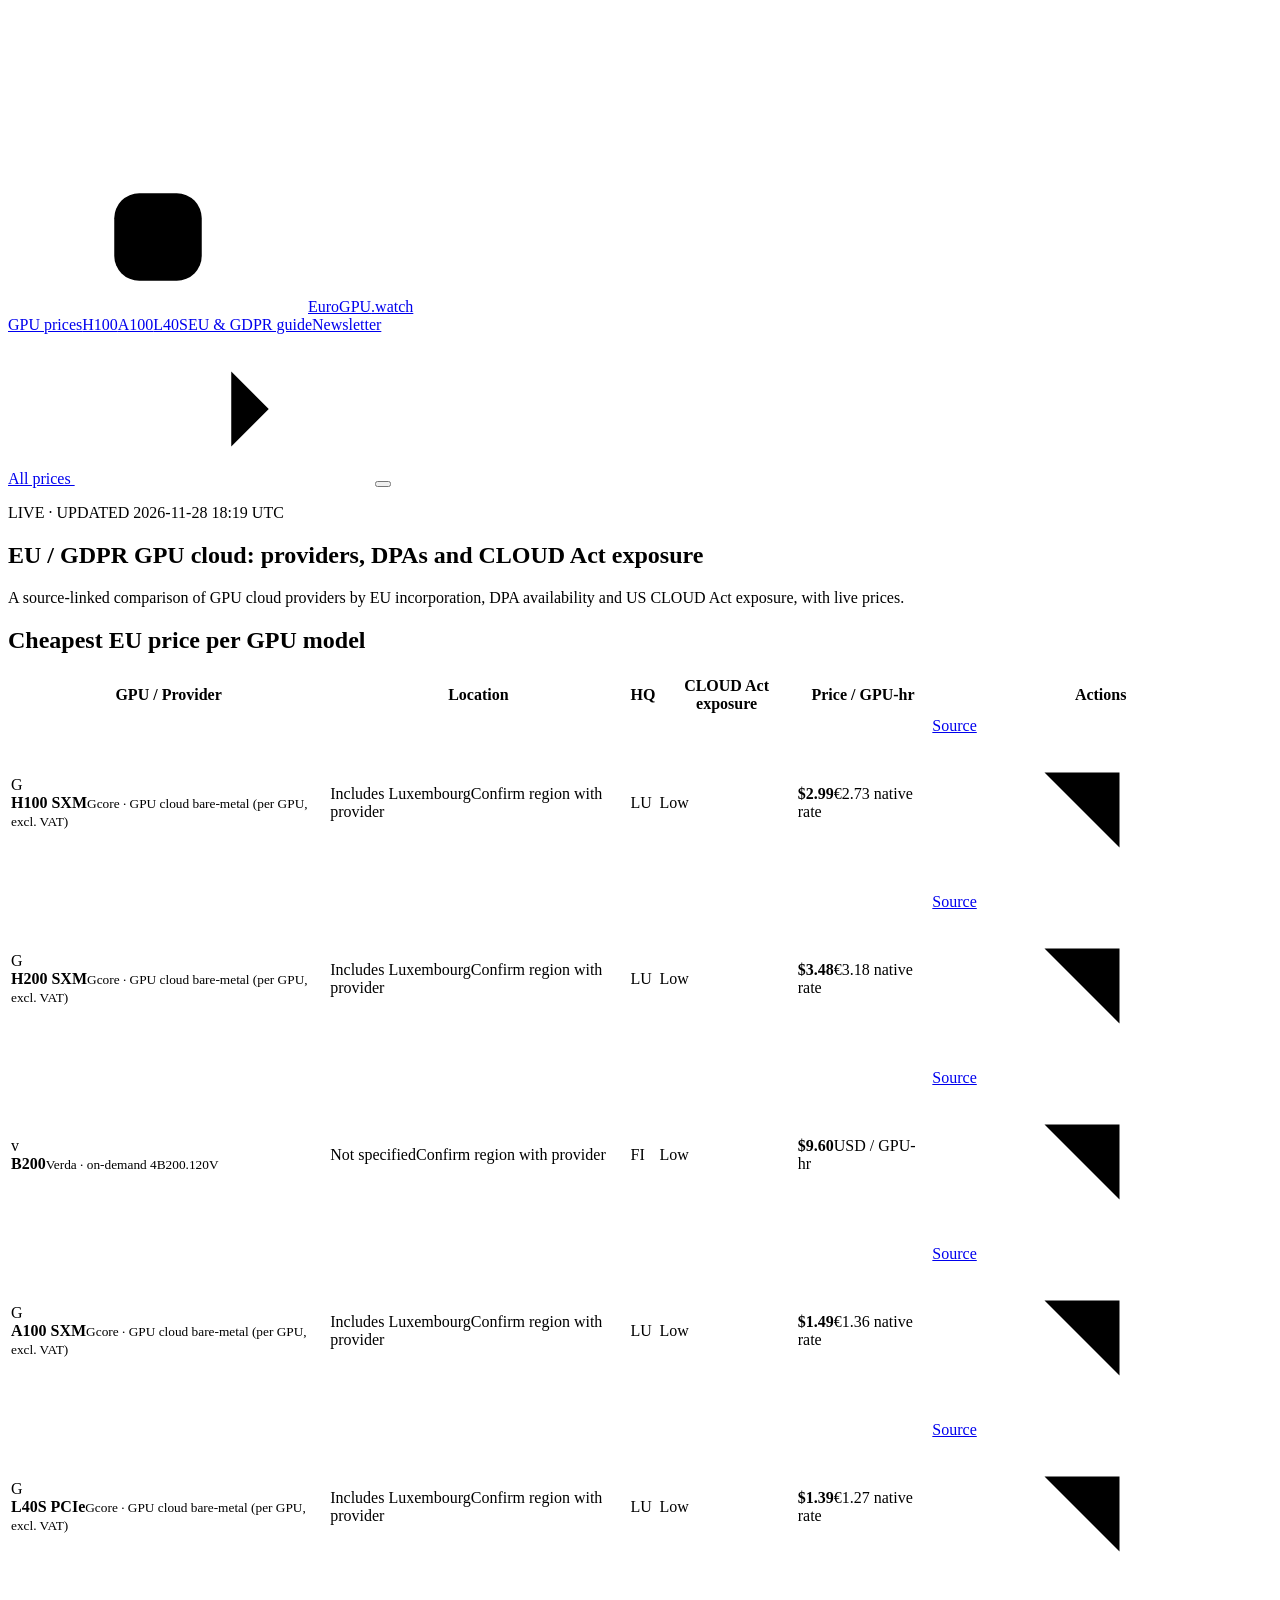
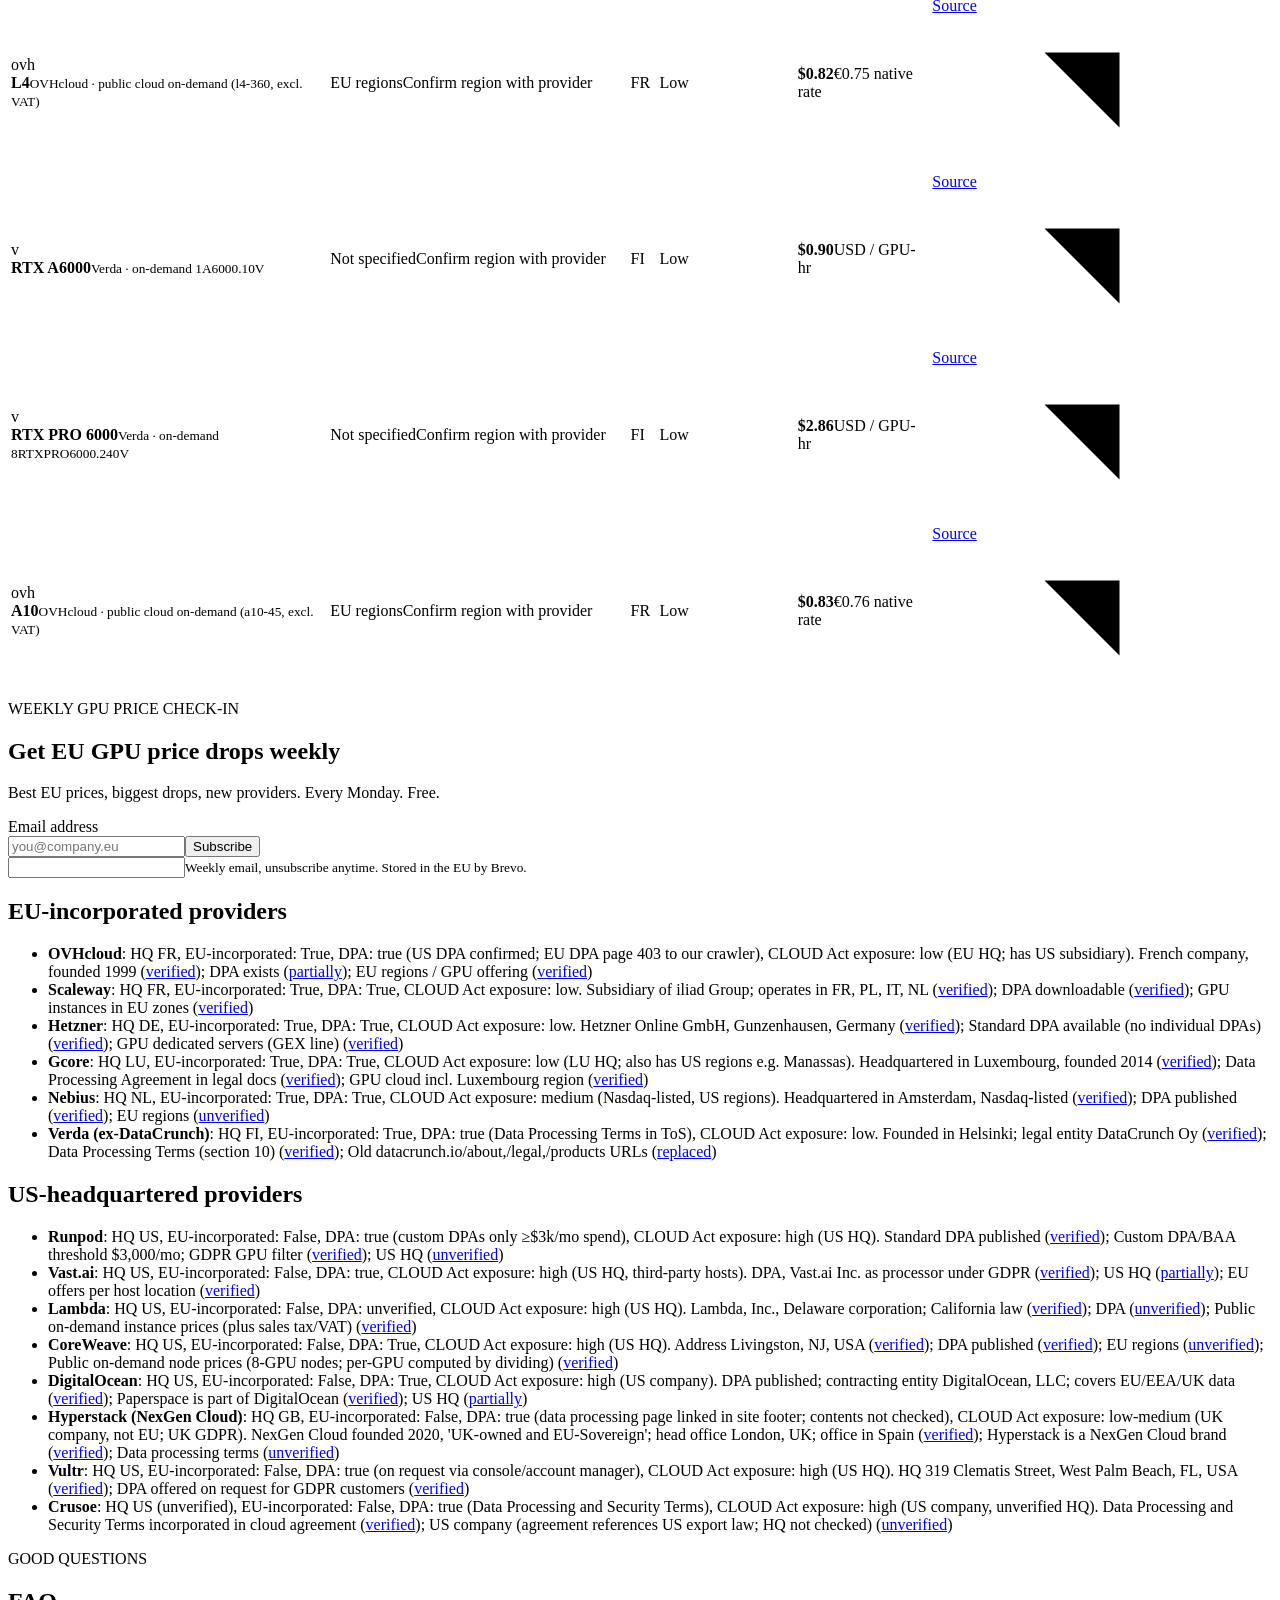
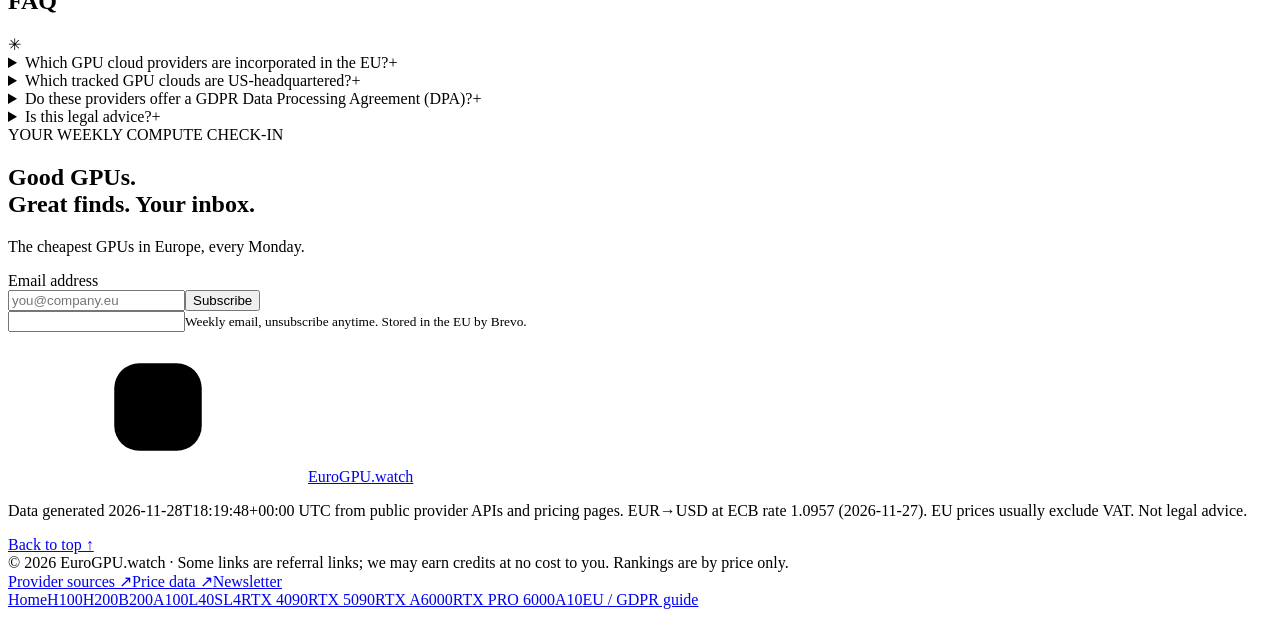
==== commit 29f79fbd: "Refresh prices and pages" ====
--- a/eu-gdpr-gpu-cloud/index.html
+++ b/eu-gdpr-gpu-cloud/index.html
@@ -3,7 +3,7 @@
 <meta name="description" content="Compare EU-incorporated vs US-headquartered GPU clouds: DPA availability, CLOUD Act exposure and live cheapest EU GPU prices, all with sources.">
 <link rel="canonical" href="https://paubuilds.github.io/eurogpu-watch/eu-gdpr-gpu-cloud/">
 <meta property="og:type" content="website"><meta property="og:site_name" content="EuroGPU.watch"><meta property="og:title" content="EU GDPR GPU cloud – DPA &amp; CLOUD Act comparison with live prices | EuroGPU.watch"><meta property="og:description" content="Compare EU-incorporated vs US-headquartered GPU clouds: DPA availability, CLOUD Act exposure and live cheapest EU GPU prices, all with sources."><meta property="og:url" content="https://paubuilds.github.io/eurogpu-watch/eu-gdpr-gpu-cloud/"><meta name="twitter:card" content="summary">
-<script type="application/ld+json">{"@context": "https://schema.org", "@type": "Dataset", "name": "EU GPU cloud prices and compliance", "description": "Compare EU-incorporated vs US-headquartered GPU clouds: DPA availability, CLOUD Act exposure and live cheapest EU GPU prices, all with sources.", "url": "https://paubuilds.github.io/eurogpu-watch/eu-gdpr-gpu-cloud/", "dateModified": "2026-11-28T10:20:46+00:00", "creator": {"@type": "Organization", "name": "EuroGPU.watch", "url": "https://paubuilds.github.io/eurogpu-watch/"}, "isAccessibleForFree": true, "distribution": [{"@type": "DataDownload", "encodingFormat": "application/json", "contentUrl": "https://paubuilds.github.io/eurogpu-watch/data/prices.json"}], "variableMeasured": "GPU rental price per GPU-hour (USD; EUR converted at ECB reference rate)"}</script>
+<script type="application/ld+json">{"@context": "https://schema.org", "@type": "Dataset", "name": "EU GPU cloud prices and compliance", "description": "Compare EU-incorporated vs US-headquartered GPU clouds: DPA availability, CLOUD Act exposure and live cheapest EU GPU prices, all with sources.", "url": "https://paubuilds.github.io/eurogpu-watch/eu-gdpr-gpu-cloud/", "dateModified": "2026-11-28T18:19:48+00:00", "creator": {"@type": "Organization", "name": "EuroGPU.watch", "url": "https://paubuilds.github.io/eurogpu-watch/"}, "isAccessibleForFree": true, "distribution": [{"@type": "DataDownload", "encodingFormat": "application/json", "contentUrl": "https://paubuilds.github.io/eurogpu-watch/data/prices.json"}], "variableMeasured": "GPU rental price per GPU-hour (USD; EUR converted at ECB reference rate)"}</script>
 <script type="application/ld+json">{"@context": "https://schema.org", "@type": "FAQPage", "mainEntity": [{"@type": "Question", "name": "Which GPU cloud providers are incorporated in the EU?", "acceptedAnswer": {"@type": "Answer", "text": "Tracked EU-incorporated providers: OVHcloud (FR), Scaleway (FR), Hetzner (DE), Gcore (LU), Nebius (NL), Verda (ex-DataCrunch) (FI). Each claim links to the provider's own page."}}, {"@type": "Question", "name": "Which tracked GPU clouds are US-headquartered?", "acceptedAnswer": {"@type": "Answer", "text": "Runpod, Vast.ai, Lambda, CoreWeave, DigitalOcean, Hyperstack (NexGen Cloud), Vultr, Crusoe. US-headquartered companies are subject to the US CLOUD Act regardless of where data is stored."}}, {"@type": "Question", "name": "Do these providers offer a GDPR Data Processing Agreement (DPA)?", "acceptedAnswer": {"@type": "Answer", "text": "See the DPA field per provider below; each is linked to the source we checked, and claims we could not confirm are marked unverified."}}, {"@type": "Question", "name": "Is this legal advice?", "acceptedAnswer": {"@type": "Answer", "text": "No. It is a factual summary of public provider documents. Check the linked sources and consult your DPO or lawyer."}}]}</script>
 <link rel="icon" type="image/svg+xml" href="/eurogpu-watch/assets/favicon.svg"><link rel="stylesheet" href="/eurogpu-watch/assets/style.css"><link rel="stylesheet" href="/eurogpu-watch/assets/pages.css"></head><body>
 <svg class="icon-library"  xmlns="http://www.w3.org/2000/svg" aria-hidden="true"><defs>
@@ -17,12 +17,12 @@
 <div class="hero-shell page-shell" id="top"><header class="site-header wrap"><a class="brand" href="/eurogpu-watch/" aria-label="EuroGPU.watch home"><span class="brand-mark"><svg><use href="#chip"/></svg></span><span>EuroGPU<span class="brand-light">.watch</span></span></a>
 <nav aria-label="Main navigation"><a href="/eurogpu-watch/#explore">GPU prices</a><a href="/eurogpu-watch/gpu/h100/">H100</a><a href="/eurogpu-watch/gpu/a100/">A100</a><a href="/eurogpu-watch/gpu/l40s/">L40S</a><a href="/eurogpu-watch/eu-gdpr-gpu-cloud/">EU &amp; GDPR guide</a><a href="#nl-email-card">Newsletter</a></nav>
 <a class="button nav-button" href="/eurogpu-watch/#explore">All prices <svg><use href="#arrow"/></svg></a><button class="menu-toggle" aria-label="Open navigation" aria-expanded="false"><span></span><span></span></button></header>
-<section class="page-hero wrap"><p class="hero-overline">LIVE · UPDATED 2026-11-28 10:20 UTC</p><h1>EU / GDPR GPU cloud: providers, DPAs and CLOUD Act exposure</h1><p class="page-lede">A source-linked comparison of GPU cloud providers by EU incorporation, DPA availability and US CLOUD Act exposure, with live prices.</p></section></div>
-<main class="page-body wrap"><h2>Cheapest EU price per GPU model</h2><div class="comparison"><div class="table-scroll"><table><thead><tr><th>GPU / Provider</th><th>Location</th><th>HQ</th><th>CLOUD Act exposure</th><th>Price / GPU-hr</th><th><span class="sr-only">Actions</span></th></tr></thead><tbody><tr><td><div class="gpu-cell"><span class="provider-icon gcore" aria-hidden="true">G</span><div><strong>H100 SXM</strong><small>Gcore · GPU cloud bare-metal (per GPU, excl. VAT)</small></div></div></td><td><div class="location-cell">Includes Luxembourg<span>Confirm region with provider</span></div></td><td><span class="hq"><span class="hq-code">LU</span></span></td><td><span class="exposure low" title="low (LU HQ; also has US regions e.g. Manassas)">Low</span></td><td><strong class="offer-price">$2.99</strong><span class="native-price">€2.73 native rate</span></td><td><div class="row-actions"><a class="source-link" href="https://gcore.com/pricing/ai" rel="nofollow noopener" target="_blank" title="Fetched 2026-11-28T10:20:45+00:00">Source</a><a class="rent-link" href="https://gcore.com/pricing/ai" target="_blank" rel="nofollow noopener" aria-label="Rent at Gcore"><svg><use href="#external"/></svg></a></div></td></tr><tr><td><div class="gpu-cell"><span class="provider-icon gcore" aria-hidden="true">G</span><div><strong>H200 SXM</strong><small>Gcore · GPU cloud bare-metal (per GPU, excl. VAT)</small></div></div></td><td><div class="location-cell">Includes Luxembourg<span>Confirm region with provider</span></div></td><td><span class="hq"><span class="hq-code">LU</span></span></td><td><span class="exposure low" title="low (LU HQ; also has US regions e.g. Manassas)">Low</span></td><td><strong class="offer-price">$3.48</strong><span class="native-price">€3.18 native rate</span></td><td><div class="row-actions"><a class="source-link" href="https://gcore.com/pricing/ai" rel="nofollow noopener" target="_blank" title="Fetched 2026-11-28T10:20:45+00:00">Source</a><a class="rent-link" href="https://gcore.com/pricing/ai" target="_blank" rel="nofollow noopener" aria-label="Rent at Gcore"><svg><use href="#external"/></svg></a></div></td></tr><tr><td><div class="gpu-cell"><span class="provider-icon verda" aria-hidden="true">v</span><div><strong>B200</strong><small>Verda · on-demand 4B200.120V</small></div></div></td><td><div class="location-cell">Not specified<span>Confirm region with provider</span></div></td><td><span class="hq"><span class="hq-code">FI</span></span></td><td><span class="exposure low" title="low">Low</span></td><td><strong class="offer-price">$9.60</strong><span class="native-price">USD / GPU-hr</span></td><td><div class="row-actions"><a class="source-link" href="https://api.datacrunch.io/v1/instance-types" rel="nofollow noopener" target="_blank" title="Fetched 2026-11-28T10:20:38+00:00">Source</a><a class="rent-link" href="https://verda.com/pricing" target="_blank" rel="nofollow noopener" aria-label="Rent at Verda (ex-DataCrunch)"><svg><use href="#external"/></svg></a></div></td></tr><tr><td><div class="gpu-cell"><span class="provider-icon gcore" aria-hidden="true">G</span><div><strong>A100 SXM</strong><small>Gcore · GPU cloud bare-metal (per GPU, excl. VAT)</small></div></div></td><td><div class="location-cell">Includes Luxembourg<span>Confirm region with provider</span></div></td><td><span class="hq"><span class="hq-code">LU</span></span></td><td><span class="exposure low" title="low (LU HQ; also has US regions e.g. Manassas)">Low</span></td><td><strong class="offer-price">$1.49</strong><span class="native-price">€1.36 native rate</span></td><td><div class="row-actions"><a class="source-link" href="https://gcore.com/pricing/ai" rel="nofollow noopener" target="_blank" title="Fetched 2026-11-28T10:20:45+00:00">Source</a><a class="rent-link" href="https://gcore.com/pricing/ai" target="_blank" rel="nofollow noopener" aria-label="Rent at Gcore"><svg><use href="#external"/></svg></a></div></td></tr><tr><td><div class="gpu-cell"><span class="provider-icon gcore" aria-hidden="true">G</span><div><strong>L40S PCIe</strong><small>Gcore · GPU cloud bare-metal (per GPU, excl. VAT)</small></div></div></td><td><div class="location-cell">Includes Luxembourg<span>Confirm region with provider</span></div></td><td><span class="hq"><span class="hq-code">LU</span></span></td><td><span class="exposure low" title="low (LU HQ; also has US regions e.g. Manassas)">Low</span></td><td><strong class="offer-price">$1.39</strong><span class="native-price">€1.27 native rate</span></td><td><div class="row-actions"><a class="source-link" href="https://gcore.com/pricing/ai" rel="nofollow noopener" target="_blank" title="Fetched 2026-11-28T10:20:45+00:00">Source</a><a class="rent-link" href="https://gcore.com/pricing/ai" target="_blank" rel="nofollow noopener" aria-label="Rent at Gcore"><svg><use href="#external"/></svg></a></div></td></tr><tr><td><div class="gpu-cell"><span class="provider-icon ovhcloud" aria-hidden="true">ovh</span><div><strong>L4</strong><small>OVHcloud · public cloud on-demand (l4-360, excl. VAT)</small></div></div></td><td><div class="location-cell">EU regions<span>Confirm region with provider</span></div></td><td><span class="hq"><span class="hq-code">FR</span></span></td><td><span class="exposure low" title="low (EU HQ; has US subsidiary)">Low</span></td><td><strong class="offer-price">$0.82</strong><span class="native-price">€0.75 native rate</span></td><td><div class="row-actions"><a class="source-link" href="https://eu.api.ovh.com/v1/order/catalog/public/cloud?ovhSubsidiary=FR" rel="nofollow noopener" target="_blank" title="Fetched 2026-11-28T10:20:35+00:00">Source</a><a class="rent-link" href="https://www.ovhcloud.com/en/public-cloud/prices/" target="_blank" rel="nofollow noopener" aria-label="Rent at OVHcloud"><svg><use href="#external"/></svg></a></div></td></tr><tr><td><div class="gpu-cell"><span class="provider-icon verda" aria-hidden="true">v</span><div><strong>RTX A6000</strong><small>Verda · on-demand 1A6000.10V</small></div></div></td><td><div class="location-cell">Not specified<span>Confirm region with provider</span></div></td><td><span class="hq"><span class="hq-code">FI</span></span></td><td><span class="exposure low" title="low">Low</span></td><td><strong class="offer-price">$0.90</strong><span class="native-price">USD / GPU-hr</span></td><td><div class="row-actions"><a class="source-link" href="https://api.datacrunch.io/v1/instance-types" rel="nofollow noopener" target="_blank" title="Fetched 2026-11-28T10:20:38+00:00">Source</a><a class="rent-link" href="https://verda.com/pricing" target="_blank" rel="nofollow noopener" aria-label="Rent at Verda (ex-DataCrunch)"><svg><use href="#external"/></svg></a></div></td></tr><tr><td><div class="gpu-cell"><span class="provider-icon verda" aria-hidden="true">v</span><div><strong>RTX PRO 6000</strong><small>Verda · on-demand 8RTXPRO6000.240V</small></div></div></td><td><div class="location-cell">Not specified<span>Confirm region with provider</span></div></td><td><span class="hq"><span class="hq-code">FI</span></span></td><td><span class="exposure low" title="low">Low</span></td><td><strong class="offer-price">$2.86</strong><span class="native-price">USD / GPU-hr</span></td><td><div class="row-actions"><a class="source-link" href="https://api.datacrunch.io/v1/instance-types" rel="nofollow noopener" target="_blank" title="Fetched 2026-11-28T10:20:38+00:00">Source</a><a class="rent-link" href="https://verda.com/pricing" target="_blank" rel="nofollow noopener" aria-label="Rent at Verda (ex-DataCrunch)"><svg><use href="#external"/></svg></a></div></td></tr><tr><td><div class="gpu-cell"><span class="provider-icon ovhcloud" aria-hidden="true">ovh</span><div><strong>A10</strong><small>OVHcloud · public cloud on-demand (a10-45, excl. VAT)</small></div></div></td><td><div class="location-cell">EU regions<span>Confirm region with provider</span></div></td><td><span class="hq"><span class="hq-code">FR</span></span></td><td><span class="exposure low" title="low (EU HQ; has US subsidiary)">Low</span></td><td><strong class="offer-price">$0.83</strong><span class="native-price">€0.76 native rate</span></td><td><div class="row-actions"><a class="source-link" href="https://eu.api.ovh.com/v1/order/catalog/public/cloud?ovhSubsidiary=FR" rel="nofollow noopener" target="_blank" title="Fetched 2026-11-28T10:20:35+00:00">Source</a><a class="rent-link" href="https://www.ovhcloud.com/en/public-cloud/prices/" target="_blank" rel="nofollow noopener" aria-label="Rent at OVHcloud"><svg><use href="#external"/></svg></a></div></td></tr></tbody></table></div></div><aside class="nl-card" aria-label="Newsletter signup"><div><div class="eyebrow">WEEKLY GPU PRICE CHECK-IN</div><h2>Get EU GPU price drops weekly</h2><p>Best EU prices, biggest drops, new providers. Every Monday. Free.</p></div><form class="nl-form" action="https://9d237d23.sibforms.com/serve/[base64]" method="post" target="_blank"><label class="sr-only" for="nl-email-card">Email address</label><div class="email-field nl-field"><input id="nl-email-card" name="EMAIL" type="email" placeholder="you@company.eu" required autocomplete="email"><button type="submit" class="nl-btn">Subscribe</button></div><input type="text" name="email_address_check" class="honeypot" tabindex="-1" aria-hidden="true" autocomplete="off"><input type="hidden" name="locale" value="en"><small>Weekly email, unsubscribe anytime. Stored in the EU by Brevo.</small></form></aside><h2>EU-incorporated providers</h2><ul class="claims"><li><b>OVHcloud</b>: HQ FR, EU-incorporated: True, DPA: true (US DPA confirmed; EU DPA page 403 to our crawler), CLOUD Act exposure: low (EU HQ; has US subsidiary). French company, founded 1999 (<a href="https://www.ovhcloud.com/en/about-us/" rel=nofollow>verified</a>); DPA exists (<a href="https://us.ovhcloud.com/legal/data-processing-agreement/" rel=nofollow>partially</a>); EU regions / GPU offering (<a href="https://eu.api.ovh.com/v1/order/catalog/public/cloud?ovhSubsidiary=FR" rel=nofollow>verified</a>)</li><li><b>Scaleway</b>: HQ FR, EU-incorporated: True, DPA: True, CLOUD Act exposure: low. Subsidiary of iliad Group; operates in FR, PL, IT, NL (<a href="https://www.scaleway.com/en/about-us/" rel=nofollow>verified</a>); DPA downloadable (<a href="https://www.scaleway.com/en/contracts/" rel=nofollow>verified</a>); GPU instances in EU zones (<a href="https://api.scaleway.com/instance/v1/zones/fr-par-2/products/servers" rel=nofollow>verified</a>)</li><li><b>Hetzner</b>: HQ DE, EU-incorporated: True, DPA: True, CLOUD Act exposure: low. Hetzner Online GmbH, Gunzenhausen, Germany (<a href="https://www.hetzner.com/legal/legal-notice/" rel=nofollow>verified</a>); Standard DPA available (no individual DPAs) (<a href="https://docs.hetzner.com/general/general-terms-and-conditions/data-privacy-faq/" rel=nofollow>verified</a>); GPU dedicated servers (GEX line) (<a href="https://www.hetzner.com/dedicated-rootserver/matrix-gpu/" rel=nofollow>verified</a>)</li><li><b>Gcore</b>: HQ LU, EU-incorporated: True, DPA: True, CLOUD Act exposure: low (LU HQ; also has US regions e.g. Manassas). Headquartered in Luxembourg, founded 2014 (<a href="https://gcore.com/about" rel=nofollow>verified</a>); Data Processing Agreement in legal docs (<a href="https://gcore.com/legal" rel=nofollow>verified</a>); GPU cloud incl. Luxembourg region (<a href="https://gcore.com/pricing/ai" rel=nofollow>verified</a>)</li><li><b>Nebius</b>: HQ NL, EU-incorporated: True, DPA: True, CLOUD Act exposure: medium (Nasdaq-listed, US regions). Headquartered in Amsterdam, Nasdaq-listed (<a href="https://nebius.com/about" rel=nofollow>verified</a>); DPA published (<a href="https://docs.nebius.com/legal" rel=nofollow>verified</a>); EU regions (<a href="https://nebius.com/prices" rel=nofollow>unverified</a>)</li><li><b>Verda (ex-DataCrunch)</b>: HQ FI, EU-incorporated: True, DPA: true (Data Processing Terms in ToS), CLOUD Act exposure: low. Founded in Helsinki; legal entity DataCrunch Oy (<a href="https://verda.com/company" rel=nofollow>verified</a>); Data Processing Terms (section 10) (<a href="https://verda.com/terms-and-conditions" rel=nofollow>verified</a>); Old datacrunch.io/about,/legal,/products URLs (<a href="https://verda.com/pricing" rel=nofollow>replaced</a>)</li></ul><h2>US-headquartered providers</h2><ul class="claims"><li><b>Runpod</b>: HQ US, EU-incorporated: False, DPA: true (custom DPAs only ≥$3k/mo spend), CLOUD Act exposure: high (US HQ). Standard DPA published (<a href="https://www.runpod.io/legal/data-processing-agreement" rel=nofollow>verified</a>); Custom DPA/BAA threshold $3,000/mo; GDPR GPU filter (<a href="https://contact.runpod.io/hc/en-us/articles/50120688006163-How-to-Find-HIPAA-GDPR-Compliant-GPUs-on-Runpod-and-Understand-BAA-Policy" rel=nofollow>verified</a>); US HQ (<a href="https://www.runpod.io/legal/data-processing-agreement" rel=nofollow>unverified</a>)</li><li><b>Vast.ai</b>: HQ US, EU-incorporated: False, DPA: true, CLOUD Act exposure: high (US HQ, third-party hosts). DPA, Vast.ai Inc. as processor under GDPR (<a href="https://vast.ai/data-processing-agreement" rel=nofollow>verified</a>); US HQ (<a href="https://vast.ai/privacy" rel=nofollow>partially</a>); EU offers per host location (<a href="https://console.vast.ai/api/v0/bundles/" rel=nofollow>verified</a>)</li><li><b>Lambda</b>: HQ US, EU-incorporated: False, DPA: unverified, CLOUD Act exposure: high (US HQ). Lambda, Inc., Delaware corporation; California law (<a href="https://lambda.ai/legal/terms-of-service" rel=nofollow>verified</a>); DPA (<a href="https://lambda.ai/legal/privacy-policy" rel=nofollow>unverified</a>); Public on-demand instance prices (plus sales tax/VAT) (<a href="https://lambda.ai/pricing" rel=nofollow>verified</a>)</li><li><b>CoreWeave</b>: HQ US, EU-incorporated: False, DPA: True, CLOUD Act exposure: high (US HQ). Address Livingston, NJ, USA (<a href="https://www.coreweave.com/pricing" rel=nofollow>verified</a>); DPA published (<a href="https://docs.coreweave.com/policies/terms-of-service/data-processing-agreement" rel=nofollow>verified</a>); EU regions (<a href="https://docs.coreweave.com/policies/terms-of-service" rel=nofollow>unverified</a>); Public on-demand node prices (8-GPU nodes; per-GPU computed by dividing) (<a href="https://www.coreweave.com/pricing" rel=nofollow>verified</a>)</li><li><b>DigitalOcean</b>: HQ US, EU-incorporated: False, DPA: True, CLOUD Act exposure: high (US company). DPA published; contracting entity DigitalOcean, LLC; covers EU/EEA/UK data (<a href="https://www.digitalocean.com/legal/data-processing-agreement" rel=nofollow>verified</a>); Paperspace is part of DigitalOcean (<a href="https://www.paperspace.com/pricing" rel=nofollow>verified</a>); US HQ (<a href="https://www.digitalocean.com/legal/data-processing-agreement" rel=nofollow>partially</a>)</li><li><b>Hyperstack (NexGen Cloud)</b>: HQ GB, EU-incorporated: False, DPA: true (data processing page linked in site footer; contents not checked), CLOUD Act exposure: low-medium (UK company, not EU; UK GDPR). NexGen Cloud founded 2020, &#x27;UK-owned and EU-Sovereign&#x27;; head office London, UK; office in Spain (<a href="https://www.nexgencloud.com/about" rel=nofollow>verified</a>); Hyperstack is a NexGen Cloud brand (<a href="https://www.hyperstack.cloud/gpu-pricing" rel=nofollow>verified</a>); Data processing terms (<a href="https://www.hyperstack.cloud/data-processing" rel=nofollow>unverified</a>)</li><li><b>Vultr</b>: HQ US, EU-incorporated: False, DPA: true (on request via console/account manager), CLOUD Act exposure: high (US HQ). HQ 319 Clematis Street, West Palm Beach, FL, USA (<a href="https://www.vultr.com/company/contact/" rel=nofollow>verified</a>); DPA offered on request for GDPR customers (<a href="https://docs.vultr.com/support/platform/compliance/does-vultr-offer-a-data-processing-addendum" rel=nofollow>verified</a>)</li><li><b>Crusoe</b>: HQ US (unverified), EU-incorporated: False, DPA: true (Data Processing and Security Terms), CLOUD Act exposure: high (US company, unverified HQ). Data Processing and Security Terms incorporated in cloud agreement (<a href="https://legal.crusoe.ai/" rel=nofollow>verified</a>); US company (agreement references US export law; HQ not checked) (<a href="https://legal.crusoe.ai/" rel=nofollow>unverified</a>)</li></ul><section class="faq page-faq" aria-labelledby="faq-title"><div><div class="eyebrow">GOOD QUESTIONS</div><h2 id="faq-title">FAQ</h2><span class="faq-asterisk" aria-hidden="true">✳</span></div><div class="faq-items"><details><summary>Which GPU cloud providers are incorporated in the EU?<span>+</span></summary><p>Tracked EU-incorporated providers: OVHcloud (FR), Scaleway (FR), Hetzner (DE), Gcore (LU), Nebius (NL), Verda (ex-DataCrunch) (FI). Each claim links to the provider's own page.</p></details><details><summary>Which tracked GPU clouds are US-headquartered?<span>+</span></summary><p>Runpod, Vast.ai, Lambda, CoreWeave, DigitalOcean, Hyperstack (NexGen Cloud), Vultr, Crusoe. US-headquartered companies are subject to the US CLOUD Act regardless of where data is stored.</p></details><details><summary>Do these providers offer a GDPR Data Processing Agreement (DPA)?<span>+</span></summary><p>See the DPA field per provider below; each is linked to the source we checked, and claims we could not confirm are marked unverified.</p></details><details><summary>Is this legal advice?<span>+</span></summary><p>No. It is a factual summary of public provider documents. Check the linked sources and consult your DPO or lawyer.</p></details></div></section></main>
+<section class="page-hero wrap"><p class="hero-overline">LIVE · UPDATED 2026-11-28 18:19 UTC</p><h1>EU / GDPR GPU cloud: providers, DPAs and CLOUD Act exposure</h1><p class="page-lede">A source-linked comparison of GPU cloud providers by EU incorporation, DPA availability and US CLOUD Act exposure, with live prices.</p></section></div>
+<main class="page-body wrap"><h2>Cheapest EU price per GPU model</h2><div class="comparison"><div class="table-scroll"><table><thead><tr><th>GPU / Provider</th><th>Location</th><th>HQ</th><th>CLOUD Act exposure</th><th>Price / GPU-hr</th><th><span class="sr-only">Actions</span></th></tr></thead><tbody><tr><td><div class="gpu-cell"><span class="provider-icon gcore" aria-hidden="true">G</span><div><strong>H100 SXM</strong><small>Gcore · GPU cloud bare-metal (per GPU, excl. VAT)</small></div></div></td><td><div class="location-cell">Includes Luxembourg<span>Confirm region with provider</span></div></td><td><span class="hq"><span class="hq-code">LU</span></span></td><td><span class="exposure low" title="low (LU HQ; also has US regions e.g. Manassas)">Low</span></td><td><strong class="offer-price">$2.99</strong><span class="native-price">€2.73 native rate</span></td><td><div class="row-actions"><a class="source-link" href="https://gcore.com/pricing/ai" rel="nofollow noopener" target="_blank" title="Fetched 2026-11-28T18:19:47+00:00">Source</a><a class="rent-link" href="https://gcore.com/pricing/ai" target="_blank" rel="nofollow noopener" aria-label="Rent at Gcore"><svg><use href="#external"/></svg></a></div></td></tr><tr><td><div class="gpu-cell"><span class="provider-icon gcore" aria-hidden="true">G</span><div><strong>H200 SXM</strong><small>Gcore · GPU cloud bare-metal (per GPU, excl. VAT)</small></div></div></td><td><div class="location-cell">Includes Luxembourg<span>Confirm region with provider</span></div></td><td><span class="hq"><span class="hq-code">LU</span></span></td><td><span class="exposure low" title="low (LU HQ; also has US regions e.g. Manassas)">Low</span></td><td><strong class="offer-price">$3.48</strong><span class="native-price">€3.18 native rate</span></td><td><div class="row-actions"><a class="source-link" href="https://gcore.com/pricing/ai" rel="nofollow noopener" target="_blank" title="Fetched 2026-11-28T18:19:47+00:00">Source</a><a class="rent-link" href="https://gcore.com/pricing/ai" target="_blank" rel="nofollow noopener" aria-label="Rent at Gcore"><svg><use href="#external"/></svg></a></div></td></tr><tr><td><div class="gpu-cell"><span class="provider-icon verda" aria-hidden="true">v</span><div><strong>B200</strong><small>Verda · on-demand 4B200.120V</small></div></div></td><td><div class="location-cell">Not specified<span>Confirm region with provider</span></div></td><td><span class="hq"><span class="hq-code">FI</span></span></td><td><span class="exposure low" title="low">Low</span></td><td><strong class="offer-price">$9.60</strong><span class="native-price">USD / GPU-hr</span></td><td><div class="row-actions"><a class="source-link" href="https://api.datacrunch.io/v1/instance-types" rel="nofollow noopener" target="_blank" title="Fetched 2026-11-28T18:19:41+00:00">Source</a><a class="rent-link" href="https://verda.com/pricing" target="_blank" rel="nofollow noopener" aria-label="Rent at Verda (ex-DataCrunch)"><svg><use href="#external"/></svg></a></div></td></tr><tr><td><div class="gpu-cell"><span class="provider-icon gcore" aria-hidden="true">G</span><div><strong>A100 SXM</strong><small>Gcore · GPU cloud bare-metal (per GPU, excl. VAT)</small></div></div></td><td><div class="location-cell">Includes Luxembourg<span>Confirm region with provider</span></div></td><td><span class="hq"><span class="hq-code">LU</span></span></td><td><span class="exposure low" title="low (LU HQ; also has US regions e.g. Manassas)">Low</span></td><td><strong class="offer-price">$1.49</strong><span class="native-price">€1.36 native rate</span></td><td><div class="row-actions"><a class="source-link" href="https://gcore.com/pricing/ai" rel="nofollow noopener" target="_blank" title="Fetched 2026-11-28T18:19:47+00:00">Source</a><a class="rent-link" href="https://gcore.com/pricing/ai" target="_blank" rel="nofollow noopener" aria-label="Rent at Gcore"><svg><use href="#external"/></svg></a></div></td></tr><tr><td><div class="gpu-cell"><span class="provider-icon gcore" aria-hidden="true">G</span><div><strong>L40S PCIe</strong><small>Gcore · GPU cloud bare-metal (per GPU, excl. VAT)</small></div></div></td><td><div class="location-cell">Includes Luxembourg<span>Confirm region with provider</span></div></td><td><span class="hq"><span class="hq-code">LU</span></span></td><td><span class="exposure low" title="low (LU HQ; also has US regions e.g. Manassas)">Low</span></td><td><strong class="offer-price">$1.39</strong><span class="native-price">€1.27 native rate</span></td><td><div class="row-actions"><a class="source-link" href="https://gcore.com/pricing/ai" rel="nofollow noopener" target="_blank" title="Fetched 2026-11-28T18:19:47+00:00">Source</a><a class="rent-link" href="https://gcore.com/pricing/ai" target="_blank" rel="nofollow noopener" aria-label="Rent at Gcore"><svg><use href="#external"/></svg></a></div></td></tr><tr><td><div class="gpu-cell"><span class="provider-icon ovhcloud" aria-hidden="true">ovh</span><div><strong>L4</strong><small>OVHcloud · public cloud on-demand (l4-360, excl. VAT)</small></div></div></td><td><div class="location-cell">EU regions<span>Confirm region with provider</span></div></td><td><span class="hq"><span class="hq-code">FR</span></span></td><td><span class="exposure low" title="low (EU HQ; has US subsidiary)">Low</span></td><td><strong class="offer-price">$0.82</strong><span class="native-price">€0.75 native rate</span></td><td><div class="row-actions"><a class="source-link" href="https://eu.api.ovh.com/v1/order/catalog/public/cloud?ovhSubsidiary=FR" rel="nofollow noopener" target="_blank" title="Fetched 2026-11-28T18:19:37+00:00">Source</a><a class="rent-link" href="https://www.ovhcloud.com/en/public-cloud/prices/" target="_blank" rel="nofollow noopener" aria-label="Rent at OVHcloud"><svg><use href="#external"/></svg></a></div></td></tr><tr><td><div class="gpu-cell"><span class="provider-icon verda" aria-hidden="true">v</span><div><strong>RTX A6000</strong><small>Verda · on-demand 1A6000.10V</small></div></div></td><td><div class="location-cell">Not specified<span>Confirm region with provider</span></div></td><td><span class="hq"><span class="hq-code">FI</span></span></td><td><span class="exposure low" title="low">Low</span></td><td><strong class="offer-price">$0.90</strong><span class="native-price">USD / GPU-hr</span></td><td><div class="row-actions"><a class="source-link" href="https://api.datacrunch.io/v1/instance-types" rel="nofollow noopener" target="_blank" title="Fetched 2026-11-28T18:19:41+00:00">Source</a><a class="rent-link" href="https://verda.com/pricing" target="_blank" rel="nofollow noopener" aria-label="Rent at Verda (ex-DataCrunch)"><svg><use href="#external"/></svg></a></div></td></tr><tr><td><div class="gpu-cell"><span class="provider-icon verda" aria-hidden="true">v</span><div><strong>RTX PRO 6000</strong><small>Verda · on-demand 8RTXPRO6000.240V</small></div></div></td><td><div class="location-cell">Not specified<span>Confirm region with provider</span></div></td><td><span class="hq"><span class="hq-code">FI</span></span></td><td><span class="exposure low" title="low">Low</span></td><td><strong class="offer-price">$2.86</strong><span class="native-price">USD / GPU-hr</span></td><td><div class="row-actions"><a class="source-link" href="https://api.datacrunch.io/v1/instance-types" rel="nofollow noopener" target="_blank" title="Fetched 2026-11-28T18:19:41+00:00">Source</a><a class="rent-link" href="https://verda.com/pricing" target="_blank" rel="nofollow noopener" aria-label="Rent at Verda (ex-DataCrunch)"><svg><use href="#external"/></svg></a></div></td></tr><tr><td><div class="gpu-cell"><span class="provider-icon ovhcloud" aria-hidden="true">ovh</span><div><strong>A10</strong><small>OVHcloud · public cloud on-demand (a10-45, excl. VAT)</small></div></div></td><td><div class="location-cell">EU regions<span>Confirm region with provider</span></div></td><td><span class="hq"><span class="hq-code">FR</span></span></td><td><span class="exposure low" title="low (EU HQ; has US subsidiary)">Low</span></td><td><strong class="offer-price">$0.83</strong><span class="native-price">€0.76 native rate</span></td><td><div class="row-actions"><a class="source-link" href="https://eu.api.ovh.com/v1/order/catalog/public/cloud?ovhSubsidiary=FR" rel="nofollow noopener" target="_blank" title="Fetched 2026-11-28T18:19:37+00:00">Source</a><a class="rent-link" href="https://www.ovhcloud.com/en/public-cloud/prices/" target="_blank" rel="nofollow noopener" aria-label="Rent at OVHcloud"><svg><use href="#external"/></svg></a></div></td></tr></tbody></table></div></div><aside class="nl-card" aria-label="Newsletter signup"><div><div class="eyebrow">WEEKLY GPU PRICE CHECK-IN</div><h2>Get EU GPU price drops weekly</h2><p>Best EU prices, biggest drops, new providers. Every Monday. Free.</p></div><form class="nl-form" action="https://9d237d23.sibforms.com/serve/[base64]" method="post" target="_blank"><label class="sr-only" for="nl-email-card">Email address</label><div class="email-field nl-field"><input id="nl-email-card" name="EMAIL" type="email" placeholder="you@company.eu" required autocomplete="email"><button type="submit" class="nl-btn">Subscribe</button></div><input type="text" name="email_address_check" class="honeypot" tabindex="-1" aria-hidden="true" autocomplete="off"><input type="hidden" name="locale" value="en"><small>Weekly email, unsubscribe anytime. Stored in the EU by Brevo.</small></form></aside><h2>EU-incorporated providers</h2><ul class="claims"><li><b>OVHcloud</b>: HQ FR, EU-incorporated: True, DPA: true (US DPA confirmed; EU DPA page 403 to our crawler), CLOUD Act exposure: low (EU HQ; has US subsidiary). French company, founded 1999 (<a href="https://www.ovhcloud.com/en/about-us/" rel=nofollow>verified</a>); DPA exists (<a href="https://us.ovhcloud.com/legal/data-processing-agreement/" rel=nofollow>partially</a>); EU regions / GPU offering (<a href="https://eu.api.ovh.com/v1/order/catalog/public/cloud?ovhSubsidiary=FR" rel=nofollow>verified</a>)</li><li><b>Scaleway</b>: HQ FR, EU-incorporated: True, DPA: True, CLOUD Act exposure: low. Subsidiary of iliad Group; operates in FR, PL, IT, NL (<a href="https://www.scaleway.com/en/about-us/" rel=nofollow>verified</a>); DPA downloadable (<a href="https://www.scaleway.com/en/contracts/" rel=nofollow>verified</a>); GPU instances in EU zones (<a href="https://api.scaleway.com/instance/v1/zones/fr-par-2/products/servers" rel=nofollow>verified</a>)</li><li><b>Hetzner</b>: HQ DE, EU-incorporated: True, DPA: True, CLOUD Act exposure: low. Hetzner Online GmbH, Gunzenhausen, Germany (<a href="https://www.hetzner.com/legal/legal-notice/" rel=nofollow>verified</a>); Standard DPA available (no individual DPAs) (<a href="https://docs.hetzner.com/general/general-terms-and-conditions/data-privacy-faq/" rel=nofollow>verified</a>); GPU dedicated servers (GEX line) (<a href="https://www.hetzner.com/dedicated-rootserver/matrix-gpu/" rel=nofollow>verified</a>)</li><li><b>Gcore</b>: HQ LU, EU-incorporated: True, DPA: True, CLOUD Act exposure: low (LU HQ; also has US regions e.g. Manassas). Headquartered in Luxembourg, founded 2014 (<a href="https://gcore.com/about" rel=nofollow>verified</a>); Data Processing Agreement in legal docs (<a href="https://gcore.com/legal" rel=nofollow>verified</a>); GPU cloud incl. Luxembourg region (<a href="https://gcore.com/pricing/ai" rel=nofollow>verified</a>)</li><li><b>Nebius</b>: HQ NL, EU-incorporated: True, DPA: True, CLOUD Act exposure: medium (Nasdaq-listed, US regions). Headquartered in Amsterdam, Nasdaq-listed (<a href="https://nebius.com/about" rel=nofollow>verified</a>); DPA published (<a href="https://docs.nebius.com/legal" rel=nofollow>verified</a>); EU regions (<a href="https://nebius.com/prices" rel=nofollow>unverified</a>)</li><li><b>Verda (ex-DataCrunch)</b>: HQ FI, EU-incorporated: True, DPA: true (Data Processing Terms in ToS), CLOUD Act exposure: low. Founded in Helsinki; legal entity DataCrunch Oy (<a href="https://verda.com/company" rel=nofollow>verified</a>); Data Processing Terms (section 10) (<a href="https://verda.com/terms-and-conditions" rel=nofollow>verified</a>); Old datacrunch.io/about,/legal,/products URLs (<a href="https://verda.com/pricing" rel=nofollow>replaced</a>)</li></ul><h2>US-headquartered providers</h2><ul class="claims"><li><b>Runpod</b>: HQ US, EU-incorporated: False, DPA: true (custom DPAs only ≥$3k/mo spend), CLOUD Act exposure: high (US HQ). Standard DPA published (<a href="https://www.runpod.io/legal/data-processing-agreement" rel=nofollow>verified</a>); Custom DPA/BAA threshold $3,000/mo; GDPR GPU filter (<a href="https://contact.runpod.io/hc/en-us/articles/50120688006163-How-to-Find-HIPAA-GDPR-Compliant-GPUs-on-Runpod-and-Understand-BAA-Policy" rel=nofollow>verified</a>); US HQ (<a href="https://www.runpod.io/legal/data-processing-agreement" rel=nofollow>unverified</a>)</li><li><b>Vast.ai</b>: HQ US, EU-incorporated: False, DPA: true, CLOUD Act exposure: high (US HQ, third-party hosts). DPA, Vast.ai Inc. as processor under GDPR (<a href="https://vast.ai/data-processing-agreement" rel=nofollow>verified</a>); US HQ (<a href="https://vast.ai/privacy" rel=nofollow>partially</a>); EU offers per host location (<a href="https://console.vast.ai/api/v0/bundles/" rel=nofollow>verified</a>)</li><li><b>Lambda</b>: HQ US, EU-incorporated: False, DPA: unverified, CLOUD Act exposure: high (US HQ). Lambda, Inc., Delaware corporation; California law (<a href="https://lambda.ai/legal/terms-of-service" rel=nofollow>verified</a>); DPA (<a href="https://lambda.ai/legal/privacy-policy" rel=nofollow>unverified</a>); Public on-demand instance prices (plus sales tax/VAT) (<a href="https://lambda.ai/pricing" rel=nofollow>verified</a>)</li><li><b>CoreWeave</b>: HQ US, EU-incorporated: False, DPA: True, CLOUD Act exposure: high (US HQ). Address Livingston, NJ, USA (<a href="https://www.coreweave.com/pricing" rel=nofollow>verified</a>); DPA published (<a href="https://docs.coreweave.com/policies/terms-of-service/data-processing-agreement" rel=nofollow>verified</a>); EU regions (<a href="https://docs.coreweave.com/policies/terms-of-service" rel=nofollow>unverified</a>); Public on-demand node prices (8-GPU nodes; per-GPU computed by dividing) (<a href="https://www.coreweave.com/pricing" rel=nofollow>verified</a>)</li><li><b>DigitalOcean</b>: HQ US, EU-incorporated: False, DPA: True, CLOUD Act exposure: high (US company). DPA published; contracting entity DigitalOcean, LLC; covers EU/EEA/UK data (<a href="https://www.digitalocean.com/legal/data-processing-agreement" rel=nofollow>verified</a>); Paperspace is part of DigitalOcean (<a href="https://www.paperspace.com/pricing" rel=nofollow>verified</a>); US HQ (<a href="https://www.digitalocean.com/legal/data-processing-agreement" rel=nofollow>partially</a>)</li><li><b>Hyperstack (NexGen Cloud)</b>: HQ GB, EU-incorporated: False, DPA: true (data processing page linked in site footer; contents not checked), CLOUD Act exposure: low-medium (UK company, not EU; UK GDPR). NexGen Cloud founded 2020, &#x27;UK-owned and EU-Sovereign&#x27;; head office London, UK; office in Spain (<a href="https://www.nexgencloud.com/about" rel=nofollow>verified</a>); Hyperstack is a NexGen Cloud brand (<a href="https://www.hyperstack.cloud/gpu-pricing" rel=nofollow>verified</a>); Data processing terms (<a href="https://www.hyperstack.cloud/data-processing" rel=nofollow>unverified</a>)</li><li><b>Vultr</b>: HQ US, EU-incorporated: False, DPA: true (on request via console/account manager), CLOUD Act exposure: high (US HQ). HQ 319 Clematis Street, West Palm Beach, FL, USA (<a href="https://www.vultr.com/company/contact/" rel=nofollow>verified</a>); DPA offered on request for GDPR customers (<a href="https://docs.vultr.com/support/platform/compliance/does-vultr-offer-a-data-processing-addendum" rel=nofollow>verified</a>)</li><li><b>Crusoe</b>: HQ US (unverified), EU-incorporated: False, DPA: true (Data Processing and Security Terms), CLOUD Act exposure: high (US company, unverified HQ). Data Processing and Security Terms incorporated in cloud agreement (<a href="https://legal.crusoe.ai/" rel=nofollow>verified</a>); US company (agreement references US export law; HQ not checked) (<a href="https://legal.crusoe.ai/" rel=nofollow>unverified</a>)</li></ul><section class="faq page-faq" aria-labelledby="faq-title"><div><div class="eyebrow">GOOD QUESTIONS</div><h2 id="faq-title">FAQ</h2><span class="faq-asterisk" aria-hidden="true">✳</span></div><div class="faq-items"><details><summary>Which GPU cloud providers are incorporated in the EU?<span>+</span></summary><p>Tracked EU-incorporated providers: OVHcloud (FR), Scaleway (FR), Hetzner (DE), Gcore (LU), Nebius (NL), Verda (ex-DataCrunch) (FI). Each claim links to the provider's own page.</p></details><details><summary>Which tracked GPU clouds are US-headquartered?<span>+</span></summary><p>Runpod, Vast.ai, Lambda, CoreWeave, DigitalOcean, Hyperstack (NexGen Cloud), Vultr, Crusoe. US-headquartered companies are subject to the US CLOUD Act regardless of where data is stored.</p></details><details><summary>Do these providers offer a GDPR Data Processing Agreement (DPA)?<span>+</span></summary><p>See the DPA field per provider below; each is linked to the source we checked, and claims we could not confirm are marked unverified.</p></details><details><summary>Is this legal advice?<span>+</span></summary><p>No. It is a factual summary of public provider documents. Check the linked sources and consult your DPO or lawyer.</p></details></div></section></main>
 <section class="newsletter wrap page-news" id="newsletter"><div><div class="eyebrow">YOUR WEEKLY COMPUTE CHECK-IN</div><h2>Good GPUs.<br>Great finds. Your inbox.</h2><p>The cheapest GPUs in Europe, every Monday.</p></div><form class="nl-form" action="https://9d237d23.sibforms.com/serve/[base64]" method="post" target="_blank"><label class="sr-only" for="nl-email-bottom">Email address</label><div class="email-field nl-field"><input id="nl-email-bottom" name="EMAIL" type="email" placeholder="you@company.eu" required autocomplete="email"><button type="submit" class="nl-btn">Subscribe</button></div><input type="text" name="email_address_check" class="honeypot" tabindex="-1" aria-hidden="true" autocomplete="off"><input type="hidden" name="locale" value="en"><small>Weekly email, unsubscribe anytime. Stored in the EU by Brevo.</small></form></section>
 <aside class="nl-bar" id="nl-bar" hidden aria-label="Newsletter signup"><p><strong>Cheapest EU GPUs, every Monday.</strong> <span>Free · unsubscribe anytime</span></p><form class="nl-form" action="https://9d237d23.sibforms.com/serve/[base64]" method="post" target="_blank"><label class="sr-only" for="nl-email-bar">Email address</label><div class="email-field nl-field"><input id="nl-email-bar" name="EMAIL" type="email" placeholder="you@company.eu" required autocomplete="email"><button type="submit" class="nl-btn">Subscribe</button></div><input type="text" name="email_address_check" class="honeypot" tabindex="-1" aria-hidden="true" autocomplete="off"><input type="hidden" name="locale" value="en"><small>Weekly email, unsubscribe anytime. Stored in the EU by Brevo.</small></form><button class="nl-close" type="button" aria-label="Dismiss newsletter bar">×</button></aside>
 <script src="/eurogpu-watch/assets/newsletter.js" defer></script>
-<footer class="site-footer wrap"><div class="footer-top"><a class="brand" href="/eurogpu-watch/"><span class="brand-mark"><svg><use href="#chip"/></svg></span><span>EuroGPU<span class="brand-light">.watch</span></span></a><p>Data generated 2026-11-28T10:20:46+00:00 UTC from public provider APIs and pricing pages. EUR→USD at ECB rate 1.0957 (2026-11-27). EU prices usually exclude VAT. Not legal advice.</p><a href="#top">Back to top ↑</a></div>
+<footer class="site-footer wrap"><div class="footer-top"><a class="brand" href="/eurogpu-watch/"><span class="brand-mark"><svg><use href="#chip"/></svg></span><span>EuroGPU<span class="brand-light">.watch</span></span></a><p>Data generated 2026-11-28T18:19:48+00:00 UTC from public provider APIs and pricing pages. EUR→USD at ECB rate 1.0957 (2026-11-27). EU prices usually exclude VAT. Not legal advice.</p><a href="#top">Back to top ↑</a></div>
 <div class="footer-bottom"><span>© 2026 EuroGPU.watch · Some links are referral links; we may earn credits at no cost to you. Rankings are by price only.</span><div><a href="/eurogpu-watch/providers.json">Provider sources ↗</a><a href="/eurogpu-watch/data/prices.json">Price data ↗</a><a href="/eurogpu-watch/#newsletter">Newsletter</a></div></div>
 <nav class="footer-gpus" aria-label="GPU price pages"><a href="/eurogpu-watch/">Home</a><a href="/eurogpu-watch/gpu/h100/">H100</a><a href="/eurogpu-watch/gpu/h200/">H200</a><a href="/eurogpu-watch/gpu/b200/">B200</a><a href="/eurogpu-watch/gpu/a100/">A100</a><a href="/eurogpu-watch/gpu/l40s/">L40S</a><a href="/eurogpu-watch/gpu/l4/">L4</a><a href="/eurogpu-watch/gpu/rtx-4090/">RTX 4090</a><a href="/eurogpu-watch/gpu/rtx-5090/">RTX 5090</a><a href="/eurogpu-watch/gpu/rtx-a6000/">RTX A6000</a><a href="/eurogpu-watch/gpu/rtx-pro-6000/">RTX PRO 6000</a><a href="/eurogpu-watch/gpu/a10/">A10</a><a href="/eurogpu-watch/eu-gdpr-gpu-cloud/">EU / GDPR guide</a></nav></footer>
 <script>function ago(){document.querySelectorAll('[data-ago]').forEach(function(el){var m=Math.round((Date.now()-new Date(el.dataset.ago))/60000);el.textContent='updated '+(m<1?'just now':m<60?m+' min ago':Math.floor(m/60)+' h '+(m%60)+' min ago');});}ago();setInterval(ago,30000);
